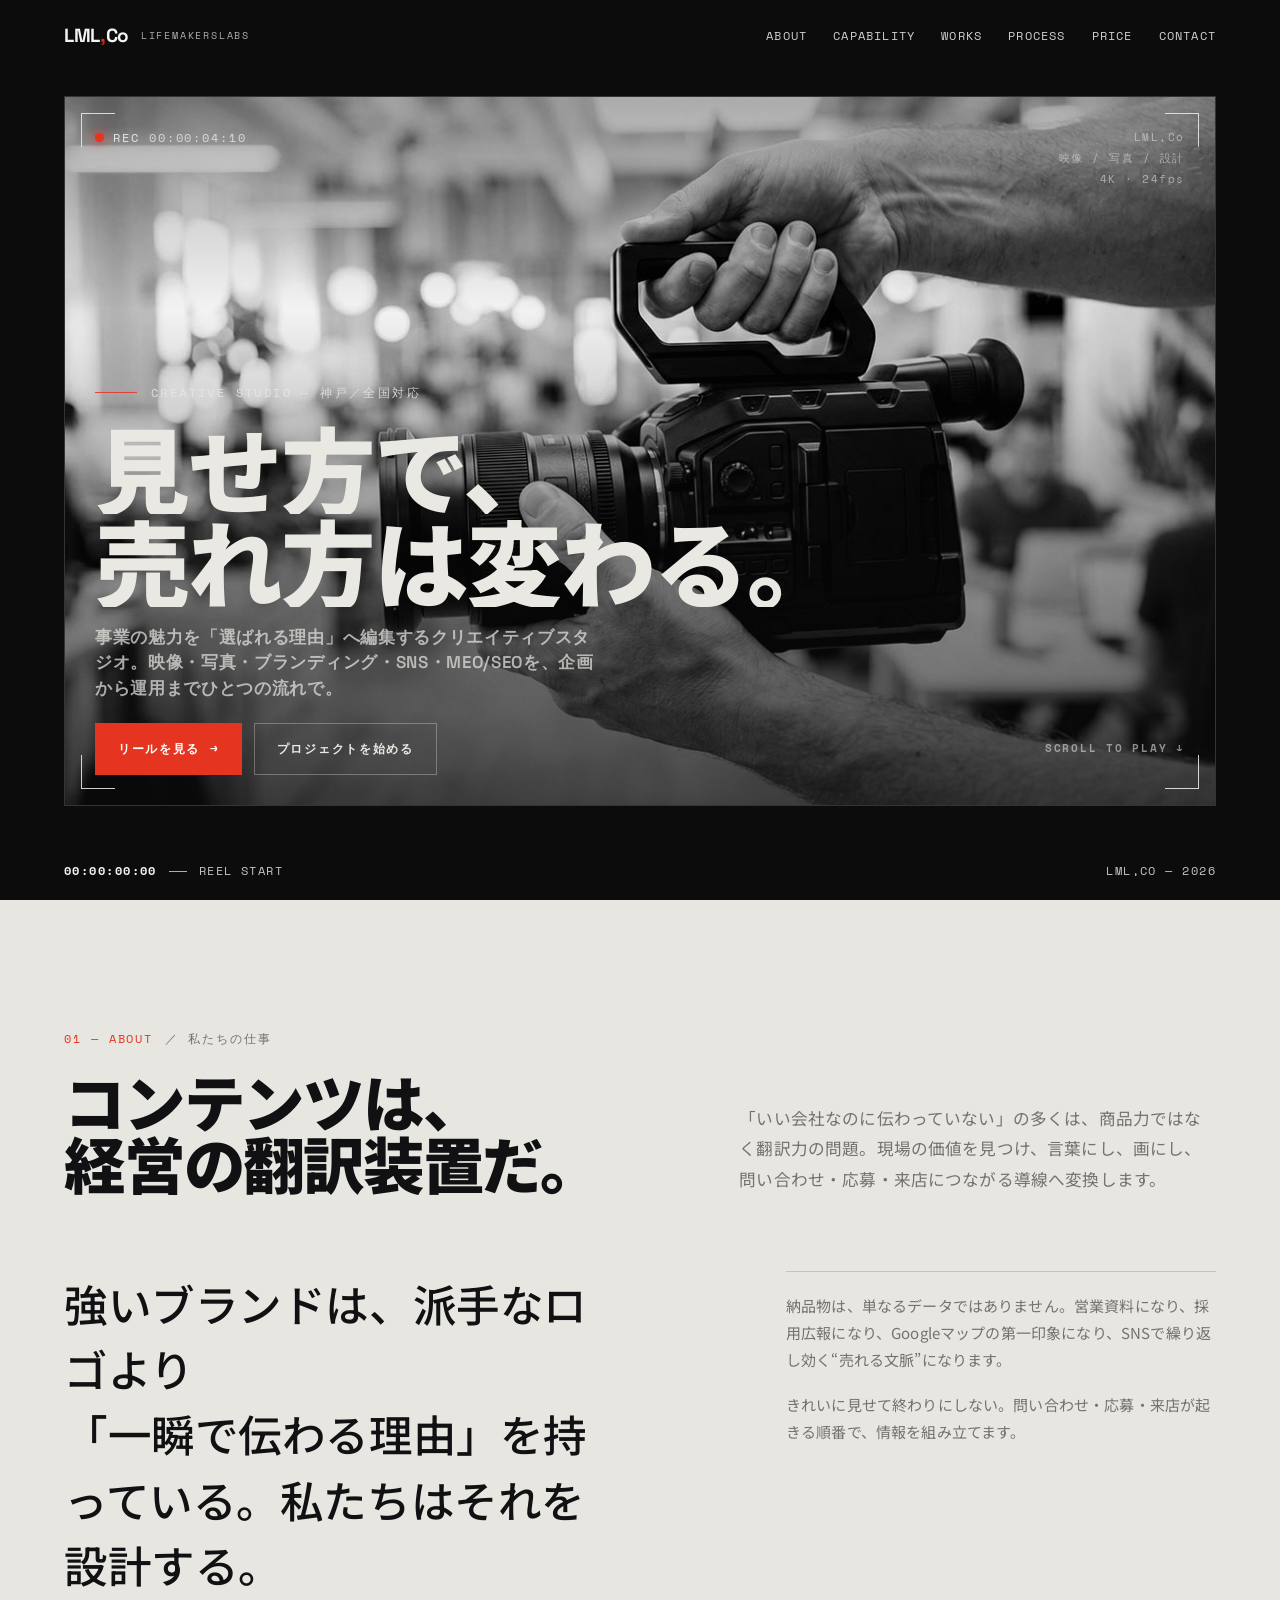
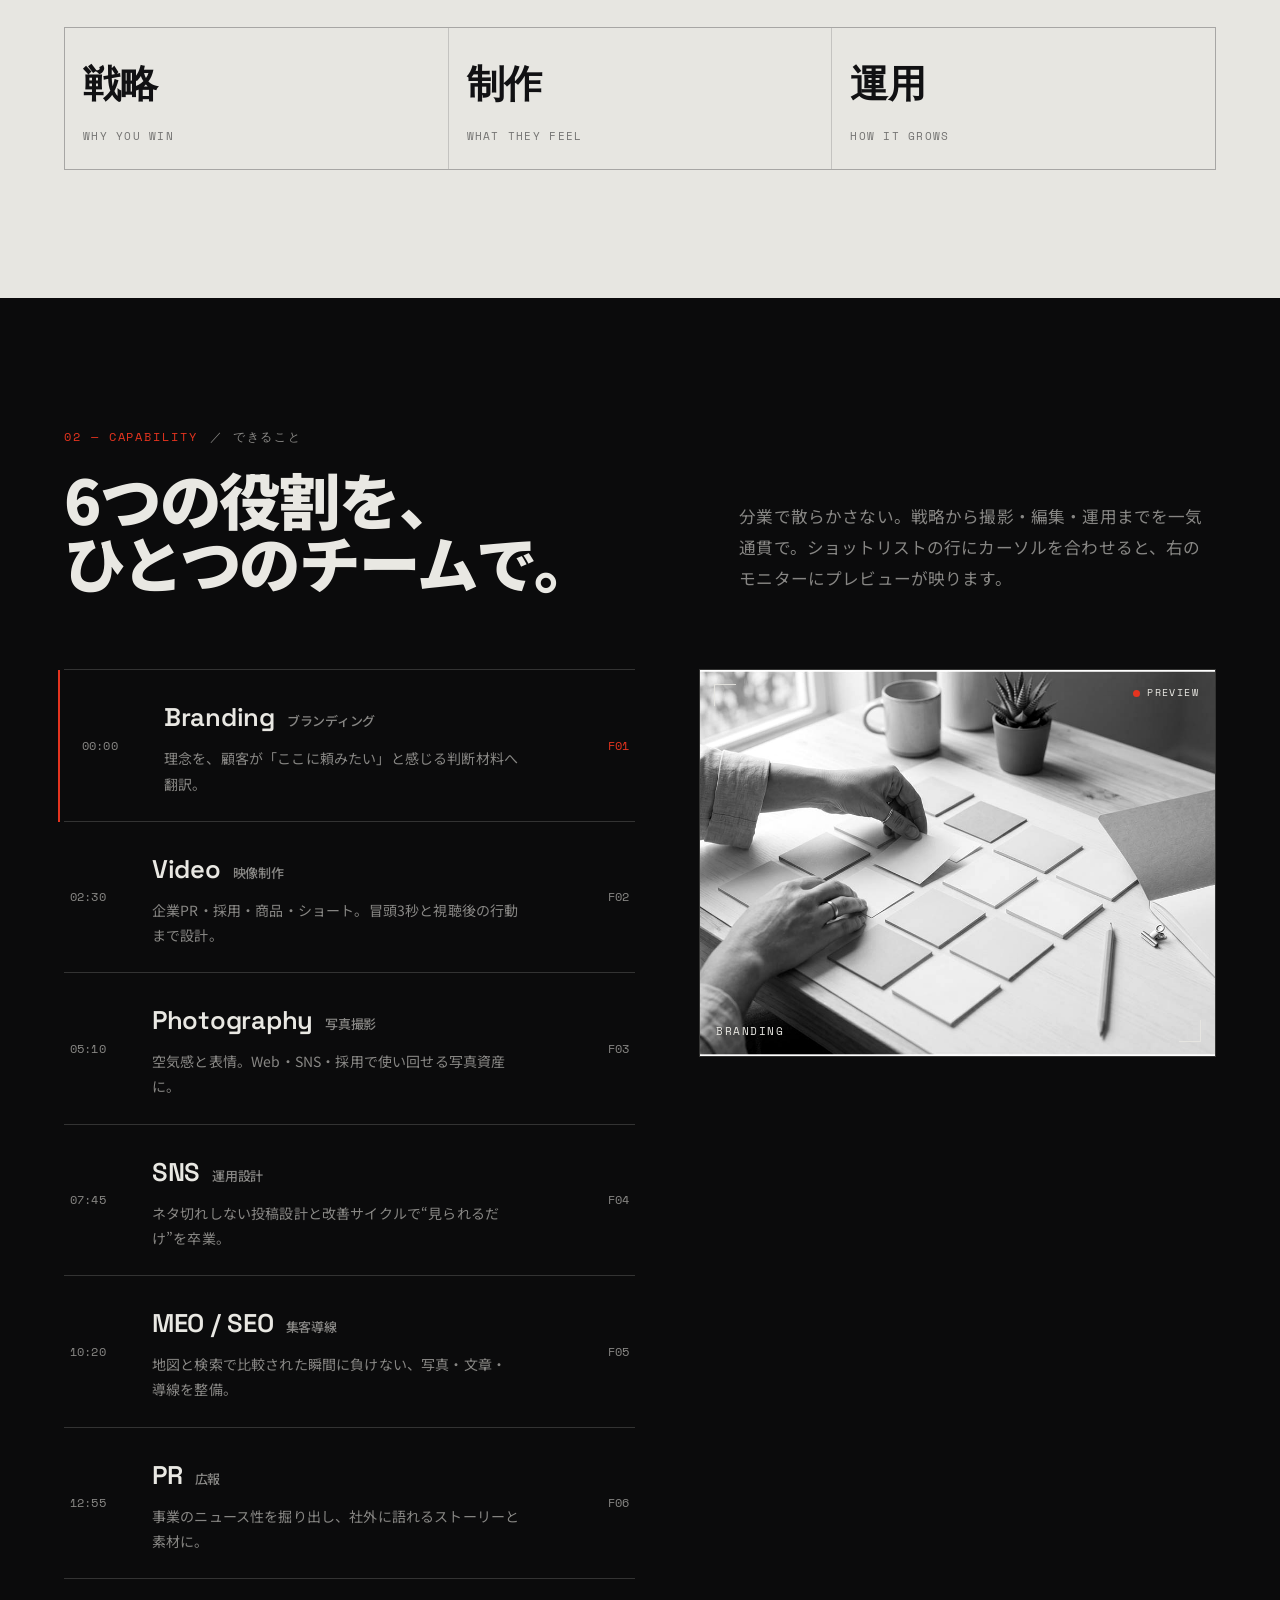
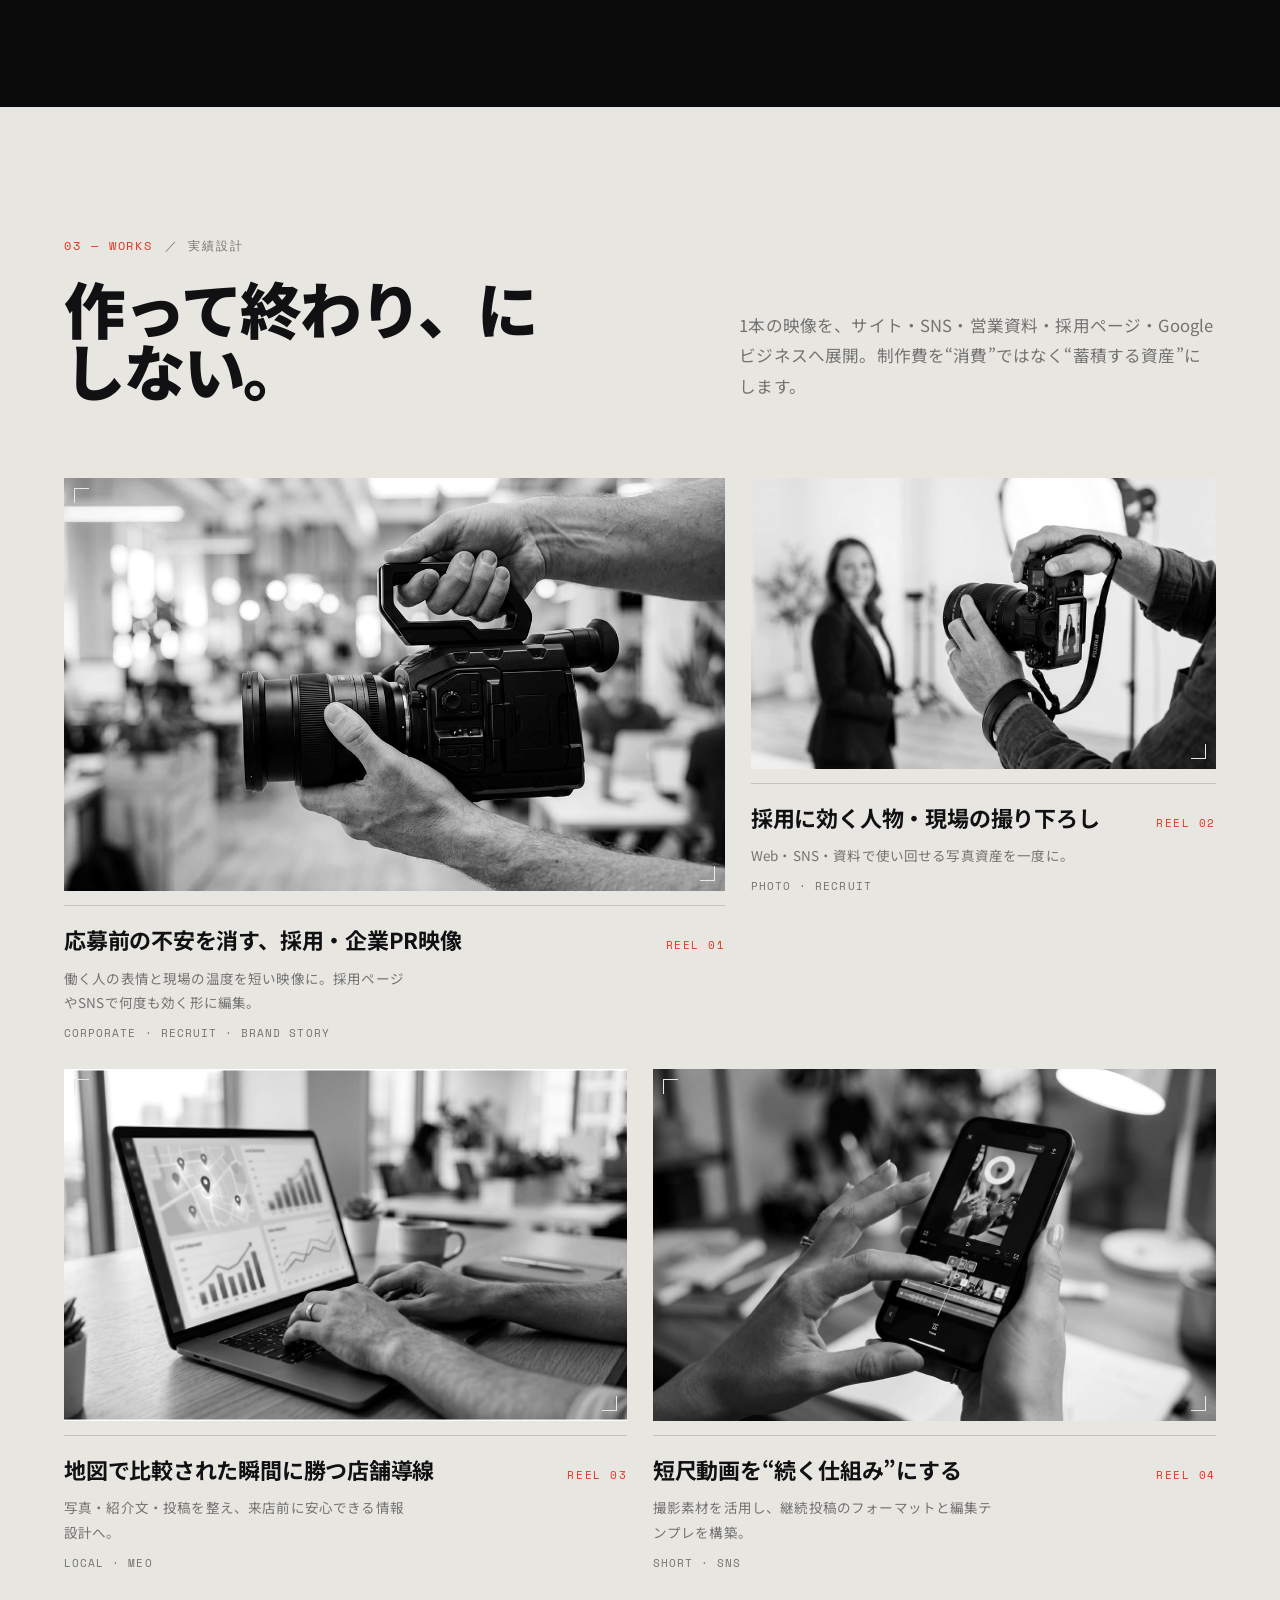
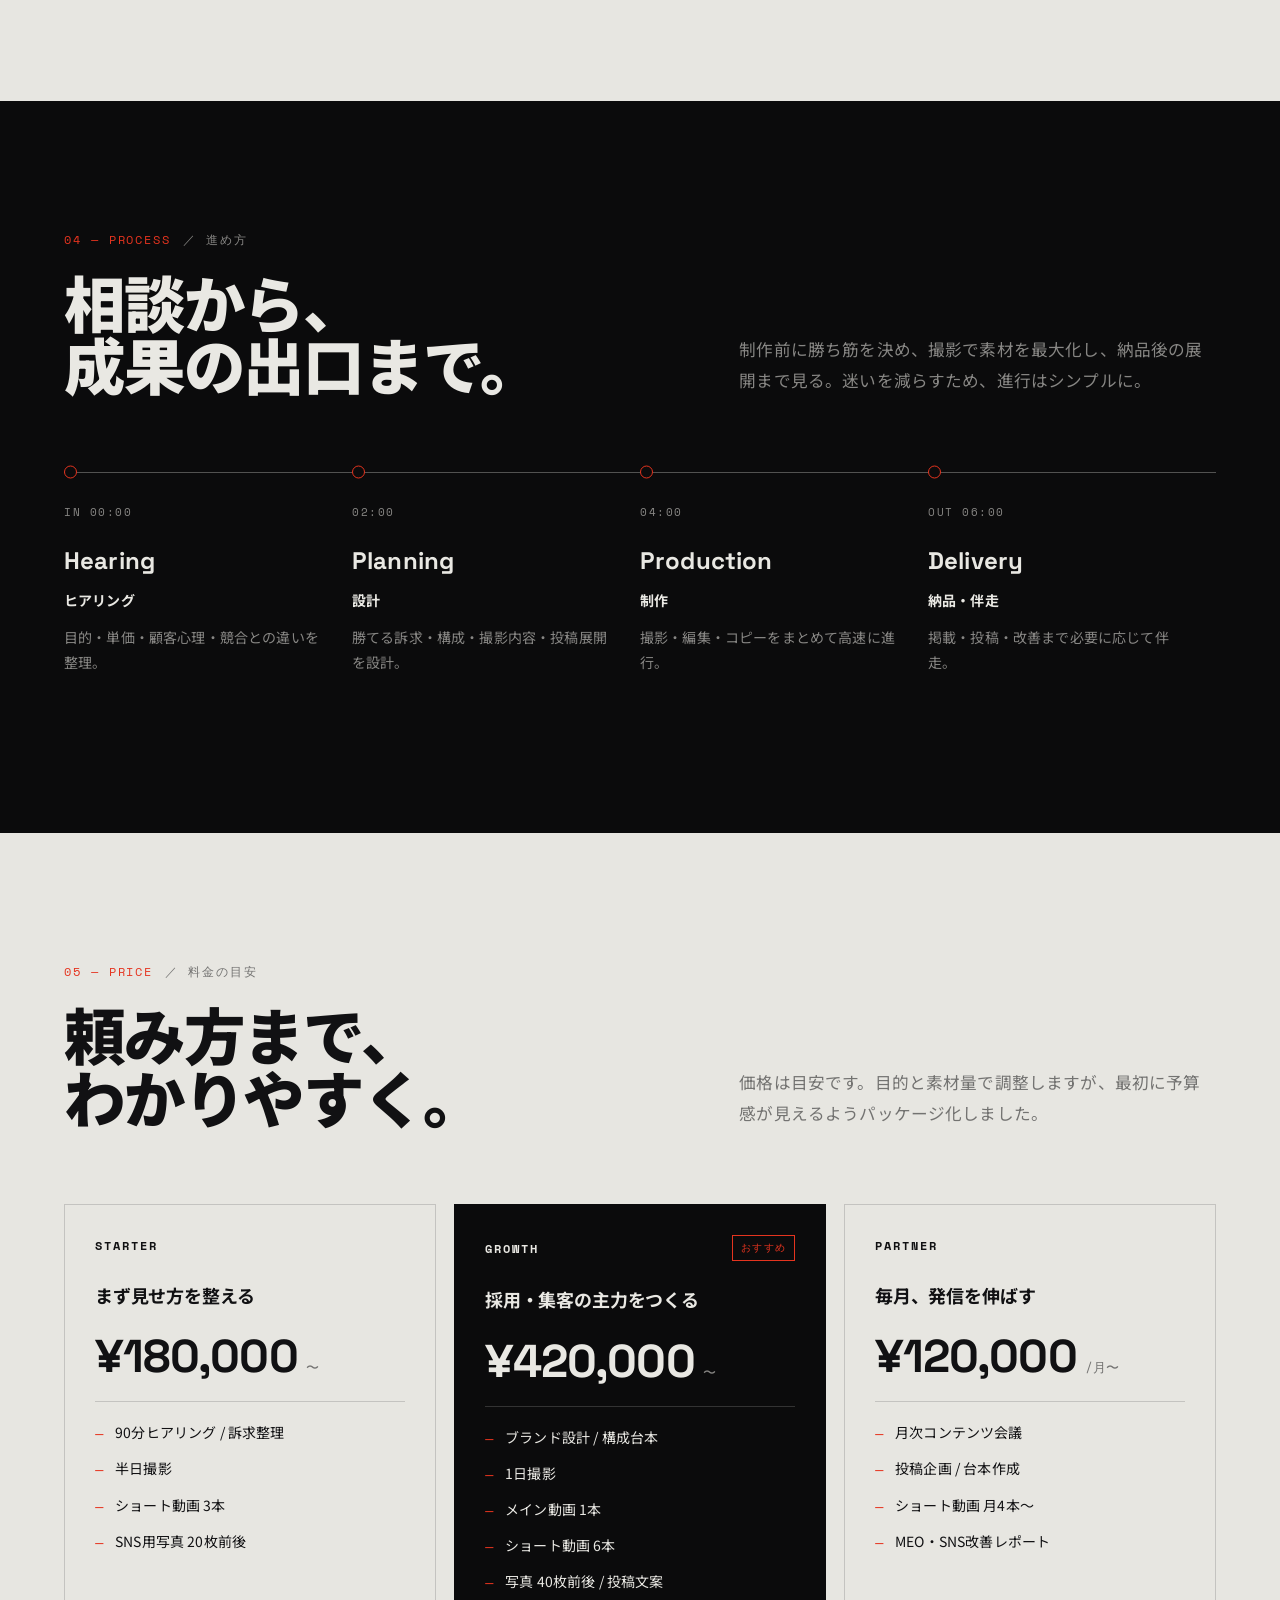
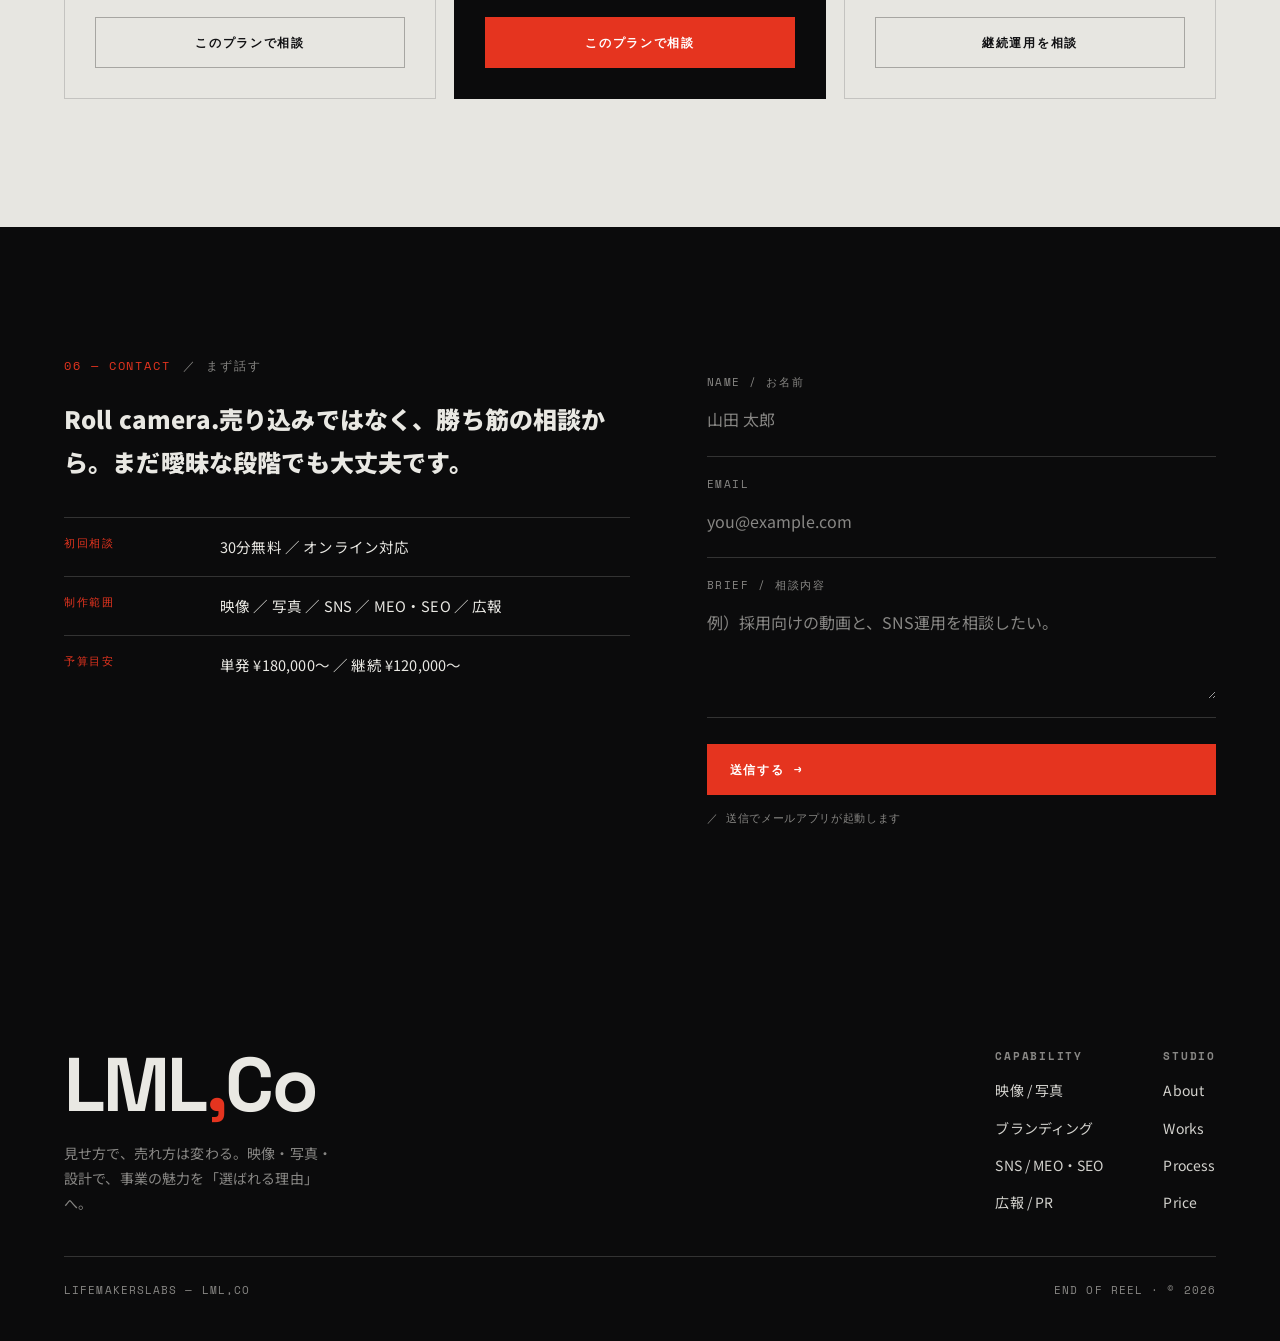
==== index.html @ b1925680 "Add LML,Co (LifeMakersLabs) corporate site Frame by Frame art direction — single-file static site wi" ====
<!DOCTYPE html>
<html lang="ja">
<head>
<meta charset="UTF-8">
<meta name="viewport" content="width=device-width, initial-scale=1.0">
<meta name="description" content="LifeMakersLabs（LML,Co）は、映像・写真・ブランディング・SNS・MEO/SEOを横断するクリエイティブスタジオ。事業の魅力を「選ばれる理由」へ編集します。">
<meta name="theme-color" content="#0B0B0C">
<title>LML,Co — LifeMakersLabs ／ 映像で、選ばれる理由をつくる。</title>

<link rel="preconnect" href="https://fonts.googleapis.com">
<link rel="preconnect" href="https://fonts.gstatic.com" crossorigin>
<link href="https://fonts.googleapis.com/css2?family=Space+Grotesk:wght@500;600;700&family=Space+Mono:wght@400;700&family=Noto+Sans+JP:wght@400;500;700;900&display=swap" rel="stylesheet">

<style>
/* ============================================================
   LML,Co — "Frame by Frame"
   SCREEN（モニター）と PAGE（印画紙）の二面構成
   ============================================================ */
:root{
  --screen:#0B0B0C;      /* monitor black */
  --screen-2:#141416;
  --page:#E7E6E1;        /* cool bone paper (not cream) */
  --page-2:#DDDCD5;
  --ink:#111113;         /* text on page */
  --bone:#E9E8E3;        /* text on screen */
  --rec:#E5341F;         /* signal red — used < 2% */
  --grot:"Space Grotesk", system-ui, sans-serif;
  --mono:"Space Mono", ui-monospace, "Cascadia Code", Consolas, monospace;
  --jp:"Noto Sans JP", system-ui, "Hiragino Sans", "Yu Gothic UI", Meiryo, sans-serif;
  --edge:clamp(20px, 5vw, 72px);
  --max:1320px;
  --ease:cubic-bezier(.2,.7,.2,1);
}

/* surface contexts ---------------------------------------- */
.screen{ --bg:var(--screen); --fg:var(--bone); --line:rgba(233,232,227,.18); --line-2:rgba(233,232,227,.32); --muted:rgba(233,232,227,.56); }
.page{ --bg:var(--page); --fg:var(--ink); --line:rgba(17,17,19,.16); --line-2:rgba(17,17,19,.30); --muted:rgba(17,17,19,.54); }

*{ box-sizing:border-box; }
html{ scroll-behavior:smooth; background:var(--screen); }
body{
  margin:0; background:var(--screen); color:var(--bone);
  font-family:var(--jp); font-size:16px; line-height:1.8; letter-spacing:.01em;
  -webkit-font-smoothing:antialiased; text-rendering:optimizeLegibility; overflow-x:hidden;
}
img,video{ display:block; max-width:100%; }
a{ color:inherit; text-decoration:none; }
button,input,textarea{ font:inherit; color:inherit; }
h1,h2,h3,h4{ margin:0; font-weight:900; }
p{ margin:0; }
::selection{ background:var(--rec); color:#fff; }
:focus-visible{ outline:2px solid var(--rec); outline-offset:3px; }

/* film-grain + faint scanline texture, fixed overlay -------- */
body::before{
  content:""; position:fixed; inset:0; z-index:1; pointer-events:none; opacity:.05; mix-blend-mode:overlay;
  background-image:url("data:image/svg+xml,%3Csvg xmlns='http://www.w3.org/2000/svg' viewBox='0 0 200 200'%3E%3Cfilter id='n'%3E%3CfeTurbulence type='fractalNoise' baseFrequency='.9' numOctaves='2' stitchTiles='stitch'/%3E%3C/filter%3E%3Crect width='100%25' height='100%25' filter='url(%23n)'/%3E%3C/svg%3E");
}

/* utility type -------------------------------------------- */
.mono{ font-family:var(--mono); }
.tag{
  font-family:var(--mono); font-size:11px; font-weight:700; letter-spacing:.16em;
  text-transform:uppercase; color:var(--muted);
}
.edge{ padding-inline:var(--edge); }
.shell{ width:min(100%, var(--max)); margin-inline:auto; }

/* ============================================================
   PERSISTENT TIMECODE HUD  (blend → readable on any surface)
   ============================================================ */
.hud{
  position:fixed; left:var(--edge); bottom:18px; z-index:40;
  display:flex; align-items:center; gap:12px;
  font-family:var(--mono); font-size:12px; letter-spacing:.12em; color:#fff;
  mix-blend-mode:difference; pointer-events:none;
}
.hud .tc{ font-weight:700; }
.hud .sep{ width:18px; height:1px; background:#fff; opacity:.7; }
.hud .label{ text-transform:uppercase; opacity:.8; }
.hud.right{ left:auto; right:var(--edge); }

/* ============================================================
   HEADER
   ============================================================ */
.head{
  position:fixed; inset:0 0 auto; z-index:30; height:72px;
  display:flex; align-items:center; justify-content:space-between;
  padding-inline:var(--edge);
  mix-blend-mode:difference; color:#fff;
}
.brand{ display:flex; align-items:center; gap:12px; }
.brand .mk{ font-family:var(--grot); font-weight:700; font-size:19px; letter-spacing:-.02em; }
.brand .mk b{ color:var(--rec); mix-blend-mode:normal; }
.brand .sub{ font-family:var(--mono); font-size:10px; letter-spacing:.18em; text-transform:uppercase; opacity:.7; }
.nav{ display:flex; align-items:center; gap:26px; }
.nav a{ font-family:var(--mono); font-size:12px; letter-spacing:.1em; text-transform:uppercase; opacity:.85; position:relative; }
.nav a::after{ content:""; position:absolute; left:0; right:100%; bottom:-4px; height:1px; background:#fff; transition:right .3s var(--ease); }
.nav a:hover::after{ right:0; }
.menu-btn{ display:none; width:42px; height:42px; border:1px solid rgba(255,255,255,.4); background:none; cursor:pointer; align-items:center; justify-content:center; }
.menu-btn span{ display:block; width:18px; height:1.5px; background:#fff; position:relative; }
.menu-btn span::before,.menu-btn span::after{ content:""; position:absolute; left:0; width:18px; height:1.5px; background:#fff; transition:transform .3s var(--ease); }
.menu-btn span::before{ top:-6px; } .menu-btn span::after{ top:6px; }
body.nav-open .menu-btn span{ background:transparent; }
body.nav-open .menu-btn span::before{ transform:translateY(6px) rotate(45deg); }
body.nav-open .menu-btn span::after{ transform:translateY(-6px) rotate(-45deg); }

/* ============================================================
   HERO  (SCREEN — the monitor / viewfinder)
   ============================================================ */
.hero{ position:relative; min-height:100svh; padding:96px var(--edge) calc(var(--edge) + 30px); display:flex; flex-direction:column; }
.monitor{ position:relative; flex:1; border:1px solid var(--line); overflow:hidden; isolation:isolate; min-height:560px; }
.monitor video{ position:absolute; inset:0; width:100%; height:100%; object-fit:cover; filter:grayscale(1) contrast(1.05); }
.monitor::after{ content:""; position:absolute; inset:0; background:linear-gradient(180deg, rgba(11,11,12,.35) 0%, rgba(11,11,12,.05) 30%, rgba(11,11,12,.72) 100%); }

/* viewfinder corner brackets */
.bracket{ position:absolute; width:34px; height:34px; z-index:3; border:1.5px solid var(--bone); opacity:0; }
.bracket.tl{ top:16px; left:16px; border-right:0; border-bottom:0; }
.bracket.tr{ top:16px; right:16px; border-left:0; border-bottom:0; }
.bracket.bl{ bottom:16px; left:16px; border-right:0; border-top:0; }
.bracket.br{ bottom:16px; right:16px; border-left:0; border-top:0; }
.loaded .bracket{ animation:bracketIn .8s var(--ease) forwards; }
.loaded .bracket.tr{ animation-delay:.06s; } .loaded .bracket.bl{ animation-delay:.12s; } .loaded .bracket.br{ animation-delay:.18s; }
@keyframes bracketIn{ from{ opacity:0; transform:scale(1.4); } to{ opacity:.9; transform:scale(1); } }

/* REC cluster (top-left inside monitor) */
.rec{ position:absolute; top:30px; left:30px; z-index:4; display:flex; align-items:center; gap:9px; font-family:var(--mono); font-size:12px; letter-spacing:.16em; color:var(--bone); }
.rec .dot{ width:9px; height:9px; border-radius:50%; background:var(--rec); box-shadow:0 0 12px var(--rec); animation:blink 1.4s steps(1) infinite; }
@keyframes blink{ 50%{ opacity:.25; } }
.rec .clk{ opacity:.85; }

/* meta top-right inside monitor */
.mon-meta{ position:absolute; top:30px; right:30px; z-index:4; text-align:right; font-family:var(--mono); font-size:11px; letter-spacing:.14em; color:var(--muted); line-height:1.9; }

/* hero headline block (bottom-left) */
.hero-copy{ position:absolute; left:30px; right:30px; bottom:30px; z-index:4; color:var(--bone); }
.hero-kicker{ font-family:var(--mono); font-size:12px; letter-spacing:.2em; text-transform:uppercase; color:var(--bone); opacity:.85; margin-bottom:18px; display:flex; gap:14px; align-items:center; }
.hero-kicker::before{ content:""; width:42px; height:1px; background:var(--rec); }
.hero h1{ font-family:var(--jp); font-weight:900; font-size:clamp(38px, 7.4vw, 104px); line-height:.98; letter-spacing:-.02em; }
.hero h1 .en{ display:block; font-family:var(--grot); font-weight:600; font-size:clamp(13px,1.4vw,17px); letter-spacing:.04em; opacity:.7; margin-top:18px; line-height:1.5; max-width:46ch; }
.clip{ display:block; overflow:hidden; }
.clip > span{ display:block; transform:translateY(105%); }
.loaded .clip > span{ animation:rise 1s var(--ease) forwards; }
.loaded .clip:nth-child(2) > span{ animation-delay:.1s; }
@keyframes rise{ to{ transform:translateY(0); } }

.hero-foot{ display:flex; align-items:center; justify-content:space-between; gap:20px; flex-wrap:wrap; padding-top:22px; }
.btn{
  display:inline-flex; align-items:center; gap:10px; padding:14px 22px;
  font-family:var(--mono); font-size:12px; font-weight:700; letter-spacing:.14em; text-transform:uppercase;
  border:1px solid var(--line-2); background:transparent; color:var(--fg); cursor:pointer;
  transition:background .25s var(--ease), color .25s var(--ease), border-color .25s var(--ease);
}
.btn:hover{ background:var(--fg); color:var(--bg); border-color:var(--fg); }
.btn.solid{ background:var(--rec); border-color:var(--rec); color:#fff; }
.btn.solid:hover{ background:#fff; color:var(--screen); border-color:#fff; }
.btn .ar{ transition:transform .25s var(--ease); }
.btn:hover .ar{ transform:translateX(4px); }
.hero-cta{ display:flex; gap:12px; flex-wrap:wrap; }

/* ============================================================
   SECTION SCAFFOLD
   ============================================================ */
.sec{ background:var(--bg); color:var(--fg); padding-block:clamp(72px,10vw,140px); position:relative; }
.sec-head{ display:grid; grid-template-columns:minmax(0,1fr) minmax(300px,.78fr); gap:clamp(24px,5vw,64px); align-items:end; margin-bottom:clamp(40px,6vw,76px); }
.sec-mark{ font-family:var(--mono); font-size:12px; letter-spacing:.16em; text-transform:uppercase; color:var(--rec); display:flex; gap:12px; align-items:center; margin-bottom:20px; }
.sec-mark span{ color:var(--muted); }
.sec-head h2{ font-family:var(--jp); font-weight:900; font-size:clamp(30px,4.8vw,62px); line-height:1.02; letter-spacing:-.02em; }
.sec-head .lead{ color:var(--muted); font-size:clamp(14px,1.3vw,17px); line-height:1.85; }

.reveal{ opacity:0; transform:translateY(26px); transition:opacity .9s var(--ease), transform .9s var(--ease); }
.reveal.in{ opacity:1; transform:none; }

/* ============================================================
   INTRO / STATEMENT  (PAGE)
   ============================================================ */
.statement{ font-family:var(--jp); font-weight:500; font-size:clamp(22px,3.4vw,46px); line-height:1.5; letter-spacing:-.01em; max-width:22ch; }
.statement em{ font-style:normal; position:relative; }
.statement em::after{ content:""; position:absolute; left:0; right:0; bottom:.08em; height:.4em; background:var(--rec); opacity:.9; z-index:-1; }
.intro-grid{ display:grid; grid-template-columns:1.2fr .8fr; gap:clamp(30px,6vw,80px); align-items:start; }
.intro-side{ border-top:1px solid var(--line); padding-top:20px; display:grid; gap:18px; }
.intro-side p{ color:var(--muted); font-size:15px; }
.intro-figures{ display:grid; grid-template-columns:repeat(3,1fr); gap:1px; background:var(--line); border:1px solid var(--line); margin-top:30px; }
.fig{ background:var(--bg); padding:22px 18px; }
.fig b{ display:block; font-family:var(--grot); font-weight:700; font-size:clamp(26px,3.4vw,38px); letter-spacing:-.02em; }
.fig span{ font-family:var(--mono); font-size:10.5px; letter-spacing:.12em; text-transform:uppercase; color:var(--muted); }

/* ============================================================
   SERVICES — SHOT LIST + PREVIEW MONITOR  (SCREEN)
   ============================================================ */
.edl{ display:grid; grid-template-columns:1.05fr .95fr; gap:clamp(28px,5vw,64px); align-items:start; }
.shotlist{ border-top:1px solid var(--line); }
.shot{
  display:grid; grid-template-columns:64px 1fr auto; gap:18px; align-items:center;
  padding:24px 6px; border-bottom:1px solid var(--line); cursor:pointer; position:relative;
  transition:padding-left .3s var(--ease);
}
.shot .tcin{ font-family:var(--mono); font-size:12px; color:var(--muted); }
.shot .role{ font-family:var(--jp); font-weight:700; font-size:clamp(18px,2vw,26px); letter-spacing:-.01em; display:flex; align-items:baseline; gap:12px; flex-wrap:wrap; }
.shot .role .en{ font-family:var(--grot); font-weight:600; }
.shot .role .jp{ font-size:13px; font-weight:500; color:var(--muted); }
.shot .desc{ grid-column:2; color:var(--muted); font-size:14px; margin-top:6px; max-width:46ch; }
.shot .idx{ font-family:var(--mono); font-size:12px; color:var(--muted); transition:color .3s var(--ease); }
.shot::before{ content:""; position:absolute; left:-6px; top:0; bottom:-1px; width:2px; background:var(--rec); transform:scaleY(0); transform-origin:top; transition:transform .3s var(--ease); }
.shot.active::before,.shot:hover::before{ transform:scaleY(1); }
.shot.active,.shot:hover{ padding-left:18px; }
.shot.active .idx,.shot:hover .idx{ color:var(--rec); }
.shot .thumb-m{ display:none; }

.preview{ position:sticky; top:96px; border:1px solid var(--line); aspect-ratio:4/3; overflow:hidden; }
.preview img{ position:absolute; inset:0; width:100%; height:100%; object-fit:cover; filter:grayscale(1) contrast(1.04); opacity:0; transition:opacity .5s var(--ease); }
.preview img.on{ opacity:1; }
.preview .pbrk{ position:absolute; width:22px; height:22px; border:1.5px solid var(--bone); z-index:2; opacity:.85; }
.preview .pbrk.tl{ top:14px; left:14px; border-right:0; border-bottom:0; }
.preview .pbrk.br{ bottom:14px; right:14px; border-left:0; border-top:0; }
.preview .plabel{ position:absolute; left:16px; bottom:14px; z-index:2; font-family:var(--mono); font-size:11px; letter-spacing:.14em; text-transform:uppercase; color:var(--bone); }
.preview .prec{ position:absolute; top:14px; right:16px; z-index:2; display:flex; align-items:center; gap:7px; font-family:var(--mono); font-size:10px; letter-spacing:.14em; color:var(--bone); }
.preview .prec i{ width:7px; height:7px; border-radius:50%; background:var(--rec); animation:blink 1.4s steps(1) infinite; }

/* ============================================================
   WORKS — CONTACT SHEET  (PAGE)
   ============================================================ */
.sheet{ display:grid; grid-template-columns:repeat(12,1fr); gap:clamp(14px,2vw,26px); }
.frame{ position:relative; }
.frame .img{ position:relative; overflow:hidden; aspect-ratio:16/10; background:var(--page-2); }
.frame .img img{ width:100%; height:100%; object-fit:cover; filter:grayscale(1) contrast(1.03); transition:transform 1s var(--ease), filter .5s var(--ease); }
.frame:hover .img img{ transform:scale(1.05); filter:grayscale(0) contrast(1.05); }
/* crop ticks */
.frame .img::before,.frame .img::after{ content:""; position:absolute; z-index:2; pointer-events:none; }
.frame .img::before{ top:10px; left:10px; width:14px; height:14px; border-left:1.5px solid var(--bone); border-top:1.5px solid var(--bone); }
.frame .img::after{ bottom:10px; right:10px; width:14px; height:14px; border-right:1.5px solid var(--bone); border-bottom:1.5px solid var(--bone); }
.frame .cap{ display:flex; justify-content:space-between; gap:14px; align-items:baseline; padding-top:14px; border-top:1px solid var(--line); margin-top:14px; }
.frame .cap h3{ font-family:var(--jp); font-weight:700; font-size:clamp(16px,1.8vw,22px); letter-spacing:-.01em; }
.frame .cap p{ color:var(--muted); font-size:13.5px; margin-top:6px; max-width:44ch; }
.frame .no{ font-family:var(--mono); font-size:11px; letter-spacing:.14em; color:var(--rec); white-space:nowrap; }
.frame .tags{ font-family:var(--mono); font-size:10.5px; letter-spacing:.1em; text-transform:uppercase; color:var(--muted); margin-top:10px; }
.frame.big{ grid-column:span 7; } .frame.std{ grid-column:span 5; } .frame.half{ grid-column:span 6; }

/* ============================================================
   PROCESS — TIMELINE  (SCREEN)
   ============================================================ */
.timeline{ display:grid; grid-template-columns:repeat(4,1fr); border-top:1px solid var(--line-2); }
.tl-node{ padding:30px 24px 30px 0; position:relative; }
.tl-node::before{ content:""; position:absolute; top:-1px; left:0; width:11px; height:11px; border-radius:50%; background:var(--bg); border:1.5px solid var(--rec); transform:translateY(-50%); }
.tl-node .tc{ font-family:var(--mono); font-size:11px; letter-spacing:.14em; color:var(--muted); }
.tl-node h3{ font-family:var(--grot); font-weight:700; font-size:clamp(18px,2vw,24px); margin:16px 0 6px; }
.tl-node .jp{ font-family:var(--jp); font-weight:700; font-size:14px; color:var(--fg); }
.tl-node p{ color:var(--muted); font-size:14px; margin-top:12px; }

/* ============================================================
   PRICING — SPEC SHEETS  (PAGE; featured = inverted screen)
   ============================================================ */
.specs{ display:grid; grid-template-columns:repeat(3,1fr); gap:18px; }
.spec{ border:1px solid var(--line); padding:30px; display:flex; flex-direction:column; gap:22px; transition:transform .3s var(--ease); }
.spec:hover{ transform:translateY(-6px); }
.spec.feat{ background:var(--screen); color:var(--bone); border-color:var(--screen); --line:rgba(233,232,227,.18); --muted:rgba(233,232,227,.56); }
.spec .plan{ display:flex; align-items:center; justify-content:space-between; }
.spec .plan b{ font-family:var(--mono); font-size:12px; letter-spacing:.16em; text-transform:uppercase; }
.spec .plan .pick{ font-family:var(--mono); font-size:10px; letter-spacing:.12em; color:var(--rec); border:1px solid var(--rec); padding:3px 8px; }
.spec h3{ font-family:var(--jp); font-weight:700; font-size:18px; letter-spacing:-.01em; }
.spec .price{ font-family:var(--grot); font-weight:700; font-size:clamp(32px,4vw,46px); letter-spacing:-.02em; line-height:1; }
.spec .price small{ font-family:var(--mono); font-size:13px; font-weight:400; letter-spacing:0; color:var(--muted); }
.spec ul{ list-style:none; margin:0; padding:18px 0 0; border-top:1px solid var(--line); display:grid; gap:11px; }
.spec li{ display:grid; grid-template-columns:auto 1fr; gap:11px; font-size:14px; }
.spec li::before{ content:"—"; color:var(--rec); font-family:var(--mono); }
.spec .btn{ margin-top:auto; justify-content:center; }

/* ============================================================
   CONTACT  (SCREEN)
   ============================================================ */
.contact-grid{ display:grid; grid-template-columns:1fr .9fr; gap:clamp(36px,6vw,90px); align-items:start; }
.contact h2{ font-family:var(--jp); font-weight:900; font-size:clamp(34px,6vw,84px); line-height:.98; letter-spacing:-.02em; }
.contact h2 .en{ display:block; font-family:var(--grot); font-weight:600; font-size:clamp(13px,1.4vw,16px); letter-spacing:.05em; color:var(--muted); margin-top:18px; }
.contact-list{ list-style:none; margin:34px 0 0; padding:0; display:grid; gap:0; }
.contact-list li{ display:grid; grid-template-columns:140px 1fr; gap:16px; padding:16px 0; border-top:1px solid var(--line); }
.contact-list dt{ font-family:var(--mono); font-size:11px; letter-spacing:.14em; text-transform:uppercase; color:var(--rec); }
.contact-list dd{ margin:0; font-size:14.5px; }
.form{ display:grid; gap:0; }
.field{ display:grid; gap:8px; padding:18px 0; border-bottom:1px solid var(--line); }
.field label{ font-family:var(--mono); font-size:11px; letter-spacing:.14em; text-transform:uppercase; color:var(--muted); }
.field input,.field textarea{ width:100%; background:none; border:0; outline:none; font-family:var(--jp); font-size:16px; color:var(--fg); resize:vertical; padding:4px 0; }
.field input::placeholder,.field textarea::placeholder{ color:var(--muted); }
.field.foc{ border-color:var(--rec); }
.form .btn{ margin-top:26px; }
.form-note{ font-family:var(--mono); font-size:11px; letter-spacing:.06em; color:var(--muted); margin-top:14px; }

/* ============================================================
   FOOTER  (SCREEN)
   ============================================================ */
.foot{ background:var(--screen); color:var(--bone); padding:clamp(48px,7vw,90px) var(--edge) 40px; --line:rgba(233,232,227,.18); --muted:rgba(233,232,227,.56); }
.foot-top{ display:flex; flex-wrap:wrap; justify-content:space-between; gap:40px; padding-bottom:40px; border-bottom:1px solid var(--line); }
.foot .lg{ font-family:var(--grot); font-weight:700; font-size:clamp(34px,6vw,76px); letter-spacing:-.03em; line-height:1; }
.foot .lg b{ color:var(--rec); }
.foot .blurb{ max-width:34ch; color:var(--muted); font-size:14px; margin-top:18px; }
.foot-nav{ display:flex; gap:60px; flex-wrap:wrap; }
.foot-col{ display:grid; gap:12px; align-content:start; }
.foot-col h4{ font-family:var(--mono); font-size:11px; letter-spacing:.16em; text-transform:uppercase; color:var(--muted); font-weight:700; }
.foot-col a{ font-size:14px; opacity:.9; transition:color .2s var(--ease); }
.foot-col a:hover{ color:var(--rec); }
.foot-bot{ display:flex; flex-wrap:wrap; justify-content:space-between; gap:14px; padding-top:24px; font-family:var(--mono); font-size:11px; letter-spacing:.1em; color:var(--muted); text-transform:uppercase; }

/* ============================================================
   RESPONSIVE
   ============================================================ */
@media (max-width:960px){
  .nav{ position:fixed; inset:72px 14px auto; flex-direction:column; align-items:stretch; gap:0; padding:8px 18px;
        background:var(--screen); border:1px solid var(--line); mix-blend-mode:normal; color:var(--bone);
        opacity:0; transform:translateY(-12px); pointer-events:none; transition:opacity .3s var(--ease), transform .3s var(--ease); }
  body.nav-open .nav{ opacity:1; transform:none; pointer-events:auto; }
  .nav a{ padding:15px 2px; border-bottom:1px solid var(--line); font-size:14px; }
  .nav a:last-child{ border:0; }
  .menu-btn{ display:flex; }
  .sec-head,.intro-grid,.edl,.contact-grid{ grid-template-columns:1fr; }
  .timeline{ grid-template-columns:1fr 1fr; }
  .specs{ grid-template-columns:1fr; }
  .preview{ display:none; }
  .shot{ grid-template-columns:54px 1fr; }
  .shot .idx{ display:none; }
  .shot .thumb-m{ display:block; grid-column:2; margin-top:14px; aspect-ratio:16/9; overflow:hidden; border:1px solid var(--line); }
  .shot .thumb-m img{ width:100%; height:100%; object-fit:cover; filter:grayscale(1) contrast(1.04); }
  .frame.big,.frame.std,.frame.half{ grid-column:span 12; }
  .intro-figures{ grid-template-columns:1fr; }
}
@media (max-width:560px){
  .head{ height:60px; }
  .nav{ inset:60px 12px auto; }
  .hero{ padding-top:78px; }
  .monitor{ min-height:480px; }
  .rec,.mon-meta{ top:18px; } .rec{ left:18px; } .mon-meta{ right:18px; }
  .hero-copy{ left:18px; right:18px; bottom:20px; }
  .hero-foot{ flex-direction:column; align-items:flex-start; }
  .hero-cta{ width:100%; } .hero-cta .btn{ flex:1; justify-content:center; }
  .timeline{ grid-template-columns:1fr; }
  .contact-list li{ grid-template-columns:1fr; gap:4px; }
  .foot-nav{ gap:34px; }
}
@media (prefers-reduced-motion:reduce){
  *,*::before,*::after{ animation-duration:.001ms !important; animation-iteration-count:1 !important; transition-duration:.001ms !important; scroll-behavior:auto !important; }
  .clip > span{ transform:none; } .bracket{ opacity:.9; } .reveal{ opacity:1; transform:none; }
}
</style>
</head>

<body id="top">

<!-- persistent timecode HUD -->
<div class="hud" aria-hidden="true">
  <span class="tc" data-tc>00:00:00:00</span>
  <span class="sep"></span>
  <span class="label" data-sec>REEL START</span>
</div>
<div class="hud right" aria-hidden="true"><span class="label">LML,Co — 2026</span></div>

<header class="head">
  <a class="brand" href="#top" aria-label="LML,Co トップ">
    <span class="mk">LML<b>,</b>Co</span>
    <span class="sub">LifeMakersLabs</span>
  </a>
  <nav class="nav" aria-label="メインナビゲーション">
    <a href="#about">About</a>
    <a href="#services">Capability</a>
    <a href="#works">Works</a>
    <a href="#process">Process</a>
    <a href="#price">Price</a>
    <a href="#contact">Contact</a>
  </nav>
  <button class="menu-btn" type="button" data-menu aria-label="メニュー" aria-expanded="false"><span></span></button>
</header>

<main>

<!-- ============ HERO / MONITOR ============ -->
<section class="hero screen" id="top-hero">
  <div class="monitor">
    <video autoplay muted loop playsinline poster="image_crop_and_resize-b586fd7d-ef78-4442-bff4-7b1e2da5390e.jpg">
      <source src="topmovie.mp4" type="video/mp4">
    </video>
    <span class="bracket tl"></span><span class="bracket tr"></span><span class="bracket bl"></span><span class="bracket br"></span>

    <div class="rec"><span class="dot"></span>REC <span class="clk" data-clock>00:00:00:00</span></div>
    <div class="mon-meta">LML,Co<br>映像 / 写真 / 設計<br>4K · 24fps</div>

    <div class="hero-copy">
      <p class="hero-kicker">Creative Studio — 神戸／全国対応</p>
      <h1>
        <span class="clip"><span>見せ方で、</span></span>
        <span class="clip"><span>売れ方は変わる。</span></span>
        <span class="en">事業の魅力を「選ばれる理由」へ編集するクリエイティブスタジオ。映像・写真・ブランディング・SNS・MEO/SEOを、企画から運用までひとつの流れで。</span>
      </h1>
      <div class="hero-foot">
        <div class="hero-cta">
          <a class="btn solid" href="#works">リールを見る <span class="ar">→</span></a>
          <a class="btn" href="#contact">プロジェクトを始める</a>
        </div>
        <span class="tag">SCROLL TO PLAY ↓</span>
      </div>
    </div>
  </div>
</section>

<!-- ============ ABOUT / STATEMENT ============ -->
<section class="sec page" id="about">
  <div class="shell edge">
    <div class="sec-head reveal">
      <div>
        <div class="sec-mark">01 — About <span>／ 私たちの仕事</span></div>
        <h2>コンテンツは、<br>経営の翻訳装置だ。</h2>
      </div>
      <p class="lead">「いい会社なのに伝わっていない」の多くは、商品力ではなく翻訳力の問題。現場の価値を見つけ、言葉にし、画にし、問い合わせ・応募・来店につながる導線へ変換します。</p>
    </div>

    <div class="intro-grid">
      <p class="statement reveal">強いブランドは、派手なロゴより<em>「一瞬で伝わる理由」</em>を持っている。私たちはそれを設計する。</p>
      <div class="intro-side reveal">
        <p>納品物は、単なるデータではありません。営業資料になり、採用広報になり、Googleマップの第一印象になり、SNSで繰り返し効く“売れる文脈”になります。</p>
        <p>きれいに見せて終わりにしない。問い合わせ・応募・来店が起きる順番で、情報を組み立てます。</p>
      </div>
    </div>

    <div class="intro-figures reveal">
      <div class="fig"><b>戦略</b><span>Why you win</span></div>
      <div class="fig"><b>制作</b><span>What they feel</span></div>
      <div class="fig"><b>運用</b><span>How it grows</span></div>
    </div>
  </div>
</section>

<!-- ============ SERVICES / SHOT LIST ============ -->
<section class="sec screen" id="services">
  <div class="shell edge">
    <div class="sec-head reveal">
      <div>
        <div class="sec-mark">02 — Capability <span>／ できること</span></div>
        <h2>6つの役割を、<br>ひとつのチームで。</h2>
      </div>
      <p class="lead">分業で散らかさない。戦略から撮影・編集・運用までを一気通貫で。ショットリストの行にカーソルを合わせると、右のモニターにプレビューが映ります。</p>
    </div>

    <div class="edl">
      <div class="shotlist" data-shotlist>
        <div class="shot active" data-img="image_crop_and_resize-8b3ff45c-deeb-4f0a-8799-f6035e7a08cf.jpg" data-label="BRANDING" tabindex="0">
          <span class="tcin">00:00</span>
          <div><div class="role"><span class="en">Branding</span><span class="jp">ブランディング</span></div><p class="desc">理念を、顧客が「ここに頼みたい」と感じる判断材料へ翻訳。</p>
            <div class="thumb-m"><img src="image_crop_and_resize-8b3ff45c-deeb-4f0a-8799-f6035e7a08cf.jpg" alt="ブランド設計"></div></div>
          <span class="idx">F01</span>
        </div>
        <div class="shot" data-img="image_crop_and_resize-b586fd7d-ef78-4442-bff4-7b1e2da5390e.jpg" data-label="VIDEO" tabindex="0">
          <span class="tcin">02:30</span>
          <div><div class="role"><span class="en">Video</span><span class="jp">映像制作</span></div><p class="desc">企業PR・採用・商品・ショート。冒頭3秒と視聴後の行動まで設計。</p>
            <div class="thumb-m"><img src="image_crop_and_resize-b586fd7d-ef78-4442-bff4-7b1e2da5390e.jpg" alt="映像制作"></div></div>
          <span class="idx">F02</span>
        </div>
        <div class="shot" data-img="image_crop_and_resize-883c334a-730e-439b-9383-aec8f2a6aa9a.jpg" data-label="PHOTO" tabindex="0">
          <span class="tcin">05:10</span>
          <div><div class="role"><span class="en">Photography</span><span class="jp">写真撮影</span></div><p class="desc">空気感と表情。Web・SNS・採用で使い回せる写真資産に。</p>
            <div class="thumb-m"><img src="image_crop_and_resize-883c334a-730e-439b-9383-aec8f2a6aa9a.jpg" alt="写真撮影"></div></div>
          <span class="idx">F03</span>
        </div>
        <div class="shot" data-img="image_crop_and_resize-198b0624-cc3d-472e-8e62-59eba9cd1067.jpg" data-label="SNS" tabindex="0">
          <span class="tcin">07:45</span>
          <div><div class="role"><span class="en">SNS</span><span class="jp">運用設計</span></div><p class="desc">ネタ切れしない投稿設計と改善サイクルで“見られるだけ”を卒業。</p>
            <div class="thumb-m"><img src="image_crop_and_resize-198b0624-cc3d-472e-8e62-59eba9cd1067.jpg" alt="SNS運用"></div></div>
          <span class="idx">F04</span>
        </div>
        <div class="shot" data-img="image_crop_and_resize-e0dbb88f-c388-4b47-91df-626518e6aed6.jpg" data-label="MEO / SEO" tabindex="0">
          <span class="tcin">10:20</span>
          <div><div class="role"><span class="en">MEO / SEO</span><span class="jp">集客導線</span></div><p class="desc">地図と検索で比較された瞬間に負けない、写真・文章・導線を整備。</p>
            <div class="thumb-m"><img src="image_crop_and_resize-e0dbb88f-c388-4b47-91df-626518e6aed6.jpg" alt="MEO / SEO"></div></div>
          <span class="idx">F05</span>
        </div>
        <div class="shot" data-img="image_crop_and_resize-55fcc920-81e1-4000-8ec6-3ebd9be78a5e.jpg" data-label="PR" tabindex="0">
          <span class="tcin">12:55</span>
          <div><div class="role"><span class="en">PR</span><span class="jp">広報</span></div><p class="desc">事業のニュース性を掘り出し、社外に語れるストーリーと素材に。</p>
            <div class="thumb-m"><img src="image_crop_and_resize-55fcc920-81e1-4000-8ec6-3ebd9be78a5e.jpg" alt="広報"></div></div>
          <span class="idx">F06</span>
        </div>
      </div>

      <div class="preview" data-preview aria-hidden="true">
        <img src="image_crop_and_resize-8b3ff45c-deeb-4f0a-8799-f6035e7a08cf.jpg" alt="" class="on" data-pimg>
        <span class="pbrk tl"></span><span class="pbrk br"></span>
        <div class="prec"><i></i>PREVIEW</div>
        <div class="plabel" data-plabel>BRANDING</div>
      </div>
    </div>
  </div>
</section>

<!-- ============ WORKS / CONTACT SHEET ============ -->
<section class="sec page" id="works">
  <div class="shell edge">
    <div class="sec-head reveal">
      <div>
        <div class="sec-mark">03 — Works <span>／ 実績設計</span></div>
        <h2>作って終わり、に<br>しない。</h2>
      </div>
      <p class="lead">1本の映像を、サイト・SNS・営業資料・採用ページ・Googleビジネスへ展開。制作費を“消費”ではなく“蓄積する資産”にします。</p>
    </div>

    <div class="sheet">
      <article class="frame big reveal">
        <div class="img"><img src="image_crop_and_resize-b586fd7d-ef78-4442-bff4-7b1e2da5390e.jpg" alt="企業映像の撮影現場"></div>
        <div class="cap">
          <div><h3>応募前の不安を消す、採用・企業PR映像</h3><p>働く人の表情と現場の温度を短い映像に。採用ページやSNSで何度も効く形に編集。</p><div class="tags">CORPORATE · RECRUIT · BRAND STORY</div></div>
          <span class="no">REEL 01</span>
        </div>
      </article>
      <article class="frame std reveal">
        <div class="img"><img src="image_crop_and_resize-883c334a-730e-439b-9383-aec8f2a6aa9a.jpg" alt="人物撮影"></div>
        <div class="cap">
          <div><h3>採用に効く人物・現場の撮り下ろし</h3><p>Web・SNS・資料で使い回せる写真資産を一度に。</p><div class="tags">PHOTO · RECRUIT</div></div>
          <span class="no">REEL 02</span>
        </div>
      </article>
      <article class="frame half reveal">
        <div class="img"><img src="image_crop_and_resize-e0dbb88f-c388-4b47-91df-626518e6aed6.jpg" alt="店舗の検索導線"></div>
        <div class="cap">
          <div><h3>地図で比較された瞬間に勝つ店舗導線</h3><p>写真・紹介文・投稿を整え、来店前に安心できる情報設計へ。</p><div class="tags">LOCAL · MEO</div></div>
          <span class="no">REEL 03</span>
        </div>
      </article>
      <article class="frame half reveal">
        <div class="img"><img src="image_crop_and_resize-198b0624-cc3d-472e-8e62-59eba9cd1067.jpg" alt="ショート動画運用"></div>
        <div class="cap">
          <div><h3>短尺動画を“続く仕組み”にする</h3><p>撮影素材を活用し、継続投稿のフォーマットと編集テンプレを構築。</p><div class="tags">SHORT · SNS</div></div>
          <span class="no">REEL 04</span>
        </div>
      </article>
    </div>
  </div>
</section>

<!-- ============ PROCESS / TIMELINE ============ -->
<section class="sec screen" id="process">
  <div class="shell edge">
    <div class="sec-head reveal">
      <div>
        <div class="sec-mark">04 — Process <span>／ 進め方</span></div>
        <h2>相談から、<br>成果の出口まで。</h2>
      </div>
      <p class="lead">制作前に勝ち筋を決め、撮影で素材を最大化し、納品後の展開まで見る。迷いを減らすため、進行はシンプルに。</p>
    </div>

    <div class="timeline reveal">
      <div class="tl-node"><div class="tc">IN 00:00</div><h3>Hearing</h3><div class="jp">ヒアリング</div><p>目的・単価・顧客心理・競合との違いを整理。</p></div>
      <div class="tl-node"><div class="tc">02:00</div><h3>Planning</h3><div class="jp">設計</div><p>勝てる訴求・構成・撮影内容・投稿展開を設計。</p></div>
      <div class="tl-node"><div class="tc">04:00</div><h3>Production</h3><div class="jp">制作</div><p>撮影・編集・コピーをまとめて高速に進行。</p></div>
      <div class="tl-node"><div class="tc">OUT 06:00</div><h3>Delivery</h3><div class="jp">納品・伴走</div><p>掲載・投稿・改善まで必要に応じて伴走。</p></div>
    </div>
  </div>
</section>

<!-- ============ PRICE / SPEC SHEETS ============ -->
<section class="sec page" id="price">
  <div class="shell edge">
    <div class="sec-head reveal">
      <div>
        <div class="sec-mark">05 — Price <span>／ 料金の目安</span></div>
        <h2>頼み方まで、<br>わかりやすく。</h2>
      </div>
      <p class="lead">価格は目安です。目的と素材量で調整しますが、最初に予算感が見えるようパッケージ化しました。</p>
    </div>

    <div class="specs">
      <article class="spec reveal">
        <div class="plan"><b>Starter</b></div>
        <h3>まず見せ方を整える</h3>
        <div class="price">¥180,000<small> 〜</small></div>
        <ul>
          <li>90分ヒアリング / 訴求整理</li>
          <li>半日撮影</li>
          <li>ショート動画 3本</li>
          <li>SNS用写真 20枚前後</li>
        </ul>
        <a class="btn" href="#contact">このプランで相談</a>
      </article>

      <article class="spec feat reveal">
        <div class="plan"><b>Growth</b><span class="pick">おすすめ</span></div>
        <h3>採用・集客の主力をつくる</h3>
        <div class="price">¥420,000<small> 〜</small></div>
        <ul>
          <li>ブランド設計 / 構成台本</li>
          <li>1日撮影</li>
          <li>メイン動画 1本</li>
          <li>ショート動画 6本</li>
          <li>写真 40枚前後 / 投稿文案</li>
        </ul>
        <a class="btn solid" href="#contact">このプランで相談</a>
      </article>

      <article class="spec reveal">
        <div class="plan"><b>Partner</b></div>
        <h3>毎月、発信を伸ばす</h3>
        <div class="price">¥120,000<small> /月〜</small></div>
        <ul>
          <li>月次コンテンツ会議</li>
          <li>投稿企画 / 台本作成</li>
          <li>ショート動画 月4本〜</li>
          <li>MEO・SNS改善レポート</li>
        </ul>
        <a class="btn" href="#contact">継続運用を相談</a>
      </article>
    </div>
  </div>
</section>

<!-- ============ CONTACT ============ -->
<section class="sec screen" id="contact">
  <div class="shell edge">
    <div class="contact-grid">
      <div>
        <div class="sec-mark reveal">06 — Contact <span>／ まず話す</span></div>
        <h2 class="reveal">Roll camera.<span class="en">売り込みではなく、勝ち筋の相談から。まだ曖昧な段階でも大丈夫です。</span></h2>
        <dl class="contact-list reveal">
          <li><dt>初回相談</dt><dd>30分無料 ／ オンライン対応</dd></li>
          <li><dt>制作範囲</dt><dd>映像 ／ 写真 ／ SNS ／ MEO・SEO ／ 広報</dd></li>
          <li><dt>予算目安</dt><dd>単発 ¥180,000〜 ／ 継続 ¥120,000〜</dd></li>
        </dl>
      </div>

      <form class="form reveal" data-form>
        <div class="field"><label for="name">Name / お名前</label><input id="name" name="name" autocomplete="name" placeholder="山田 太郎"></div>
        <div class="field"><label for="email">Email</label><input id="email" name="email" type="email" autocomplete="email" placeholder="you@example.com"></div>
        <div class="field"><label for="message">Brief / 相談内容</label><textarea id="message" name="message" rows="3" placeholder="例）採用向けの動画と、SNS運用を相談したい。"></textarea></div>
        <button class="btn solid" type="submit">送信する <span class="ar">→</span></button>
        <p class="form-note">／ 送信でメールアプリが起動します</p>
      </form>
    </div>
  </div>
</section>

</main>

<footer class="foot">
  <div class="shell">
    <div class="foot-top">
      <div>
        <div class="lg">LML<b>,</b>Co</div>
        <p class="blurb">見せ方で、売れ方は変わる。映像・写真・設計で、事業の魅力を「選ばれる理由」へ。</p>
      </div>
      <nav class="foot-nav" aria-label="フッター">
        <div class="foot-col">
          <h4>Capability</h4>
          <a href="#services">映像 / 写真</a>
          <a href="#services">ブランディング</a>
          <a href="#services">SNS / MEO・SEO</a>
          <a href="#services">広報 / PR</a>
        </div>
        <div class="foot-col">
          <h4>Studio</h4>
          <a href="#about">About</a>
          <a href="#works">Works</a>
          <a href="#process">Process</a>
          <a href="#price">Price</a>
        </div>
      </nav>
    </div>
    <div class="foot-bot">
      <span>LifeMakersLabs — LML,Co</span>
      <span>END OF REEL · © 2026</span>
    </div>
  </div>
</footer>

<script>
(() => {
  const body = document.body;
  const reduce = window.matchMedia("(prefers-reduced-motion: reduce)").matches;

  /* page-load sequence */
  requestAnimationFrame(() => body.classList.add("loaded"));

  /* mobile nav */
  const menu = document.querySelector("[data-menu]");
  menu.addEventListener("click", () => {
    const open = body.classList.toggle("nav-open");
    menu.setAttribute("aria-expanded", String(open));
  });
  document.querySelectorAll(".nav a").forEach(a => a.addEventListener("click", () => {
    body.classList.remove("nav-open"); menu.setAttribute("aria-expanded", "false");
  }));

  /* timecode helpers (24 fps) */
  const fps = 24;
  const fmt = (totalFrames) => {
    const f = Math.floor(totalFrames % fps);
    const s = Math.floor(totalFrames / fps) % 60;
    const m = Math.floor(totalFrames / (fps * 60)) % 60;
    const h = Math.floor(totalFrames / (fps * 3600));
    const p = n => String(n).padStart(2, "0");
    return `${p(h)}:${p(m)}:${p(s)}:${p(f)}`;
  };

  /* persistent HUD: scroll position → timecode + current section */
  const tcEl = document.querySelector("[data-tc]");
  const secEl = document.querySelector("[data-sec]");
  const sections = [...document.querySelectorAll("main section[id], footer")];
  const nameOf = { "top-hero":"REEL START", about:"01 ABOUT", services:"02 CAPABILITY", works:"03 WORKS", process:"04 PROCESS", price:"05 PRICE", contact:"06 CONTACT" };
  const REEL = 6 * 60; // 6-minute reel
  function onScroll(){
    const max = document.documentElement.scrollHeight - window.innerHeight;
    const prog = max > 0 ? Math.min(1, window.scrollY / max) : 0;
    tcEl.textContent = fmt(prog * REEL * fps);
    let cur = "REEL START";
    for (const s of document.querySelectorAll("main section[id]")) {
      if (s.getBoundingClientRect().top <= window.innerHeight * 0.45) cur = nameOf[s.id] || cur;
    }
    secEl.textContent = cur;
  }
  window.addEventListener("scroll", onScroll, { passive:true });
  onScroll();

  /* hero REC clock: real-time ticking (recording feel) */
  const clk = document.querySelector("[data-clock]");
  if (clk && !reduce) {
    const t0 = performance.now();
    (function tick(now){ clk.textContent = fmt(((now - t0)/1000) * fps); requestAnimationFrame(tick); })(t0);
  }

  /* services: shot list → preview monitor */
  const pimg = document.querySelector("[data-pimg]");
  const plabel = document.querySelector("[data-plabel]");
  document.querySelectorAll(".shot").forEach(shot => {
    const set = () => {
      document.querySelectorAll(".shot").forEach(s => s.classList.remove("active"));
      shot.classList.add("active");
      const src = shot.dataset.img;
      if (pimg && pimg.getAttribute("src") !== src) {
        pimg.classList.remove("on");
        const next = new Image();
        next.onload = () => { pimg.src = src; requestAnimationFrame(() => pimg.classList.add("on")); };
        next.src = src;
      }
      if (plabel) plabel.textContent = shot.dataset.label;
    };
    shot.addEventListener("mouseenter", set);
    shot.addEventListener("focus", set);
  });

  /* reveal on scroll */
  const io = new IntersectionObserver((es) => {
    es.forEach(e => { if (e.isIntersecting) { e.target.classList.add("in"); io.unobserve(e.target); } });
  }, { threshold:.14 });
  document.querySelectorAll(".reveal").forEach(el => io.observe(el));

  /* form focus states + mailto */
  const form = document.querySelector("[data-form]");
  form.querySelectorAll(".field input, .field textarea").forEach(inp => {
    const f = inp.closest(".field");
    inp.addEventListener("focus", () => f.classList.add("foc"));
    inp.addEventListener("blur", () => f.classList.remove("foc"));
  });
  const contactEmail = ""; /* TODO: 受信用メールアドレスを設定 */
  form.addEventListener("submit", (e) => {
    e.preventDefault();
    const d = new FormData(form);
    const subject = encodeURIComponent("LML,Co への相談");
    const bodyText = encodeURIComponent(`お名前: ${d.get("name")||""}\nEmail: ${d.get("email")||""}\n\n相談内容:\n${d.get("message")||""}`);
    window.location.href = `mailto:${contactEmail}?subject=${subject}&body=${bodyText}`;
  });
})();
</script>
</body>
</html>
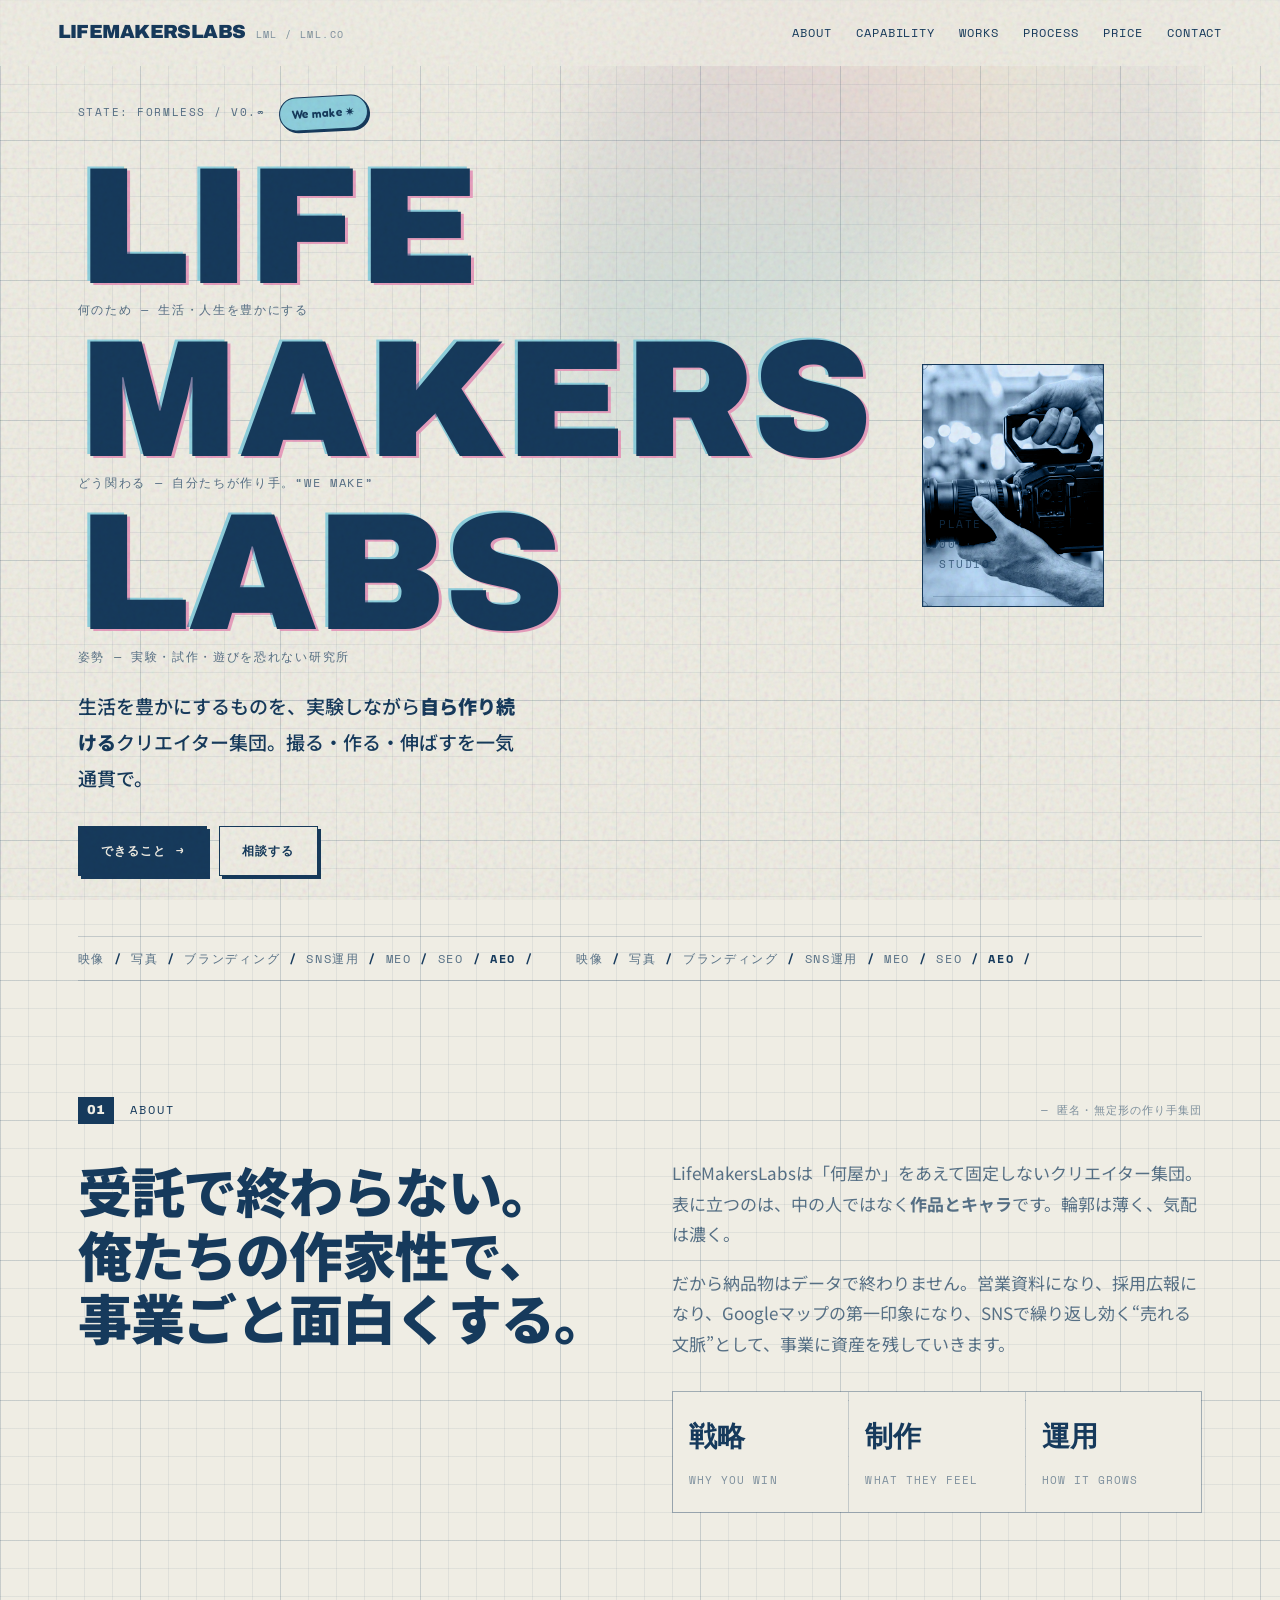
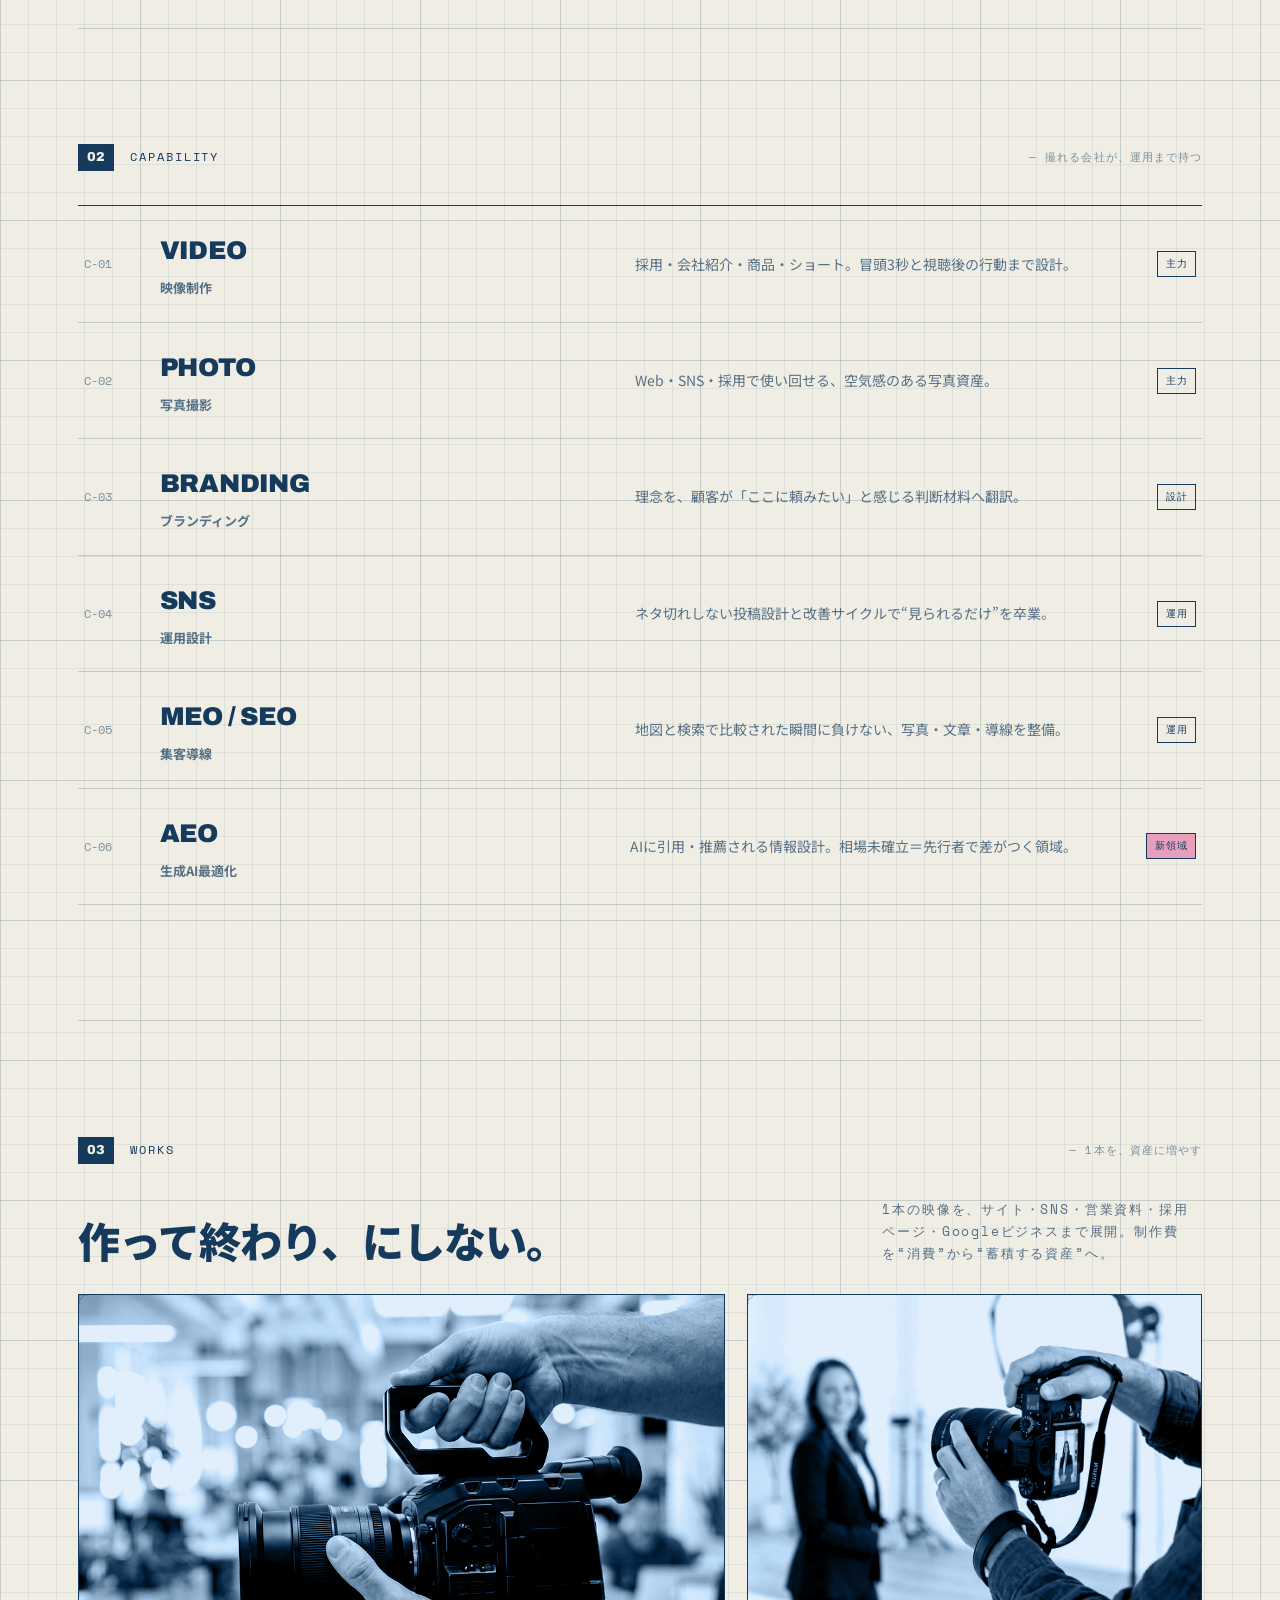
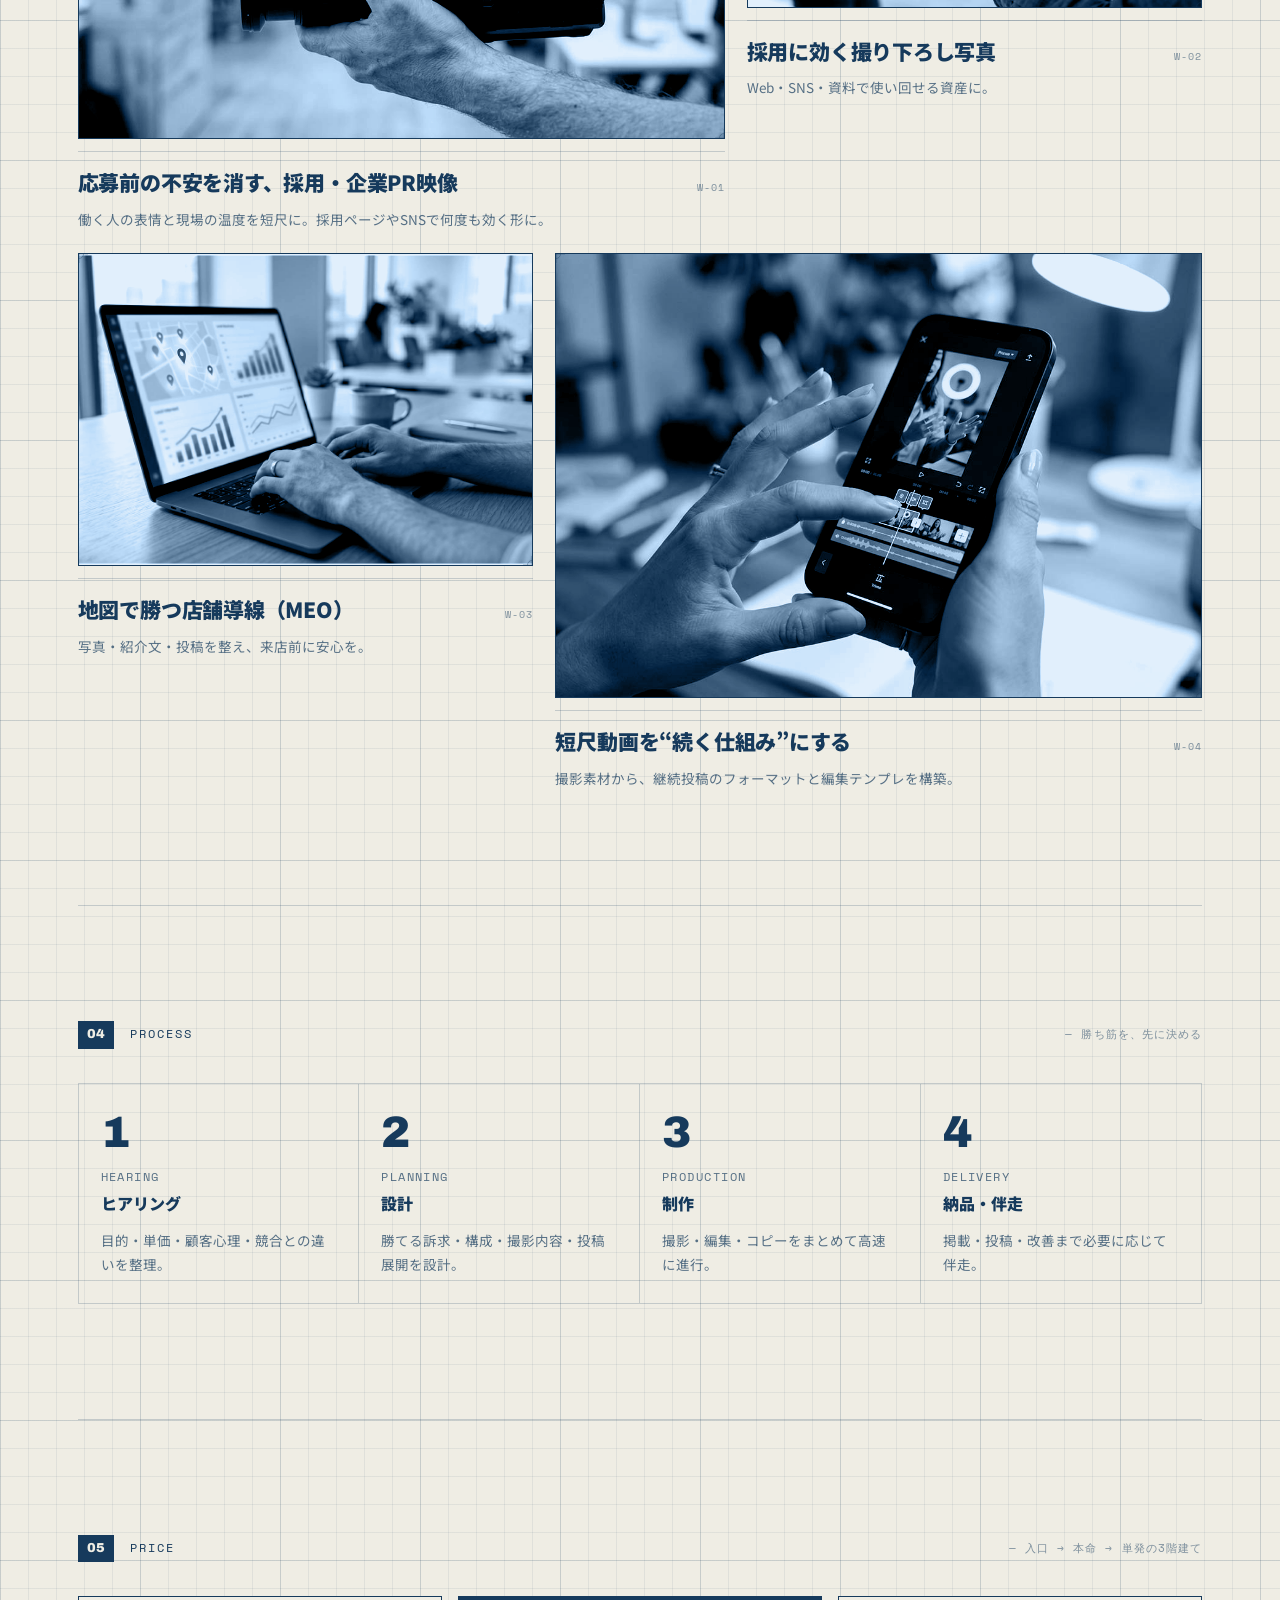
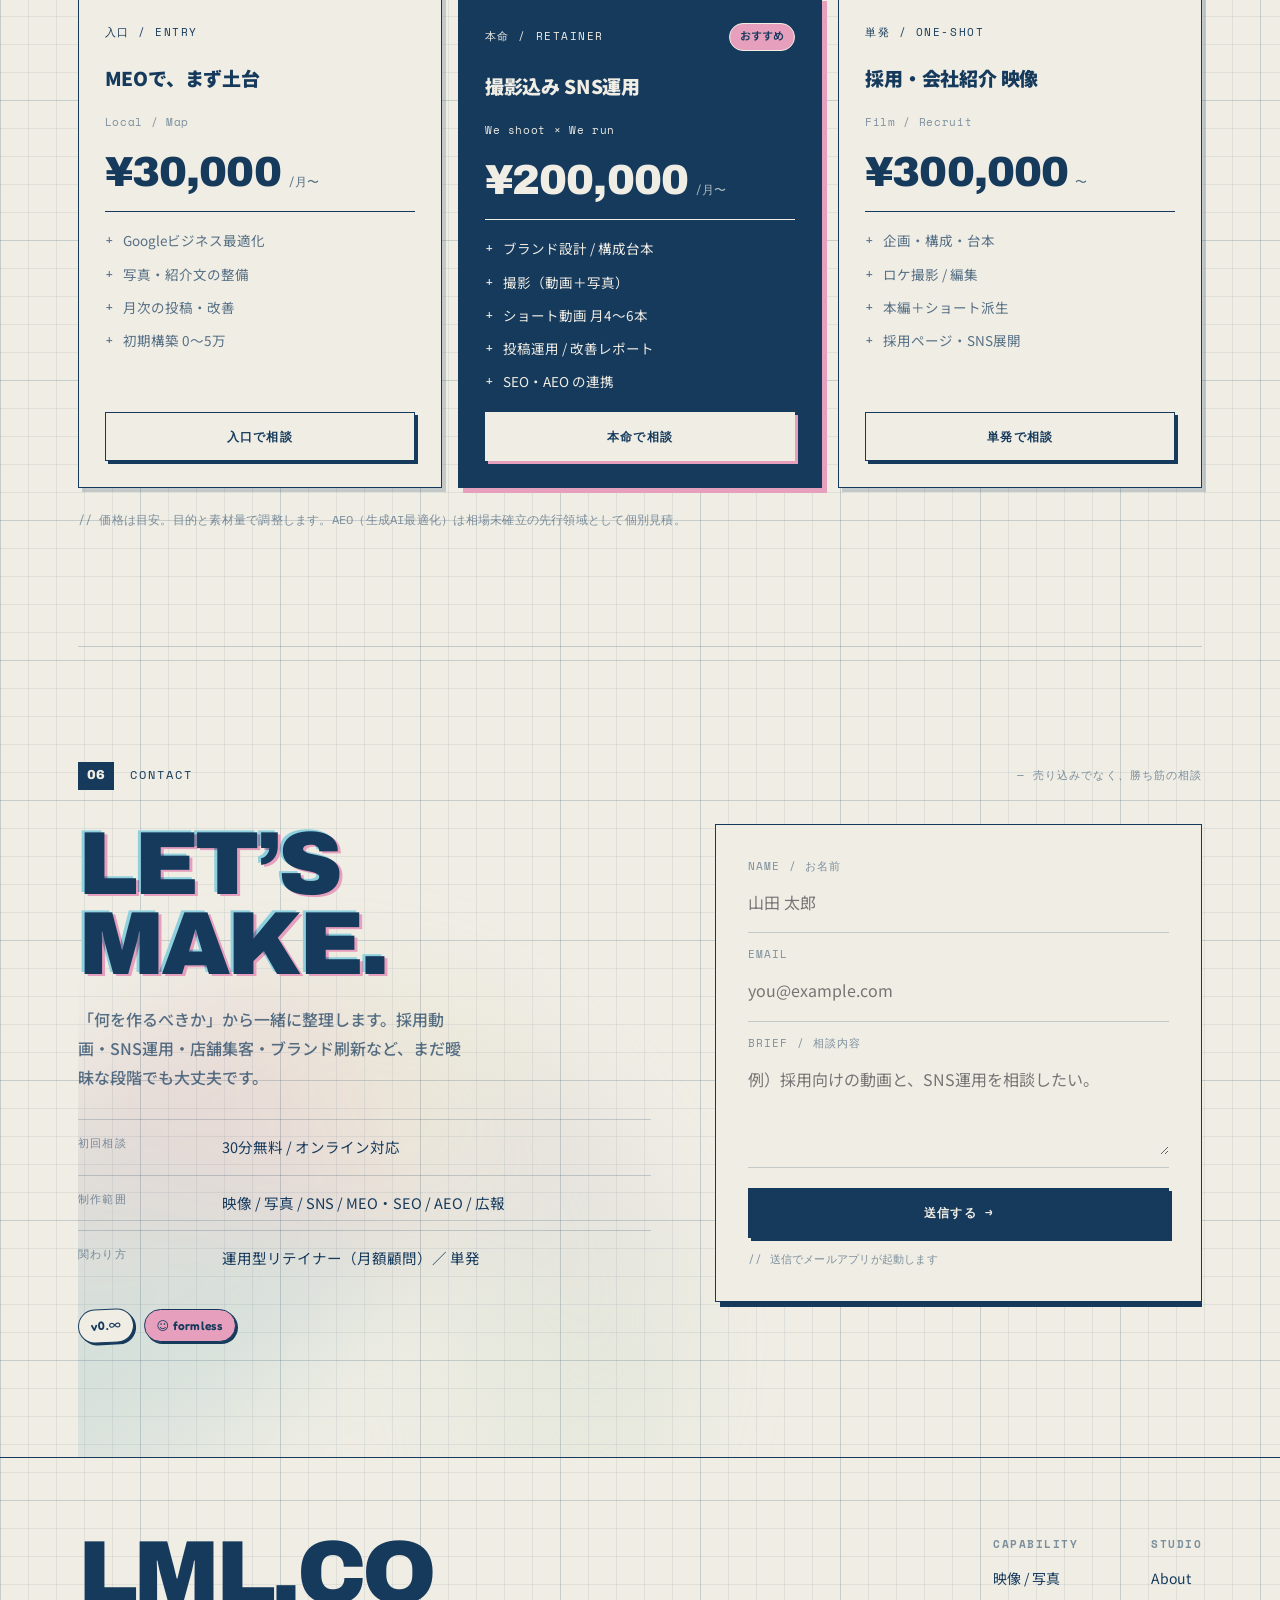
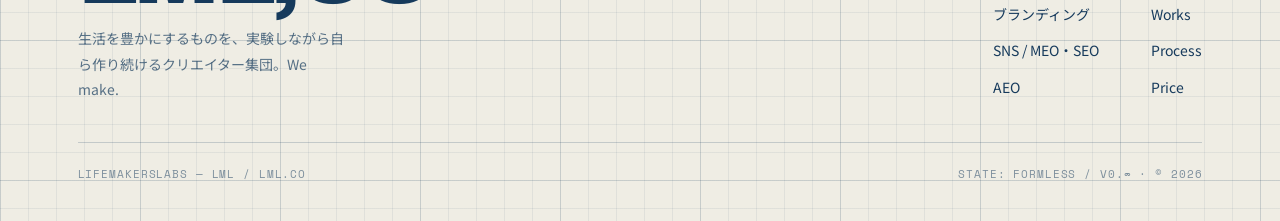
==== commit e924ca90: "Rebrand corporate site: Lab Brutalism × Riso zine (Studio mode) 青写真インク1色(#163A5C)/設計図グリッド/リソ粒状・版ズレ/プ" ====
--- a/index.html
+++ b/index.html
@@ -3,649 +3,550 @@
 <head>
 <meta charset="UTF-8">
 <meta name="viewport" content="width=device-width, initial-scale=1.0">
-<meta name="description" content="LifeMakersLabs（LML,Co）は、映像・写真・ブランディング・SNS・MEO/SEOを横断するクリエイティブスタジオ。事業の魅力を「選ばれる理由」へ編集します。">
-<meta name="theme-color" content="#0B0B0C">
-<title>LML,Co — LifeMakersLabs ／ 映像で、選ばれる理由をつくる。</title>
+<meta name="description" content="LifeMakersLabs（LML / Lml.co）— 生活を豊かにするものを、実験しながら自ら作り続けるクリエイター集団。映像・写真・ブランディング・SNS・MEO・AEOの運用型リテイナー。">
+<meta name="theme-color" content="#EFEDE4">
+<title>LifeMakersLabs — We make. ／ 生活を、実験しながら、自ら作る。</title>
 
 <link rel="preconnect" href="https://fonts.googleapis.com">
 <link rel="preconnect" href="https://fonts.gstatic.com" crossorigin>
-<link href="https://fonts.googleapis.com/css2?family=Space+Grotesk:wght@500;600;700&family=Space+Mono:wght@400;700&family=Noto+Sans+JP:wght@400;500;700;900&display=swap" rel="stylesheet">
+<link href="https://fonts.googleapis.com/css2?family=Archivo:wght@700;800;900&family=Space+Mono:wght@400;700&family=Noto+Sans+JP:wght@400;500;700;900&family=Fredoka:wght@500;600&display=swap" rel="stylesheet">
 
 <style>
-/* ============================================================
-   LML,Co — "Frame by Frame"
-   SCREEN（モニター）と PAGE（印画紙）の二面構成
-   ============================================================ */
+/* ==============================================================
+   LifeMakersLabs — "Lab Brutalism × Riso zine" / STUDIO MODE
+   青写真インク1色(#163A5C) + 設計図グリッド + リソ粒状/版ズレ
+   + プリズム一閃(激薄) + 仕様HUD。外部依存=Google Fontsのみ(無料)
+   ============================================================== */
 :root{
-  --screen:#0B0B0C;      /* monitor black */
-  --screen-2:#141416;
-  --page:#E7E6E1;        /* cool bone paper (not cream) */
-  --page-2:#DDDCD5;
-  --ink:#111113;         /* text on page */
-  --bone:#E9E8E3;        /* text on screen */
-  --rec:#E5341F;         /* signal red — used < 2% */
-  --grot:"Space Grotesk", system-ui, sans-serif;
-  --mono:"Space Mono", ui-monospace, "Cascadia Code", Consolas, monospace;
+  --paper:#EFEDE4;          /* riso paper */
+  --paper-2:#E6E3D8;
+  --ink:#163A5C;            /* blueprint ink — the only text color */
+  --ink-70:rgba(22,58,92,.70);
+  --ink-52:rgba(22,58,92,.52);
+  --line:rgba(22,58,92,.20);
+  --line-2:rgba(22,58,92,.34);
+  --grid:rgba(22,58,92,.07);
+  --grid-strong:rgba(22,58,92,.12);
+  /* riso misregistration channels (pastel, low opacity) */
+  --riso-pink:#E79FBE;
+  --riso-cyan:#8FD0DE;
+  /* prism pastels (激薄で一閃のみ) */
+  --prism:conic-gradient(from 210deg at 62% 38%,
+     rgba(143,208,222,.00) 0deg, rgba(143,208,222,.55) 40deg,
+     rgba(231,159,190,.45) 95deg, rgba(246,236,201,.50) 150deg,
+     rgba(213,205,235,.42) 210deg, rgba(201,230,211,.40) 270deg,
+     rgba(143,208,222,.00) 340deg);
+  --arch:"Archivo", system-ui, sans-serif;
+  --mono:"Space Mono", ui-monospace, Consolas, monospace;
   --jp:"Noto Sans JP", system-ui, "Hiragino Sans", "Yu Gothic UI", Meiryo, sans-serif;
-  --edge:clamp(20px, 5vw, 72px);
-  --max:1320px;
+  --round:"Fredoka", var(--jp);
+  --edge:clamp(18px,4.5vw,64px);
+  --max:1240px;
   --ease:cubic-bezier(.2,.7,.2,1);
 }
-
-/* surface contexts ---------------------------------------- */
-.screen{ --bg:var(--screen); --fg:var(--bone); --line:rgba(233,232,227,.18); --line-2:rgba(233,232,227,.32); --muted:rgba(233,232,227,.56); }
-.page{ --bg:var(--page); --fg:var(--ink); --line:rgba(17,17,19,.16); --line-2:rgba(17,17,19,.30); --muted:rgba(17,17,19,.54); }
-
 *{ box-sizing:border-box; }
-html{ scroll-behavior:smooth; background:var(--screen); }
+html{ scroll-behavior:smooth; background:var(--paper); }
 body{
-  margin:0; background:var(--screen); color:var(--bone);
-  font-family:var(--jp); font-size:16px; line-height:1.8; letter-spacing:.01em;
-  -webkit-font-smoothing:antialiased; text-rendering:optimizeLegibility; overflow-x:hidden;
+  margin:0; color:var(--ink); background:var(--paper);
+  font-family:var(--jp); font-size:16px; line-height:1.8;
+  -webkit-font-smoothing:antialiased;
+  overflow-x:hidden; position:relative;
+}
+/* blueprint grid — always on (命綱①) */
+body{
+  background-image:
+    linear-gradient(var(--grid) 1px, transparent 1px),
+    linear-gradient(90deg, var(--grid) 1px, transparent 1px),
+    linear-gradient(var(--grid-strong) 1px, transparent 1px),
+    linear-gradient(90deg, var(--grid-strong) 1px, transparent 1px);
+  background-size:28px 28px, 28px 28px, 140px 140px, 140px 140px;
+}
+/* riso grain — STRONG (命綱②) */
+body::after{
+  content:""; position:fixed; inset:0; z-index:120; pointer-events:none;
+  opacity:.16; mix-blend-mode:multiply;
+  background-image:url("data:image/svg+xml,%3Csvg xmlns='http://www.w3.org/2000/svg' viewBox='0 0 220 220'%3E%3Cfilter id='g'%3E%3CfeTurbulence type='fractalNoise' baseFrequency='.86' numOctaves='2' stitchTiles='stitch'/%3E%3C/filter%3E%3Crect width='100%25' height='100%25' filter='url(%23g)'/%3E%3C/svg%3E");
 }
 img,video{ display:block; max-width:100%; }
 a{ color:inherit; text-decoration:none; }
 button,input,textarea{ font:inherit; color:inherit; }
-h1,h2,h3,h4{ margin:0; font-weight:900; }
+h1,h2,h3,h4{ margin:0; }
 p{ margin:0; }
-::selection{ background:var(--rec); color:#fff; }
-:focus-visible{ outline:2px solid var(--rec); outline-offset:3px; }
-
-/* film-grain + faint scanline texture, fixed overlay -------- */
-body::before{
-  content:""; position:fixed; inset:0; z-index:1; pointer-events:none; opacity:.05; mix-blend-mode:overlay;
-  background-image:url("data:image/svg+xml,%3Csvg xmlns='http://www.w3.org/2000/svg' viewBox='0 0 200 200'%3E%3Cfilter id='n'%3E%3CfeTurbulence type='fractalNoise' baseFrequency='.9' numOctaves='2' stitchTiles='stitch'/%3E%3C/filter%3E%3Crect width='100%25' height='100%25' filter='url(%23n)'/%3E%3C/svg%3E");
-}
-
-/* utility type -------------------------------------------- */
-.mono{ font-family:var(--mono); }
-.tag{
-  font-family:var(--mono); font-size:11px; font-weight:700; letter-spacing:.16em;
-  text-transform:uppercase; color:var(--muted);
-}
-.edge{ padding-inline:var(--edge); }
-.shell{ width:min(100%, var(--max)); margin-inline:auto; }
-
-/* ============================================================
-   PERSISTENT TIMECODE HUD  (blend → readable on any surface)
-   ============================================================ */
-.hud{
-  position:fixed; left:var(--edge); bottom:18px; z-index:40;
-  display:flex; align-items:center; gap:12px;
-  font-family:var(--mono); font-size:12px; letter-spacing:.12em; color:#fff;
-  mix-blend-mode:difference; pointer-events:none;
-}
-.hud .tc{ font-weight:700; }
-.hud .sep{ width:18px; height:1px; background:#fff; opacity:.7; }
-.hud .label{ text-transform:uppercase; opacity:.8; }
-.hud.right{ left:auto; right:var(--edge); }
-
-/* ============================================================
-   HEADER
-   ============================================================ */
-.head{
-  position:fixed; inset:0 0 auto; z-index:30; height:72px;
-  display:flex; align-items:center; justify-content:space-between;
-  padding-inline:var(--edge);
-  mix-blend-mode:difference; color:#fff;
-}
-.brand{ display:flex; align-items:center; gap:12px; }
-.brand .mk{ font-family:var(--grot); font-weight:700; font-size:19px; letter-spacing:-.02em; }
-.brand .mk b{ color:var(--rec); mix-blend-mode:normal; }
-.brand .sub{ font-family:var(--mono); font-size:10px; letter-spacing:.18em; text-transform:uppercase; opacity:.7; }
-.nav{ display:flex; align-items:center; gap:26px; }
-.nav a{ font-family:var(--mono); font-size:12px; letter-spacing:.1em; text-transform:uppercase; opacity:.85; position:relative; }
-.nav a::after{ content:""; position:absolute; left:0; right:100%; bottom:-4px; height:1px; background:#fff; transition:right .3s var(--ease); }
+::selection{ background:var(--ink); color:var(--paper); }
+:focus-visible{ outline:2px solid var(--ink); outline-offset:3px; }
+
+.mono{ font-family:var(--mono); letter-spacing:.08em; }
+.wrap{ width:min(100%,var(--max)); margin-inline:auto; padding-inline:var(--edge); }
+
+/* spec label (HUD) */
+.spec{ font-family:var(--mono); font-size:11px; letter-spacing:.14em; text-transform:uppercase; color:var(--ink-70); }
+
+/* zine sticker (かわいさ = Fredoka限定) */
+.sticker{
+  display:inline-flex; align-items:center; gap:6px;
+  font-family:var(--round); font-weight:600; font-size:12px; letter-spacing:.02em;
+  color:var(--ink); background:var(--paper); border:1.5px solid var(--ink);
+  border-radius:999px; padding:5px 12px; box-shadow:2px 2px 0 var(--ink);
+}
+.sticker.pink{ background:var(--riso-pink); }
+.sticker.cyan{ background:var(--riso-cyan); }
+.sticker.rot{ transform:rotate(-3deg); }
+
+/* registration marks ⊕ (riso印刷の見当) — 構造の意味を持つ装置 */
+.reg{ position:absolute; width:18px; height:18px; color:var(--line-2); pointer-events:none; z-index:2; }
+.reg::before,.reg::after{ content:""; position:absolute; background:currentColor; }
+.reg::before{ left:50%; top:0; width:1px; height:100%; transform:translateX(-.5px); }
+.reg::after{ top:50%; left:0; height:1px; width:100%; transform:translateY(-.5px); }
+.reg i{ position:absolute; inset:4px; border:1px solid currentColor; border-radius:50%; }
+.reg.tl{ top:-9px; left:-9px; } .reg.tr{ top:-9px; right:-9px; }
+.reg.bl{ bottom:-9px; left:-9px; } .reg.br{ bottom:-9px; right:-9px; }
+
+/* prism flare — one gesture per view, 激薄 (命綱を破らない) */
+.flare{ position:absolute; z-index:0; width:min(72vw,720px); aspect-ratio:1; border-radius:50%;
+  background:var(--prism); filter:blur(46px) saturate(.85); opacity:.5; pointer-events:none;
+  mix-blend-mode:multiply; }
+@media (prefers-reduced-motion:no-preference){
+  .flare{ animation:drift 20s var(--ease) infinite alternate; }
+}
+@keyframes drift{ from{ transform:translate(0,0) scale(1) rotate(0deg); } to{ transform:translate(4%,-3%) scale(1.08) rotate(16deg); } }
+
+/* riso misregistration text (版ズレ) */
+.riso{ position:relative; display:inline-block; color:var(--ink); }
+.riso::before,.riso::after{
+  content:attr(data-t); position:absolute; left:0; top:0; z-index:-1;
+  mix-blend-mode:multiply; transition:transform .5s var(--ease);
+}
+.riso::before{ color:var(--riso-pink); transform:translate(3px,2px); }
+.riso::after{ color:var(--riso-cyan); transform:translate(-3px,-2px); }
+.riso:hover::before{ transform:translate(6px,4px); }
+.riso:hover::after{ transform:translate(-6px,-4px); }
+
+/* ============ HEADER ============ */
+.head{ position:fixed; inset:0 0 auto; z-index:100; height:66px;
+  display:flex; align-items:center; justify-content:space-between; padding-inline:var(--edge);
+  background:color-mix(in srgb,var(--paper) 82%,transparent); backdrop-filter:blur(8px);
+  border-bottom:1px solid transparent; transition:border-color .3s var(--ease); }
+.head.on{ border-bottom-color:var(--line); }
+.brand{ font-family:var(--arch); font-weight:900; font-size:19px; letter-spacing:-.03em; text-transform:uppercase; }
+.brand small{ font-family:var(--mono); font-weight:400; font-size:10px; letter-spacing:.14em; color:var(--ink-52); text-transform:uppercase; margin-left:10px; }
+.nav{ display:flex; align-items:center; gap:24px; }
+.nav a{ font-family:var(--mono); font-size:12px; letter-spacing:.08em; text-transform:uppercase; position:relative; }
+.nav a::after{ content:""; position:absolute; left:0; right:100%; bottom:-3px; height:1.5px; background:var(--ink); transition:right .3s var(--ease); }
 .nav a:hover::after{ right:0; }
-.menu-btn{ display:none; width:42px; height:42px; border:1px solid rgba(255,255,255,.4); background:none; cursor:pointer; align-items:center; justify-content:center; }
-.menu-btn span{ display:block; width:18px; height:1.5px; background:#fff; position:relative; }
-.menu-btn span::before,.menu-btn span::after{ content:""; position:absolute; left:0; width:18px; height:1.5px; background:#fff; transition:transform .3s var(--ease); }
-.menu-btn span::before{ top:-6px; } .menu-btn span::after{ top:6px; }
-body.nav-open .menu-btn span{ background:transparent; }
-body.nav-open .menu-btn span::before{ transform:translateY(6px) rotate(45deg); }
-body.nav-open .menu-btn span::after{ transform:translateY(-6px) rotate(-45deg); }
-
-/* ============================================================
-   HERO  (SCREEN — the monitor / viewfinder)
-   ============================================================ */
-.hero{ position:relative; min-height:100svh; padding:96px var(--edge) calc(var(--edge) + 30px); display:flex; flex-direction:column; }
-.monitor{ position:relative; flex:1; border:1px solid var(--line); overflow:hidden; isolation:isolate; min-height:560px; }
-.monitor video{ position:absolute; inset:0; width:100%; height:100%; object-fit:cover; filter:grayscale(1) contrast(1.05); }
-.monitor::after{ content:""; position:absolute; inset:0; background:linear-gradient(180deg, rgba(11,11,12,.35) 0%, rgba(11,11,12,.05) 30%, rgba(11,11,12,.72) 100%); }
-
-/* viewfinder corner brackets */
-.bracket{ position:absolute; width:34px; height:34px; z-index:3; border:1.5px solid var(--bone); opacity:0; }
-.bracket.tl{ top:16px; left:16px; border-right:0; border-bottom:0; }
-.bracket.tr{ top:16px; right:16px; border-left:0; border-bottom:0; }
-.bracket.bl{ bottom:16px; left:16px; border-right:0; border-top:0; }
-.bracket.br{ bottom:16px; right:16px; border-left:0; border-top:0; }
-.loaded .bracket{ animation:bracketIn .8s var(--ease) forwards; }
-.loaded .bracket.tr{ animation-delay:.06s; } .loaded .bracket.bl{ animation-delay:.12s; } .loaded .bracket.br{ animation-delay:.18s; }
-@keyframes bracketIn{ from{ opacity:0; transform:scale(1.4); } to{ opacity:.9; transform:scale(1); } }
-
-/* REC cluster (top-left inside monitor) */
-.rec{ position:absolute; top:30px; left:30px; z-index:4; display:flex; align-items:center; gap:9px; font-family:var(--mono); font-size:12px; letter-spacing:.16em; color:var(--bone); }
-.rec .dot{ width:9px; height:9px; border-radius:50%; background:var(--rec); box-shadow:0 0 12px var(--rec); animation:blink 1.4s steps(1) infinite; }
-@keyframes blink{ 50%{ opacity:.25; } }
-.rec .clk{ opacity:.85; }
-
-/* meta top-right inside monitor */
-.mon-meta{ position:absolute; top:30px; right:30px; z-index:4; text-align:right; font-family:var(--mono); font-size:11px; letter-spacing:.14em; color:var(--muted); line-height:1.9; }
-
-/* hero headline block (bottom-left) */
-.hero-copy{ position:absolute; left:30px; right:30px; bottom:30px; z-index:4; color:var(--bone); }
-.hero-kicker{ font-family:var(--mono); font-size:12px; letter-spacing:.2em; text-transform:uppercase; color:var(--bone); opacity:.85; margin-bottom:18px; display:flex; gap:14px; align-items:center; }
-.hero-kicker::before{ content:""; width:42px; height:1px; background:var(--rec); }
-.hero h1{ font-family:var(--jp); font-weight:900; font-size:clamp(38px, 7.4vw, 104px); line-height:.98; letter-spacing:-.02em; }
-.hero h1 .en{ display:block; font-family:var(--grot); font-weight:600; font-size:clamp(13px,1.4vw,17px); letter-spacing:.04em; opacity:.7; margin-top:18px; line-height:1.5; max-width:46ch; }
-.clip{ display:block; overflow:hidden; }
-.clip > span{ display:block; transform:translateY(105%); }
-.loaded .clip > span{ animation:rise 1s var(--ease) forwards; }
-.loaded .clip:nth-child(2) > span{ animation-delay:.1s; }
-@keyframes rise{ to{ transform:translateY(0); } }
-
-.hero-foot{ display:flex; align-items:center; justify-content:space-between; gap:20px; flex-wrap:wrap; padding-top:22px; }
-.btn{
-  display:inline-flex; align-items:center; gap:10px; padding:14px 22px;
-  font-family:var(--mono); font-size:12px; font-weight:700; letter-spacing:.14em; text-transform:uppercase;
-  border:1px solid var(--line-2); background:transparent; color:var(--fg); cursor:pointer;
-  transition:background .25s var(--ease), color .25s var(--ease), border-color .25s var(--ease);
-}
-.btn:hover{ background:var(--fg); color:var(--bg); border-color:var(--fg); }
-.btn.solid{ background:var(--rec); border-color:var(--rec); color:#fff; }
-.btn.solid:hover{ background:#fff; color:var(--screen); border-color:#fff; }
-.btn .ar{ transition:transform .25s var(--ease); }
-.btn:hover .ar{ transform:translateX(4px); }
-.hero-cta{ display:flex; gap:12px; flex-wrap:wrap; }
-
-/* ============================================================
-   SECTION SCAFFOLD
-   ============================================================ */
-.sec{ background:var(--bg); color:var(--fg); padding-block:clamp(72px,10vw,140px); position:relative; }
-.sec-head{ display:grid; grid-template-columns:minmax(0,1fr) minmax(300px,.78fr); gap:clamp(24px,5vw,64px); align-items:end; margin-bottom:clamp(40px,6vw,76px); }
-.sec-mark{ font-family:var(--mono); font-size:12px; letter-spacing:.16em; text-transform:uppercase; color:var(--rec); display:flex; gap:12px; align-items:center; margin-bottom:20px; }
-.sec-mark span{ color:var(--muted); }
-.sec-head h2{ font-family:var(--jp); font-weight:900; font-size:clamp(30px,4.8vw,62px); line-height:1.02; letter-spacing:-.02em; }
-.sec-head .lead{ color:var(--muted); font-size:clamp(14px,1.3vw,17px); line-height:1.85; }
-
-.reveal{ opacity:0; transform:translateY(26px); transition:opacity .9s var(--ease), transform .9s var(--ease); }
+.menu{ display:none; width:40px; height:40px; border:1.5px solid var(--ink); background:none; cursor:pointer; align-items:center; justify-content:center; }
+.menu span{ width:16px; height:2px; background:var(--ink); position:relative; }
+.menu span::before,.menu span::after{ content:""; position:absolute; left:0; width:16px; height:2px; background:var(--ink); }
+.menu span::before{ top:-5px; } .menu span::after{ top:5px; }
+body.open .menu span{ background:transparent; }
+body.open .menu span::before{ transform:translateY(5px) rotate(45deg); }
+body.open .menu span::after{ transform:translateY(-5px) rotate(-45deg); }
+body.open{ overflow:hidden; }
+
+/* ============ PLATE scaffold ============ */
+.plate{ position:relative; padding-block:clamp(64px,9vw,128px); }
+.plate + .plate{ border-top:1px solid var(--line); }
+.plate-tag{ display:flex; align-items:baseline; gap:16px; flex-wrap:wrap; margin-bottom:34px; }
+.plate-tag .no{ font-family:var(--arch); font-weight:900; font-size:13px; letter-spacing:.02em; color:var(--ink); background:var(--ink); color:var(--paper); padding:2px 9px; }
+.plate-tag .nm{ font-family:var(--mono); font-size:12px; letter-spacing:.16em; text-transform:uppercase; }
+.plate-tag .co{ font-family:var(--mono); font-size:11px; letter-spacing:.1em; color:var(--ink-52); margin-left:auto; }
+
+.reveal{ opacity:0; transform:translateY(22px); transition:opacity .8s var(--ease), transform .8s var(--ease); }
 .reveal.in{ opacity:1; transform:none; }
 
-/* ============================================================
-   INTRO / STATEMENT  (PAGE)
-   ============================================================ */
-.statement{ font-family:var(--jp); font-weight:500; font-size:clamp(22px,3.4vw,46px); line-height:1.5; letter-spacing:-.01em; max-width:22ch; }
-.statement em{ font-style:normal; position:relative; }
-.statement em::after{ content:""; position:absolute; left:0; right:0; bottom:.08em; height:.4em; background:var(--rec); opacity:.9; z-index:-1; }
-.intro-grid{ display:grid; grid-template-columns:1.2fr .8fr; gap:clamp(30px,6vw,80px); align-items:start; }
-.intro-side{ border-top:1px solid var(--line); padding-top:20px; display:grid; gap:18px; }
-.intro-side p{ color:var(--muted); font-size:15px; }
-.intro-figures{ display:grid; grid-template-columns:repeat(3,1fr); gap:1px; background:var(--line); border:1px solid var(--line); margin-top:30px; }
-.fig{ background:var(--bg); padding:22px 18px; }
-.fig b{ display:block; font-family:var(--grot); font-weight:700; font-size:clamp(26px,3.4vw,38px); letter-spacing:-.02em; }
-.fig span{ font-family:var(--mono); font-size:10.5px; letter-spacing:.12em; text-transform:uppercase; color:var(--muted); }
-
-/* ============================================================
-   SERVICES — SHOT LIST + PREVIEW MONITOR  (SCREEN)
-   ============================================================ */
-.edl{ display:grid; grid-template-columns:1.05fr .95fr; gap:clamp(28px,5vw,64px); align-items:start; }
-.shotlist{ border-top:1px solid var(--line); }
-.shot{
-  display:grid; grid-template-columns:64px 1fr auto; gap:18px; align-items:center;
-  padding:24px 6px; border-bottom:1px solid var(--line); cursor:pointer; position:relative;
-  transition:padding-left .3s var(--ease);
-}
-.shot .tcin{ font-family:var(--mono); font-size:12px; color:var(--muted); }
-.shot .role{ font-family:var(--jp); font-weight:700; font-size:clamp(18px,2vw,26px); letter-spacing:-.01em; display:flex; align-items:baseline; gap:12px; flex-wrap:wrap; }
-.shot .role .en{ font-family:var(--grot); font-weight:600; }
-.shot .role .jp{ font-size:13px; font-weight:500; color:var(--muted); }
-.shot .desc{ grid-column:2; color:var(--muted); font-size:14px; margin-top:6px; max-width:46ch; }
-.shot .idx{ font-family:var(--mono); font-size:12px; color:var(--muted); transition:color .3s var(--ease); }
-.shot::before{ content:""; position:absolute; left:-6px; top:0; bottom:-1px; width:2px; background:var(--rec); transform:scaleY(0); transform-origin:top; transition:transform .3s var(--ease); }
-.shot.active::before,.shot:hover::before{ transform:scaleY(1); }
-.shot.active,.shot:hover{ padding-left:18px; }
-.shot.active .idx,.shot:hover .idx{ color:var(--rec); }
-.shot .thumb-m{ display:none; }
-
-.preview{ position:sticky; top:96px; border:1px solid var(--line); aspect-ratio:4/3; overflow:hidden; }
-.preview img{ position:absolute; inset:0; width:100%; height:100%; object-fit:cover; filter:grayscale(1) contrast(1.04); opacity:0; transition:opacity .5s var(--ease); }
-.preview img.on{ opacity:1; }
-.preview .pbrk{ position:absolute; width:22px; height:22px; border:1.5px solid var(--bone); z-index:2; opacity:.85; }
-.preview .pbrk.tl{ top:14px; left:14px; border-right:0; border-bottom:0; }
-.preview .pbrk.br{ bottom:14px; right:14px; border-left:0; border-top:0; }
-.preview .plabel{ position:absolute; left:16px; bottom:14px; z-index:2; font-family:var(--mono); font-size:11px; letter-spacing:.14em; text-transform:uppercase; color:var(--bone); }
-.preview .prec{ position:absolute; top:14px; right:16px; z-index:2; display:flex; align-items:center; gap:7px; font-family:var(--mono); font-size:10px; letter-spacing:.14em; color:var(--bone); }
-.preview .prec i{ width:7px; height:7px; border-radius:50%; background:var(--rec); animation:blink 1.4s steps(1) infinite; }
-
-/* ============================================================
-   WORKS — CONTACT SHEET  (PAGE)
-   ============================================================ */
-.sheet{ display:grid; grid-template-columns:repeat(12,1fr); gap:clamp(14px,2vw,26px); }
-.frame{ position:relative; }
-.frame .img{ position:relative; overflow:hidden; aspect-ratio:16/10; background:var(--page-2); }
-.frame .img img{ width:100%; height:100%; object-fit:cover; filter:grayscale(1) contrast(1.03); transition:transform 1s var(--ease), filter .5s var(--ease); }
-.frame:hover .img img{ transform:scale(1.05); filter:grayscale(0) contrast(1.05); }
-/* crop ticks */
-.frame .img::before,.frame .img::after{ content:""; position:absolute; z-index:2; pointer-events:none; }
-.frame .img::before{ top:10px; left:10px; width:14px; height:14px; border-left:1.5px solid var(--bone); border-top:1.5px solid var(--bone); }
-.frame .img::after{ bottom:10px; right:10px; width:14px; height:14px; border-right:1.5px solid var(--bone); border-bottom:1.5px solid var(--bone); }
-.frame .cap{ display:flex; justify-content:space-between; gap:14px; align-items:baseline; padding-top:14px; border-top:1px solid var(--line); margin-top:14px; }
-.frame .cap h3{ font-family:var(--jp); font-weight:700; font-size:clamp(16px,1.8vw,22px); letter-spacing:-.01em; }
-.frame .cap p{ color:var(--muted); font-size:13.5px; margin-top:6px; max-width:44ch; }
-.frame .no{ font-family:var(--mono); font-size:11px; letter-spacing:.14em; color:var(--rec); white-space:nowrap; }
-.frame .tags{ font-family:var(--mono); font-size:10.5px; letter-spacing:.1em; text-transform:uppercase; color:var(--muted); margin-top:10px; }
-.frame.big{ grid-column:span 7; } .frame.std{ grid-column:span 5; } .frame.half{ grid-column:span 6; }
-
-/* ============================================================
-   PROCESS — TIMELINE  (SCREEN)
-   ============================================================ */
-.timeline{ display:grid; grid-template-columns:repeat(4,1fr); border-top:1px solid var(--line-2); }
-.tl-node{ padding:30px 24px 30px 0; position:relative; }
-.tl-node::before{ content:""; position:absolute; top:-1px; left:0; width:11px; height:11px; border-radius:50%; background:var(--bg); border:1.5px solid var(--rec); transform:translateY(-50%); }
-.tl-node .tc{ font-family:var(--mono); font-size:11px; letter-spacing:.14em; color:var(--muted); }
-.tl-node h3{ font-family:var(--grot); font-weight:700; font-size:clamp(18px,2vw,24px); margin:16px 0 6px; }
-.tl-node .jp{ font-family:var(--jp); font-weight:700; font-size:14px; color:var(--fg); }
-.tl-node p{ color:var(--muted); font-size:14px; margin-top:12px; }
-
-/* ============================================================
-   PRICING — SPEC SHEETS  (PAGE; featured = inverted screen)
-   ============================================================ */
-.specs{ display:grid; grid-template-columns:repeat(3,1fr); gap:18px; }
-.spec{ border:1px solid var(--line); padding:30px; display:flex; flex-direction:column; gap:22px; transition:transform .3s var(--ease); }
-.spec:hover{ transform:translateY(-6px); }
-.spec.feat{ background:var(--screen); color:var(--bone); border-color:var(--screen); --line:rgba(233,232,227,.18); --muted:rgba(233,232,227,.56); }
-.spec .plan{ display:flex; align-items:center; justify-content:space-between; }
-.spec .plan b{ font-family:var(--mono); font-size:12px; letter-spacing:.16em; text-transform:uppercase; }
-.spec .plan .pick{ font-family:var(--mono); font-size:10px; letter-spacing:.12em; color:var(--rec); border:1px solid var(--rec); padding:3px 8px; }
-.spec h3{ font-family:var(--jp); font-weight:700; font-size:18px; letter-spacing:-.01em; }
-.spec .price{ font-family:var(--grot); font-weight:700; font-size:clamp(32px,4vw,46px); letter-spacing:-.02em; line-height:1; }
-.spec .price small{ font-family:var(--mono); font-size:13px; font-weight:400; letter-spacing:0; color:var(--muted); }
-.spec ul{ list-style:none; margin:0; padding:18px 0 0; border-top:1px solid var(--line); display:grid; gap:11px; }
-.spec li{ display:grid; grid-template-columns:auto 1fr; gap:11px; font-size:14px; }
-.spec li::before{ content:"—"; color:var(--rec); font-family:var(--mono); }
-.spec .btn{ margin-top:auto; justify-content:center; }
-
-/* ============================================================
-   CONTACT  (SCREEN)
-   ============================================================ */
-.contact-grid{ display:grid; grid-template-columns:1fr .9fr; gap:clamp(36px,6vw,90px); align-items:start; }
-.contact h2{ font-family:var(--jp); font-weight:900; font-size:clamp(34px,6vw,84px); line-height:.98; letter-spacing:-.02em; }
-.contact h2 .en{ display:block; font-family:var(--grot); font-weight:600; font-size:clamp(13px,1.4vw,16px); letter-spacing:.05em; color:var(--muted); margin-top:18px; }
-.contact-list{ list-style:none; margin:34px 0 0; padding:0; display:grid; gap:0; }
-.contact-list li{ display:grid; grid-template-columns:140px 1fr; gap:16px; padding:16px 0; border-top:1px solid var(--line); }
-.contact-list dt{ font-family:var(--mono); font-size:11px; letter-spacing:.14em; text-transform:uppercase; color:var(--rec); }
+/* ============ HERO (plate 00) ============ */
+.hero{ position:relative; min-height:100svh; display:flex; align-items:center; padding:96px 0 60px; overflow:hidden; }
+.hero .flare{ top:-8%; right:-6%; }
+.hero-grid{ display:grid; grid-template-columns:1.35fr .65fr; gap:clamp(24px,4vw,56px); align-items:center; position:relative; z-index:1; }
+.hero-spec{ display:flex; gap:14px; flex-wrap:wrap; align-items:center; margin-bottom:26px; }
+.wordmark{ font-family:var(--arch); font-weight:900; text-transform:uppercase; letter-spacing:-.04em; line-height:.86; }
+.wordmark span{ display:block; font-size:clamp(52px,13vw,168px); }
+.wordmark .gloss{ display:block; font-family:var(--mono); font-weight:400; font-size:clamp(10px,1vw,12px); letter-spacing:.14em; color:var(--ink-70); text-transform:uppercase; margin:6px 0 14px; }
+.hero-lead{ font-family:var(--jp); font-weight:500; font-size:clamp(15px,1.5vw,19px); line-height:1.9; max-width:40ch; margin-top:26px; }
+.hero-lead b{ font-weight:900; }
+.hero-cta{ display:flex; gap:12px; flex-wrap:wrap; margin-top:30px; }
+.btn{ display:inline-flex; align-items:center; gap:9px; padding:13px 22px; font-family:var(--mono); font-weight:700;
+  font-size:12px; letter-spacing:.1em; text-transform:uppercase; border:1.5px solid var(--ink); background:var(--paper);
+  cursor:pointer; box-shadow:3px 3px 0 var(--ink); transition:transform .18s var(--ease), box-shadow .18s var(--ease), background .18s var(--ease), color .18s var(--ease); }
+.btn:hover{ transform:translate(-2px,-2px); box-shadow:5px 5px 0 var(--ink); }
+.btn.solid{ background:var(--ink); color:var(--paper); }
+.btn.solid:hover{ background:var(--ink); }
+.btn:active{ transform:translate(1px,1px); box-shadow:1px 1px 0 var(--ink); }
+
+/* riso duotone photo plate (single navy ink print) */
+.dt{ position:relative; border:1.5px solid var(--ink); background:var(--paper); overflow:hidden; }
+.dt img{ width:100%; height:100%; object-fit:cover; filter:grayscale(1) contrast(1.12) brightness(1.06); mix-blend-mode:multiply; }
+.dt::after{ content:""; position:absolute; inset:0; background:var(--ink); mix-blend-mode:color; opacity:.9; pointer-events:none; }
+.dt .cap{ position:absolute; left:10px; bottom:9px; z-index:3; }
+.hero-plate{ position:relative; }
+.hero-plate .dt{ aspect-ratio:3/4; }
+
+/* ============ spec strip ============ */
+.strip{ border-block:1px solid var(--line); overflow:hidden; }
+.strip-track{ display:flex; width:max-content; animation:march 34s linear infinite; padding:11px 0; }
+@media (prefers-reduced-motion:reduce){ .strip-track{ animation:none; } }
+.strip-track span{ font-family:var(--mono); font-size:12px; letter-spacing:.14em; text-transform:uppercase; color:var(--ink-70); padding-right:34px; white-space:nowrap; }
+.strip-track b{ color:var(--ink); }
+@keyframes march{ to{ transform:translateX(-50%); } }
+
+/* ============ ABOUT (plate 01) ============ */
+.about-grid{ display:grid; grid-template-columns:1fr 1fr; gap:clamp(28px,5vw,72px); align-items:start; }
+.big{ font-family:var(--jp); font-weight:900; font-size:clamp(28px,4.4vw,54px); line-height:1.18; letter-spacing:-.02em; }
+.big .u{ position:relative; white-space:nowrap; }
+.big .u::after{ content:""; position:absolute; left:-2px; right:-2px; bottom:.08em; height:.42em; background:var(--riso-pink); opacity:.65; z-index:-1; mix-blend-mode:multiply; }
+.about-copy{ display:grid; gap:18px; }
+.about-copy p{ color:var(--ink-70); font-size:clamp(15px,1.4vw,17px); }
+.tenets{ display:grid; grid-template-columns:repeat(3,1fr); gap:1px; background:var(--line); border:1px solid var(--line); margin-top:14px; }
+.tenet{ background:var(--paper); padding:20px 16px; }
+.tenet b{ display:block; font-family:var(--arch); font-weight:900; font-size:clamp(20px,2.4vw,28px); }
+.tenet span{ font-family:var(--mono); font-size:10.5px; letter-spacing:.1em; text-transform:uppercase; color:var(--ink-52); }
+
+/* ============ CAPABILITY (plate 02) ============ */
+.cap-list{ border-top:1.5px solid var(--ink); }
+.cap{ display:grid; grid-template-columns:56px 1fr 1.1fr auto; gap:20px; align-items:center;
+  padding:22px 6px; border-bottom:1px solid var(--line); position:relative; transition:padding-left .3s var(--ease), background .3s var(--ease); }
+.cap:hover{ padding-left:16px; background:color-mix(in srgb,var(--riso-cyan) 22%, transparent); }
+.cap .n{ font-family:var(--mono); font-size:12px; color:var(--ink-52); }
+.cap .t{ font-family:var(--arch); font-weight:900; font-size:clamp(19px,2vw,27px); text-transform:uppercase; letter-spacing:-.01em; }
+.cap .t em{ display:block; font-family:var(--jp); font-weight:700; font-size:13px; letter-spacing:0; text-transform:none; color:var(--ink-70); font-style:normal; margin-top:2px; }
+.cap .d{ color:var(--ink-70); font-size:14px; }
+.cap .badge{ font-family:var(--mono); font-size:10px; letter-spacing:.08em; text-transform:uppercase; border:1.5px solid var(--ink); padding:3px 8px; white-space:nowrap; }
+.cap .badge.hot{ background:var(--riso-pink); }
+
+/* ============ WORKS (plate 03) ============ */
+.works-head{ display:flex; justify-content:space-between; align-items:end; gap:20px; flex-wrap:wrap; margin-bottom:30px; }
+.works{ display:grid; grid-template-columns:repeat(12,1fr); gap:clamp(14px,2vw,22px); }
+.work{ position:relative; }
+.work .dt{ aspect-ratio:16/11; }
+.work.a{ grid-column:span 7; } .work.b{ grid-column:span 5; }
+.work.c{ grid-column:span 5; } .work.d{ grid-column:span 7; }
+.work .meta{ display:flex; justify-content:space-between; gap:12px; align-items:baseline; margin-top:12px; padding-top:12px; border-top:1px solid var(--line); }
+.work h3{ font-family:var(--jp); font-weight:900; font-size:clamp(16px,1.8vw,21px); letter-spacing:-.01em; }
+.work p{ color:var(--ink-70); font-size:13.5px; margin-top:5px; }
+.work .tag{ font-family:var(--mono); font-size:10px; letter-spacing:.1em; text-transform:uppercase; color:var(--ink-52); white-space:nowrap; }
+
+/* ============ PROCESS (plate 04) ============ */
+.flow{ display:grid; grid-template-columns:repeat(4,1fr); border:1px solid var(--line); }
+.step{ padding:26px 22px; border-right:1px solid var(--line); position:relative; }
+.step:last-child{ border-right:0; }
+.step .num{ font-family:var(--arch); font-weight:900; font-size:44px; line-height:1; }
+.step .en{ font-family:var(--mono); font-size:12px; letter-spacing:.12em; text-transform:uppercase; color:var(--ink-70); margin-top:12px; }
+.step h3{ font-family:var(--jp); font-weight:900; font-size:16px; margin-top:2px; }
+.step p{ color:var(--ink-70); font-size:13.5px; margin-top:10px; }
+
+/* ============ PRICE (plate 05) — 3階建て ============ */
+.tiers{ display:grid; grid-template-columns:repeat(3,1fr); gap:16px; align-items:stretch; }
+.tier{ border:1.5px solid var(--ink); background:var(--paper); padding:26px; display:flex; flex-direction:column; gap:18px;
+  box-shadow:4px 4px 0 var(--line); transition:transform .2s var(--ease), box-shadow .2s var(--ease); }
+.tier:hover{ transform:translate(-2px,-2px); box-shadow:7px 7px 0 var(--line-2); }
+.tier.core{ background:var(--ink); color:var(--paper); box-shadow:5px 5px 0 var(--riso-pink); }
+.tier.core .mono,.tier.core .t-role,.tier.core li{ color:inherit; }
+.tier .t-top{ display:flex; align-items:center; justify-content:space-between; }
+.tier .t-kind{ font-family:var(--mono); font-size:11px; letter-spacing:.14em; text-transform:uppercase; }
+.tier .t-pick{ font-family:var(--round); font-weight:600; font-size:11px; background:var(--riso-pink); color:var(--ink); border:1.5px solid var(--paper); border-radius:999px; padding:3px 10px; }
+.tier h3{ font-family:var(--jp); font-weight:900; font-size:19px; letter-spacing:-.01em; }
+.tier .t-role{ font-family:var(--mono); font-size:11px; letter-spacing:.06em; color:var(--ink-52); }
+.tier .price{ font-family:var(--arch); font-weight:900; font-size:clamp(30px,3.6vw,42px); line-height:1; letter-spacing:-.02em; }
+.tier .price small{ font-family:var(--mono); font-size:12px; font-weight:400; letter-spacing:0; opacity:.7; }
+.tier ul{ list-style:none; margin:0; padding:16px 0 0; border-top:1px solid currentColor; display:grid; gap:9px; }
+.tier li{ display:grid; grid-template-columns:auto 1fr; gap:9px; font-size:13.5px; color:var(--ink-70); }
+.tier li::before{ content:"+"; font-family:var(--mono); }
+.tier .btn{ margin-top:auto; justify-content:center; }
+.tier.core .btn{ background:var(--paper); color:var(--ink); box-shadow:3px 3px 0 var(--riso-pink); border-color:var(--paper); }
+.price-note{ margin-top:22px; font-family:var(--mono); font-size:11.5px; color:var(--ink-52); letter-spacing:.02em; }
+
+/* ============ CONTACT (plate 06) ============ */
+.contact{ position:relative; overflow:hidden; }
+.contact .flare{ bottom:-30%; left:-10%; }
+.contact-grid{ display:grid; grid-template-columns:1fr .85fr; gap:clamp(30px,5vw,72px); align-items:start; position:relative; z-index:1; }
+.contact h2{ font-family:var(--arch); font-weight:900; font-size:clamp(40px,7vw,96px); line-height:.9; text-transform:uppercase; letter-spacing:-.04em; }
+.contact .sub{ font-family:var(--jp); font-weight:500; color:var(--ink-70); margin-top:20px; max-width:44ch; }
+.contact-list{ list-style:none; margin:28px 0 0; padding:0; }
+.contact-list li{ display:grid; grid-template-columns:130px 1fr; gap:14px; padding:14px 0; border-top:1px solid var(--line); }
+.contact-list dt{ font-family:var(--mono); font-size:11px; letter-spacing:.12em; text-transform:uppercase; color:var(--ink-52); }
 .contact-list dd{ margin:0; font-size:14.5px; }
-.form{ display:grid; gap:0; }
-.field{ display:grid; gap:8px; padding:18px 0; border-bottom:1px solid var(--line); }
-.field label{ font-family:var(--mono); font-size:11px; letter-spacing:.14em; text-transform:uppercase; color:var(--muted); }
-.field input,.field textarea{ width:100%; background:none; border:0; outline:none; font-family:var(--jp); font-size:16px; color:var(--fg); resize:vertical; padding:4px 0; }
-.field input::placeholder,.field textarea::placeholder{ color:var(--muted); }
-.field.foc{ border-color:var(--rec); }
-.form .btn{ margin-top:26px; }
-.form-note{ font-family:var(--mono); font-size:11px; letter-spacing:.06em; color:var(--muted); margin-top:14px; }
-
-/* ============================================================
-   FOOTER  (SCREEN)
-   ============================================================ */
-.foot{ background:var(--screen); color:var(--bone); padding:clamp(48px,7vw,90px) var(--edge) 40px; --line:rgba(233,232,227,.18); --muted:rgba(233,232,227,.56); }
-.foot-top{ display:flex; flex-wrap:wrap; justify-content:space-between; gap:40px; padding-bottom:40px; border-bottom:1px solid var(--line); }
-.foot .lg{ font-family:var(--grot); font-weight:700; font-size:clamp(34px,6vw,76px); letter-spacing:-.03em; line-height:1; }
-.foot .lg b{ color:var(--rec); }
-.foot .blurb{ max-width:34ch; color:var(--muted); font-size:14px; margin-top:18px; }
-.foot-nav{ display:flex; gap:60px; flex-wrap:wrap; }
-.foot-col{ display:grid; gap:12px; align-content:start; }
-.foot-col h4{ font-family:var(--mono); font-size:11px; letter-spacing:.16em; text-transform:uppercase; color:var(--muted); font-weight:700; }
-.foot-col a{ font-size:14px; opacity:.9; transition:color .2s var(--ease); }
-.foot-col a:hover{ color:var(--rec); }
-.foot-bot{ display:flex; flex-wrap:wrap; justify-content:space-between; gap:14px; padding-top:24px; font-family:var(--mono); font-size:11px; letter-spacing:.1em; color:var(--muted); text-transform:uppercase; }
-
-/* ============================================================
-   RESPONSIVE
-   ============================================================ */
-@media (max-width:960px){
-  .nav{ position:fixed; inset:72px 14px auto; flex-direction:column; align-items:stretch; gap:0; padding:8px 18px;
-        background:var(--screen); border:1px solid var(--line); mix-blend-mode:normal; color:var(--bone);
-        opacity:0; transform:translateY(-12px); pointer-events:none; transition:opacity .3s var(--ease), transform .3s var(--ease); }
-  body.nav-open .nav{ opacity:1; transform:none; pointer-events:auto; }
-  .nav a{ padding:15px 2px; border-bottom:1px solid var(--line); font-size:14px; }
+.form{ border:1.5px solid var(--ink); background:var(--paper); padding:clamp(22px,3vw,32px); box-shadow:5px 5px 0 var(--ink); }
+.field{ display:grid; gap:7px; padding:12px 0; border-bottom:1px solid var(--line); }
+.field:first-child{ padding-top:0; }
+.field label{ font-family:var(--mono); font-size:11px; letter-spacing:.1em; text-transform:uppercase; color:var(--ink-52); }
+.field input,.field textarea{ width:100%; background:none; border:0; outline:none; font-family:var(--jp); font-size:16px; padding:4px 0; resize:vertical; }
+.field.focus{ border-color:var(--ink); }
+.form .btn{ width:100%; justify-content:center; margin-top:20px; }
+.form-note{ font-family:var(--mono); font-size:10.5px; color:var(--ink-52); margin-top:12px; letter-spacing:.02em; }
+
+/* ============ FOOTER ============ */
+.foot{ border-top:1.5px solid var(--ink); padding:clamp(44px,6vw,80px) 0 36px; }
+.foot-top{ display:flex; justify-content:space-between; gap:36px; flex-wrap:wrap; }
+.foot-mark{ font-family:var(--arch); font-weight:900; font-size:clamp(40px,7vw,92px); text-transform:uppercase; letter-spacing:-.05em; line-height:.86; }
+.foot-blurb{ max-width:34ch; color:var(--ink-70); font-size:14px; margin-top:14px; }
+.foot-nav{ display:flex; gap:52px; flex-wrap:wrap; }
+.foot-col{ display:grid; gap:11px; align-content:start; }
+.foot-col h4{ font-family:var(--mono); font-size:11px; letter-spacing:.14em; text-transform:uppercase; color:var(--ink-52); }
+.foot-col a{ font-size:14px; }
+.foot-col a:hover{ text-decoration:underline; text-underline-offset:3px; }
+.foot-bot{ display:flex; justify-content:space-between; gap:14px; flex-wrap:wrap; align-items:center;
+  margin-top:40px; padding-top:22px; border-top:1px solid var(--line);
+  font-family:var(--mono); font-size:11px; letter-spacing:.08em; text-transform:uppercase; color:var(--ink-52); }
+
+/* ============ RESPONSIVE ============ */
+@media (max-width:940px){
+  .nav{ position:fixed; inset:66px 12px auto; flex-direction:column; align-items:stretch; gap:0; padding:8px 18px;
+    background:var(--paper); border:1.5px solid var(--ink); box-shadow:5px 5px 0 var(--ink);
+    opacity:0; transform:translateY(-10px); pointer-events:none; transition:opacity .25s var(--ease), transform .25s var(--ease); }
+  body.open .nav{ opacity:1; transform:none; pointer-events:auto; }
+  .nav a{ padding:14px 2px; border-bottom:1px solid var(--line); font-size:14px; }
   .nav a:last-child{ border:0; }
-  .menu-btn{ display:flex; }
-  .sec-head,.intro-grid,.edl,.contact-grid{ grid-template-columns:1fr; }
-  .timeline{ grid-template-columns:1fr 1fr; }
-  .specs{ grid-template-columns:1fr; }
-  .preview{ display:none; }
-  .shot{ grid-template-columns:54px 1fr; }
-  .shot .idx{ display:none; }
-  .shot .thumb-m{ display:block; grid-column:2; margin-top:14px; aspect-ratio:16/9; overflow:hidden; border:1px solid var(--line); }
-  .shot .thumb-m img{ width:100%; height:100%; object-fit:cover; filter:grayscale(1) contrast(1.04); }
-  .frame.big,.frame.std,.frame.half{ grid-column:span 12; }
-  .intro-figures{ grid-template-columns:1fr; }
+  .nav a::after{ display:none; }
+  .menu{ display:inline-flex; }
+  .hero-grid,.about-grid,.contact-grid{ grid-template-columns:1fr; }
+  .hero-plate{ display:none; }
+  .tiers,.flow{ grid-template-columns:1fr; }
+  .flow{ border:1px solid var(--line); }
+  .step{ border-right:0; border-bottom:1px solid var(--line); }
+  .step:last-child{ border-bottom:0; }
+  .work.a,.work.b,.work.c,.work.d{ grid-column:span 12; }
+  .cap{ grid-template-columns:44px 1fr auto; }
+  .cap .d{ grid-column:2; grid-row:2; }
 }
 @media (max-width:560px){
-  .head{ height:60px; }
-  .nav{ inset:60px 12px auto; }
-  .hero{ padding-top:78px; }
-  .monitor{ min-height:480px; }
-  .rec,.mon-meta{ top:18px; } .rec{ left:18px; } .mon-meta{ right:18px; }
-  .hero-copy{ left:18px; right:18px; bottom:20px; }
-  .hero-foot{ flex-direction:column; align-items:flex-start; }
+  .head{ height:58px; } .nav{ inset:58px 12px auto; }
+  .tenets{ grid-template-columns:1fr; }
+  .cap{ grid-template-columns:1fr auto; } .cap .n{ display:none; }
+  .contact-list li{ grid-template-columns:1fr; gap:3px; }
   .hero-cta{ width:100%; } .hero-cta .btn{ flex:1; justify-content:center; }
-  .timeline{ grid-template-columns:1fr; }
-  .contact-list li{ grid-template-columns:1fr; gap:4px; }
-  .foot-nav{ gap:34px; }
 }
 @media (prefers-reduced-motion:reduce){
-  *,*::before,*::after{ animation-duration:.001ms !important; animation-iteration-count:1 !important; transition-duration:.001ms !important; scroll-behavior:auto !important; }
-  .clip > span{ transform:none; } .bracket{ opacity:.9; } .reveal{ opacity:1; transform:none; }
+  *,*::before,*::after{ animation-duration:.001ms!important; transition-duration:.001ms!important; }
+  .reveal{ opacity:1; transform:none; }
 }
 </style>
 </head>
 
 <body id="top">
 
-<!-- persistent timecode HUD -->
-<div class="hud" aria-hidden="true">
-  <span class="tc" data-tc>00:00:00:00</span>
-  <span class="sep"></span>
-  <span class="label" data-sec>REEL START</span>
-</div>
-<div class="hud right" aria-hidden="true"><span class="label">LML,Co — 2026</span></div>
-
 <header class="head">
-  <a class="brand" href="#top" aria-label="LML,Co トップ">
-    <span class="mk">LML<b>,</b>Co</span>
-    <span class="sub">LifeMakersLabs</span>
-  </a>
-  <nav class="nav" aria-label="メインナビゲーション">
+  <a class="brand" href="#top">LifeMakersLabs<small>LML / Lml.co</small></a>
+  <nav class="nav" aria-label="メインナビ">
     <a href="#about">About</a>
-    <a href="#services">Capability</a>
+    <a href="#capability">Capability</a>
     <a href="#works">Works</a>
     <a href="#process">Process</a>
     <a href="#price">Price</a>
     <a href="#contact">Contact</a>
   </nav>
-  <button class="menu-btn" type="button" data-menu aria-label="メニュー" aria-expanded="false"><span></span></button>
+  <button class="menu" data-menu aria-label="メニュー" aria-expanded="false"><span></span></button>
 </header>
 
-<main>
-
-<!-- ============ HERO / MONITOR ============ -->
-<section class="hero screen" id="top-hero">
-  <div class="monitor">
-    <video autoplay muted loop playsinline poster="image_crop_and_resize-b586fd7d-ef78-4442-bff4-7b1e2da5390e.jpg">
-      <source src="topmovie.mp4" type="video/mp4">
-    </video>
-    <span class="bracket tl"></span><span class="bracket tr"></span><span class="bracket bl"></span><span class="bracket br"></span>
-
-    <div class="rec"><span class="dot"></span>REC <span class="clk" data-clock>00:00:00:00</span></div>
-    <div class="mon-meta">LML,Co<br>映像 / 写真 / 設計<br>4K · 24fps</div>
-
-    <div class="hero-copy">
-      <p class="hero-kicker">Creative Studio — 神戸／全国対応</p>
-      <h1>
-        <span class="clip"><span>見せ方で、</span></span>
-        <span class="clip"><span>売れ方は変わる。</span></span>
-        <span class="en">事業の魅力を「選ばれる理由」へ編集するクリエイティブスタジオ。映像・写真・ブランディング・SNS・MEO/SEOを、企画から運用までひとつの流れで。</span>
-      </h1>
-      <div class="hero-foot">
-        <div class="hero-cta">
-          <a class="btn solid" href="#works">リールを見る <span class="ar">→</span></a>
-          <a class="btn" href="#contact">プロジェクトを始める</a>
+<main class="wrap">
+
+  <!-- ===== HERO / PLATE 00 ===== -->
+  <section class="hero" id="hero">
+    <div class="flare" aria-hidden="true"></div>
+    <div class="hero-grid">
+      <div>
+        <div class="hero-spec reveal">
+          <span class="spec">state: formless / v0.∞</span>
+          <span class="sticker cyan rot">We make ✷</span>
         </div>
-        <span class="tag">SCROLL TO PLAY ↓</span>
-      </div>
-    </div>
-  </div>
-</section>
-
-<!-- ============ ABOUT / STATEMENT ============ -->
-<section class="sec page" id="about">
-  <div class="shell edge">
-    <div class="sec-head reveal">
-      <div>
-        <div class="sec-mark">01 — About <span>／ 私たちの仕事</span></div>
-        <h2>コンテンツは、<br>経営の翻訳装置だ。</h2>
-      </div>
-      <p class="lead">「いい会社なのに伝わっていない」の多くは、商品力ではなく翻訳力の問題。現場の価値を見つけ、言葉にし、画にし、問い合わせ・応募・来店につながる導線へ変換します。</p>
-    </div>
-
-    <div class="intro-grid">
-      <p class="statement reveal">強いブランドは、派手なロゴより<em>「一瞬で伝わる理由」</em>を持っている。私たちはそれを設計する。</p>
-      <div class="intro-side reveal">
-        <p>納品物は、単なるデータではありません。営業資料になり、採用広報になり、Googleマップの第一印象になり、SNSで繰り返し効く“売れる文脈”になります。</p>
-        <p>きれいに見せて終わりにしない。問い合わせ・応募・来店が起きる順番で、情報を組み立てます。</p>
-      </div>
-    </div>
-
-    <div class="intro-figures reveal">
-      <div class="fig"><b>戦略</b><span>Why you win</span></div>
-      <div class="fig"><b>制作</b><span>What they feel</span></div>
-      <div class="fig"><b>運用</b><span>How it grows</span></div>
-    </div>
-  </div>
-</section>
-
-<!-- ============ SERVICES / SHOT LIST ============ -->
-<section class="sec screen" id="services">
-  <div class="shell edge">
-    <div class="sec-head reveal">
-      <div>
-        <div class="sec-mark">02 — Capability <span>／ できること</span></div>
-        <h2>6つの役割を、<br>ひとつのチームで。</h2>
-      </div>
-      <p class="lead">分業で散らかさない。戦略から撮影・編集・運用までを一気通貫で。ショットリストの行にカーソルを合わせると、右のモニターにプレビューが映ります。</p>
-    </div>
-
-    <div class="edl">
-      <div class="shotlist" data-shotlist>
-        <div class="shot active" data-img="image_crop_and_resize-8b3ff45c-deeb-4f0a-8799-f6035e7a08cf.jpg" data-label="BRANDING" tabindex="0">
-          <span class="tcin">00:00</span>
-          <div><div class="role"><span class="en">Branding</span><span class="jp">ブランディング</span></div><p class="desc">理念を、顧客が「ここに頼みたい」と感じる判断材料へ翻訳。</p>
-            <div class="thumb-m"><img src="image_crop_and_resize-8b3ff45c-deeb-4f0a-8799-f6035e7a08cf.jpg" alt="ブランド設計"></div></div>
-          <span class="idx">F01</span>
-        </div>
-        <div class="shot" data-img="image_crop_and_resize-b586fd7d-ef78-4442-bff4-7b1e2da5390e.jpg" data-label="VIDEO" tabindex="0">
-          <span class="tcin">02:30</span>
-          <div><div class="role"><span class="en">Video</span><span class="jp">映像制作</span></div><p class="desc">企業PR・採用・商品・ショート。冒頭3秒と視聴後の行動まで設計。</p>
-            <div class="thumb-m"><img src="image_crop_and_resize-b586fd7d-ef78-4442-bff4-7b1e2da5390e.jpg" alt="映像制作"></div></div>
-          <span class="idx">F02</span>
-        </div>
-        <div class="shot" data-img="image_crop_and_resize-883c334a-730e-439b-9383-aec8f2a6aa9a.jpg" data-label="PHOTO" tabindex="0">
-          <span class="tcin">05:10</span>
-          <div><div class="role"><span class="en">Photography</span><span class="jp">写真撮影</span></div><p class="desc">空気感と表情。Web・SNS・採用で使い回せる写真資産に。</p>
-            <div class="thumb-m"><img src="image_crop_and_resize-883c334a-730e-439b-9383-aec8f2a6aa9a.jpg" alt="写真撮影"></div></div>
-          <span class="idx">F03</span>
-        </div>
-        <div class="shot" data-img="image_crop_and_resize-198b0624-cc3d-472e-8e62-59eba9cd1067.jpg" data-label="SNS" tabindex="0">
-          <span class="tcin">07:45</span>
-          <div><div class="role"><span class="en">SNS</span><span class="jp">運用設計</span></div><p class="desc">ネタ切れしない投稿設計と改善サイクルで“見られるだけ”を卒業。</p>
-            <div class="thumb-m"><img src="image_crop_and_resize-198b0624-cc3d-472e-8e62-59eba9cd1067.jpg" alt="SNS運用"></div></div>
-          <span class="idx">F04</span>
-        </div>
-        <div class="shot" data-img="image_crop_and_resize-e0dbb88f-c388-4b47-91df-626518e6aed6.jpg" data-label="MEO / SEO" tabindex="0">
-          <span class="tcin">10:20</span>
-          <div><div class="role"><span class="en">MEO / SEO</span><span class="jp">集客導線</span></div><p class="desc">地図と検索で比較された瞬間に負けない、写真・文章・導線を整備。</p>
-            <div class="thumb-m"><img src="image_crop_and_resize-e0dbb88f-c388-4b47-91df-626518e6aed6.jpg" alt="MEO / SEO"></div></div>
-          <span class="idx">F05</span>
-        </div>
-        <div class="shot" data-img="image_crop_and_resize-55fcc920-81e1-4000-8ec6-3ebd9be78a5e.jpg" data-label="PR" tabindex="0">
-          <span class="tcin">12:55</span>
-          <div><div class="role"><span class="en">PR</span><span class="jp">広報</span></div><p class="desc">事業のニュース性を掘り出し、社外に語れるストーリーと素材に。</p>
-            <div class="thumb-m"><img src="image_crop_and_resize-55fcc920-81e1-4000-8ec6-3ebd9be78a5e.jpg" alt="広報"></div></div>
-          <span class="idx">F06</span>
+        <h1 class="wordmark reveal" aria-label="LifeMakersLabs">
+          <span class="riso" data-t="LIFE">LIFE</span>
+          <span class="gloss">何のため — 生活・人生を豊かにする</span>
+          <span class="riso" data-t="MAKERS">MAKERS</span>
+          <span class="gloss">どう関わる — 自分たちが作り手。“We make”</span>
+          <span class="riso" data-t="LABS">LABS</span>
+          <span class="gloss">姿勢 — 実験・試作・遊びを恐れない研究所</span>
+        </h1>
+        <p class="hero-lead reveal">生活を豊かにするものを、実験しながら<b>自ら作り続ける</b>クリエイター集団。撮る・作る・伸ばすを一気通貫で。</p>
+        <div class="hero-cta reveal">
+          <a class="btn solid" href="#capability">できること <span aria-hidden="true">→</span></a>
+          <a class="btn" href="#contact">相談する</a>
         </div>
       </div>
-
-      <div class="preview" data-preview aria-hidden="true">
-        <img src="image_crop_and_resize-8b3ff45c-deeb-4f0a-8799-f6035e7a08cf.jpg" alt="" class="on" data-pimg>
-        <span class="pbrk tl"></span><span class="pbrk br"></span>
-        <div class="prec"><i></i>PREVIEW</div>
-        <div class="plabel" data-plabel>BRANDING</div>
+      <div class="hero-plate reveal">
+        <div class="dt">
+          <img src="image_crop_and_resize-b586fd7d-ef78-4442-bff4-7b1e2da5390e.jpg" alt="スタジオでの撮影">
+          <span class="reg tl"><i></i></span><span class="reg tr"><i></i></span>
+          <span class="reg bl"><i></i></span><span class="reg br"><i></i></span>
+          <span class="spec cap">PLATE 00 · STUDIO</span>
+        </div>
       </div>
     </div>
+  </section>
+
+  <!-- ===== SPEC STRIP ===== -->
+  <div class="strip" aria-hidden="true">
+    <div class="strip-track">
+      <span>映像 <b>/</b> 写真 <b>/</b> ブランディング <b>/</b> SNS運用 <b>/</b> MEO <b>/</b> SEO <b>/</b> <b>AEO</b> <b>/</b>&nbsp;</span>
+      <span>映像 <b>/</b> 写真 <b>/</b> ブランディング <b>/</b> SNS運用 <b>/</b> MEO <b>/</b> SEO <b>/</b> <b>AEO</b> <b>/</b>&nbsp;</span>
+    </div>
   </div>
-</section>
-
-<!-- ============ WORKS / CONTACT SHEET ============ -->
-<section class="sec page" id="works">
-  <div class="shell edge">
-    <div class="sec-head reveal">
-      <div>
-        <div class="sec-mark">03 — Works <span>／ 実績設計</span></div>
-        <h2>作って終わり、に<br>しない。</h2>
+
+  <!-- ===== ABOUT / PLATE 01 ===== -->
+  <section class="plate" id="about">
+    <div class="plate-tag reveal"><span class="no">01</span><span class="nm">About</span><span class="co">— 匿名・無定形の作り手集団</span></div>
+    <div class="about-grid">
+      <div class="reveal">
+        <p class="big">受託で終わらない。<br><span class="u">俺たちの作家性</span>で、<br>事業ごと面白くする。</p>
       </div>
-      <p class="lead">1本の映像を、サイト・SNS・営業資料・採用ページ・Googleビジネスへ展開。制作費を“消費”ではなく“蓄積する資産”にします。</p>
-    </div>
-
-    <div class="sheet">
-      <article class="frame big reveal">
-        <div class="img"><img src="image_crop_and_resize-b586fd7d-ef78-4442-bff4-7b1e2da5390e.jpg" alt="企業映像の撮影現場"></div>
-        <div class="cap">
-          <div><h3>応募前の不安を消す、採用・企業PR映像</h3><p>働く人の表情と現場の温度を短い映像に。採用ページやSNSで何度も効く形に編集。</p><div class="tags">CORPORATE · RECRUIT · BRAND STORY</div></div>
-          <span class="no">REEL 01</span>
+      <div class="about-copy reveal">
+        <p>LifeMakersLabsは「何屋か」をあえて固定しないクリエイター集団。表に立つのは、中の人ではなく<b>作品とキャラ</b>です。輪郭は薄く、気配は濃く。</p>
+        <p>だから納品物はデータで終わりません。営業資料になり、採用広報になり、Googleマップの第一印象になり、SNSで繰り返し効く“売れる文脈”として、事業に資産を残していきます。</p>
+        <div class="tenets">
+          <div class="tenet"><b>戦略</b><span>Why you win</span></div>
+          <div class="tenet"><b>制作</b><span>What they feel</span></div>
+          <div class="tenet"><b>運用</b><span>How it grows</span></div>
         </div>
+      </div>
+    </div>
+  </section>
+
+  <!-- ===== CAPABILITY / PLATE 02 ===== -->
+  <section class="plate" id="capability">
+    <div class="plate-tag reveal"><span class="no">02</span><span class="nm">Capability</span><span class="co">— 撮れる会社が、運用まで持つ</span></div>
+    <div class="cap-list">
+      <div class="cap reveal"><span class="n">C-01</span><div class="t">Video<em>映像制作</em></div><div class="d">採用・会社紹介・商品・ショート。冒頭3秒と視聴後の行動まで設計。</div><span class="badge">主力</span></div>
+      <div class="cap reveal"><span class="n">C-02</span><div class="t">Photo<em>写真撮影</em></div><div class="d">Web・SNS・採用で使い回せる、空気感のある写真資産。</div><span class="badge">主力</span></div>
+      <div class="cap reveal"><span class="n">C-03</span><div class="t">Branding<em>ブランディング</em></div><div class="d">理念を、顧客が「ここに頼みたい」と感じる判断材料へ翻訳。</div><span class="badge">設計</span></div>
+      <div class="cap reveal"><span class="n">C-04</span><div class="t">SNS<em>運用設計</em></div><div class="d">ネタ切れしない投稿設計と改善サイクルで“見られるだけ”を卒業。</div><span class="badge">運用</span></div>
+      <div class="cap reveal"><span class="n">C-05</span><div class="t">MEO / SEO<em>集客導線</em></div><div class="d">地図と検索で比較された瞬間に負けない、写真・文章・導線を整備。</div><span class="badge">運用</span></div>
+      <div class="cap reveal"><span class="n">C-06</span><div class="t">AEO<em>生成AI最適化</em></div><div class="d">AIに引用・推薦される情報設計。相場未確立＝先行者で差がつく領域。</div><span class="badge hot">新領域</span></div>
+    </div>
+  </section>
+
+  <!-- ===== WORKS / PLATE 03 ===== -->
+  <section class="plate" id="works">
+    <div class="plate-tag reveal"><span class="no">03</span><span class="nm">Works</span><span class="co">— 1本を、資産に増やす</span></div>
+    <div class="works-head reveal">
+      <p class="big" style="font-size:clamp(24px,3.4vw,42px)">作って終わり、に<span class="u">しない</span>。</p>
+      <p class="spec" style="max-width:40ch; text-transform:none; font-size:13px; line-height:1.7">1本の映像を、サイト・SNS・営業資料・採用ページ・Googleビジネスまで展開。制作費を“消費”から“蓄積する資産”へ。</p>
+    </div>
+    <div class="works">
+      <article class="work a reveal">
+        <div class="dt"><img src="image_crop_and_resize-b586fd7d-ef78-4442-bff4-7b1e2da5390e.jpg" alt="採用・企業PR映像">
+          <span class="reg tl"><i></i></span><span class="reg br"><i></i></span></div>
+        <div class="meta"><div><h3>応募前の不安を消す、採用・企業PR映像</h3><p>働く人の表情と現場の温度を短尺に。採用ページやSNSで何度も効く形に。</p></div><span class="tag">W-01</span></div>
       </article>
-      <article class="frame std reveal">
-        <div class="img"><img src="image_crop_and_resize-883c334a-730e-439b-9383-aec8f2a6aa9a.jpg" alt="人物撮影"></div>
-        <div class="cap">
-          <div><h3>採用に効く人物・現場の撮り下ろし</h3><p>Web・SNS・資料で使い回せる写真資産を一度に。</p><div class="tags">PHOTO · RECRUIT</div></div>
-          <span class="no">REEL 02</span>
-        </div>
+      <article class="work b reveal">
+        <div class="dt"><img src="image_crop_and_resize-883c334a-730e-439b-9383-aec8f2a6aa9a.jpg" alt="人物撮影">
+          <span class="reg tl"><i></i></span><span class="reg br"><i></i></span></div>
+        <div class="meta"><div><h3>採用に効く撮り下ろし写真</h3><p>Web・SNS・資料で使い回せる資産に。</p></div><span class="tag">W-02</span></div>
       </article>
-      <article class="frame half reveal">
-        <div class="img"><img src="image_crop_and_resize-e0dbb88f-c388-4b47-91df-626518e6aed6.jpg" alt="店舗の検索導線"></div>
-        <div class="cap">
-          <div><h3>地図で比較された瞬間に勝つ店舗導線</h3><p>写真・紹介文・投稿を整え、来店前に安心できる情報設計へ。</p><div class="tags">LOCAL · MEO</div></div>
-          <span class="no">REEL 03</span>
-        </div>
+      <article class="work c reveal">
+        <div class="dt"><img src="image_crop_and_resize-e0dbb88f-c388-4b47-91df-626518e6aed6.jpg" alt="店舗の検索導線">
+          <span class="reg tl"><i></i></span><span class="reg br"><i></i></span></div>
+        <div class="meta"><div><h3>地図で勝つ店舗導線（MEO）</h3><p>写真・紹介文・投稿を整え、来店前に安心を。</p></div><span class="tag">W-03</span></div>
       </article>
-      <article class="frame half reveal">
-        <div class="img"><img src="image_crop_and_resize-198b0624-cc3d-472e-8e62-59eba9cd1067.jpg" alt="ショート動画運用"></div>
-        <div class="cap">
-          <div><h3>短尺動画を“続く仕組み”にする</h3><p>撮影素材を活用し、継続投稿のフォーマットと編集テンプレを構築。</p><div class="tags">SHORT · SNS</div></div>
-          <span class="no">REEL 04</span>
-        </div>
+      <article class="work d reveal">
+        <div class="dt"><img src="image_crop_and_resize-198b0624-cc3d-472e-8e62-59eba9cd1067.jpg" alt="ショート動画運用">
+          <span class="reg tl"><i></i></span><span class="reg br"><i></i></span></div>
+        <div class="meta"><div><h3>短尺動画を“続く仕組み”にする</h3><p>撮影素材から、継続投稿のフォーマットと編集テンプレを構築。</p></div><span class="tag">W-04</span></div>
       </article>
     </div>
-  </div>
-</section>
-
-<!-- ============ PROCESS / TIMELINE ============ -->
-<section class="sec screen" id="process">
-  <div class="shell edge">
-    <div class="sec-head reveal">
-      <div>
-        <div class="sec-mark">04 — Process <span>／ 進め方</span></div>
-        <h2>相談から、<br>成果の出口まで。</h2>
-      </div>
-      <p class="lead">制作前に勝ち筋を決め、撮影で素材を最大化し、納品後の展開まで見る。迷いを減らすため、進行はシンプルに。</p>
-    </div>
-
-    <div class="timeline reveal">
-      <div class="tl-node"><div class="tc">IN 00:00</div><h3>Hearing</h3><div class="jp">ヒアリング</div><p>目的・単価・顧客心理・競合との違いを整理。</p></div>
-      <div class="tl-node"><div class="tc">02:00</div><h3>Planning</h3><div class="jp">設計</div><p>勝てる訴求・構成・撮影内容・投稿展開を設計。</p></div>
-      <div class="tl-node"><div class="tc">04:00</div><h3>Production</h3><div class="jp">制作</div><p>撮影・編集・コピーをまとめて高速に進行。</p></div>
-      <div class="tl-node"><div class="tc">OUT 06:00</div><h3>Delivery</h3><div class="jp">納品・伴走</div><p>掲載・投稿・改善まで必要に応じて伴走。</p></div>
-    </div>
-  </div>
-</section>
-
-<!-- ============ PRICE / SPEC SHEETS ============ -->
-<section class="sec page" id="price">
-  <div class="shell edge">
-    <div class="sec-head reveal">
-      <div>
-        <div class="sec-mark">05 — Price <span>／ 料金の目安</span></div>
-        <h2>頼み方まで、<br>わかりやすく。</h2>
-      </div>
-      <p class="lead">価格は目安です。目的と素材量で調整しますが、最初に予算感が見えるようパッケージ化しました。</p>
-    </div>
-
-    <div class="specs">
-      <article class="spec reveal">
-        <div class="plan"><b>Starter</b></div>
-        <h3>まず見せ方を整える</h3>
-        <div class="price">¥180,000<small> 〜</small></div>
+  </section>
+
+  <!-- ===== PROCESS / PLATE 04 ===== -->
+  <section class="plate" id="process">
+    <div class="plate-tag reveal"><span class="no">04</span><span class="nm">Process</span><span class="co">— 勝ち筋を、先に決める</span></div>
+    <div class="flow reveal">
+      <div class="step"><div class="num">1</div><div class="en">Hearing</div><h3>ヒアリング</h3><p>目的・単価・顧客心理・競合との違いを整理。</p></div>
+      <div class="step"><div class="num">2</div><div class="en">Planning</div><h3>設計</h3><p>勝てる訴求・構成・撮影内容・投稿展開を設計。</p></div>
+      <div class="step"><div class="num">3</div><div class="en">Production</div><h3>制作</h3><p>撮影・編集・コピーをまとめて高速に進行。</p></div>
+      <div class="step"><div class="num">4</div><div class="en">Delivery</div><h3>納品・伴走</h3><p>掲載・投稿・改善まで必要に応じて伴走。</p></div>
+    </div>
+  </section>
+
+  <!-- ===== PRICE / PLATE 05 (3階建て) ===== -->
+  <section class="plate" id="price">
+    <div class="plate-tag reveal"><span class="no">05</span><span class="nm">Price</span><span class="co">— 入口 → 本命 → 単発の3階建て</span></div>
+    <div class="tiers">
+      <article class="tier reveal">
+        <div class="t-top"><span class="t-kind">入口 / Entry</span></div>
+        <h3>MEOで、まず土台</h3>
+        <span class="t-role">Local / Map</span>
+        <div class="price">¥30,000<small> /月〜</small></div>
         <ul>
-          <li>90分ヒアリング / 訴求整理</li>
-          <li>半日撮影</li>
-          <li>ショート動画 3本</li>
-          <li>SNS用写真 20枚前後</li>
+          <li>Googleビジネス最適化</li>
+          <li>写真・紹介文の整備</li>
+          <li>月次の投稿・改善</li>
+          <li>初期構築 0〜5万</li>
         </ul>
-        <a class="btn" href="#contact">このプランで相談</a>
+        <a class="btn" href="#contact">入口で相談</a>
       </article>
 
-      <article class="spec feat reveal">
-        <div class="plan"><b>Growth</b><span class="pick">おすすめ</span></div>
-        <h3>採用・集客の主力をつくる</h3>
-        <div class="price">¥420,000<small> 〜</small></div>
+      <article class="tier core reveal">
+        <div class="t-top"><span class="t-kind">本命 / Retainer</span><span class="t-pick">おすすめ</span></div>
+        <h3>撮影込み SNS運用</h3>
+        <span class="t-role">We shoot × We run</span>
+        <div class="price">¥200,000<small> /月〜</small></div>
         <ul>
           <li>ブランド設計 / 構成台本</li>
-          <li>1日撮影</li>
-          <li>メイン動画 1本</li>
-          <li>ショート動画 6本</li>
-          <li>写真 40枚前後 / 投稿文案</li>
+          <li>撮影（動画＋写真）</li>
+          <li>ショート動画 月4〜6本</li>
+          <li>投稿運用 / 改善レポート</li>
+          <li>SEO・AEO の連携</li>
         </ul>
-        <a class="btn solid" href="#contact">このプランで相談</a>
+        <a class="btn" href="#contact">本命で相談</a>
       </article>
 
-      <article class="spec reveal">
-        <div class="plan"><b>Partner</b></div>
-        <h3>毎月、発信を伸ばす</h3>
-        <div class="price">¥120,000<small> /月〜</small></div>
+      <article class="tier reveal">
+        <div class="t-top"><span class="t-kind">単発 / One-shot</span></div>
+        <h3>採用・会社紹介 映像</h3>
+        <span class="t-role">Film / Recruit</span>
+        <div class="price">¥300,000<small> 〜</small></div>
         <ul>
-          <li>月次コンテンツ会議</li>
-          <li>投稿企画 / 台本作成</li>
-          <li>ショート動画 月4本〜</li>
-          <li>MEO・SNS改善レポート</li>
+          <li>企画・構成・台本</li>
+          <li>ロケ撮影 / 編集</li>
+          <li>本編＋ショート派生</li>
+          <li>採用ページ・SNS展開</li>
         </ul>
-        <a class="btn" href="#contact">継続運用を相談</a>
+        <a class="btn" href="#contact">単発で相談</a>
       </article>
     </div>
-  </div>
-</section>
-
-<!-- ============ CONTACT ============ -->
-<section class="sec screen" id="contact">
-  <div class="shell edge">
+    <p class="price-note">// 価格は目安。目的と素材量で調整します。AEO（生成AI最適化）は相場未確立の先行領域として個別見積。</p>
+  </section>
+
+  <!-- ===== CONTACT / PLATE 06 ===== -->
+  <section class="plate contact" id="contact">
+    <div class="flare" aria-hidden="true"></div>
+    <div class="plate-tag reveal"><span class="no">06</span><span class="nm">Contact</span><span class="co">— 売り込みでなく、勝ち筋の相談</span></div>
     <div class="contact-grid">
       <div>
-        <div class="sec-mark reveal">06 — Contact <span>／ まず話す</span></div>
-        <h2 class="reveal">Roll camera.<span class="en">売り込みではなく、勝ち筋の相談から。まだ曖昧な段階でも大丈夫です。</span></h2>
+        <h2 class="reveal"><span class="riso" data-t="LET’S">LET’S</span><br><span class="riso" data-t="MAKE.">MAKE.</span></h2>
+        <p class="sub reveal">「何を作るべきか」から一緒に整理します。採用動画・SNS運用・店舗集客・ブランド刷新など、まだ曖昧な段階でも大丈夫です。</p>
         <dl class="contact-list reveal">
-          <li><dt>初回相談</dt><dd>30分無料 ／ オンライン対応</dd></li>
-          <li><dt>制作範囲</dt><dd>映像 ／ 写真 ／ SNS ／ MEO・SEO ／ 広報</dd></li>
-          <li><dt>予算目安</dt><dd>単発 ¥180,000〜 ／ 継続 ¥120,000〜</dd></li>
+          <li><dt>初回相談</dt><dd>30分無料 / オンライン対応</dd></li>
+          <li><dt>制作範囲</dt><dd>映像 / 写真 / SNS / MEO・SEO / AEO / 広報</dd></li>
+          <li><dt>関わり方</dt><dd>運用型リテイナー（月額顧問）／ 単発</dd></li>
         </dl>
+        <div style="margin-top:24px; display:flex; gap:10px; flex-wrap:wrap">
+          <span class="sticker rot">v0.∞</span><span class="sticker pink">☺ formless</span>
+        </div>
       </div>
-
       <form class="form reveal" data-form>
         <div class="field"><label for="name">Name / お名前</label><input id="name" name="name" autocomplete="name" placeholder="山田 太郎"></div>
         <div class="field"><label for="email">Email</label><input id="email" name="email" type="email" autocomplete="email" placeholder="you@example.com"></div>
         <div class="field"><label for="message">Brief / 相談内容</label><textarea id="message" name="message" rows="3" placeholder="例）採用向けの動画と、SNS運用を相談したい。"></textarea></div>
-        <button class="btn solid" type="submit">送信する <span class="ar">→</span></button>
-        <p class="form-note">／ 送信でメールアプリが起動します</p>
+        <button class="btn solid" type="submit">送信する →</button>
+        <p class="form-note">// 送信でメールアプリが起動します</p>
       </form>
     </div>
-  </div>
-</section>
+  </section>
 
 </main>
 
 <footer class="foot">
-  <div class="shell">
+  <div class="wrap">
     <div class="foot-top">
       <div>
-        <div class="lg">LML<b>,</b>Co</div>
-        <p class="blurb">見せ方で、売れ方は変わる。映像・写真・設計で、事業の魅力を「選ばれる理由」へ。</p>
+        <div class="foot-mark riso" data-t="LML,Co">LML,Co</div>
+        <p class="foot-blurb">生活を豊かにするものを、実験しながら自ら作り続けるクリエイター集団。We make.</p>
       </div>
       <nav class="foot-nav" aria-label="フッター">
         <div class="foot-col">
           <h4>Capability</h4>
-          <a href="#services">映像 / 写真</a>
-          <a href="#services">ブランディング</a>
-          <a href="#services">SNS / MEO・SEO</a>
-          <a href="#services">広報 / PR</a>
+          <a href="#capability">映像 / 写真</a>
+          <a href="#capability">ブランディング</a>
+          <a href="#capability">SNS / MEO・SEO</a>
+          <a href="#capability">AEO</a>
         </div>
         <div class="foot-col">
           <h4>Studio</h4>
@@ -657,8 +558,8 @@
       </nav>
     </div>
     <div class="foot-bot">
-      <span>LifeMakersLabs — LML,Co</span>
-      <span>END OF REEL · © 2026</span>
+      <span>LifeMakersLabs — LML / Lml.co</span>
+      <span>state: formless / v0.∞ · © 2026</span>
     </div>
   </div>
 </footer>
@@ -666,98 +567,37 @@
 <script>
 (() => {
   const body = document.body;
-  const reduce = window.matchMedia("(prefers-reduced-motion: reduce)").matches;
-
-  /* page-load sequence */
-  requestAnimationFrame(() => body.classList.add("loaded"));
-
-  /* mobile nav */
-  const menu = document.querySelector("[data-menu]");
-  menu.addEventListener("click", () => {
-    const open = body.classList.toggle("nav-open");
-    menu.setAttribute("aria-expanded", String(open));
+  const head = document.querySelector('.head');
+  const menu = document.querySelector('[data-menu]');
+
+  menu.addEventListener('click', () => {
+    const o = body.classList.toggle('open');
+    menu.setAttribute('aria-expanded', String(o));
   });
-  document.querySelectorAll(".nav a").forEach(a => a.addEventListener("click", () => {
-    body.classList.remove("nav-open"); menu.setAttribute("aria-expanded", "false");
+  document.querySelectorAll('.nav a').forEach(a => a.addEventListener('click', () => {
+    body.classList.remove('open'); menu.setAttribute('aria-expanded', 'false');
   }));
 
-  /* timecode helpers (24 fps) */
-  const fps = 24;
-  const fmt = (totalFrames) => {
-    const f = Math.floor(totalFrames % fps);
-    const s = Math.floor(totalFrames / fps) % 60;
-    const m = Math.floor(totalFrames / (fps * 60)) % 60;
-    const h = Math.floor(totalFrames / (fps * 3600));
-    const p = n => String(n).padStart(2, "0");
-    return `${p(h)}:${p(m)}:${p(s)}:${p(f)}`;
-  };
-
-  /* persistent HUD: scroll position → timecode + current section */
-  const tcEl = document.querySelector("[data-tc]");
-  const secEl = document.querySelector("[data-sec]");
-  const sections = [...document.querySelectorAll("main section[id], footer")];
-  const nameOf = { "top-hero":"REEL START", about:"01 ABOUT", services:"02 CAPABILITY", works:"03 WORKS", process:"04 PROCESS", price:"05 PRICE", contact:"06 CONTACT" };
-  const REEL = 6 * 60; // 6-minute reel
-  function onScroll(){
-    const max = document.documentElement.scrollHeight - window.innerHeight;
-    const prog = max > 0 ? Math.min(1, window.scrollY / max) : 0;
-    tcEl.textContent = fmt(prog * REEL * fps);
-    let cur = "REEL START";
-    for (const s of document.querySelectorAll("main section[id]")) {
-      if (s.getBoundingClientRect().top <= window.innerHeight * 0.45) cur = nameOf[s.id] || cur;
-    }
-    secEl.textContent = cur;
-  }
-  window.addEventListener("scroll", onScroll, { passive:true });
-  onScroll();
-
-  /* hero REC clock: real-time ticking (recording feel) */
-  const clk = document.querySelector("[data-clock]");
-  if (clk && !reduce) {
-    const t0 = performance.now();
-    (function tick(now){ clk.textContent = fmt(((now - t0)/1000) * fps); requestAnimationFrame(tick); })(t0);
-  }
-
-  /* services: shot list → preview monitor */
-  const pimg = document.querySelector("[data-pimg]");
-  const plabel = document.querySelector("[data-plabel]");
-  document.querySelectorAll(".shot").forEach(shot => {
-    const set = () => {
-      document.querySelectorAll(".shot").forEach(s => s.classList.remove("active"));
-      shot.classList.add("active");
-      const src = shot.dataset.img;
-      if (pimg && pimg.getAttribute("src") !== src) {
-        pimg.classList.remove("on");
-        const next = new Image();
-        next.onload = () => { pimg.src = src; requestAnimationFrame(() => pimg.classList.add("on")); };
-        next.src = src;
-      }
-      if (plabel) plabel.textContent = shot.dataset.label;
-    };
-    shot.addEventListener("mouseenter", set);
-    shot.addEventListener("focus", set);
+  window.addEventListener('scroll', () => head.classList.toggle('on', window.scrollY > 10), { passive:true });
+
+  const io = new IntersectionObserver((es) => {
+    es.forEach(e => { if (e.isIntersecting) { e.target.classList.add('in'); io.unobserve(e.target); } });
+  }, { threshold:.12 });
+  document.querySelectorAll('.reveal').forEach(el => io.observe(el));
+
+  const form = document.querySelector('[data-form]');
+  form.querySelectorAll('input,textarea').forEach(i => {
+    const f = i.closest('.field');
+    i.addEventListener('focus', () => f.classList.add('focus'));
+    i.addEventListener('blur', () => f.classList.remove('focus'));
   });
-
-  /* reveal on scroll */
-  const io = new IntersectionObserver((es) => {
-    es.forEach(e => { if (e.isIntersecting) { e.target.classList.add("in"); io.unobserve(e.target); } });
-  }, { threshold:.14 });
-  document.querySelectorAll(".reveal").forEach(el => io.observe(el));
-
-  /* form focus states + mailto */
-  const form = document.querySelector("[data-form]");
-  form.querySelectorAll(".field input, .field textarea").forEach(inp => {
-    const f = inp.closest(".field");
-    inp.addEventListener("focus", () => f.classList.add("foc"));
-    inp.addEventListener("blur", () => f.classList.remove("foc"));
-  });
-  const contactEmail = ""; /* TODO: 受信用メールアドレスを設定 */
-  form.addEventListener("submit", (e) => {
+  const contactEmail = ''; /* TODO: 受信用メールアドレスを設定 */
+  form.addEventListener('submit', (e) => {
     e.preventDefault();
     const d = new FormData(form);
-    const subject = encodeURIComponent("LML,Co への相談");
-    const bodyText = encodeURIComponent(`お名前: ${d.get("name")||""}\nEmail: ${d.get("email")||""}\n\n相談内容:\n${d.get("message")||""}`);
-    window.location.href = `mailto:${contactEmail}?subject=${subject}&body=${bodyText}`;
+    const s = encodeURIComponent('LifeMakersLabs への相談');
+    const b = encodeURIComponent(`お名前: ${d.get('name')||''}\nEmail: ${d.get('email')||''}\n\n相談内容:\n${d.get('message')||''}`);
+    location.href = `mailto:${contactEmail}?subject=${s}&body=${b}`;
   });
 })();
 </script>
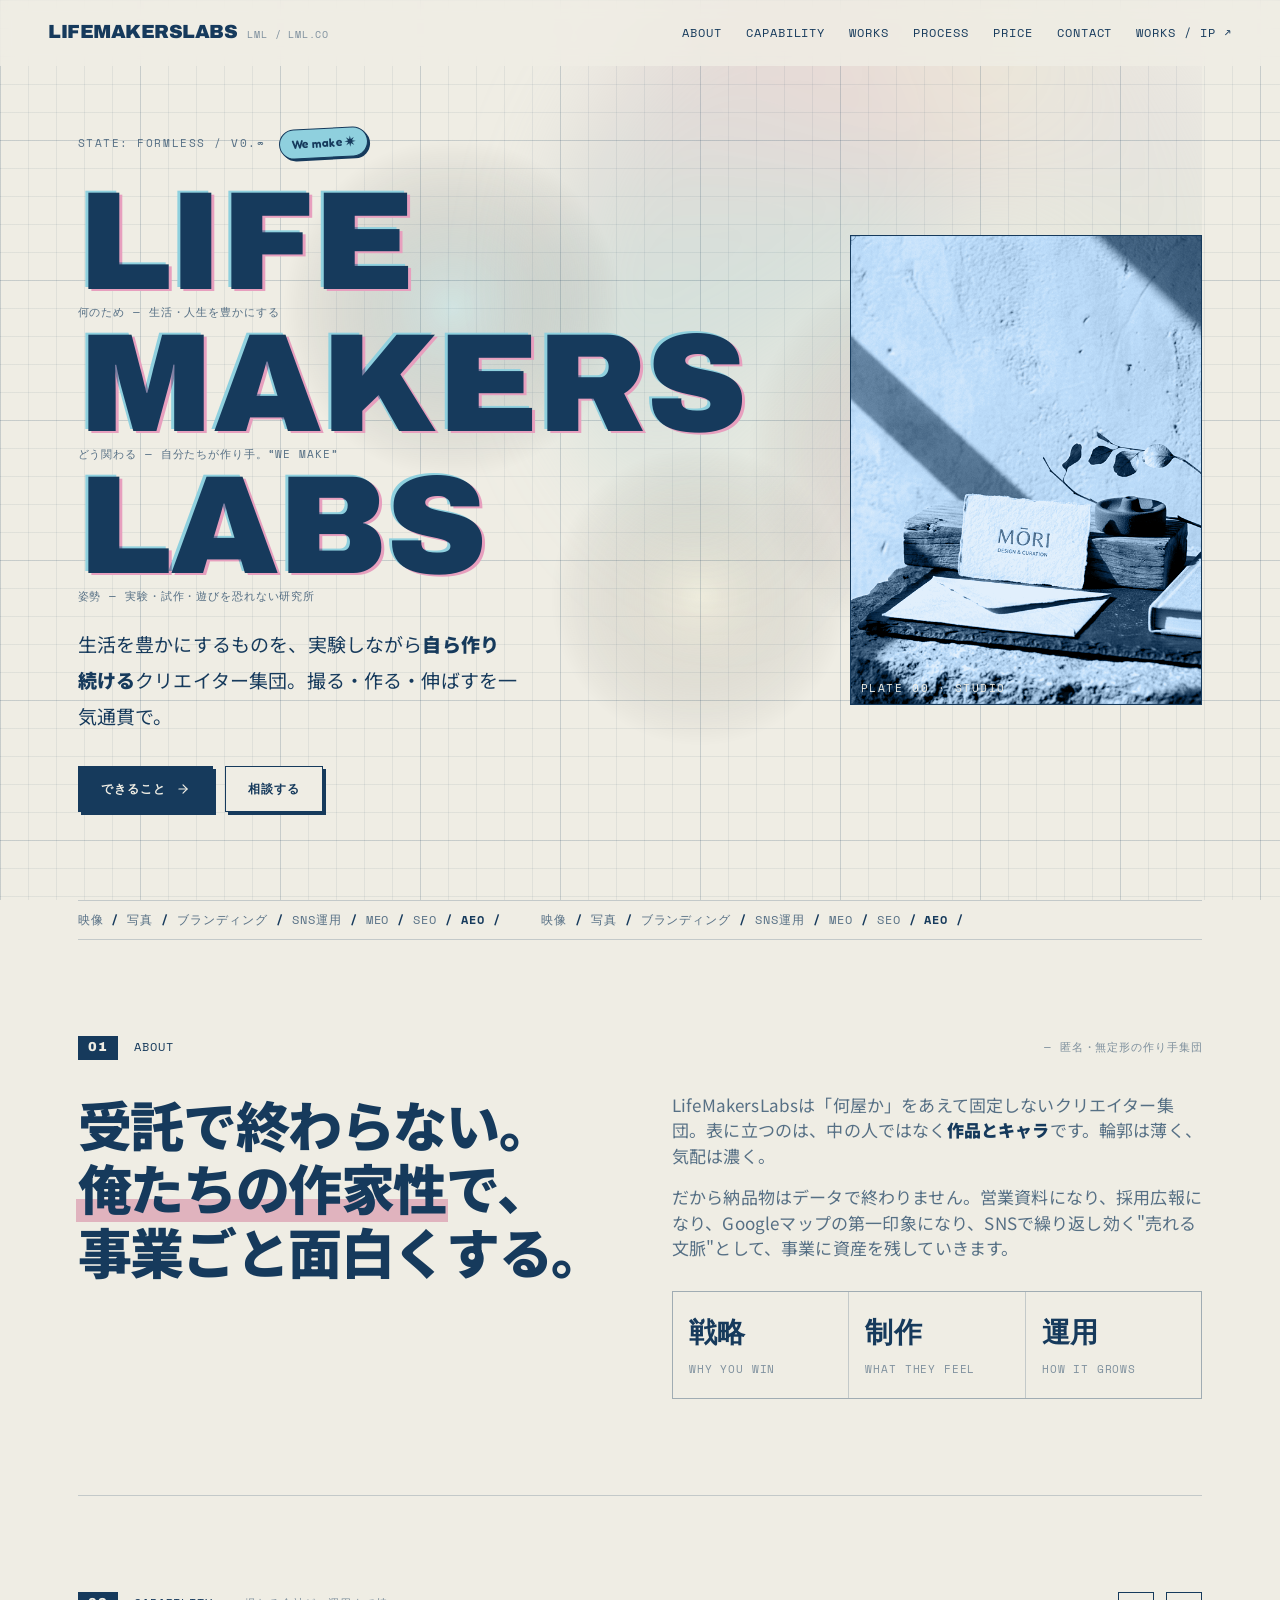
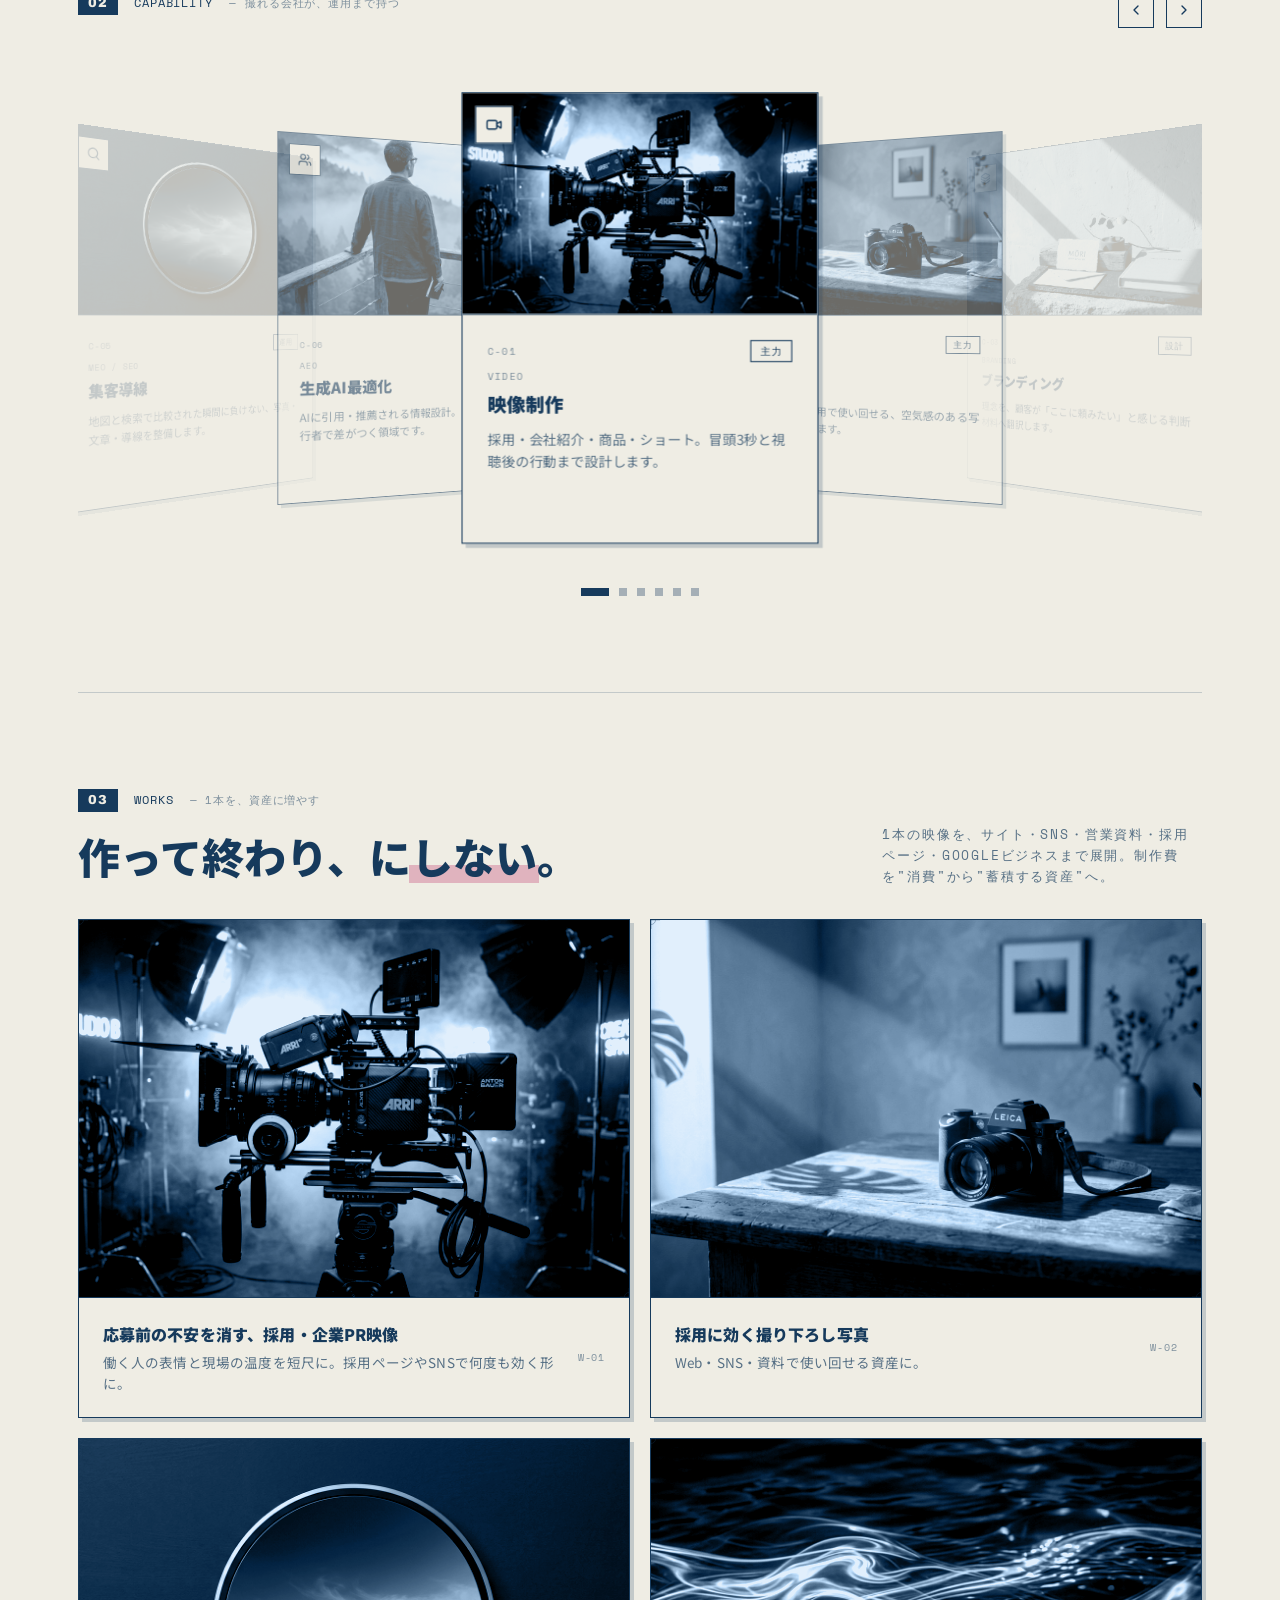
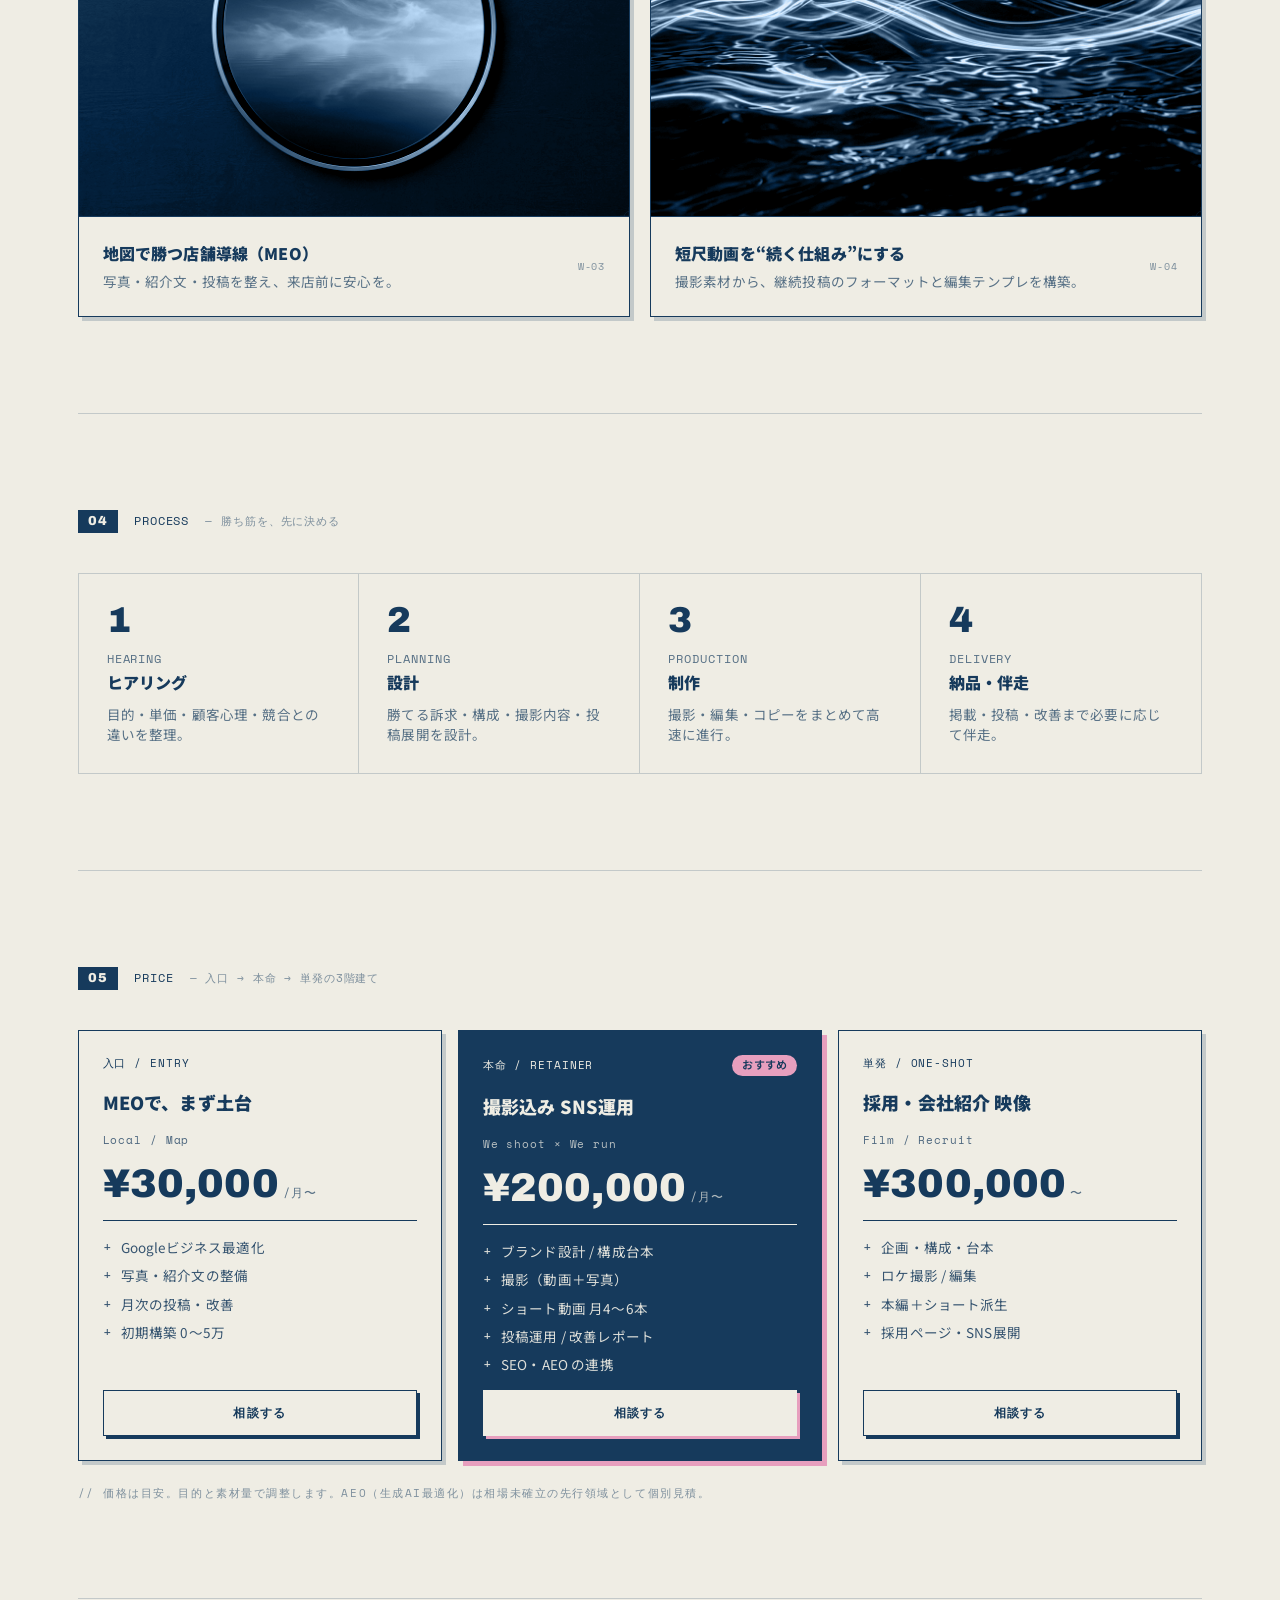
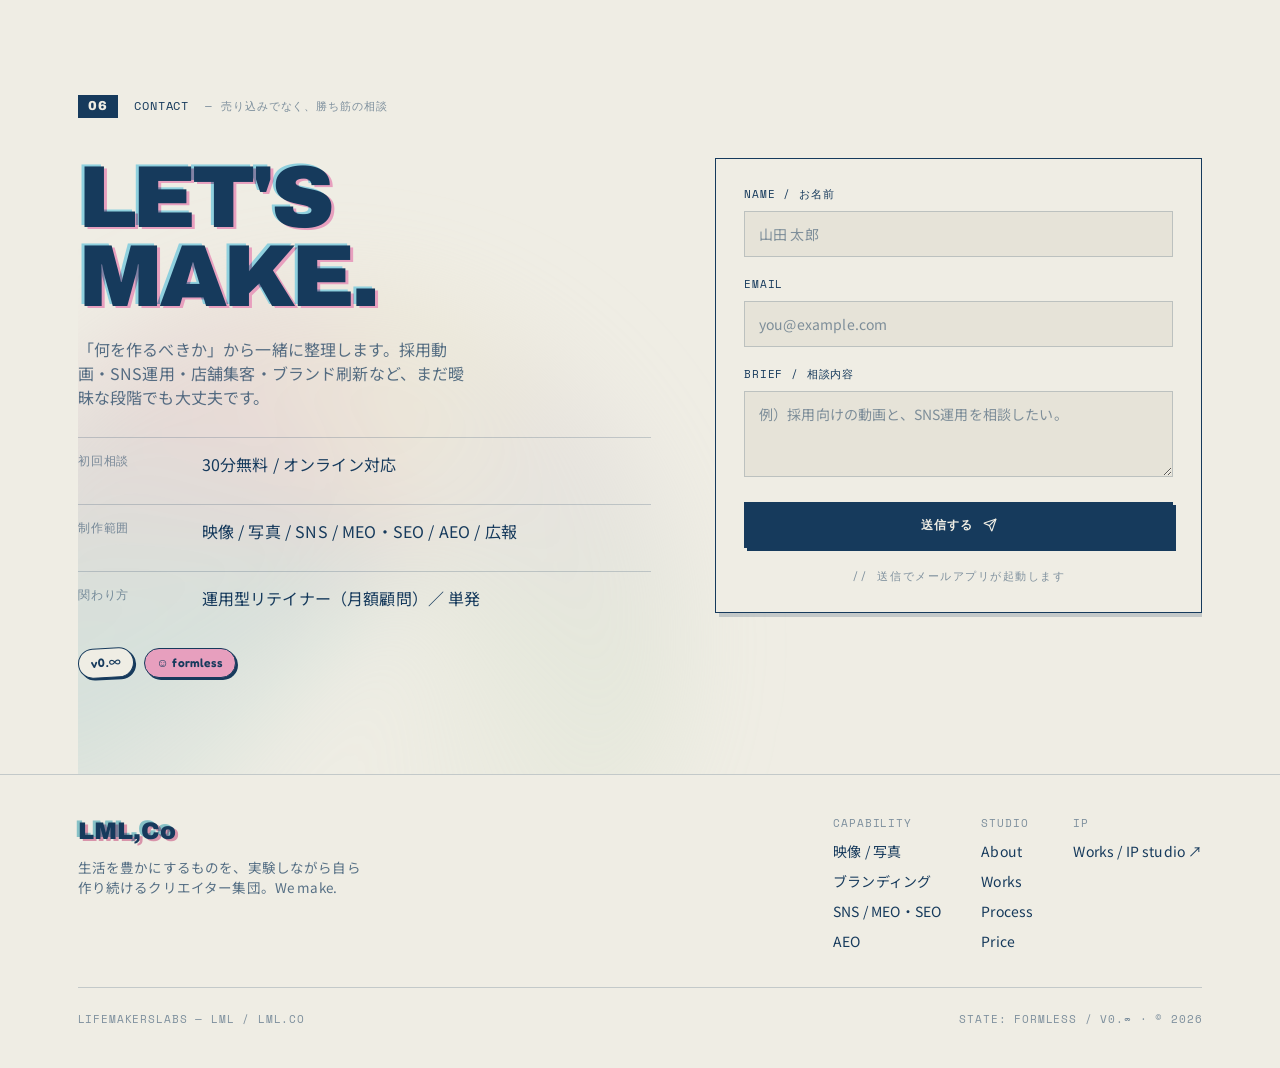
==== commit de0b3eb9: "Replace static site with rebranded React build (webtest reuse) Rebuilds the AI Studio "webtest" Reac" ====
--- a/index.html
+++ b/index.html
@@ -1,605 +1,16 @@
-<!DOCTYPE html>
+<!doctype html>
 <html lang="ja">
-<head>
-<meta charset="UTF-8">
-<meta name="viewport" content="width=device-width, initial-scale=1.0">
-<meta name="description" content="LifeMakersLabs（LML / Lml.co）— 生活を豊かにするものを、実験しながら自ら作り続けるクリエイター集団。映像・写真・ブランディング・SNS・MEO・AEOの運用型リテイナー。">
-<meta name="theme-color" content="#EFEDE4">
-<title>LifeMakersLabs — We make. ／ 生活を、実験しながら、自ら作る。</title>
+  <head>
+    <meta charset="UTF-8" />
+    <meta name="viewport" content="width=device-width, initial-scale=1.0" />
+    <meta name="description" content="LifeMakersLabs（LML / Lml.co）— 生活を豊かにするものを、実験しながら自ら作り続けるクリエイター集団。映像・写真・ブランディング・SNS・MEO・AEOの運用型リテイナー。" />
+    <meta name="theme-color" content="#EFEDE4" />
+    <title>LifeMakersLabs — We make. ／ 生活を、実験しながら、自ら作る。</title>
+    <script type="module" crossorigin src="/assets/index-DNWXtrWx.js"></script>
+    <link rel="stylesheet" crossorigin href="/assets/index-Dne-K0Oc.css">
+  </head>
+  <body>
+    <div id="root"></div>
+  </body>
+</html>
 
-<link rel="preconnect" href="https://fonts.googleapis.com">
-<link rel="preconnect" href="https://fonts.gstatic.com" crossorigin>
-<link href="https://fonts.googleapis.com/css2?family=Archivo:wght@700;800;900&family=Space+Mono:wght@400;700&family=Noto+Sans+JP:wght@400;500;700;900&family=Fredoka:wght@500;600&display=swap" rel="stylesheet">
-
-<style>
-/* ==============================================================
-   LifeMakersLabs — "Lab Brutalism × Riso zine" / STUDIO MODE
-   青写真インク1色(#163A5C) + 設計図グリッド + リソ粒状/版ズレ
-   + プリズム一閃(激薄) + 仕様HUD。外部依存=Google Fontsのみ(無料)
-   ============================================================== */
-:root{
-  --paper:#EFEDE4;          /* riso paper */
-  --paper-2:#E6E3D8;
-  --ink:#163A5C;            /* blueprint ink — the only text color */
-  --ink-70:rgba(22,58,92,.70);
-  --ink-52:rgba(22,58,92,.52);
-  --line:rgba(22,58,92,.20);
-  --line-2:rgba(22,58,92,.34);
-  --grid:rgba(22,58,92,.07);
-  --grid-strong:rgba(22,58,92,.12);
-  /* riso misregistration channels (pastel, low opacity) */
-  --riso-pink:#E79FBE;
-  --riso-cyan:#8FD0DE;
-  /* prism pastels (激薄で一閃のみ) */
-  --prism:conic-gradient(from 210deg at 62% 38%,
-     rgba(143,208,222,.00) 0deg, rgba(143,208,222,.55) 40deg,
-     rgba(231,159,190,.45) 95deg, rgba(246,236,201,.50) 150deg,
-     rgba(213,205,235,.42) 210deg, rgba(201,230,211,.40) 270deg,
-     rgba(143,208,222,.00) 340deg);
-  --arch:"Archivo", system-ui, sans-serif;
-  --mono:"Space Mono", ui-monospace, Consolas, monospace;
-  --jp:"Noto Sans JP", system-ui, "Hiragino Sans", "Yu Gothic UI", Meiryo, sans-serif;
-  --round:"Fredoka", var(--jp);
-  --edge:clamp(18px,4.5vw,64px);
-  --max:1240px;
-  --ease:cubic-bezier(.2,.7,.2,1);
-}
-*{ box-sizing:border-box; }
-html{ scroll-behavior:smooth; background:var(--paper); }
-body{
-  margin:0; color:var(--ink); background:var(--paper);
-  font-family:var(--jp); font-size:16px; line-height:1.8;
-  -webkit-font-smoothing:antialiased;
-  overflow-x:hidden; position:relative;
-}
-/* blueprint grid — always on (命綱①) */
-body{
-  background-image:
-    linear-gradient(var(--grid) 1px, transparent 1px),
-    linear-gradient(90deg, var(--grid) 1px, transparent 1px),
-    linear-gradient(var(--grid-strong) 1px, transparent 1px),
-    linear-gradient(90deg, var(--grid-strong) 1px, transparent 1px);
-  background-size:28px 28px, 28px 28px, 140px 140px, 140px 140px;
-}
-/* riso grain — STRONG (命綱②) */
-body::after{
-  content:""; position:fixed; inset:0; z-index:120; pointer-events:none;
-  opacity:.16; mix-blend-mode:multiply;
-  background-image:url("data:image/svg+xml,%3Csvg xmlns='http://www.w3.org/2000/svg' viewBox='0 0 220 220'%3E%3Cfilter id='g'%3E%3CfeTurbulence type='fractalNoise' baseFrequency='.86' numOctaves='2' stitchTiles='stitch'/%3E%3C/filter%3E%3Crect width='100%25' height='100%25' filter='url(%23g)'/%3E%3C/svg%3E");
-}
-img,video{ display:block; max-width:100%; }
-a{ color:inherit; text-decoration:none; }
-button,input,textarea{ font:inherit; color:inherit; }
-h1,h2,h3,h4{ margin:0; }
-p{ margin:0; }
-::selection{ background:var(--ink); color:var(--paper); }
-:focus-visible{ outline:2px solid var(--ink); outline-offset:3px; }
-
-.mono{ font-family:var(--mono); letter-spacing:.08em; }
-.wrap{ width:min(100%,var(--max)); margin-inline:auto; padding-inline:var(--edge); }
-
-/* spec label (HUD) */
-.spec{ font-family:var(--mono); font-size:11px; letter-spacing:.14em; text-transform:uppercase; color:var(--ink-70); }
-
-/* zine sticker (かわいさ = Fredoka限定) */
-.sticker{
-  display:inline-flex; align-items:center; gap:6px;
-  font-family:var(--round); font-weight:600; font-size:12px; letter-spacing:.02em;
-  color:var(--ink); background:var(--paper); border:1.5px solid var(--ink);
-  border-radius:999px; padding:5px 12px; box-shadow:2px 2px 0 var(--ink);
-}
-.sticker.pink{ background:var(--riso-pink); }
-.sticker.cyan{ background:var(--riso-cyan); }
-.sticker.rot{ transform:rotate(-3deg); }
-
-/* registration marks ⊕ (riso印刷の見当) — 構造の意味を持つ装置 */
-.reg{ position:absolute; width:18px; height:18px; color:var(--line-2); pointer-events:none; z-index:2; }
-.reg::before,.reg::after{ content:""; position:absolute; background:currentColor; }
-.reg::before{ left:50%; top:0; width:1px; height:100%; transform:translateX(-.5px); }
-.reg::after{ top:50%; left:0; height:1px; width:100%; transform:translateY(-.5px); }
-.reg i{ position:absolute; inset:4px; border:1px solid currentColor; border-radius:50%; }
-.reg.tl{ top:-9px; left:-9px; } .reg.tr{ top:-9px; right:-9px; }
-.reg.bl{ bottom:-9px; left:-9px; } .reg.br{ bottom:-9px; right:-9px; }
-
-/* prism flare — one gesture per view, 激薄 (命綱を破らない) */
-.flare{ position:absolute; z-index:0; width:min(72vw,720px); aspect-ratio:1; border-radius:50%;
-  background:var(--prism); filter:blur(46px) saturate(.85); opacity:.5; pointer-events:none;
-  mix-blend-mode:multiply; }
-@media (prefers-reduced-motion:no-preference){
-  .flare{ animation:drift 20s var(--ease) infinite alternate; }
-}
-@keyframes drift{ from{ transform:translate(0,0) scale(1) rotate(0deg); } to{ transform:translate(4%,-3%) scale(1.08) rotate(16deg); } }
-
-/* riso misregistration text (版ズレ) */
-.riso{ position:relative; display:inline-block; color:var(--ink); }
-.riso::before,.riso::after{
-  content:attr(data-t); position:absolute; left:0; top:0; z-index:-1;
-  mix-blend-mode:multiply; transition:transform .5s var(--ease);
-}
-.riso::before{ color:var(--riso-pink); transform:translate(3px,2px); }
-.riso::after{ color:var(--riso-cyan); transform:translate(-3px,-2px); }
-.riso:hover::before{ transform:translate(6px,4px); }
-.riso:hover::after{ transform:translate(-6px,-4px); }
-
-/* ============ HEADER ============ */
-.head{ position:fixed; inset:0 0 auto; z-index:100; height:66px;
-  display:flex; align-items:center; justify-content:space-between; padding-inline:var(--edge);
-  background:color-mix(in srgb,var(--paper) 82%,transparent); backdrop-filter:blur(8px);
-  border-bottom:1px solid transparent; transition:border-color .3s var(--ease); }
-.head.on{ border-bottom-color:var(--line); }
-.brand{ font-family:var(--arch); font-weight:900; font-size:19px; letter-spacing:-.03em; text-transform:uppercase; }
-.brand small{ font-family:var(--mono); font-weight:400; font-size:10px; letter-spacing:.14em; color:var(--ink-52); text-transform:uppercase; margin-left:10px; }
-.nav{ display:flex; align-items:center; gap:24px; }
-.nav a{ font-family:var(--mono); font-size:12px; letter-spacing:.08em; text-transform:uppercase; position:relative; }
-.nav a::after{ content:""; position:absolute; left:0; right:100%; bottom:-3px; height:1.5px; background:var(--ink); transition:right .3s var(--ease); }
-.nav a:hover::after{ right:0; }
-.menu{ display:none; width:40px; height:40px; border:1.5px solid var(--ink); background:none; cursor:pointer; align-items:center; justify-content:center; }
-.menu span{ width:16px; height:2px; background:var(--ink); position:relative; }
-.menu span::before,.menu span::after{ content:""; position:absolute; left:0; width:16px; height:2px; background:var(--ink); }
-.menu span::before{ top:-5px; } .menu span::after{ top:5px; }
-body.open .menu span{ background:transparent; }
-body.open .menu span::before{ transform:translateY(5px) rotate(45deg); }
-body.open .menu span::after{ transform:translateY(-5px) rotate(-45deg); }
-body.open{ overflow:hidden; }
-
-/* ============ PLATE scaffold ============ */
-.plate{ position:relative; padding-block:clamp(64px,9vw,128px); }
-.plate + .plate{ border-top:1px solid var(--line); }
-.plate-tag{ display:flex; align-items:baseline; gap:16px; flex-wrap:wrap; margin-bottom:34px; }
-.plate-tag .no{ font-family:var(--arch); font-weight:900; font-size:13px; letter-spacing:.02em; color:var(--ink); background:var(--ink); color:var(--paper); padding:2px 9px; }
-.plate-tag .nm{ font-family:var(--mono); font-size:12px; letter-spacing:.16em; text-transform:uppercase; }
-.plate-tag .co{ font-family:var(--mono); font-size:11px; letter-spacing:.1em; color:var(--ink-52); margin-left:auto; }
-
-.reveal{ opacity:0; transform:translateY(22px); transition:opacity .8s var(--ease), transform .8s var(--ease); }
-.reveal.in{ opacity:1; transform:none; }
-
-/* ============ HERO (plate 00) ============ */
-.hero{ position:relative; min-height:100svh; display:flex; align-items:center; padding:96px 0 60px; overflow:hidden; }
-.hero .flare{ top:-8%; right:-6%; }
-.hero-grid{ display:grid; grid-template-columns:1.35fr .65fr; gap:clamp(24px,4vw,56px); align-items:center; position:relative; z-index:1; }
-.hero-spec{ display:flex; gap:14px; flex-wrap:wrap; align-items:center; margin-bottom:26px; }
-.wordmark{ font-family:var(--arch); font-weight:900; text-transform:uppercase; letter-spacing:-.04em; line-height:.86; }
-.wordmark span{ display:block; font-size:clamp(52px,13vw,168px); }
-.wordmark .gloss{ display:block; font-family:var(--mono); font-weight:400; font-size:clamp(10px,1vw,12px); letter-spacing:.14em; color:var(--ink-70); text-transform:uppercase; margin:6px 0 14px; }
-.hero-lead{ font-family:var(--jp); font-weight:500; font-size:clamp(15px,1.5vw,19px); line-height:1.9; max-width:40ch; margin-top:26px; }
-.hero-lead b{ font-weight:900; }
-.hero-cta{ display:flex; gap:12px; flex-wrap:wrap; margin-top:30px; }
-.btn{ display:inline-flex; align-items:center; gap:9px; padding:13px 22px; font-family:var(--mono); font-weight:700;
-  font-size:12px; letter-spacing:.1em; text-transform:uppercase; border:1.5px solid var(--ink); background:var(--paper);
-  cursor:pointer; box-shadow:3px 3px 0 var(--ink); transition:transform .18s var(--ease), box-shadow .18s var(--ease), background .18s var(--ease), color .18s var(--ease); }
-.btn:hover{ transform:translate(-2px,-2px); box-shadow:5px 5px 0 var(--ink); }
-.btn.solid{ background:var(--ink); color:var(--paper); }
-.btn.solid:hover{ background:var(--ink); }
-.btn:active{ transform:translate(1px,1px); box-shadow:1px 1px 0 var(--ink); }
-
-/* riso duotone photo plate (single navy ink print) */
-.dt{ position:relative; border:1.5px solid var(--ink); background:var(--paper); overflow:hidden; }
-.dt img{ width:100%; height:100%; object-fit:cover; filter:grayscale(1) contrast(1.12) brightness(1.06); mix-blend-mode:multiply; }
-.dt::after{ content:""; position:absolute; inset:0; background:var(--ink); mix-blend-mode:color; opacity:.9; pointer-events:none; }
-.dt .cap{ position:absolute; left:10px; bottom:9px; z-index:3; }
-.hero-plate{ position:relative; }
-.hero-plate .dt{ aspect-ratio:3/4; }
-
-/* ============ spec strip ============ */
-.strip{ border-block:1px solid var(--line); overflow:hidden; }
-.strip-track{ display:flex; width:max-content; animation:march 34s linear infinite; padding:11px 0; }
-@media (prefers-reduced-motion:reduce){ .strip-track{ animation:none; } }
-.strip-track span{ font-family:var(--mono); font-size:12px; letter-spacing:.14em; text-transform:uppercase; color:var(--ink-70); padding-right:34px; white-space:nowrap; }
-.strip-track b{ color:var(--ink); }
-@keyframes march{ to{ transform:translateX(-50%); } }
-
-/* ============ ABOUT (plate 01) ============ */
-.about-grid{ display:grid; grid-template-columns:1fr 1fr; gap:clamp(28px,5vw,72px); align-items:start; }
-.big{ font-family:var(--jp); font-weight:900; font-size:clamp(28px,4.4vw,54px); line-height:1.18; letter-spacing:-.02em; }
-.big .u{ position:relative; white-space:nowrap; }
-.big .u::after{ content:""; position:absolute; left:-2px; right:-2px; bottom:.08em; height:.42em; background:var(--riso-pink); opacity:.65; z-index:-1; mix-blend-mode:multiply; }
-.about-copy{ display:grid; gap:18px; }
-.about-copy p{ color:var(--ink-70); font-size:clamp(15px,1.4vw,17px); }
-.tenets{ display:grid; grid-template-columns:repeat(3,1fr); gap:1px; background:var(--line); border:1px solid var(--line); margin-top:14px; }
-.tenet{ background:var(--paper); padding:20px 16px; }
-.tenet b{ display:block; font-family:var(--arch); font-weight:900; font-size:clamp(20px,2.4vw,28px); }
-.tenet span{ font-family:var(--mono); font-size:10.5px; letter-spacing:.1em; text-transform:uppercase; color:var(--ink-52); }
-
-/* ============ CAPABILITY (plate 02) ============ */
-.cap-list{ border-top:1.5px solid var(--ink); }
-.cap{ display:grid; grid-template-columns:56px 1fr 1.1fr auto; gap:20px; align-items:center;
-  padding:22px 6px; border-bottom:1px solid var(--line); position:relative; transition:padding-left .3s var(--ease), background .3s var(--ease); }
-.cap:hover{ padding-left:16px; background:color-mix(in srgb,var(--riso-cyan) 22%, transparent); }
-.cap .n{ font-family:var(--mono); font-size:12px; color:var(--ink-52); }
-.cap .t{ font-family:var(--arch); font-weight:900; font-size:clamp(19px,2vw,27px); text-transform:uppercase; letter-spacing:-.01em; }
-.cap .t em{ display:block; font-family:var(--jp); font-weight:700; font-size:13px; letter-spacing:0; text-transform:none; color:var(--ink-70); font-style:normal; margin-top:2px; }
-.cap .d{ color:var(--ink-70); font-size:14px; }
-.cap .badge{ font-family:var(--mono); font-size:10px; letter-spacing:.08em; text-transform:uppercase; border:1.5px solid var(--ink); padding:3px 8px; white-space:nowrap; }
-.cap .badge.hot{ background:var(--riso-pink); }
-
-/* ============ WORKS (plate 03) ============ */
-.works-head{ display:flex; justify-content:space-between; align-items:end; gap:20px; flex-wrap:wrap; margin-bottom:30px; }
-.works{ display:grid; grid-template-columns:repeat(12,1fr); gap:clamp(14px,2vw,22px); }
-.work{ position:relative; }
-.work .dt{ aspect-ratio:16/11; }
-.work.a{ grid-column:span 7; } .work.b{ grid-column:span 5; }
-.work.c{ grid-column:span 5; } .work.d{ grid-column:span 7; }
-.work .meta{ display:flex; justify-content:space-between; gap:12px; align-items:baseline; margin-top:12px; padding-top:12px; border-top:1px solid var(--line); }
-.work h3{ font-family:var(--jp); font-weight:900; font-size:clamp(16px,1.8vw,21px); letter-spacing:-.01em; }
-.work p{ color:var(--ink-70); font-size:13.5px; margin-top:5px; }
-.work .tag{ font-family:var(--mono); font-size:10px; letter-spacing:.1em; text-transform:uppercase; color:var(--ink-52); white-space:nowrap; }
-
-/* ============ PROCESS (plate 04) ============ */
-.flow{ display:grid; grid-template-columns:repeat(4,1fr); border:1px solid var(--line); }
-.step{ padding:26px 22px; border-right:1px solid var(--line); position:relative; }
-.step:last-child{ border-right:0; }
-.step .num{ font-family:var(--arch); font-weight:900; font-size:44px; line-height:1; }
-.step .en{ font-family:var(--mono); font-size:12px; letter-spacing:.12em; text-transform:uppercase; color:var(--ink-70); margin-top:12px; }
-.step h3{ font-family:var(--jp); font-weight:900; font-size:16px; margin-top:2px; }
-.step p{ color:var(--ink-70); font-size:13.5px; margin-top:10px; }
-
-/* ============ PRICE (plate 05) — 3階建て ============ */
-.tiers{ display:grid; grid-template-columns:repeat(3,1fr); gap:16px; align-items:stretch; }
-.tier{ border:1.5px solid var(--ink); background:var(--paper); padding:26px; display:flex; flex-direction:column; gap:18px;
-  box-shadow:4px 4px 0 var(--line); transition:transform .2s var(--ease), box-shadow .2s var(--ease); }
-.tier:hover{ transform:translate(-2px,-2px); box-shadow:7px 7px 0 var(--line-2); }
-.tier.core{ background:var(--ink); color:var(--paper); box-shadow:5px 5px 0 var(--riso-pink); }
-.tier.core .mono,.tier.core .t-role,.tier.core li{ color:inherit; }
-.tier .t-top{ display:flex; align-items:center; justify-content:space-between; }
-.tier .t-kind{ font-family:var(--mono); font-size:11px; letter-spacing:.14em; text-transform:uppercase; }
-.tier .t-pick{ font-family:var(--round); font-weight:600; font-size:11px; background:var(--riso-pink); color:var(--ink); border:1.5px solid var(--paper); border-radius:999px; padding:3px 10px; }
-.tier h3{ font-family:var(--jp); font-weight:900; font-size:19px; letter-spacing:-.01em; }
-.tier .t-role{ font-family:var(--mono); font-size:11px; letter-spacing:.06em; color:var(--ink-52); }
-.tier .price{ font-family:var(--arch); font-weight:900; font-size:clamp(30px,3.6vw,42px); line-height:1; letter-spacing:-.02em; }
-.tier .price small{ font-family:var(--mono); font-size:12px; font-weight:400; letter-spacing:0; opacity:.7; }
-.tier ul{ list-style:none; margin:0; padding:16px 0 0; border-top:1px solid currentColor; display:grid; gap:9px; }
-.tier li{ display:grid; grid-template-columns:auto 1fr; gap:9px; font-size:13.5px; color:var(--ink-70); }
-.tier li::before{ content:"+"; font-family:var(--mono); }
-.tier .btn{ margin-top:auto; justify-content:center; }
-.tier.core .btn{ background:var(--paper); color:var(--ink); box-shadow:3px 3px 0 var(--riso-pink); border-color:var(--paper); }
-.price-note{ margin-top:22px; font-family:var(--mono); font-size:11.5px; color:var(--ink-52); letter-spacing:.02em; }
-
-/* ============ CONTACT (plate 06) ============ */
-.contact{ position:relative; overflow:hidden; }
-.contact .flare{ bottom:-30%; left:-10%; }
-.contact-grid{ display:grid; grid-template-columns:1fr .85fr; gap:clamp(30px,5vw,72px); align-items:start; position:relative; z-index:1; }
-.contact h2{ font-family:var(--arch); font-weight:900; font-size:clamp(40px,7vw,96px); line-height:.9; text-transform:uppercase; letter-spacing:-.04em; }
-.contact .sub{ font-family:var(--jp); font-weight:500; color:var(--ink-70); margin-top:20px; max-width:44ch; }
-.contact-list{ list-style:none; margin:28px 0 0; padding:0; }
-.contact-list li{ display:grid; grid-template-columns:130px 1fr; gap:14px; padding:14px 0; border-top:1px solid var(--line); }
-.contact-list dt{ font-family:var(--mono); font-size:11px; letter-spacing:.12em; text-transform:uppercase; color:var(--ink-52); }
-.contact-list dd{ margin:0; font-size:14.5px; }
-.form{ border:1.5px solid var(--ink); background:var(--paper); padding:clamp(22px,3vw,32px); box-shadow:5px 5px 0 var(--ink); }
-.field{ display:grid; gap:7px; padding:12px 0; border-bottom:1px solid var(--line); }
-.field:first-child{ padding-top:0; }
-.field label{ font-family:var(--mono); font-size:11px; letter-spacing:.1em; text-transform:uppercase; color:var(--ink-52); }
-.field input,.field textarea{ width:100%; background:none; border:0; outline:none; font-family:var(--jp); font-size:16px; padding:4px 0; resize:vertical; }
-.field.focus{ border-color:var(--ink); }
-.form .btn{ width:100%; justify-content:center; margin-top:20px; }
-.form-note{ font-family:var(--mono); font-size:10.5px; color:var(--ink-52); margin-top:12px; letter-spacing:.02em; }
-
-/* ============ FOOTER ============ */
-.foot{ border-top:1.5px solid var(--ink); padding:clamp(44px,6vw,80px) 0 36px; }
-.foot-top{ display:flex; justify-content:space-between; gap:36px; flex-wrap:wrap; }
-.foot-mark{ font-family:var(--arch); font-weight:900; font-size:clamp(40px,7vw,92px); text-transform:uppercase; letter-spacing:-.05em; line-height:.86; }
-.foot-blurb{ max-width:34ch; color:var(--ink-70); font-size:14px; margin-top:14px; }
-.foot-nav{ display:flex; gap:52px; flex-wrap:wrap; }
-.foot-col{ display:grid; gap:11px; align-content:start; }
-.foot-col h4{ font-family:var(--mono); font-size:11px; letter-spacing:.14em; text-transform:uppercase; color:var(--ink-52); }
-.foot-col a{ font-size:14px; }
-.foot-col a:hover{ text-decoration:underline; text-underline-offset:3px; }
-.foot-bot{ display:flex; justify-content:space-between; gap:14px; flex-wrap:wrap; align-items:center;
-  margin-top:40px; padding-top:22px; border-top:1px solid var(--line);
-  font-family:var(--mono); font-size:11px; letter-spacing:.08em; text-transform:uppercase; color:var(--ink-52); }
-
-/* ============ RESPONSIVE ============ */
-@media (max-width:940px){
-  .nav{ position:fixed; inset:66px 12px auto; flex-direction:column; align-items:stretch; gap:0; padding:8px 18px;
-    background:var(--paper); border:1.5px solid var(--ink); box-shadow:5px 5px 0 var(--ink);
-    opacity:0; transform:translateY(-10px); pointer-events:none; transition:opacity .25s var(--ease), transform .25s var(--ease); }
-  body.open .nav{ opacity:1; transform:none; pointer-events:auto; }
-  .nav a{ padding:14px 2px; border-bottom:1px solid var(--line); font-size:14px; }
-  .nav a:last-child{ border:0; }
-  .nav a::after{ display:none; }
-  .menu{ display:inline-flex; }
-  .hero-grid,.about-grid,.contact-grid{ grid-template-columns:1fr; }
-  .hero-plate{ display:none; }
-  .tiers,.flow{ grid-template-columns:1fr; }
-  .flow{ border:1px solid var(--line); }
-  .step{ border-right:0; border-bottom:1px solid var(--line); }
-  .step:last-child{ border-bottom:0; }
-  .work.a,.work.b,.work.c,.work.d{ grid-column:span 12; }
-  .cap{ grid-template-columns:44px 1fr auto; }
-  .cap .d{ grid-column:2; grid-row:2; }
-}
-@media (max-width:560px){
-  .head{ height:58px; } .nav{ inset:58px 12px auto; }
-  .tenets{ grid-template-columns:1fr; }
-  .cap{ grid-template-columns:1fr auto; } .cap .n{ display:none; }
-  .contact-list li{ grid-template-columns:1fr; gap:3px; }
-  .hero-cta{ width:100%; } .hero-cta .btn{ flex:1; justify-content:center; }
-}
-@media (prefers-reduced-motion:reduce){
-  *,*::before,*::after{ animation-duration:.001ms!important; transition-duration:.001ms!important; }
-  .reveal{ opacity:1; transform:none; }
-}
-</style>
-</head>
-
-<body id="top">
-
-<header class="head">
-  <a class="brand" href="#top">LifeMakersLabs<small>LML / Lml.co</small></a>
-  <nav class="nav" aria-label="メインナビ">
-    <a href="#about">About</a>
-    <a href="#capability">Capability</a>
-    <a href="#works">Works</a>
-    <a href="#process">Process</a>
-    <a href="#price">Price</a>
-    <a href="#contact">Contact</a>
-  </nav>
-  <button class="menu" data-menu aria-label="メニュー" aria-expanded="false"><span></span></button>
-</header>
-
-<main class="wrap">
-
-  <!-- ===== HERO / PLATE 00 ===== -->
-  <section class="hero" id="hero">
-    <div class="flare" aria-hidden="true"></div>
-    <div class="hero-grid">
-      <div>
-        <div class="hero-spec reveal">
-          <span class="spec">state: formless / v0.∞</span>
-          <span class="sticker cyan rot">We make ✷</span>
-        </div>
-        <h1 class="wordmark reveal" aria-label="LifeMakersLabs">
-          <span class="riso" data-t="LIFE">LIFE</span>
-          <span class="gloss">何のため — 生活・人生を豊かにする</span>
-          <span class="riso" data-t="MAKERS">MAKERS</span>
-          <span class="gloss">どう関わる — 自分たちが作り手。“We make”</span>
-          <span class="riso" data-t="LABS">LABS</span>
-          <span class="gloss">姿勢 — 実験・試作・遊びを恐れない研究所</span>
-        </h1>
-        <p class="hero-lead reveal">生活を豊かにするものを、実験しながら<b>自ら作り続ける</b>クリエイター集団。撮る・作る・伸ばすを一気通貫で。</p>
-        <div class="hero-cta reveal">
-          <a class="btn solid" href="#capability">できること <span aria-hidden="true">→</span></a>
-          <a class="btn" href="#contact">相談する</a>
-        </div>
-      </div>
-      <div class="hero-plate reveal">
-        <div class="dt">
-          <img src="image_crop_and_resize-b586fd7d-ef78-4442-bff4-7b1e2da5390e.jpg" alt="スタジオでの撮影">
-          <span class="reg tl"><i></i></span><span class="reg tr"><i></i></span>
-          <span class="reg bl"><i></i></span><span class="reg br"><i></i></span>
-          <span class="spec cap">PLATE 00 · STUDIO</span>
-        </div>
-      </div>
-    </div>
-  </section>
-
-  <!-- ===== SPEC STRIP ===== -->
-  <div class="strip" aria-hidden="true">
-    <div class="strip-track">
-      <span>映像 <b>/</b> 写真 <b>/</b> ブランディング <b>/</b> SNS運用 <b>/</b> MEO <b>/</b> SEO <b>/</b> <b>AEO</b> <b>/</b>&nbsp;</span>
-      <span>映像 <b>/</b> 写真 <b>/</b> ブランディング <b>/</b> SNS運用 <b>/</b> MEO <b>/</b> SEO <b>/</b> <b>AEO</b> <b>/</b>&nbsp;</span>
-    </div>
-  </div>
-
-  <!-- ===== ABOUT / PLATE 01 ===== -->
-  <section class="plate" id="about">
-    <div class="plate-tag reveal"><span class="no">01</span><span class="nm">About</span><span class="co">— 匿名・無定形の作り手集団</span></div>
-    <div class="about-grid">
-      <div class="reveal">
-        <p class="big">受託で終わらない。<br><span class="u">俺たちの作家性</span>で、<br>事業ごと面白くする。</p>
-      </div>
-      <div class="about-copy reveal">
-        <p>LifeMakersLabsは「何屋か」をあえて固定しないクリエイター集団。表に立つのは、中の人ではなく<b>作品とキャラ</b>です。輪郭は薄く、気配は濃く。</p>
-        <p>だから納品物はデータで終わりません。営業資料になり、採用広報になり、Googleマップの第一印象になり、SNSで繰り返し効く“売れる文脈”として、事業に資産を残していきます。</p>
-        <div class="tenets">
-          <div class="tenet"><b>戦略</b><span>Why you win</span></div>
-          <div class="tenet"><b>制作</b><span>What they feel</span></div>
-          <div class="tenet"><b>運用</b><span>How it grows</span></div>
-        </div>
-      </div>
-    </div>
-  </section>
-
-  <!-- ===== CAPABILITY / PLATE 02 ===== -->
-  <section class="plate" id="capability">
-    <div class="plate-tag reveal"><span class="no">02</span><span class="nm">Capability</span><span class="co">— 撮れる会社が、運用まで持つ</span></div>
-    <div class="cap-list">
-      <div class="cap reveal"><span class="n">C-01</span><div class="t">Video<em>映像制作</em></div><div class="d">採用・会社紹介・商品・ショート。冒頭3秒と視聴後の行動まで設計。</div><span class="badge">主力</span></div>
-      <div class="cap reveal"><span class="n">C-02</span><div class="t">Photo<em>写真撮影</em></div><div class="d">Web・SNS・採用で使い回せる、空気感のある写真資産。</div><span class="badge">主力</span></div>
-      <div class="cap reveal"><span class="n">C-03</span><div class="t">Branding<em>ブランディング</em></div><div class="d">理念を、顧客が「ここに頼みたい」と感じる判断材料へ翻訳。</div><span class="badge">設計</span></div>
-      <div class="cap reveal"><span class="n">C-04</span><div class="t">SNS<em>運用設計</em></div><div class="d">ネタ切れしない投稿設計と改善サイクルで“見られるだけ”を卒業。</div><span class="badge">運用</span></div>
-      <div class="cap reveal"><span class="n">C-05</span><div class="t">MEO / SEO<em>集客導線</em></div><div class="d">地図と検索で比較された瞬間に負けない、写真・文章・導線を整備。</div><span class="badge">運用</span></div>
-      <div class="cap reveal"><span class="n">C-06</span><div class="t">AEO<em>生成AI最適化</em></div><div class="d">AIに引用・推薦される情報設計。相場未確立＝先行者で差がつく領域。</div><span class="badge hot">新領域</span></div>
-    </div>
-  </section>
-
-  <!-- ===== WORKS / PLATE 03 ===== -->
-  <section class="plate" id="works">
-    <div class="plate-tag reveal"><span class="no">03</span><span class="nm">Works</span><span class="co">— 1本を、資産に増やす</span></div>
-    <div class="works-head reveal">
-      <p class="big" style="font-size:clamp(24px,3.4vw,42px)">作って終わり、に<span class="u">しない</span>。</p>
-      <p class="spec" style="max-width:40ch; text-transform:none; font-size:13px; line-height:1.7">1本の映像を、サイト・SNS・営業資料・採用ページ・Googleビジネスまで展開。制作費を“消費”から“蓄積する資産”へ。</p>
-    </div>
-    <div class="works">
-      <article class="work a reveal">
-        <div class="dt"><img src="image_crop_and_resize-b586fd7d-ef78-4442-bff4-7b1e2da5390e.jpg" alt="採用・企業PR映像">
-          <span class="reg tl"><i></i></span><span class="reg br"><i></i></span></div>
-        <div class="meta"><div><h3>応募前の不安を消す、採用・企業PR映像</h3><p>働く人の表情と現場の温度を短尺に。採用ページやSNSで何度も効く形に。</p></div><span class="tag">W-01</span></div>
-      </article>
-      <article class="work b reveal">
-        <div class="dt"><img src="image_crop_and_resize-883c334a-730e-439b-9383-aec8f2a6aa9a.jpg" alt="人物撮影">
-          <span class="reg tl"><i></i></span><span class="reg br"><i></i></span></div>
-        <div class="meta"><div><h3>採用に効く撮り下ろし写真</h3><p>Web・SNS・資料で使い回せる資産に。</p></div><span class="tag">W-02</span></div>
-      </article>
-      <article class="work c reveal">
-        <div class="dt"><img src="image_crop_and_resize-e0dbb88f-c388-4b47-91df-626518e6aed6.jpg" alt="店舗の検索導線">
-          <span class="reg tl"><i></i></span><span class="reg br"><i></i></span></div>
-        <div class="meta"><div><h3>地図で勝つ店舗導線（MEO）</h3><p>写真・紹介文・投稿を整え、来店前に安心を。</p></div><span class="tag">W-03</span></div>
-      </article>
-      <article class="work d reveal">
-        <div class="dt"><img src="image_crop_and_resize-198b0624-cc3d-472e-8e62-59eba9cd1067.jpg" alt="ショート動画運用">
-          <span class="reg tl"><i></i></span><span class="reg br"><i></i></span></div>
-        <div class="meta"><div><h3>短尺動画を“続く仕組み”にする</h3><p>撮影素材から、継続投稿のフォーマットと編集テンプレを構築。</p></div><span class="tag">W-04</span></div>
-      </article>
-    </div>
-  </section>
-
-  <!-- ===== PROCESS / PLATE 04 ===== -->
-  <section class="plate" id="process">
-    <div class="plate-tag reveal"><span class="no">04</span><span class="nm">Process</span><span class="co">— 勝ち筋を、先に決める</span></div>
-    <div class="flow reveal">
-      <div class="step"><div class="num">1</div><div class="en">Hearing</div><h3>ヒアリング</h3><p>目的・単価・顧客心理・競合との違いを整理。</p></div>
-      <div class="step"><div class="num">2</div><div class="en">Planning</div><h3>設計</h3><p>勝てる訴求・構成・撮影内容・投稿展開を設計。</p></div>
-      <div class="step"><div class="num">3</div><div class="en">Production</div><h3>制作</h3><p>撮影・編集・コピーをまとめて高速に進行。</p></div>
-      <div class="step"><div class="num">4</div><div class="en">Delivery</div><h3>納品・伴走</h3><p>掲載・投稿・改善まで必要に応じて伴走。</p></div>
-    </div>
-  </section>
-
-  <!-- ===== PRICE / PLATE 05 (3階建て) ===== -->
-  <section class="plate" id="price">
-    <div class="plate-tag reveal"><span class="no">05</span><span class="nm">Price</span><span class="co">— 入口 → 本命 → 単発の3階建て</span></div>
-    <div class="tiers">
-      <article class="tier reveal">
-        <div class="t-top"><span class="t-kind">入口 / Entry</span></div>
-        <h3>MEOで、まず土台</h3>
-        <span class="t-role">Local / Map</span>
-        <div class="price">¥30,000<small> /月〜</small></div>
-        <ul>
-          <li>Googleビジネス最適化</li>
-          <li>写真・紹介文の整備</li>
-          <li>月次の投稿・改善</li>
-          <li>初期構築 0〜5万</li>
-        </ul>
-        <a class="btn" href="#contact">入口で相談</a>
-      </article>
-
-      <article class="tier core reveal">
-        <div class="t-top"><span class="t-kind">本命 / Retainer</span><span class="t-pick">おすすめ</span></div>
-        <h3>撮影込み SNS運用</h3>
-        <span class="t-role">We shoot × We run</span>
-        <div class="price">¥200,000<small> /月〜</small></div>
-        <ul>
-          <li>ブランド設計 / 構成台本</li>
-          <li>撮影（動画＋写真）</li>
-          <li>ショート動画 月4〜6本</li>
-          <li>投稿運用 / 改善レポート</li>
-          <li>SEO・AEO の連携</li>
-        </ul>
-        <a class="btn" href="#contact">本命で相談</a>
-      </article>
-
-      <article class="tier reveal">
-        <div class="t-top"><span class="t-kind">単発 / One-shot</span></div>
-        <h3>採用・会社紹介 映像</h3>
-        <span class="t-role">Film / Recruit</span>
-        <div class="price">¥300,000<small> 〜</small></div>
-        <ul>
-          <li>企画・構成・台本</li>
-          <li>ロケ撮影 / 編集</li>
-          <li>本編＋ショート派生</li>
-          <li>採用ページ・SNS展開</li>
-        </ul>
-        <a class="btn" href="#contact">単発で相談</a>
-      </article>
-    </div>
-    <p class="price-note">// 価格は目安。目的と素材量で調整します。AEO（生成AI最適化）は相場未確立の先行領域として個別見積。</p>
-  </section>
-
-  <!-- ===== CONTACT / PLATE 06 ===== -->
-  <section class="plate contact" id="contact">
-    <div class="flare" aria-hidden="true"></div>
-    <div class="plate-tag reveal"><span class="no">06</span><span class="nm">Contact</span><span class="co">— 売り込みでなく、勝ち筋の相談</span></div>
-    <div class="contact-grid">
-      <div>
-        <h2 class="reveal"><span class="riso" data-t="LET’S">LET’S</span><br><span class="riso" data-t="MAKE.">MAKE.</span></h2>
-        <p class="sub reveal">「何を作るべきか」から一緒に整理します。採用動画・SNS運用・店舗集客・ブランド刷新など、まだ曖昧な段階でも大丈夫です。</p>
-        <dl class="contact-list reveal">
-          <li><dt>初回相談</dt><dd>30分無料 / オンライン対応</dd></li>
-          <li><dt>制作範囲</dt><dd>映像 / 写真 / SNS / MEO・SEO / AEO / 広報</dd></li>
-          <li><dt>関わり方</dt><dd>運用型リテイナー（月額顧問）／ 単発</dd></li>
-        </dl>
-        <div style="margin-top:24px; display:flex; gap:10px; flex-wrap:wrap">
-          <span class="sticker rot">v0.∞</span><span class="sticker pink">☺ formless</span>
-        </div>
-      </div>
-      <form class="form reveal" data-form>
-        <div class="field"><label for="name">Name / お名前</label><input id="name" name="name" autocomplete="name" placeholder="山田 太郎"></div>
-        <div class="field"><label for="email">Email</label><input id="email" name="email" type="email" autocomplete="email" placeholder="you@example.com"></div>
-        <div class="field"><label for="message">Brief / 相談内容</label><textarea id="message" name="message" rows="3" placeholder="例）採用向けの動画と、SNS運用を相談したい。"></textarea></div>
-        <button class="btn solid" type="submit">送信する →</button>
-        <p class="form-note">// 送信でメールアプリが起動します</p>
-      </form>
-    </div>
-  </section>
-
-</main>
-
-<footer class="foot">
-  <div class="wrap">
-    <div class="foot-top">
-      <div>
-        <div class="foot-mark riso" data-t="LML,Co">LML,Co</div>
-        <p class="foot-blurb">生活を豊かにするものを、実験しながら自ら作り続けるクリエイター集団。We make.</p>
-      </div>
-      <nav class="foot-nav" aria-label="フッター">
-        <div class="foot-col">
-          <h4>Capability</h4>
-          <a href="#capability">映像 / 写真</a>
-          <a href="#capability">ブランディング</a>
-          <a href="#capability">SNS / MEO・SEO</a>
-          <a href="#capability">AEO</a>
-        </div>
-        <div class="foot-col">
-          <h4>Studio</h4>
-          <a href="#about">About</a>
-          <a href="#works">Works</a>
-          <a href="#process">Process</a>
-          <a href="#price">Price</a>
-        </div>
-      </nav>
-    </div>
-    <div class="foot-bot">
-      <span>LifeMakersLabs — LML / Lml.co</span>
-      <span>state: formless / v0.∞ · © 2026</span>
-    </div>
-  </div>
-</footer>
-
-<script>
-(() => {
-  const body = document.body;
-  const head = document.querySelector('.head');
-  const menu = document.querySelector('[data-menu]');
-
-  menu.addEventListener('click', () => {
-    const o = body.classList.toggle('open');
-    menu.setAttribute('aria-expanded', String(o));
-  });
-  document.querySelectorAll('.nav a').forEach(a => a.addEventListener('click', () => {
-    body.classList.remove('open'); menu.setAttribute('aria-expanded', 'false');
-  }));
-
-  window.addEventListener('scroll', () => head.classList.toggle('on', window.scrollY > 10), { passive:true });
-
-  const io = new IntersectionObserver((es) => {
-    es.forEach(e => { if (e.isIntersecting) { e.target.classList.add('in'); io.unobserve(e.target); } });
-  }, { threshold:.12 });
-  document.querySelectorAll('.reveal').forEach(el => io.observe(el));
-
-  const form = document.querySelector('[data-form]');
-  form.querySelectorAll('input,textarea').forEach(i => {
-    const f = i.closest('.field');
-    i.addEventListener('focus', () => f.classList.add('focus'));
-    i.addEventListener('blur', () => f.classList.remove('focus'));
-  });
-  const contactEmail = ''; /* TODO: 受信用メールアドレスを設定 */
-  form.addEventListener('submit', (e) => {
-    e.preventDefault();
-    const d = new FormData(form);
-    const s = encodeURIComponent('LifeMakersLabs への相談');
-    const b = encodeURIComponent(`お名前: ${d.get('name')||''}\nEmail: ${d.get('email')||''}\n\n相談内容:\n${d.get('message')||''}`);
-    location.href = `mailto:${contactEmail}?subject=${s}&body=${b}`;
-  });
-})();
-</script>
-</body>
-</html>
--- a/assets/index-Dne-K0Oc.css
+++ b/assets/index-Dne-K0Oc.css
@@ -0,0 +1 @@
+@import"https://fonts.googleapis.com/css2?family=Archivo:wght@700;800;900&family=Space+Mono:wght@400;700&family=Noto+Sans+JP:wght@400;500;700;900&family=Fredoka:wght@500;600&display=swap";/*! tailwindcss v4.3.2 | MIT License | https://tailwindcss.com */@layer properties{@supports (((-webkit-hyphens:none)) and (not (margin-trim:inline))) or ((-moz-orient:inline) and (not (color:rgb(from red r g b)))){*,:before,:after,::backdrop{--tw-translate-x:0;--tw-translate-y:0;--tw-translate-z:0;--tw-scale-x:1;--tw-scale-y:1;--tw-scale-z:1;--tw-rotate-x:initial;--tw-rotate-y:initial;--tw-rotate-z:initial;--tw-skew-x:initial;--tw-skew-y:initial;--tw-pan-x:initial;--tw-pan-y:initial;--tw-pinch-zoom:initial;--tw-scroll-snap-strictness:proximity;--tw-space-y-reverse:0;--tw-space-x-reverse:0;--tw-divide-x-reverse:0;--tw-border-style:solid;--tw-divide-y-reverse:0;--tw-leading:initial;--tw-font-weight:initial;--tw-tracking:initial;--tw-ordinal:initial;--tw-slashed-zero:initial;--tw-numeric-figure:initial;--tw-numeric-spacing:initial;--tw-numeric-fraction:initial;--tw-shadow:0 0 #0000;--tw-shadow-color:initial;--tw-shadow-alpha:100%;--tw-inset-shadow:0 0 #0000;--tw-inset-shadow-color:initial;--tw-inset-shadow-alpha:100%;--tw-ring-color:initial;--tw-ring-shadow:0 0 #0000;--tw-inset-ring-color:initial;--tw-inset-ring-shadow:0 0 #0000;--tw-ring-inset:initial;--tw-ring-offset-width:0px;--tw-ring-offset-color:#fff;--tw-ring-offset-shadow:0 0 #0000;--tw-outline-style:solid;--tw-blur:initial;--tw-brightness:initial;--tw-contrast:initial;--tw-grayscale:initial;--tw-hue-rotate:initial;--tw-invert:initial;--tw-opacity:initial;--tw-saturate:initial;--tw-sepia:initial;--tw-drop-shadow:initial;--tw-drop-shadow-color:initial;--tw-drop-shadow-alpha:100%;--tw-drop-shadow-size:initial;--tw-backdrop-blur:initial;--tw-backdrop-brightness:initial;--tw-backdrop-contrast:initial;--tw-backdrop-grayscale:initial;--tw-backdrop-hue-rotate:initial;--tw-backdrop-invert:initial;--tw-backdrop-opacity:initial;--tw-backdrop-saturate:initial;--tw-backdrop-sepia:initial;--tw-duration:initial;--tw-ease:initial;--tw-contain-size:initial;--tw-contain-layout:initial;--tw-contain-paint:initial;--tw-contain-style:initial;--tw-text-shadow-color:initial;--tw-text-shadow-alpha:100%}}}@layer theme{:root,:host{--font-sans:ui-sans-serif, system-ui, sans-serif, "Apple Color Emoji", "Segoe UI Emoji", "Segoe UI Symbol", "Noto Color Emoji";--font-mono:"Space Mono", ui-monospace, Consolas, monospace;--color-red-500:oklch(63.7% .237 25.331);--color-stone-900:oklch(21.6% .006 56.043);--spacing:.25rem;--container-md:28rem;--container-xl:36rem;--text-xs:.75rem;--text-xs--line-height:calc(1 / .75);--text-sm:.875rem;--text-sm--line-height:calc(1.25 / .875);--text-base:1rem;--text-base--line-height: 1.5 ;--text-lg:1.125rem;--text-lg--line-height:calc(1.75 / 1.125);--text-xl:1.25rem;--text-xl--line-height:calc(1.75 / 1.25);--text-2xl:1.5rem;--text-2xl--line-height:calc(2 / 1.5);--text-4xl:2.25rem;--text-4xl--line-height:calc(2.5 / 2.25);--font-weight-normal:400;--font-weight-semibold:600;--font-weight-bold:700;--font-weight-black:900;--tracking-tighter:-.05em;--tracking-tight:-.025em;--tracking-widest:.1em;--leading-relaxed:1.625;--leading-loose:2;--ease-in:cubic-bezier(.4, 0, 1, 1);--ease-out:cubic-bezier(0, 0, .2, 1);--ease-in-out:cubic-bezier(.4, 0, .2, 1);--animate-spin:spin 1s linear infinite;--default-transition-duration:.15s;--default-transition-timing-function:cubic-bezier(.4, 0, .2, 1);--default-font-family:var(--font-sans);--default-mono-font-family:var(--font-mono);--font-arch:"Archivo", system-ui, sans-serif;--font-jp:"Noto Sans JP", system-ui, "Hiragino Sans", "Yu Gothic UI", Meiryo, sans-serif;--font-round:"Fredoka", "Noto Sans JP", sans-serif}}@layer base{*,:after,:before,::backdrop{box-sizing:border-box;border:0 solid;margin:0;padding:0}::file-selector-button{box-sizing:border-box;border:0 solid;margin:0;padding:0}html,:host{-webkit-text-size-adjust:100%;-moz-tab-size:4;tab-size:4;line-height:1.5;font-family:var(--default-font-family,ui-sans-serif, system-ui, sans-serif, "Apple Color Emoji", "Segoe UI Emoji", "Segoe UI Symbol", "Noto Color Emoji");font-feature-settings:var(--default-font-feature-settings,normal);font-variation-settings:var(--default-font-variation-settings,normal);-webkit-tap-highlight-color:transparent}hr{height:0;color:inherit;border-top-width:1px}abbr:where([title]){-webkit-text-decoration:underline dotted;text-decoration:underline dotted}h1,h2,h3,h4,h5,h6{font-size:inherit;font-weight:inherit}a{color:inherit;-webkit-text-decoration:inherit;text-decoration:inherit}b,strong{font-weight:bolder}code,kbd,samp,pre{font-family:var(--default-mono-font-family,ui-monospace, SFMono-Regular, Menlo, Monaco, Consolas, "Liberation Mono", "Courier New", monospace);font-feature-settings:var(--default-mono-font-feature-settings,normal);font-variation-settings:var(--default-mono-font-variation-settings,normal);font-size:1em}small{font-size:80%}sub,sup{vertical-align:baseline;font-size:75%;line-height:0;position:relative}sub{bottom:-.25em}sup{top:-.5em}table{text-indent:0;border-color:inherit;border-collapse:collapse}:-moz-focusring{outline:auto}progress{vertical-align:baseline}summary{display:list-item}ol,ul,menu{list-style:none}img,svg,video,canvas,audio,iframe,embed,object{vertical-align:middle;display:block}img,video{max-width:100%;height:auto}button,input,select,optgroup,textarea{font:inherit;font-feature-settings:inherit;font-variation-settings:inherit;letter-spacing:inherit;color:inherit;opacity:1;background-color:#0000;border-radius:0}::file-selector-button{font:inherit;font-feature-settings:inherit;font-variation-settings:inherit;letter-spacing:inherit;color:inherit;opacity:1;background-color:#0000;border-radius:0}:where(select:is([multiple],[size])) optgroup{font-weight:bolder}:where(select:is([multiple],[size])) optgroup option{padding-inline-start:20px}::file-selector-button{margin-inline-end:4px}::placeholder{opacity:1}@supports (not ((-webkit-appearance:-apple-pay-button))) or (contain-intrinsic-size:1px){::placeholder{color:currentColor}@supports (color:color-mix(in lab,red,red)){::placeholder{color:color-mix(in oklab,currentcolor 50%,transparent)}}}textarea{resize:vertical}::-webkit-search-decoration{-webkit-appearance:none}::-webkit-date-and-time-value{min-height:1lh;text-align:inherit}::-webkit-datetime-edit{display:inline-flex}::-webkit-datetime-edit-fields-wrapper{padding:0}::-webkit-datetime-edit{padding-block:0}::-webkit-datetime-edit-year-field{padding-block:0}::-webkit-datetime-edit-month-field{padding-block:0}::-webkit-datetime-edit-day-field{padding-block:0}::-webkit-datetime-edit-hour-field{padding-block:0}::-webkit-datetime-edit-minute-field{padding-block:0}::-webkit-datetime-edit-second-field{padding-block:0}::-webkit-datetime-edit-millisecond-field{padding-block:0}::-webkit-datetime-edit-meridiem-field{padding-block:0}::-webkit-calendar-picker-indicator{line-height:1}:-moz-ui-invalid{box-shadow:none}button,input:where([type=button],[type=reset],[type=submit]){-webkit-appearance:button;-moz-appearance:button;appearance:button}::file-selector-button{-webkit-appearance:button;-moz-appearance:button;appearance:button}::-webkit-inner-spin-button{height:auto}::-webkit-outer-spin-button{height:auto}[hidden]:where(:not([hidden=until-found])){display:none!important}body{color:var(--ink);-webkit-font-smoothing:antialiased;-moz-osx-font-smoothing:grayscale;font-family:var(--font-jp);background:var(--paper);letter-spacing:.01em;overflow-x:hidden}}@layer components;@layer utilities{.\@container,.\@container-\[inline-size\]{container-type:inline-size}.\@container-size{container-type:size}.pointer-events-auto{pointer-events:auto}.pointer-events-none{pointer-events:none}.collapse{visibility:collapse}.invisible{visibility:hidden}.visible{visibility:visible}.sr-only{clip-path:inset(50%);white-space:nowrap;border-width:0;width:1px;height:1px;margin:-1px;padding:0;position:absolute;overflow:hidden}.not-sr-only{clip-path:none;white-space:normal;width:auto;height:auto;margin:0;padding:0;position:static;overflow:visible}.\!absolute{position:absolute!important}.absolute{position:absolute}.fixed{position:fixed}.relative{position:relative}.static{position:static}.sticky{position:sticky}.inset-0{top:0;right:0;bottom:0;left:0}.-inset-x-0\.5{inset-inline:calc(var(--spacing) * -.5)}.inset-x-0{inset-inline:0}.top-0{top:0}.top-3{top:calc(var(--spacing) * 3)}.top-3\.5{top:calc(var(--spacing) * 3.5)}.right-3\.5{right:calc(var(--spacing) * 3.5)}.right-full{right:100%}.bottom-2{bottom:calc(var(--spacing) * 2)}.bottom-3\.5{bottom:calc(var(--spacing) * 3.5)}.bottom-\[-3px\]{bottom:-3px}.bottom-\[\.08em\]{bottom:.08em}.left-0{left:0}.left-2\.5{left:calc(var(--spacing) * 2.5)}.left-3{left:calc(var(--spacing) * 3)}.left-5{left:calc(var(--spacing) * 5)}.isolate{isolation:isolate}.isolation-auto{isolation:auto}.-z-10{z-index:-10}.z-0{z-index:0}.z-10{z-index:10}.z-\[1\]{z-index:1}.z-\[3\]{z-index:3}.z-\[90\]{z-index:90}.z-\[100\]{z-index:100}.z-\[110\]{z-index:110}.order-0,.order-none{order:0}.float-end{float:inline-end}.float-left{float:left}.float-none{float:none}.float-right{float:right}.float-start{float:inline-start}.clear-both{clear:both}.clear-end{clear:inline-end}.clear-left{clear:left}.clear-none{clear:none}.clear-right{clear:right}.clear-start{clear:inline-start}.\!container{width:100%!important}@media(min-width:40rem){.\!container{max-width:40rem!important}}@media(min-width:48rem){.\!container{max-width:48rem!important}}@media(min-width:64rem){.\!container{max-width:64rem!important}}@media(min-width:80rem){.\!container{max-width:80rem!important}}@media(min-width:96rem){.\!container{max-width:96rem!important}}.container{width:100%}@media(min-width:40rem){.container{max-width:40rem}}@media(min-width:48rem){.container{max-width:48rem}}@media(min-width:64rem){.container{max-width:64rem}}@media(min-width:80rem){.container{max-width:80rem}}@media(min-width:96rem){.container{max-width:96rem}}.container\!{width:100%!important}@media(min-width:40rem){.container\!{max-width:40rem!important}}@media(min-width:48rem){.container\!{max-width:48rem!important}}@media(min-width:64rem){.container\!{max-width:64rem!important}}@media(min-width:80rem){.container\!{max-width:80rem!important}}@media(min-width:96rem){.container\!{max-width:96rem!important}}.m-2{margin:calc(var(--spacing) * 2)}.mx-2{margin-inline:calc(var(--spacing) * 2)}.mx-auto{margin-inline:auto}.my-1\.5{margin-block:calc(var(--spacing) * 1.5)}.mt-0\.5{margin-top:calc(var(--spacing) * .5)}.mt-2{margin-top:calc(var(--spacing) * 2)}.mt-2\.5{margin-top:calc(var(--spacing) * 2.5)}.mt-3{margin-top:calc(var(--spacing) * 3)}.mt-3\.5{margin-top:calc(var(--spacing) * 3.5)}.mt-4{margin-top:calc(var(--spacing) * 4)}.mt-5{margin-top:calc(var(--spacing) * 5)}.mt-6{margin-top:calc(var(--spacing) * 6)}.mt-7{margin-top:calc(var(--spacing) * 7)}.mt-8{margin-top:calc(var(--spacing) * 8)}.mt-9{margin-top:calc(var(--spacing) * 9)}.mt-\[16px\]{margin-top:16px}.mt-auto{margin-top:auto}.mr-2{margin-right:calc(var(--spacing) * 2)}.mb-1{margin-bottom:var(--spacing)}.mb-1\.5{margin-bottom:calc(var(--spacing) * 1.5)}.mb-2{margin-bottom:calc(var(--spacing) * 2)}.mb-2\.5{margin-bottom:calc(var(--spacing) * 2.5)}.mb-3{margin-bottom:calc(var(--spacing) * 3)}.mb-3\.5{margin-bottom:calc(var(--spacing) * 3.5)}.mb-5{margin-bottom:calc(var(--spacing) * 5)}.mb-6{margin-bottom:calc(var(--spacing) * 6)}.mb-8{margin-bottom:calc(var(--spacing) * 8)}.mb-10{margin-bottom:calc(var(--spacing) * 10)}.ml-1{margin-left:var(--spacing)}.ml-2{margin-left:calc(var(--spacing) * 2)}.ml-2\.5{margin-left:calc(var(--spacing) * 2.5)}.ml-auto{margin-left:auto}.box-border{box-sizing:border-box}.box-content{box-sizing:content-box}.block{display:block}.contents{display:contents}.flex{display:flex}.flow-root{display:flow-root}.grid{display:grid}.hidden{display:none}.inline{display:inline}.inline-block{display:inline-block}.inline-flex{display:inline-flex}.inline-grid{display:inline-grid}.inline-table{display:inline-table}.list-item{display:list-item}.table{display:table}.table-caption{display:table-caption}.table-cell{display:table-cell}.table-column{display:table-column}.table-column-group{display:table-column-group}.table-footer-group{display:table-footer-group}.table-header-group{display:table-header-group}.table-row{display:table-row}.table-row-group{display:table-row-group}.field-sizing-content{field-sizing:content}.field-sizing-fixed{field-sizing:fixed}.size-auto{width:auto;height:auto}.h-2{height:calc(var(--spacing) * 2)}.h-3\.5{height:calc(var(--spacing) * 3.5)}.h-4{height:calc(var(--spacing) * 4)}.h-6{height:calc(var(--spacing) * 6)}.h-8{height:calc(var(--spacing) * 8)}.h-9{height:calc(var(--spacing) * 9)}.h-10{height:calc(var(--spacing) * 10)}.h-12{height:calc(var(--spacing) * 12)}.h-\[\.42em\]{height:.42em}.h-\[1\.5px\]{height:1.5px}.h-\[66px\]{height:66px}.h-\[430px\]{height:430px}.h-\[500px\]{height:500px}.h-auto{height:auto}.h-full{height:100%}.h-lh{height:1lh}.h-screen{height:100vh}.max-h-lh{max-height:1lh}.max-h-none{max-height:none}.max-h-screen{max-height:100vh}.min-h-\[100svh\]{min-height:100svh}.min-h-auto{min-height:auto}.min-h-lh{min-height:1lh}.min-h-screen{min-height:100vh}.w-1\/2{width:50%}.w-3\.5{width:calc(var(--spacing) * 3.5)}.w-4{width:calc(var(--spacing) * 4)}.w-6{width:calc(var(--spacing) * 6)}.w-8{width:calc(var(--spacing) * 8)}.w-9{width:calc(var(--spacing) * 9)}.w-10{width:calc(var(--spacing) * 10)}.w-12{width:calc(var(--spacing) * 12)}.w-\[280px\]{width:280px}.w-auto{width:auto}.w-full{width:100%}.w-screen{width:100vw}.max-w-\[36ch\]{max-width:36ch}.max-w-\[40ch\]{max-width:40ch}.max-w-\[44ch\]{max-width:44ch}.max-w-md{max-width:var(--container-md)}.max-w-none{max-width:none}.max-w-screen{max-width:100vw}.max-w-xl{max-width:var(--container-xl)}.min-w-auto{min-width:auto}.min-w-screen{min-width:100vw}.flex-auto{flex:auto}.flex-initial{flex:0 auto}.flex-none{flex:none}.flex-shrink,.shrink{flex-shrink:1}.flex-grow,.grow{flex-grow:1}.basis-auto{flex-basis:auto}.basis-full{flex-basis:100%}.table-auto{table-layout:auto}.table-fixed{table-layout:fixed}.caption-bottom{caption-side:bottom}.caption-top{caption-side:top}.border-collapse{border-collapse:collapse}.border-separate{border-collapse:separate}.-translate-full{--tw-translate-x:-100%;--tw-translate-y:-100%;translate:var(--tw-translate-x) var(--tw-translate-y)}.translate-full{--tw-translate-x:100%;--tw-translate-y:100%;translate:var(--tw-translate-x) var(--tw-translate-y)}.translate-3d{translate:var(--tw-translate-x) var(--tw-translate-y) var(--tw-translate-z)}.translate-none{translate:none}.scale-3d{scale:var(--tw-scale-x) var(--tw-scale-y) var(--tw-scale-z)}.scale-none{scale:none}.rotate-none{rotate:none}.transform,.transform-cpu{transform:var(--tw-rotate-x,) var(--tw-rotate-y,) var(--tw-rotate-z,) var(--tw-skew-x,) var(--tw-skew-y,)}.transform-gpu{transform:translateZ(0) var(--tw-rotate-x,) var(--tw-rotate-y,) var(--tw-rotate-z,) var(--tw-skew-x,) var(--tw-skew-y,)}.transform-none{transform:none}.animate-spin{animation:var(--animate-spin)}.cursor-pointer{cursor:pointer}.touch-pinch-zoom{--tw-pinch-zoom:pinch-zoom;touch-action:var(--tw-pan-x,) var(--tw-pan-y,) var(--tw-pinch-zoom,)}.resize{resize:both}.resize-none{resize:none}.resize-x{resize:horizontal}.resize-y{resize:vertical}.snap-none{scroll-snap-type:none}.snap-mandatory{--tw-scroll-snap-strictness:mandatory}.snap-proximity{--tw-scroll-snap-strictness:proximity}.snap-align-none{scroll-snap-align:none}.snap-center{scroll-snap-align:center}.snap-end{scroll-snap-align:end}.snap-start{scroll-snap-align:start}.snap-always{scroll-snap-stop:always}.snap-normal{scroll-snap-stop:normal}.scrollbar-auto{scrollbar-width:auto}.scrollbar-none{scrollbar-width:none}.scrollbar-thin{scrollbar-width:thin}.scrollbar-gutter-auto{scrollbar-gutter:auto}.scrollbar-gutter-both{scrollbar-gutter:stable both-edges}.scrollbar-gutter-stable{scrollbar-gutter:stable}.list-inside{list-style-position:inside}.list-outside{list-style-position:outside}.appearance-auto{-webkit-appearance:auto;-moz-appearance:auto;appearance:auto}.appearance-none{-webkit-appearance:none;-moz-appearance:none;appearance:none}.columns-2{columns:2}.columns-3{columns:3}.columns-4{columns:4}.grid-flow-col{grid-auto-flow:column}.grid-flow-col-dense{grid-auto-flow:column dense}.grid-flow-dense{grid-auto-flow:dense}.grid-flow-row{grid-auto-flow:row}.grid-flow-row-dense{grid-auto-flow:dense}.grid-cols-2{grid-template-columns:repeat(2,minmax(0,1fr))}.grid-cols-3{grid-template-columns:repeat(3,minmax(0,1fr))}.grid-cols-\[110px_1fr\]{grid-template-columns:110px 1fr}.grid-cols-\[auto_1fr\]{grid-template-columns:auto 1fr}.flex-col{flex-direction:column}.flex-col-reverse{flex-direction:column-reverse}.flex-row{flex-direction:row}.flex-row-reverse{flex-direction:row-reverse}.flex-nowrap{flex-wrap:nowrap}.flex-wrap{flex-wrap:wrap}.flex-wrap-reverse{flex-wrap:wrap-reverse}.place-content-around{place-content:space-around}.place-content-baseline{place-content:baseline start}.place-content-between{place-content:space-between}.place-content-center{place-content:center}.place-content-center-safe{place-content:safe center}.place-content-end{place-content:end}.place-content-end-safe{place-content:safe end}.place-content-evenly{place-content:space-evenly}.place-content-start{place-content:start}.place-content-stretch{place-content:stretch}.place-items-baseline{place-items:baseline}.place-items-center{place-items:center}.place-items-center-safe{place-items:safe center}.place-items-end{place-items:end}.place-items-end-safe{place-items:safe end}.place-items-start{place-items:start}.place-items-stretch{place-items:stretch stretch}.content-around{align-content:space-around}.content-baseline{align-content:baseline}.content-between{align-content:space-between}.content-center{align-content:center}.content-center-safe{align-content:safe center}.content-end{align-content:flex-end}.content-end-safe{align-content:safe flex-end}.content-evenly{align-content:space-evenly}.content-normal{align-content:normal}.content-start{align-content:flex-start}.content-stretch{align-content:stretch}.items-baseline{align-items:baseline}.items-baseline-last{align-items:last baseline}.items-center{align-items:center}.items-center-safe{align-items:safe center}.items-end{align-items:flex-end}.items-end-safe{align-items:safe flex-end}.items-start{align-items:flex-start}.items-stretch{align-items:stretch}.justify-around{justify-content:space-around}.justify-baseline{justify-content:baseline}.justify-between{justify-content:space-between}.justify-center{justify-content:center}.justify-center-safe{justify-content:safe center}.justify-end{justify-content:flex-end}.justify-end-safe{justify-content:safe flex-end}.justify-evenly{justify-content:space-evenly}.justify-normal{justify-content:normal}.justify-start{justify-content:flex-start}.justify-stretch{justify-content:stretch}.justify-items-center{justify-items:center}.justify-items-center-safe{justify-items:safe center}.justify-items-end{justify-items:end}.justify-items-end-safe{justify-items:safe end}.justify-items-normal{justify-items:normal}.justify-items-start{justify-items:start}.justify-items-stretch{justify-items:stretch}.gap-2{gap:calc(var(--spacing) * 2)}.gap-2\.5{gap:calc(var(--spacing) * 2.5)}.gap-3{gap:calc(var(--spacing) * 3)}.gap-3\.5{gap:calc(var(--spacing) * 3.5)}.gap-4{gap:calc(var(--spacing) * 4)}.gap-5{gap:calc(var(--spacing) * 5)}.gap-6{gap:calc(var(--spacing) * 6)}.gap-9{gap:calc(var(--spacing) * 9)}.gap-10{gap:calc(var(--spacing) * 10)}.gap-px{gap:1px}:where(.space-y-reverse>:not(:last-child)){--tw-space-y-reverse:1}:where(.space-x-reverse>:not(:last-child)){--tw-space-x-reverse:1}:where(.divide-x>:not(:last-child)){--tw-divide-x-reverse:0;border-inline-style:var(--tw-border-style);border-inline-start-width:calc(1px * var(--tw-divide-x-reverse));border-inline-end-width:calc(1px * calc(1 - var(--tw-divide-x-reverse)))}:where(.divide-y>:not(:last-child)){--tw-divide-y-reverse:0;border-bottom-style:var(--tw-border-style);border-top-style:var(--tw-border-style);border-top-width:calc(1px * var(--tw-divide-y-reverse));border-bottom-width:calc(1px * calc(1 - var(--tw-divide-y-reverse)))}:where(.divide-y-reverse>:not(:last-child)){--tw-divide-y-reverse:1}.place-self-auto{place-self:auto}.place-self-center{place-self:center}.place-self-center-safe{place-self:safe center}.place-self-end{place-self:end}.place-self-end-safe{place-self:safe end}.place-self-start{place-self:start}.place-self-stretch{place-self:stretch stretch}.self-auto{align-self:auto}.self-baseline{align-self:baseline}.self-baseline-last{align-self:last baseline}.self-center{align-self:center}.self-center-safe{align-self:safe center}.self-end{align-self:flex-end}.self-end-safe{align-self:safe flex-end}.self-start{align-self:flex-start}.self-stretch{align-self:stretch}.justify-self-auto{justify-self:auto}.justify-self-center{justify-self:center}.justify-self-center-safe{justify-self:safe center}.justify-self-end{justify-self:flex-end}.justify-self-end-safe{justify-self:safe flex-end}.justify-self-start{justify-self:flex-start}.justify-self-stretch{justify-self:stretch}.truncate{text-overflow:ellipsis;white-space:nowrap;overflow:hidden}.overflow-hidden{overflow:hidden}.scroll-auto{scroll-behavior:auto}.scroll-smooth{scroll-behavior:smooth}.rounded{border-radius:.25rem}.rounded-full{border-radius:3.40282e38px}.rounded-s{border-start-start-radius:.25rem;border-end-start-radius:.25rem}.rounded-ss{border-start-start-radius:.25rem}.rounded-e{border-start-end-radius:.25rem;border-end-end-radius:.25rem}.rounded-se{border-start-end-radius:.25rem}.rounded-ee{border-end-end-radius:.25rem}.rounded-es{border-end-start-radius:.25rem}.rounded-t{border-top-left-radius:.25rem;border-top-right-radius:.25rem}.rounded-l{border-top-left-radius:.25rem;border-bottom-left-radius:.25rem}.rounded-tl{border-top-left-radius:.25rem}.rounded-r{border-top-right-radius:.25rem;border-bottom-right-radius:.25rem}.rounded-tr{border-top-right-radius:.25rem}.rounded-b{border-bottom-right-radius:.25rem;border-bottom-left-radius:.25rem}.rounded-br{border-bottom-right-radius:.25rem}.rounded-bl{border-bottom-left-radius:.25rem}.border{border-style:var(--tw-border-style);border-width:1px}.border-\[1\.5px\]{border-style:var(--tw-border-style);border-width:1.5px}.border-x{border-inline-style:var(--tw-border-style);border-inline-width:1px}.border-y{border-block-style:var(--tw-border-style);border-block-width:1px}.border-s{border-inline-start-style:var(--tw-border-style);border-inline-start-width:1px}.border-e{border-inline-end-style:var(--tw-border-style);border-inline-end-width:1px}.border-bs{border-block-start-style:var(--tw-border-style);border-block-start-width:1px}.border-be{border-block-end-style:var(--tw-border-style);border-block-end-width:1px}.border-t{border-top-style:var(--tw-border-style);border-top-width:1px}.border-r{border-right-style:var(--tw-border-style);border-right-width:1px}.border-b{border-bottom-style:var(--tw-border-style);border-bottom-width:1px}.border-l{border-left-style:var(--tw-border-style);border-left-width:1px}.border-dashed{--tw-border-style:dashed;border-style:dashed}.border-dotted{--tw-border-style:dotted;border-style:dotted}.border-double{--tw-border-style:double;border-style:double}.border-hidden{--tw-border-style:hidden;border-style:hidden}.border-none{--tw-border-style:none;border-style:none}.border-solid{--tw-border-style:solid;border-style:solid}.border-transparent{border-color:#0000}.bg-\(--my_variable\){background-color:var(--my_variable)}.bg-\(color\:--my-color\){background-color:var(--my-color)}.bg-\[\#0088cc\]{background-color:#08c}.bg-\[color\:var\(--my-color\)\]{background-color:var(--my-color)}.bg-\[var\(--my_variable\)\]{background-color:var(--my_variable)}.bg-current{background-color:currentColor}.bg-red-500{background-color:var(--color-red-500)}.bg-red-500\/50{background-color:#fb2c3680}@supports (color:color-mix(in lab,red,red)){.bg-red-500\/50{background-color:color-mix(in oklab,var(--color-red-500) 50%,transparent)}}.bg-red-500\/\[50\%\]{background-color:#fb2c3680}@supports (color:color-mix(in lab,red,red)){.bg-red-500\/\[50\%\]{background-color:color-mix(in oklab,var(--color-red-500) 50%,transparent)}}.-bg-conic,.bg-conic{--tw-gradient-position:in oklab;background-image:conic-gradient(var(--tw-gradient-stops))}.bg-radial{--tw-gradient-position:in oklab;background-image:radial-gradient(var(--tw-gradient-stops))}.bg-none{background-image:none}.via-none{--tw-gradient-via-stops:initial}.mask-none{-webkit-mask-image:none;mask-image:none}.mask-circle{--tw-mask-radial-shape:circle}.mask-ellipse{--tw-mask-radial-shape:ellipse}.mask-radial-closest-corner{--tw-mask-radial-size:closest-corner}.mask-radial-closest-side{--tw-mask-radial-size:closest-side}.mask-radial-farthest-corner{--tw-mask-radial-size:farthest-corner}.mask-radial-farthest-side{--tw-mask-radial-size:farthest-side}.mask-radial-at-bottom{--tw-mask-radial-position:bottom}.mask-radial-at-bottom-left{--tw-mask-radial-position:bottom left}.mask-radial-at-bottom-right{--tw-mask-radial-position:bottom right}.mask-radial-at-center{--tw-mask-radial-position:center}.mask-radial-at-left{--tw-mask-radial-position:left}.mask-radial-at-right{--tw-mask-radial-position:right}.mask-radial-at-top{--tw-mask-radial-position:top}.mask-radial-at-top-left{--tw-mask-radial-position:top left}.mask-radial-at-top-right{--tw-mask-radial-position:top right}.box-decoration-clone{-webkit-box-decoration-break:clone;box-decoration-break:clone}.box-decoration-slice{-webkit-box-decoration-break:slice;box-decoration-break:slice}.decoration-clone{-webkit-box-decoration-break:clone;box-decoration-break:clone}.decoration-slice{-webkit-box-decoration-break:slice;box-decoration-break:slice}.bg-auto{background-size:auto}.bg-contain{background-size:contain}.bg-cover{background-size:cover}.bg-fixed{background-attachment:fixed}.bg-local{background-attachment:local}.bg-scroll{background-attachment:scroll}.bg-clip-border{background-clip:border-box}.bg-clip-content{background-clip:content-box}.bg-clip-padding{background-clip:padding-box}.bg-clip-text{-webkit-background-clip:text;background-clip:text}.bg-bottom{background-position:bottom}.bg-bottom-left{background-position:0 100%}.bg-bottom-right{background-position:100% 100%}.bg-center{background-position:50%}.bg-left{background-position:0}.bg-left-bottom{background-position:0 100%}.bg-left-top{background-position:0 0}.bg-right{background-position:100%}.bg-right-bottom{background-position:100% 100%}.bg-right-top{background-position:100% 0}.bg-top{background-position:top}.bg-top-left{background-position:0 0}.bg-top-right{background-position:100% 0}.bg-no-repeat{background-repeat:no-repeat}.bg-repeat{background-repeat:repeat}.bg-repeat-round{background-repeat:round}.bg-repeat-space{background-repeat:space}.bg-repeat-x{background-repeat:repeat-x}.bg-repeat-y{background-repeat:repeat-y}.bg-origin-border{background-origin:border-box}.bg-origin-content{background-origin:content-box}.bg-origin-padding{background-origin:padding-box}.mask-add{-webkit-mask-composite:source-over;mask-composite:add}.mask-exclude{-webkit-mask-composite:xor;mask-composite:exclude}.mask-intersect{-webkit-mask-composite:source-in;mask-composite:intersect}.mask-subtract{-webkit-mask-composite:source-out;mask-composite:subtract}.mask-alpha{-webkit-mask-source-type:alpha;mask-mode:alpha}.mask-luminance{-webkit-mask-source-type:luminance;mask-mode:luminance}.mask-match{-webkit-mask-source-type:auto;mask-mode:match-source}.mask-type-alpha{mask-type:alpha}.mask-type-luminance{mask-type:luminance}.mask-auto{-webkit-mask-size:auto;mask-size:auto}.mask-contain{-webkit-mask-size:contain;mask-size:contain}.mask-cover{-webkit-mask-size:cover;mask-size:cover}.mask-clip-border{-webkit-mask-clip:border-box;mask-clip:border-box}.mask-clip-content{-webkit-mask-clip:content-box;mask-clip:content-box}.mask-clip-fill{-webkit-mask-clip:fill-box;mask-clip:fill-box}.mask-clip-padding{-webkit-mask-clip:padding-box;mask-clip:padding-box}.mask-clip-stroke{-webkit-mask-clip:stroke-box;mask-clip:stroke-box}.mask-clip-view{-webkit-mask-clip:view-box;mask-clip:view-box}.mask-no-clip{-webkit-mask-clip:no-clip;mask-clip:no-clip}.mask-bottom{-webkit-mask-position:bottom;mask-position:bottom}.mask-bottom-left{-webkit-mask-position:0 100%;mask-position:0 100%}.mask-bottom-right{-webkit-mask-position:100% 100%;mask-position:100% 100%}.mask-center{-webkit-mask-position:50%;mask-position:50%}.mask-left{-webkit-mask-position:0;mask-position:0}.mask-right{-webkit-mask-position:100%;mask-position:100%}.mask-top{-webkit-mask-position:top;mask-position:top}.mask-top-left{-webkit-mask-position:0 0;mask-position:0 0}.mask-top-right{-webkit-mask-position:100% 0;mask-position:100% 0}.mask-no-repeat{-webkit-mask-repeat:no-repeat;mask-repeat:no-repeat}.mask-repeat{-webkit-mask-repeat:repeat;mask-repeat:repeat}.mask-repeat-round{-webkit-mask-repeat:round;mask-repeat:round}.mask-repeat-space{-webkit-mask-repeat:space;mask-repeat:space}.mask-repeat-x{-webkit-mask-repeat:repeat-x;mask-repeat:repeat-x}.mask-repeat-y{-webkit-mask-repeat:repeat-y;mask-repeat:repeat-y}.mask-origin-border{-webkit-mask-origin:border-box;mask-origin:border-box}.mask-origin-content{-webkit-mask-origin:content-box;mask-origin:content-box}.mask-origin-fill{-webkit-mask-origin:fill-box;mask-origin:fill-box}.mask-origin-padding{-webkit-mask-origin:padding-box;mask-origin:padding-box}.mask-origin-stroke{-webkit-mask-origin:stroke-box;mask-origin:stroke-box}.mask-origin-view{-webkit-mask-origin:view-box;mask-origin:view-box}.fill-none{fill:none}.stroke-none{stroke:none}.object-contain{object-fit:contain}.object-cover{object-fit:cover}.object-fill{object-fit:fill}.object-none{object-fit:none}.object-scale-down{object-fit:scale-down}.object-left-bottom{object-position:left bottom}.object-left-top{object-position:left top}.object-right-bottom{object-position:right bottom}.object-right-top{object-position:right top}.p-4{padding:calc(var(--spacing) * 4)}.p-5{padding:calc(var(--spacing) * 5)}.p-6{padding:calc(var(--spacing) * 6)}.p-7{padding:calc(var(--spacing) * 7)}.px-2{padding-inline:calc(var(--spacing) * 2)}.px-2\.5{padding-inline:calc(var(--spacing) * 2.5)}.px-3\.5{padding-inline:calc(var(--spacing) * 3.5)}.px-4{padding-inline:calc(var(--spacing) * 4)}.px-5{padding-inline:calc(var(--spacing) * 5)}.px-10{padding-inline:calc(var(--spacing) * 10)}.py-0\.5{padding-block:calc(var(--spacing) * .5)}.py-2\.5{padding-block:calc(var(--spacing) * 2.5)}.py-3{padding-block:calc(var(--spacing) * 3)}.py-3\.5{padding-block:calc(var(--spacing) * 3.5)}.py-10{padding-block:calc(var(--spacing) * 10)}.py-16{padding-block:calc(var(--spacing) * 16)}.pt-4{padding-top:calc(var(--spacing) * 4)}.pt-6{padding-top:calc(var(--spacing) * 6)}.pt-24{padding-top:calc(var(--spacing) * 24)}.pr-8{padding-right:calc(var(--spacing) * 8)}.pb-14{padding-bottom:calc(var(--spacing) * 14)}.text-center{text-align:center}.text-end{text-align:end}.text-justify{text-align:justify}.text-left{text-align:left}.text-right{text-align:right}.text-start{text-align:start}.align-baseline{vertical-align:baseline}.align-bottom{vertical-align:bottom}.align-middle{vertical-align:middle}.align-sub{vertical-align:sub}.align-super{vertical-align:super}.align-text-bottom{vertical-align:text-bottom}.align-text-top{vertical-align:text-top}.align-top{vertical-align:top}.font-arch{font-family:var(--font-arch)}.text-2xl{font-size:var(--text-2xl);line-height:var(--tw-leading,var(--text-2xl--line-height))}.text-4xl{font-size:var(--text-4xl);line-height:var(--tw-leading,var(--text-4xl--line-height))}.text-base{font-size:var(--text-base);line-height:var(--tw-leading,var(--text-base--line-height))}.text-lg{font-size:var(--text-lg);line-height:var(--tw-leading,var(--text-lg--line-height))}.text-sm{font-size:var(--text-sm);line-height:var(--tw-leading,var(--text-sm--line-height))}.text-xl{font-size:var(--text-xl);line-height:var(--tw-leading,var(--text-xl--line-height))}.text-xs{font-size:var(--text-xs);line-height:var(--tw-leading,var(--text-xs--line-height))}.text-\[10\.5px\]{font-size:10.5px}.text-\[10px\]{font-size:10px}.text-\[11px\]{font-size:11px}.text-\[12px\]{font-size:12px}.text-\[13\.5px\]{font-size:13.5px}.text-\[13px\]{font-size:13px}.text-\[19px\]{font-size:19px}.text-\[clamp\(46px\,11vw\,140px\)\]{font-size:clamp(46px,11vw,140px)}.leading-\[\.9\]{--tw-leading:.9;line-height:.9}.leading-\[\.86\]{--tw-leading:.86;line-height:.86}.leading-\[1\.9\]{--tw-leading:1.9;line-height:1.9}.leading-\[1\.18\]{--tw-leading:1.18;line-height:1.18}.leading-loose{--tw-leading:var(--leading-loose);line-height:var(--leading-loose)}.leading-none{--tw-leading:1;line-height:1}.leading-relaxed{--tw-leading:var(--leading-relaxed);line-height:var(--leading-relaxed)}.font-black{--tw-font-weight:var(--font-weight-black);font-weight:var(--font-weight-black)}.font-bold{--tw-font-weight:var(--font-weight-bold);font-weight:var(--font-weight-bold)}.font-normal{--tw-font-weight:var(--font-weight-normal);font-weight:var(--font-weight-normal)}.font-semibold{--tw-font-weight:var(--font-weight-semibold);font-weight:var(--font-weight-semibold)}.tracking-\[\.14em\]{--tw-tracking:.14em;letter-spacing:.14em}.tracking-\[\.16em\]{--tw-tracking:.16em;letter-spacing:.16em}.tracking-tight{--tw-tracking:var(--tracking-tight);letter-spacing:var(--tracking-tight)}.tracking-tighter{--tw-tracking:var(--tracking-tighter);letter-spacing:var(--tracking-tighter)}.tracking-widest{--tw-tracking:var(--tracking-widest);letter-spacing:var(--tracking-widest)}.text-balance{text-wrap:balance}.text-nowrap{text-wrap:nowrap}.text-pretty{text-wrap:pretty}.text-wrap{text-wrap:wrap}.break-normal{overflow-wrap:normal;word-break:normal}.break-words{overflow-wrap:break-word}.wrap-anywhere{overflow-wrap:anywhere}.wrap-break-word{overflow-wrap:break-word}.wrap-normal{overflow-wrap:normal}.break-all{word-break:break-all}.break-keep{word-break:keep-all}.overflow-ellipsis{text-overflow:ellipsis}.text-clip{text-overflow:clip}.text-ellipsis{text-overflow:ellipsis}.hyphens-auto{-webkit-hyphens:auto;hyphens:auto}.hyphens-manual{-webkit-hyphens:manual;hyphens:manual}.hyphens-none{-webkit-hyphens:none;hyphens:none}.whitespace-break-spaces{white-space:break-spaces}.whitespace-normal{white-space:normal}.whitespace-nowrap{white-space:nowrap}.whitespace-pre{white-space:pre}.whitespace-pre-line{white-space:pre-line}.whitespace-pre-wrap{white-space:pre-wrap}.\[color\:red\]{color:red}.\[color\:red\]\/50{color:#ff000080}.\[color\:red\]\/50\!{color:#ff000080!important}.capitalize{text-transform:capitalize}.lowercase{text-transform:lowercase}.normal-case{text-transform:none}.uppercase{text-transform:uppercase}.italic{font-style:italic}.not-italic{font-style:normal}.font-stretch-condensed{font-stretch:75%}.font-stretch-expanded{font-stretch:125%}.font-stretch-extra-condensed{font-stretch:62.5%}.font-stretch-extra-expanded{font-stretch:150%}.font-stretch-normal{font-stretch:100%}.font-stretch-semi-condensed{font-stretch:87.5%}.font-stretch-semi-expanded{font-stretch:112.5%}.font-stretch-ultra-condensed{font-stretch:50%}.font-stretch-ultra-expanded{font-stretch:200%}.diagonal-fractions{--tw-numeric-fraction:diagonal-fractions;font-variant-numeric:var(--tw-ordinal,) var(--tw-slashed-zero,) var(--tw-numeric-figure,) var(--tw-numeric-spacing,) var(--tw-numeric-fraction,)}.lining-nums{--tw-numeric-figure:lining-nums;font-variant-numeric:var(--tw-ordinal,) var(--tw-slashed-zero,) var(--tw-numeric-figure,) var(--tw-numeric-spacing,) var(--tw-numeric-fraction,)}.oldstyle-nums{--tw-numeric-figure:oldstyle-nums;font-variant-numeric:var(--tw-ordinal,) var(--tw-slashed-zero,) var(--tw-numeric-figure,) var(--tw-numeric-spacing,) var(--tw-numeric-fraction,)}.ordinal{--tw-ordinal:ordinal;font-variant-numeric:var(--tw-ordinal,) var(--tw-slashed-zero,) var(--tw-numeric-figure,) var(--tw-numeric-spacing,) var(--tw-numeric-fraction,)}.proportional-nums{--tw-numeric-spacing:proportional-nums;font-variant-numeric:var(--tw-ordinal,) var(--tw-slashed-zero,) var(--tw-numeric-figure,) var(--tw-numeric-spacing,) var(--tw-numeric-fraction,)}.slashed-zero{--tw-slashed-zero:slashed-zero;font-variant-numeric:var(--tw-ordinal,) var(--tw-slashed-zero,) var(--tw-numeric-figure,) var(--tw-numeric-spacing,) var(--tw-numeric-fraction,)}.stacked-fractions{--tw-numeric-fraction:stacked-fractions;font-variant-numeric:var(--tw-ordinal,) var(--tw-slashed-zero,) var(--tw-numeric-figure,) var(--tw-numeric-spacing,) var(--tw-numeric-fraction,)}.tabular-nums{--tw-numeric-spacing:tabular-nums;font-variant-numeric:var(--tw-ordinal,) var(--tw-slashed-zero,) var(--tw-numeric-figure,) var(--tw-numeric-spacing,) var(--tw-numeric-fraction,)}.normal-nums{font-variant-numeric:normal}.line-through{text-decoration-line:line-through}.no-underline{text-decoration-line:none}.overline{text-decoration-line:overline}.underline{text-decoration-line:underline}.decoration-dashed{text-decoration-style:dashed}.decoration-dotted{text-decoration-style:dotted}.decoration-double{text-decoration-style:double}.decoration-solid{text-decoration-style:solid}.decoration-wavy{text-decoration-style:wavy}.decoration-auto{text-decoration-thickness:auto}.decoration-from-font{text-decoration-thickness:from-font}.antialiased{-webkit-font-smoothing:antialiased;-moz-osx-font-smoothing:grayscale}.subpixel-antialiased{-webkit-font-smoothing:auto;-moz-osx-font-smoothing:auto}.accent-auto{accent-color:auto}.scheme-dark{color-scheme:dark}.scheme-light{color-scheme:light}.scheme-light-dark{color-scheme:light dark}.scheme-normal{color-scheme:normal}.scheme-only-dark{color-scheme:dark only}.scheme-only-light{color-scheme:light only}.mix-blend-plus-darker{mix-blend-mode:plus-darker}.mix-blend-plus-lighter{mix-blend-mode:plus-lighter}.shadow{--tw-shadow:0 1px 3px 0 var(--tw-shadow-color,#0000001a), 0 1px 2px -1px var(--tw-shadow-color,#0000001a);box-shadow:var(--tw-inset-shadow),var(--tw-inset-ring-shadow),var(--tw-ring-offset-shadow),var(--tw-ring-shadow),var(--tw-shadow)}.ring{--tw-ring-shadow:var(--tw-ring-inset,) 0 0 0 calc(1px + var(--tw-ring-offset-width)) var(--tw-ring-color,currentcolor);box-shadow:var(--tw-inset-shadow),var(--tw-inset-ring-shadow),var(--tw-ring-offset-shadow),var(--tw-ring-shadow),var(--tw-shadow)}.inset-ring{--tw-inset-ring-shadow:inset 0 0 0 1px var(--tw-inset-ring-color,currentcolor);box-shadow:var(--tw-inset-shadow),var(--tw-inset-ring-shadow),var(--tw-ring-offset-shadow),var(--tw-ring-shadow),var(--tw-shadow)}.shadow-initial{--tw-shadow-color:initial}.inset-shadow-initial{--tw-inset-shadow-color:initial}.outline-hidden{--tw-outline-style:none;outline-style:none}@media(forced-colors:active){.outline-hidden{outline-offset:2px;outline:2px solid #0000}}.outline{outline-style:var(--tw-outline-style);outline-width:1px}.blur{--tw-blur:blur(8px);filter:var(--tw-blur,) var(--tw-brightness,) var(--tw-contrast,) var(--tw-grayscale,) var(--tw-hue-rotate,) var(--tw-invert,) var(--tw-saturate,) var(--tw-sepia,) var(--tw-drop-shadow,)}.drop-shadow{--tw-drop-shadow-size:drop-shadow(0 1px 2px var(--tw-drop-shadow-color,#0000001a)) drop-shadow(0 1px 1px var(--tw-drop-shadow-color,#0000000f));--tw-drop-shadow:drop-shadow(0 1px 2px #0000001a) drop-shadow(0 1px 1px #0000000f);filter:var(--tw-blur,) var(--tw-brightness,) var(--tw-contrast,) var(--tw-grayscale,) var(--tw-hue-rotate,) var(--tw-invert,) var(--tw-saturate,) var(--tw-sepia,) var(--tw-drop-shadow,)}.drop-shadow-none{--tw-drop-shadow: ;filter:var(--tw-blur,) var(--tw-brightness,) var(--tw-contrast,) var(--tw-grayscale,) var(--tw-hue-rotate,) var(--tw-invert,) var(--tw-saturate,) var(--tw-sepia,) var(--tw-drop-shadow,)}.grayscale{--tw-grayscale:grayscale(100%);filter:var(--tw-blur,) var(--tw-brightness,) var(--tw-contrast,) var(--tw-grayscale,) var(--tw-hue-rotate,) var(--tw-invert,) var(--tw-saturate,) var(--tw-sepia,) var(--tw-drop-shadow,)}.invert{--tw-invert:invert(100%);filter:var(--tw-blur,) var(--tw-brightness,) var(--tw-contrast,) var(--tw-grayscale,) var(--tw-hue-rotate,) var(--tw-invert,) var(--tw-saturate,) var(--tw-sepia,) var(--tw-drop-shadow,)}.sepia{--tw-sepia:sepia(100%);filter:var(--tw-blur,) var(--tw-brightness,) var(--tw-contrast,) var(--tw-grayscale,) var(--tw-hue-rotate,) var(--tw-invert,) var(--tw-saturate,) var(--tw-sepia,) var(--tw-drop-shadow,)}.filter{filter:var(--tw-blur,) var(--tw-brightness,) var(--tw-contrast,) var(--tw-grayscale,) var(--tw-hue-rotate,) var(--tw-invert,) var(--tw-saturate,) var(--tw-sepia,) var(--tw-drop-shadow,)}.backdrop-blur{--tw-backdrop-blur:blur(8px);-webkit-backdrop-filter:var(--tw-backdrop-blur,) var(--tw-backdrop-brightness,) var(--tw-backdrop-contrast,) var(--tw-backdrop-grayscale,) var(--tw-backdrop-hue-rotate,) var(--tw-backdrop-invert,) var(--tw-backdrop-opacity,) var(--tw-backdrop-saturate,) var(--tw-backdrop-sepia,);backdrop-filter:var(--tw-backdrop-blur,) var(--tw-backdrop-brightness,) var(--tw-backdrop-contrast,) var(--tw-backdrop-grayscale,) var(--tw-backdrop-hue-rotate,) var(--tw-backdrop-invert,) var(--tw-backdrop-opacity,) var(--tw-backdrop-saturate,) var(--tw-backdrop-sepia,)}.backdrop-grayscale{--tw-backdrop-grayscale:grayscale(100%);-webkit-backdrop-filter:var(--tw-backdrop-blur,) var(--tw-backdrop-brightness,) var(--tw-backdrop-contrast,) var(--tw-backdrop-grayscale,) var(--tw-backdrop-hue-rotate,) var(--tw-backdrop-invert,) var(--tw-backdrop-opacity,) var(--tw-backdrop-saturate,) var(--tw-backdrop-sepia,);backdrop-filter:var(--tw-backdrop-blur,) var(--tw-backdrop-brightness,) var(--tw-backdrop-contrast,) var(--tw-backdrop-grayscale,) var(--tw-backdrop-hue-rotate,) var(--tw-backdrop-invert,) var(--tw-backdrop-opacity,) var(--tw-backdrop-saturate,) var(--tw-backdrop-sepia,)}.backdrop-invert{--tw-backdrop-invert:invert(100%);-webkit-backdrop-filter:var(--tw-backdrop-blur,) var(--tw-backdrop-brightness,) var(--tw-backdrop-contrast,) var(--tw-backdrop-grayscale,) var(--tw-backdrop-hue-rotate,) var(--tw-backdrop-invert,) var(--tw-backdrop-opacity,) var(--tw-backdrop-saturate,) var(--tw-backdrop-sepia,);backdrop-filter:var(--tw-backdrop-blur,) var(--tw-backdrop-brightness,) var(--tw-backdrop-contrast,) var(--tw-backdrop-grayscale,) var(--tw-backdrop-hue-rotate,) var(--tw-backdrop-invert,) var(--tw-backdrop-opacity,) var(--tw-backdrop-saturate,) var(--tw-backdrop-sepia,)}.backdrop-sepia{--tw-backdrop-sepia:sepia(100%);-webkit-backdrop-filter:var(--tw-backdrop-blur,) var(--tw-backdrop-brightness,) var(--tw-backdrop-contrast,) var(--tw-backdrop-grayscale,) var(--tw-backdrop-hue-rotate,) var(--tw-backdrop-invert,) var(--tw-backdrop-opacity,) var(--tw-backdrop-saturate,) var(--tw-backdrop-sepia,);backdrop-filter:var(--tw-backdrop-blur,) var(--tw-backdrop-brightness,) var(--tw-backdrop-contrast,) var(--tw-backdrop-grayscale,) var(--tw-backdrop-hue-rotate,) var(--tw-backdrop-invert,) var(--tw-backdrop-opacity,) var(--tw-backdrop-saturate,) var(--tw-backdrop-sepia,)}.backdrop-filter{-webkit-backdrop-filter:var(--tw-backdrop-blur,) var(--tw-backdrop-brightness,) var(--tw-backdrop-contrast,) var(--tw-backdrop-grayscale,) var(--tw-backdrop-hue-rotate,) var(--tw-backdrop-invert,) var(--tw-backdrop-opacity,) var(--tw-backdrop-saturate,) var(--tw-backdrop-sepia,);backdrop-filter:var(--tw-backdrop-blur,) var(--tw-backdrop-brightness,) var(--tw-backdrop-contrast,) var(--tw-backdrop-grayscale,) var(--tw-backdrop-hue-rotate,) var(--tw-backdrop-invert,) var(--tw-backdrop-opacity,) var(--tw-backdrop-saturate,) var(--tw-backdrop-sepia,)}.transition{transition-property:color,background-color,border-color,outline-color,text-decoration-color,fill,stroke,--tw-gradient-from,--tw-gradient-via,--tw-gradient-to,opacity,box-shadow,transform,translate,scale,rotate,filter,-webkit-backdrop-filter,backdrop-filter,display,content-visibility,overlay,pointer-events;transition-timing-function:var(--tw-ease,var(--default-transition-timing-function));transition-duration:var(--tw-duration,var(--default-transition-duration))}.transition-all{transition-property:all;transition-timing-function:var(--tw-ease,var(--default-transition-timing-function));transition-duration:var(--tw-duration,var(--default-transition-duration))}.transition-colors{transition-property:color,background-color,border-color,outline-color,text-decoration-color,fill,stroke,--tw-gradient-from,--tw-gradient-via,--tw-gradient-to;transition-timing-function:var(--tw-ease,var(--default-transition-timing-function));transition-duration:var(--tw-duration,var(--default-transition-duration))}.transition-discrete{transition-behavior:allow-discrete}.transition-normal{transition-behavior:normal}.duration-300{--tw-duration:.3s;transition-duration:.3s}.ease-in{--tw-ease:var(--ease-in);transition-timing-function:var(--ease-in)}.ease-in-out{--tw-ease:var(--ease-in-out);transition-timing-function:var(--ease-in-out)}.ease-out{--tw-ease:var(--ease-out);transition-timing-function:var(--ease-out)}.will-change-auto{will-change:auto}.will-change-contents{will-change:contents}.will-change-scroll{will-change:scroll-position}.will-change-transform{will-change:transform}.contain-inline-size{--tw-contain-size:inline-size;contain:var(--tw-contain-size,) var(--tw-contain-layout,) var(--tw-contain-paint,) var(--tw-contain-style,)}.contain-layout{--tw-contain-layout:layout;contain:var(--tw-contain-size,) var(--tw-contain-layout,) var(--tw-contain-paint,) var(--tw-contain-style,)}.contain-paint{--tw-contain-paint:paint;contain:var(--tw-contain-size,) var(--tw-contain-layout,) var(--tw-contain-paint,) var(--tw-contain-style,)}.contain-size{--tw-contain-size:size;contain:var(--tw-contain-size,) var(--tw-contain-layout,) var(--tw-contain-paint,) var(--tw-contain-style,)}.contain-style{--tw-contain-style:style;contain:var(--tw-contain-size,) var(--tw-contain-layout,) var(--tw-contain-paint,) var(--tw-contain-style,)}.contain-content{contain:content}.contain-none{contain:none}.contain-strict{contain:strict}.content-none{--tw-content:none;content:none}.forced-color-adjust-auto{forced-color-adjust:auto}.forced-color-adjust-none{forced-color-adjust:none}.outline-dashed{--tw-outline-style:dashed;outline-style:dashed}.outline-dotted{--tw-outline-style:dotted;outline-style:dotted}.outline-double{--tw-outline-style:double;outline-style:double}.outline-none{--tw-outline-style:none;outline-style:none}.outline-solid{--tw-outline-style:solid;outline-style:solid}.\[k\:K\]{k:K}.\[vite\:html\]{vite:html}.backface-hidden{backface-visibility:hidden}.backface-visible{backface-visibility:visible}.block-auto{block-size:auto}.block-lh{block-size:1lh}.block-screen{block-size:100vh}:where(.divide-x-reverse>:not(:last-child)){--tw-divide-x-reverse:1}.duration-initial{--tw-duration:initial}.inline-auto{inline-size:auto}.inline-screen{inline-size:100vw}.max-block-lh{max-block-size:1lh}.max-block-none{max-block-size:none}.max-block-screen{max-block-size:100vh}.max-inline-none{max-inline-size:none}.max-inline-screen{max-inline-size:100vw}.min-block-auto{min-block-size:auto}.min-block-lh{min-block-size:1lh}.min-block-screen{min-block-size:100vh}.min-inline-auto{min-inline-size:auto}.min-inline-screen{min-inline-size:100vw}.ring-inset{--tw-ring-inset:inset}.text-shadow-initial{--tw-text-shadow-color:initial}.transform-3d{transform-style:preserve-3d}.transform-border{transform-box:border-box}.transform-content{transform-box:content-box}.transform-fill{transform-box:fill-box}.transform-flat{transform-style:flat}.transform-stroke{transform-box:stroke-box}.transform-view{transform-box:view-box}@media(hover:hover){.group-hover\:right-0:is(:where(.group):hover *){right:0}}.focus\:outline-none:focus{--tw-outline-style:none;outline-style:none}@media(min-width:40rem){.sm\:flex{display:flex}}@media(min-width:48rem){.md\:flex{display:flex}.md\:hidden{display:none}.md\:w-\[340px\]{width:340px}.md\:grid-cols-2{grid-template-columns:repeat(2,minmax(0,1fr))}.md\:grid-cols-3{grid-template-columns:repeat(3,minmax(0,1fr))}.md\:grid-cols-4{grid-template-columns:repeat(4,minmax(0,1fr))}.md\:grid-cols-\[1\.35fr_\.65fr\]{grid-template-columns:1.35fr .65fr}.md\:grid-cols-\[1fr_\.85fr\]{grid-template-columns:1fr .85fr}.md\:gap-16{gap:calc(var(--spacing) * 16)}.md\:p-7{padding:calc(var(--spacing) * 7)}.md\:px-12{padding-inline:calc(var(--spacing) * 12)}.md\:py-24{padding-block:calc(var(--spacing) * 24)}}}:root{--paper:#efede4;--paper-2:#e6e3d8;--ink:#163a5c;--ink-70:#163a5cb3;--ink-52:#163a5c85;--line:#163a5c33;--line-2:#163a5c57;--grid:#163a5c12;--grid-strong:#163a5c1f;--riso-pink:#e79fbe;--riso-cyan:#8fd0de;--ease:cubic-bezier(.2,.7,.2,1)}html{scroll-behavior:smooth}::selection{background:var(--ink);color:var(--paper)}:focus-visible{outline:2px solid var(--ink);outline-offset:3px}.blueprint-grid{pointer-events:none;z-index:1;background-image:linear-gradient(var(--grid) 1px,transparent 1px),linear-gradient(90deg,var(--grid) 1px,transparent 1px),linear-gradient(var(--grid-strong) 1px,transparent 1px),linear-gradient(90deg,var(--grid-strong) 1px,transparent 1px);background-size:28px 28px,28px 28px,140px 140px,140px 140px;position:fixed;top:0;right:0;bottom:0;left:0}.grain{z-index:120;pointer-events:none;opacity:.16;mix-blend-mode:multiply;background-image:url('data:image/svg+xml,%3Csvg xmlns="http://www.w3.org/2000/svg" viewBox="0 0 220 220"%3E%3Cfilter id="g"%3E%3CfeTurbulence type="fractalNoise" baseFrequency=".86" numOctaves="2" stitchTiles="stitch"/%3E%3C/filter%3E%3Crect width="100%25" height="100%25" filter="url('%23g')"/%3E%3C/svg%3E');position:fixed;top:0;right:0;bottom:0;left:0}.mono{font-family:var(--font-mono);letter-spacing:.08em}.spec{font-family:var(--font-mono);letter-spacing:.14em;text-transform:uppercase;color:var(--ink-70);font-size:11px}.sticker{font-family:var(--font-round);letter-spacing:.02em;color:var(--ink);background:var(--paper);border:1.5px solid var(--ink);box-shadow:2px 2px 0 var(--ink);border-radius:999px;align-items:center;gap:6px;padding:5px 12px;font-size:12px;font-weight:600;display:inline-flex}.sticker.pink{background:var(--riso-pink)}.sticker.cyan{background:var(--riso-cyan)}.sticker.rot{transform:rotate(-3deg)}.reg{width:18px;height:18px;color:var(--line-2);pointer-events:none;z-index:2;position:absolute}.reg:before,.reg:after{content:"";background:currentColor;position:absolute}.reg:before{width:1px;height:100%;top:0;left:50%;transform:translate(-.5px)}.reg:after{width:100%;height:1px;top:50%;left:0;transform:translateY(-.5px)}.reg i{border:1px solid;border-radius:50%;position:absolute;top:4px;right:4px;bottom:4px;left:4px}.reg.tl{top:-9px;left:-9px}.reg.tr{top:-9px;right:-9px}.reg.bl{bottom:-9px;left:-9px}.reg.br{bottom:-9px;right:-9px}.dt{border:1.5px solid var(--ink);background:var(--paper);position:relative;overflow:hidden}.dt img{object-fit:cover;filter:grayscale()contrast(1.12)brightness(1.06);mix-blend-mode:multiply;width:100%;height:100%}.dt:after{content:"";background:var(--ink);mix-blend-mode:color;opacity:.9;pointer-events:none;position:absolute;top:0;right:0;bottom:0;left:0}.riso{color:var(--ink);display:inline-block;position:relative}.riso:before,.riso:after{content:attr(data-t);z-index:-1;mix-blend-mode:multiply;transition:transform .5s var(--ease);position:absolute;top:0;left:0}.riso:before{color:var(--riso-pink);transform:translate(3px,2px)}.riso:after{color:var(--riso-cyan);transform:translate(-3px,-2px)}.riso:hover:before{transform:translate(6px,4px)}.riso:hover:after{transform:translate(-6px,-4px)}.riso-block{display:block}.btn{font-family:var(--font-mono);letter-spacing:.1em;text-transform:uppercase;border:1.5px solid var(--ink);background:var(--paper);color:var(--ink);cursor:pointer;box-shadow:3px 3px 0 var(--ink);transition:transform .18s var(--ease),box-shadow .18s var(--ease),background .18s var(--ease),color .18s var(--ease);align-items:center;gap:9px;padding:13px 22px;font-size:12px;font-weight:700;display:inline-flex}.btn:hover{box-shadow:5px 5px 0 var(--ink);transform:translate(-2px,-2px)}.btn:active{box-shadow:1px 1px 0 var(--ink);transform:translate(1px,1px)}.btn.solid{background:var(--ink);color:var(--paper)}@keyframes march{to{transform:translate(-50%)}}.animate-marquee{width:max-content;animation:34s linear infinite march;display:flex}@media(prefers-reduced-motion:reduce){.animate-marquee{animation:none}}.flare{z-index:0;aspect-ratio:1;filter:blur(46px)saturate(.85);opacity:.5;pointer-events:none;mix-blend-mode:multiply;background:conic-gradient(from 210deg at 62% 38%,#8fd0de00,#8fd0de8c 40deg,#e79fbe73,#f6ecc980 150deg,#d5cdeb6b,#c9e6d366 270deg,#8fd0de00 340deg);border-radius:50%;width:min(72vw,720px);position:absolute}@media(prefers-reduced-motion:no-preference){.flare{animation:drift 20s var(--ease) infinite alternate}}@keyframes drift{0%{transform:translate(0)scale(1)rotate(0)}to{transform:translate(4%,-3%)scale(1.08)rotate(16deg)}}.plate-card{box-shadow:4px 4px 0 var(--line);transition:transform .2s var(--ease),box-shadow .2s var(--ease)}.plate-card:hover{box-shadow:7px 7px 0 var(--line-2);transform:translate(-2px,-2px)}@property --tw-translate-x{syntax:"*";inherits:false;initial-value:0}@property --tw-translate-y{syntax:"*";inherits:false;initial-value:0}@property --tw-translate-z{syntax:"*";inherits:false;initial-value:0}@property --tw-scale-x{syntax:"*";inherits:false;initial-value:1}@property --tw-scale-y{syntax:"*";inherits:false;initial-value:1}@property --tw-scale-z{syntax:"*";inherits:false;initial-value:1}@property --tw-rotate-x{syntax:"*";inherits:false}@property --tw-rotate-y{syntax:"*";inherits:false}@property --tw-rotate-z{syntax:"*";inherits:false}@property --tw-skew-x{syntax:"*";inherits:false}@property --tw-skew-y{syntax:"*";inherits:false}@property --tw-pan-x{syntax:"*";inherits:false}@property --tw-pan-y{syntax:"*";inherits:false}@property --tw-pinch-zoom{syntax:"*";inherits:false}@property --tw-scroll-snap-strictness{syntax:"*";inherits:false;initial-value:proximity}@property --tw-space-y-reverse{syntax:"*";inherits:false;initial-value:0}@property --tw-space-x-reverse{syntax:"*";inherits:false;initial-value:0}@property --tw-divide-x-reverse{syntax:"*";inherits:false;initial-value:0}@property --tw-border-style{syntax:"*";inherits:false;initial-value:solid}@property --tw-divide-y-reverse{syntax:"*";inherits:false;initial-value:0}@property --tw-leading{syntax:"*";inherits:false}@property --tw-font-weight{syntax:"*";inherits:false}@property --tw-tracking{syntax:"*";inherits:false}@property --tw-ordinal{syntax:"*";inherits:false}@property --tw-slashed-zero{syntax:"*";inherits:false}@property --tw-numeric-figure{syntax:"*";inherits:false}@property --tw-numeric-spacing{syntax:"*";inherits:false}@property --tw-numeric-fraction{syntax:"*";inherits:false}@property --tw-shadow{syntax:"*";inherits:false;initial-value:0 0 #0000}@property --tw-shadow-color{syntax:"*";inherits:false}@property --tw-shadow-alpha{syntax:"<percentage>";inherits:false;initial-value:100%}@property --tw-inset-shadow{syntax:"*";inherits:false;initial-value:0 0 #0000}@property --tw-inset-shadow-color{syntax:"*";inherits:false}@property --tw-inset-shadow-alpha{syntax:"<percentage>";inherits:false;initial-value:100%}@property --tw-ring-color{syntax:"*";inherits:false}@property --tw-ring-shadow{syntax:"*";inherits:false;initial-value:0 0 #0000}@property --tw-inset-ring-color{syntax:"*";inherits:false}@property --tw-inset-ring-shadow{syntax:"*";inherits:false;initial-value:0 0 #0000}@property --tw-ring-inset{syntax:"*";inherits:false}@property --tw-ring-offset-width{syntax:"<length>";inherits:false;initial-value:0}@property --tw-ring-offset-color{syntax:"*";inherits:false;initial-value:#fff}@property --tw-ring-offset-shadow{syntax:"*";inherits:false;initial-value:0 0 #0000}@property --tw-outline-style{syntax:"*";inherits:false;initial-value:solid}@property --tw-blur{syntax:"*";inherits:false}@property --tw-brightness{syntax:"*";inherits:false}@property --tw-contrast{syntax:"*";inherits:false}@property --tw-grayscale{syntax:"*";inherits:false}@property --tw-hue-rotate{syntax:"*";inherits:false}@property --tw-invert{syntax:"*";inherits:false}@property --tw-opacity{syntax:"*";inherits:false}@property --tw-saturate{syntax:"*";inherits:false}@property --tw-sepia{syntax:"*";inherits:false}@property --tw-drop-shadow{syntax:"*";inherits:false}@property --tw-drop-shadow-color{syntax:"*";inherits:false}@property --tw-drop-shadow-alpha{syntax:"<percentage>";inherits:false;initial-value:100%}@property --tw-drop-shadow-size{syntax:"*";inherits:false}@property --tw-backdrop-blur{syntax:"*";inherits:false}@property --tw-backdrop-brightness{syntax:"*";inherits:false}@property --tw-backdrop-contrast{syntax:"*";inherits:false}@property --tw-backdrop-grayscale{syntax:"*";inherits:false}@property --tw-backdrop-hue-rotate{syntax:"*";inherits:false}@property --tw-backdrop-invert{syntax:"*";inherits:false}@property --tw-backdrop-opacity{syntax:"*";inherits:false}@property --tw-backdrop-saturate{syntax:"*";inherits:false}@property --tw-backdrop-sepia{syntax:"*";inherits:false}@property --tw-duration{syntax:"*";inherits:false}@property --tw-ease{syntax:"*";inherits:false}@property --tw-contain-size{syntax:"*";inherits:false}@property --tw-contain-layout{syntax:"*";inherits:false}@property --tw-contain-paint{syntax:"*";inherits:false}@property --tw-contain-style{syntax:"*";inherits:false}@property --tw-text-shadow-color{syntax:"*";inherits:false}@property --tw-text-shadow-alpha{syntax:"<percentage>";inherits:false;initial-value:100%}@keyframes spin{to{transform:rotate(360deg)}}
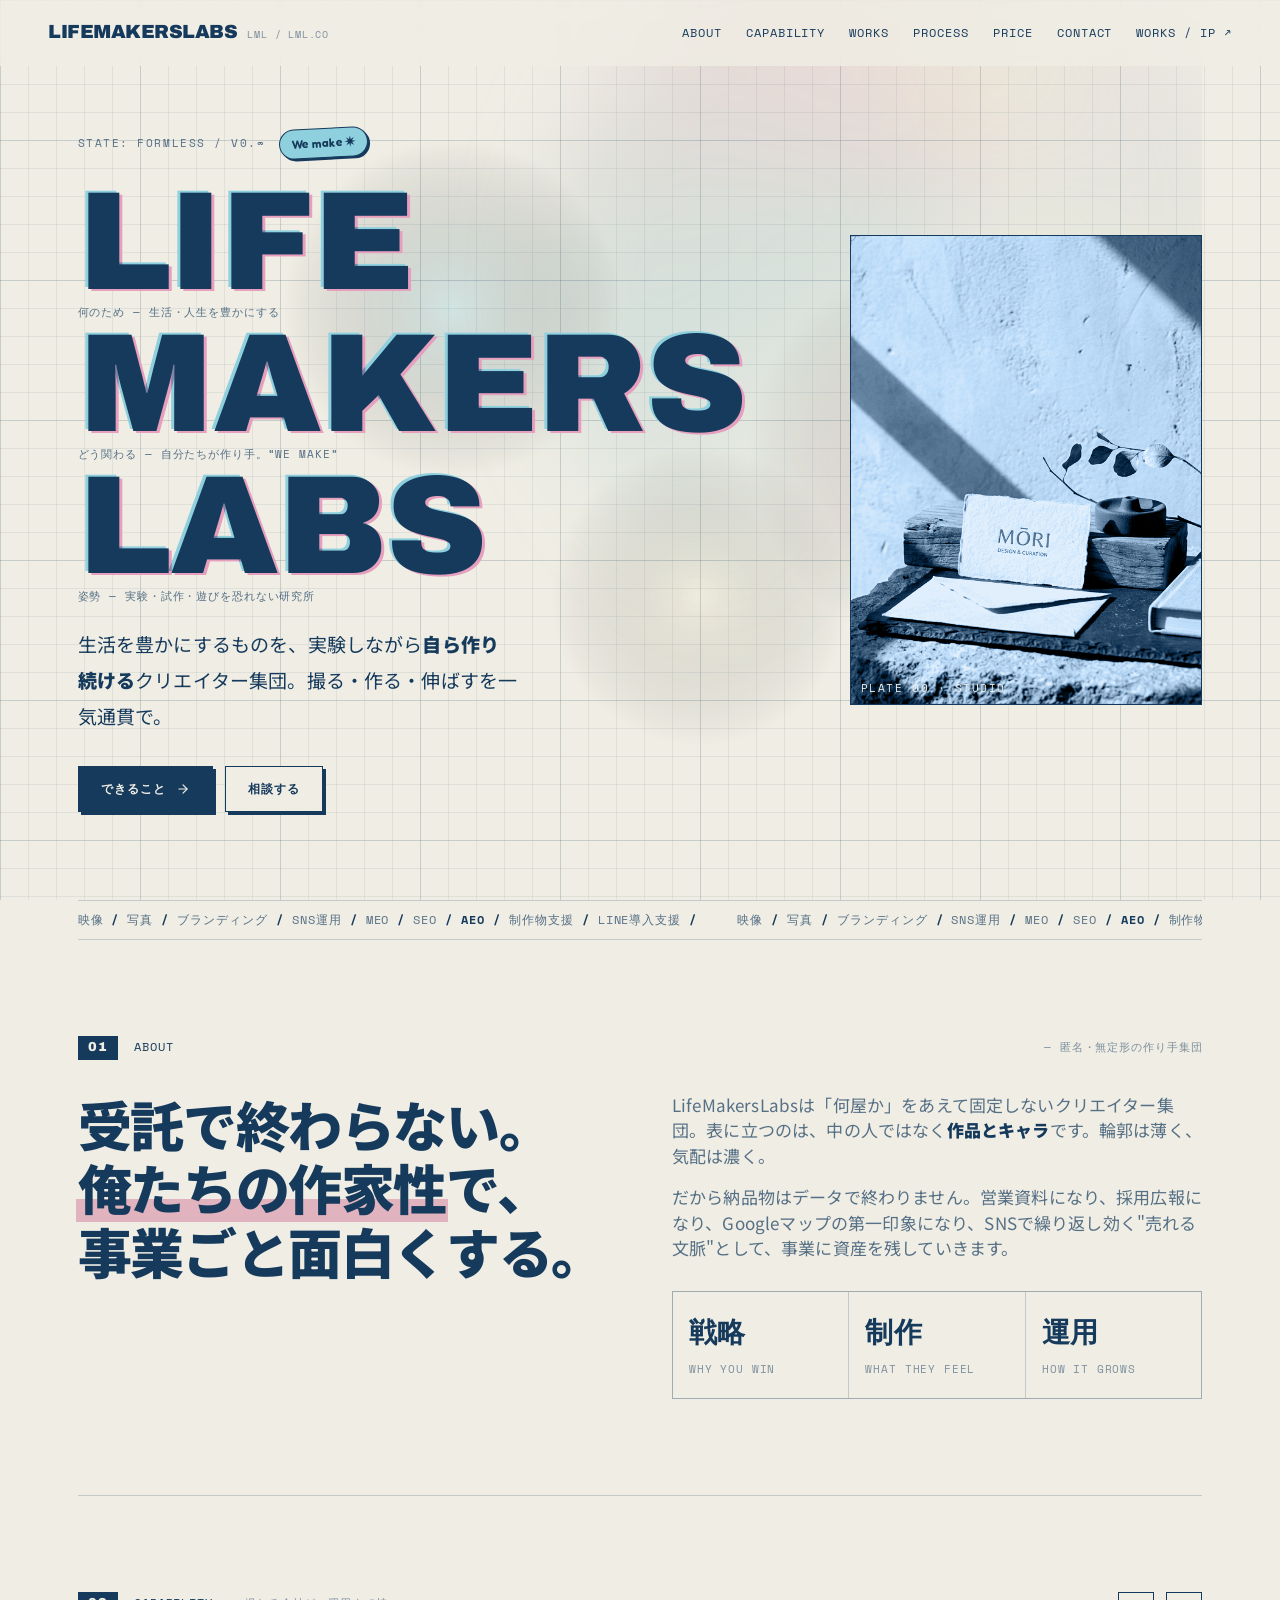
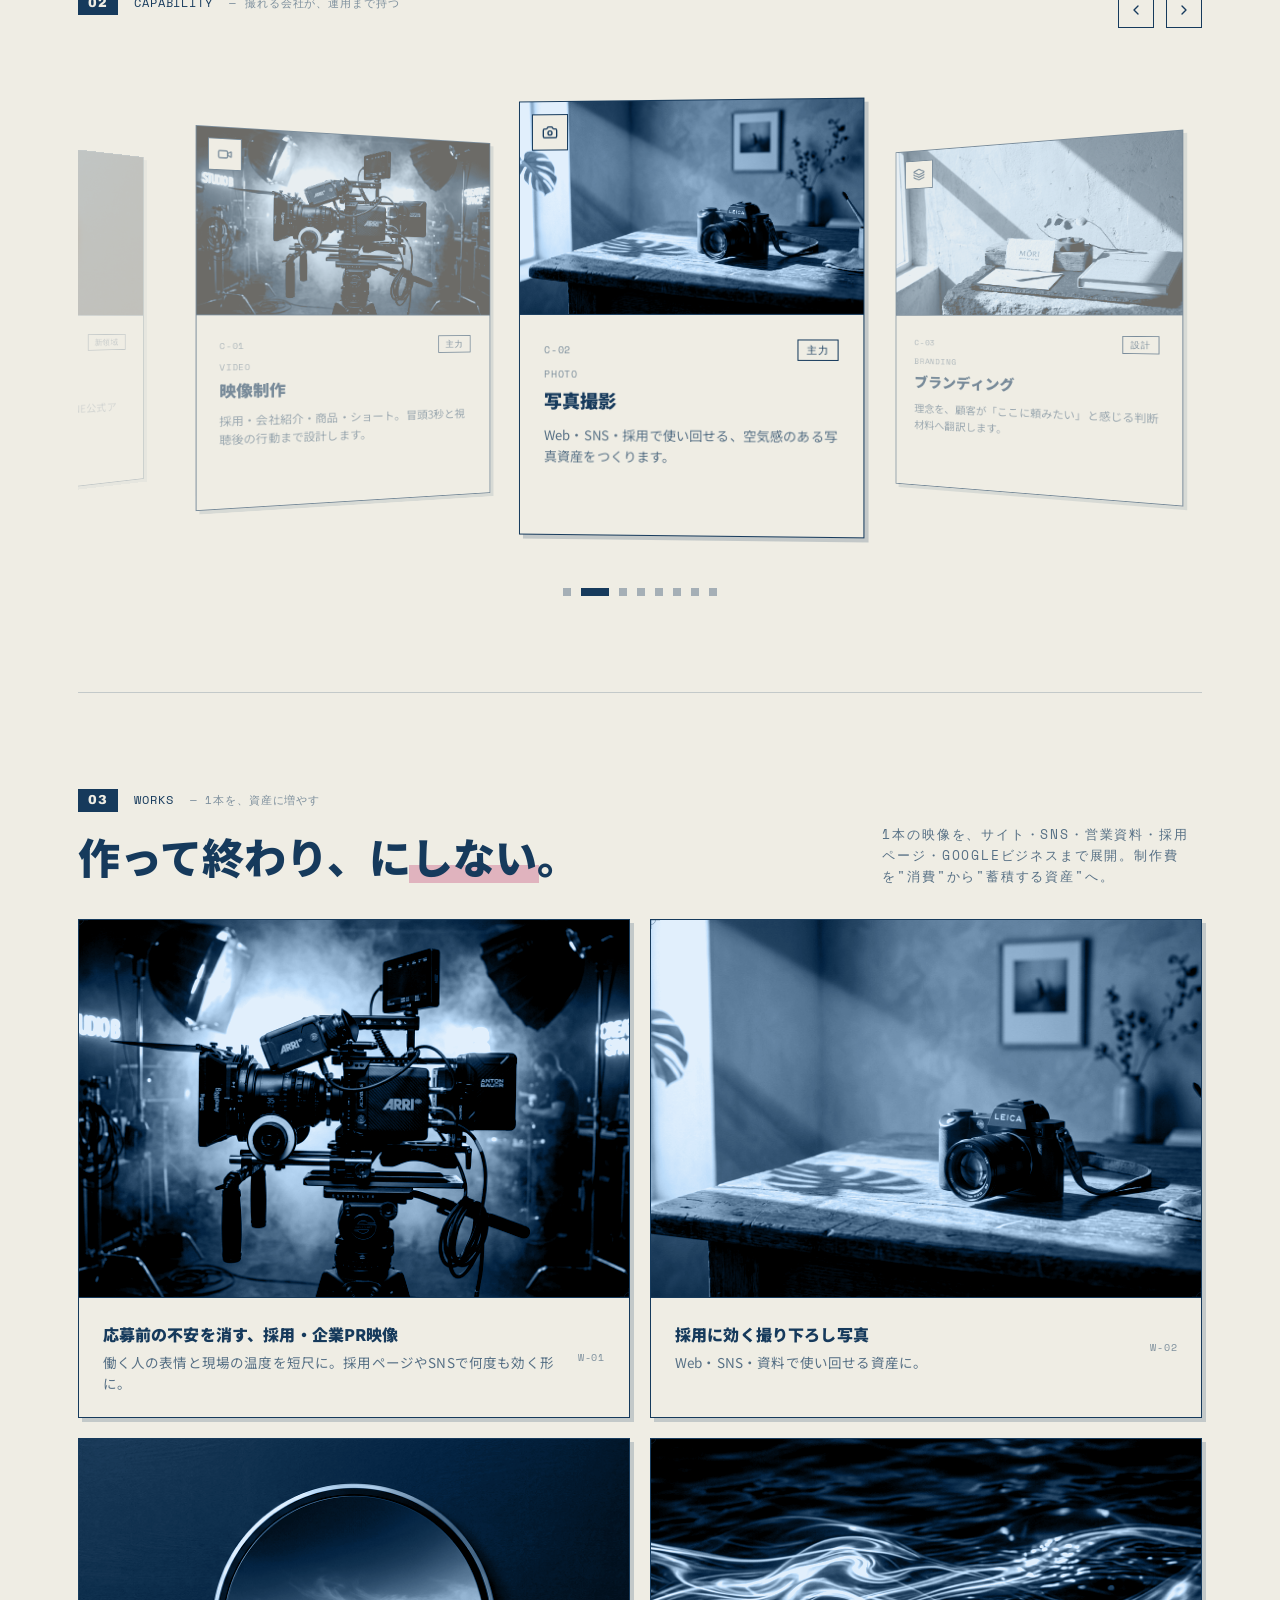
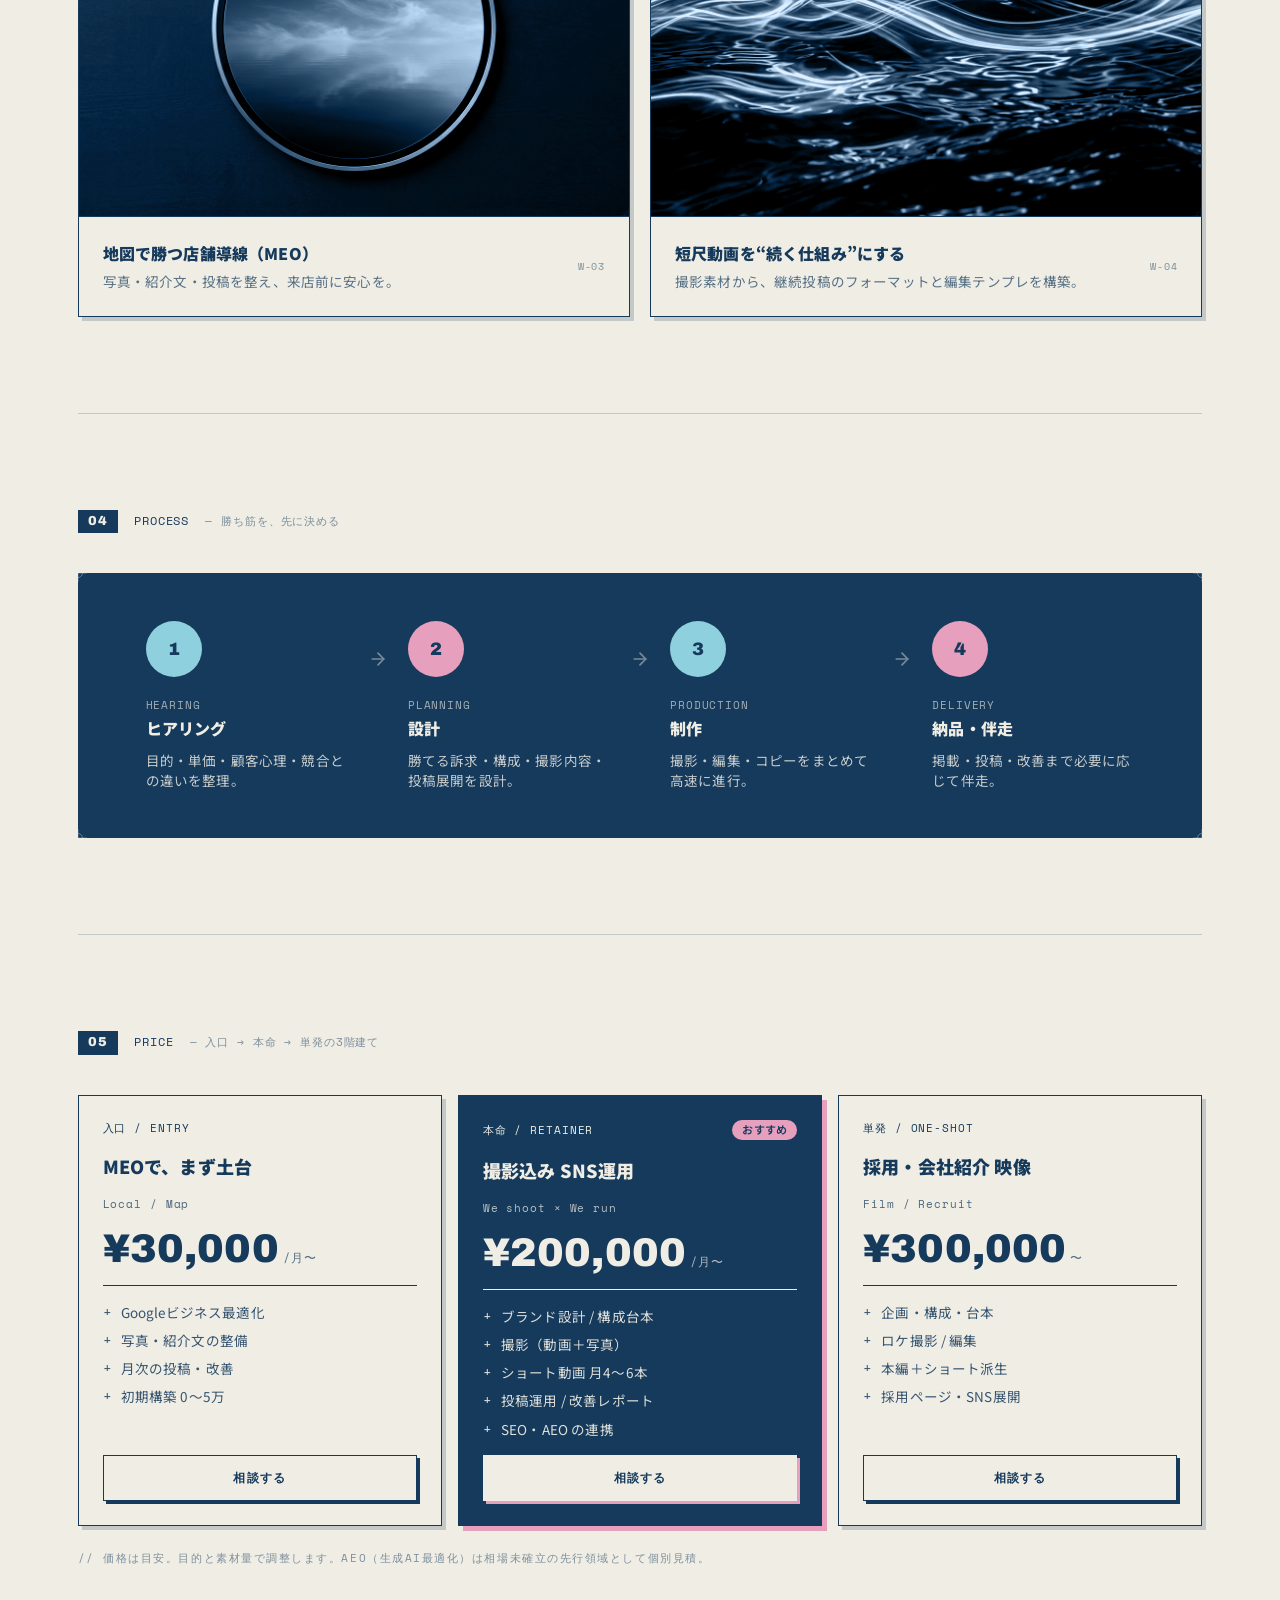
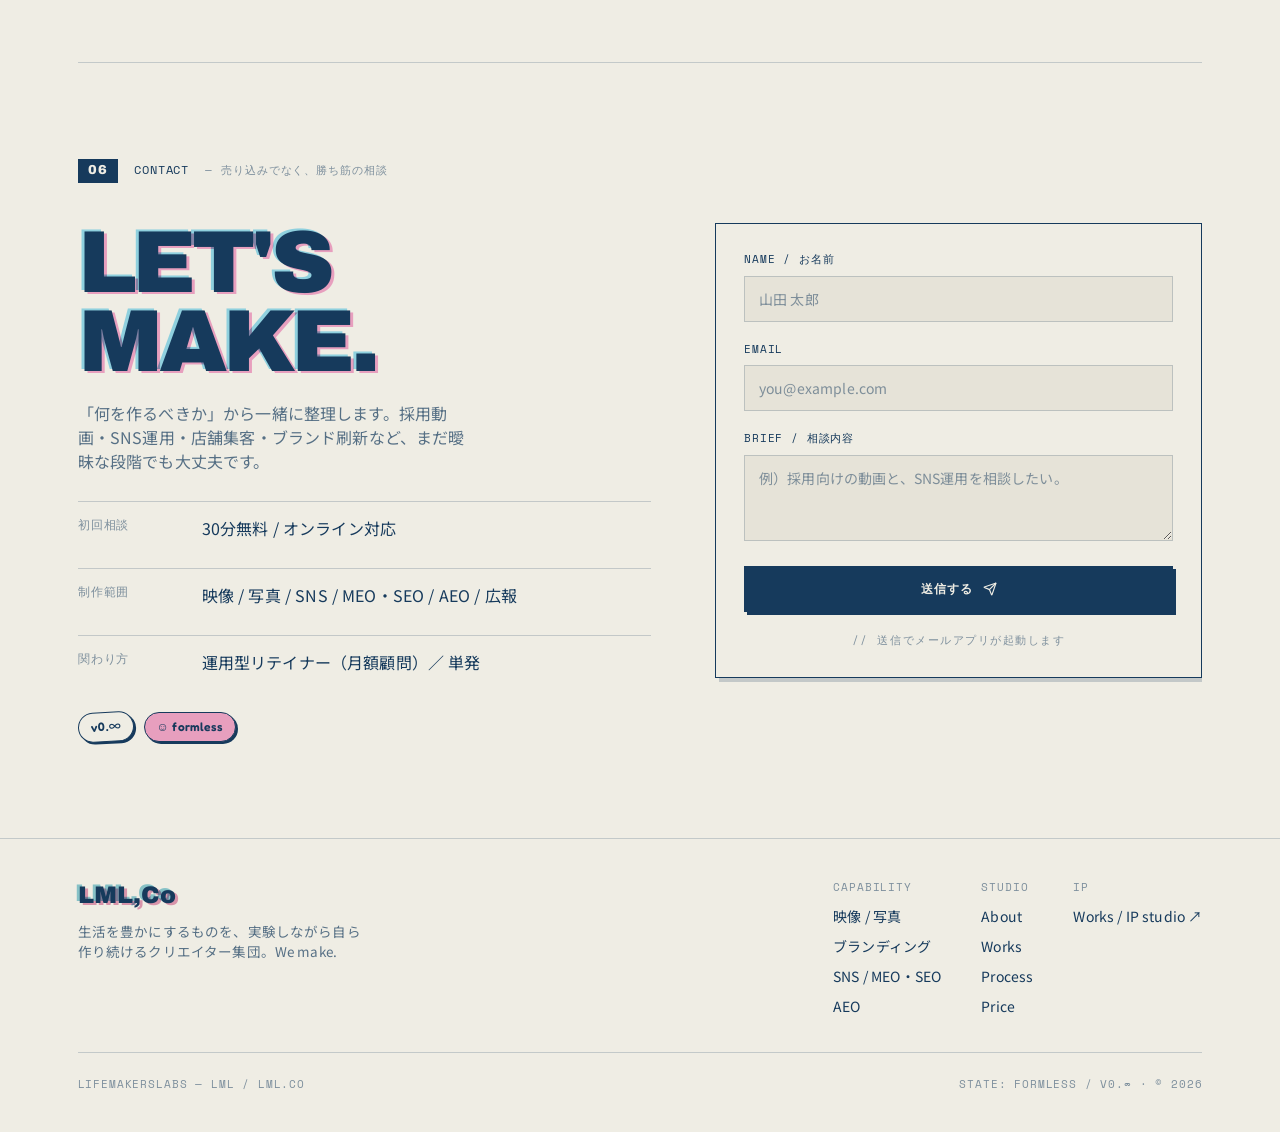
==== commit 187defe7: "Add production-support / LINE biz capability items, diagram-style Process - Capability: 制作物支援(HP/ポスタ" ====
--- a/index.html
+++ b/index.html
@@ -6,8 +6,8 @@
     <meta name="description" content="LifeMakersLabs（LML / Lml.co）— 生活を豊かにするものを、実験しながら自ら作り続けるクリエイター集団。映像・写真・ブランディング・SNS・MEO・AEOの運用型リテイナー。" />
     <meta name="theme-color" content="#EFEDE4" />
     <title>LifeMakersLabs — We make. ／ 生活を、実験しながら、自ら作る。</title>
-    <script type="module" crossorigin src="/assets/index-DNWXtrWx.js"></script>
-    <link rel="stylesheet" crossorigin href="/assets/index-Dne-K0Oc.css">
+    <script type="module" crossorigin src="/assets/index-BQ8pfBOz.js"></script>
+    <link rel="stylesheet" crossorigin href="/assets/index-Bhnh8LNa.css">
   </head>
   <body>
     <div id="root"></div>
--- a/assets/index-Bhnh8LNa.css
+++ b/assets/index-Bhnh8LNa.css
@@ -0,0 +1 @@
+@import"https://fonts.googleapis.com/css2?family=Archivo:wght@700;800;900&family=Space+Mono:wght@400;700&family=Noto+Sans+JP:wght@400;500;700;900&family=Fredoka:wght@500;600&display=swap";/*! tailwindcss v4.3.2 | MIT License | https://tailwindcss.com */@layer properties{@supports (((-webkit-hyphens:none)) and (not (margin-trim:inline))) or ((-moz-orient:inline) and (not (color:rgb(from red r g b)))){*,:before,:after,::backdrop{--tw-translate-x:0;--tw-translate-y:0;--tw-translate-z:0;--tw-scale-x:1;--tw-scale-y:1;--tw-scale-z:1;--tw-rotate-x:initial;--tw-rotate-y:initial;--tw-rotate-z:initial;--tw-skew-x:initial;--tw-skew-y:initial;--tw-pan-x:initial;--tw-pan-y:initial;--tw-pinch-zoom:initial;--tw-scroll-snap-strictness:proximity;--tw-space-y-reverse:0;--tw-space-x-reverse:0;--tw-divide-x-reverse:0;--tw-border-style:solid;--tw-divide-y-reverse:0;--tw-leading:initial;--tw-font-weight:initial;--tw-tracking:initial;--tw-ordinal:initial;--tw-slashed-zero:initial;--tw-numeric-figure:initial;--tw-numeric-spacing:initial;--tw-numeric-fraction:initial;--tw-shadow:0 0 #0000;--tw-shadow-color:initial;--tw-shadow-alpha:100%;--tw-inset-shadow:0 0 #0000;--tw-inset-shadow-color:initial;--tw-inset-shadow-alpha:100%;--tw-ring-color:initial;--tw-ring-shadow:0 0 #0000;--tw-inset-ring-color:initial;--tw-inset-ring-shadow:0 0 #0000;--tw-ring-inset:initial;--tw-ring-offset-width:0px;--tw-ring-offset-color:#fff;--tw-ring-offset-shadow:0 0 #0000;--tw-outline-style:solid;--tw-blur:initial;--tw-brightness:initial;--tw-contrast:initial;--tw-grayscale:initial;--tw-hue-rotate:initial;--tw-invert:initial;--tw-opacity:initial;--tw-saturate:initial;--tw-sepia:initial;--tw-drop-shadow:initial;--tw-drop-shadow-color:initial;--tw-drop-shadow-alpha:100%;--tw-drop-shadow-size:initial;--tw-backdrop-blur:initial;--tw-backdrop-brightness:initial;--tw-backdrop-contrast:initial;--tw-backdrop-grayscale:initial;--tw-backdrop-hue-rotate:initial;--tw-backdrop-invert:initial;--tw-backdrop-opacity:initial;--tw-backdrop-saturate:initial;--tw-backdrop-sepia:initial;--tw-duration:initial;--tw-ease:initial;--tw-contain-size:initial;--tw-contain-layout:initial;--tw-contain-paint:initial;--tw-contain-style:initial;--tw-text-shadow-color:initial;--tw-text-shadow-alpha:100%}}}@layer theme{:root,:host{--font-sans:ui-sans-serif, system-ui, sans-serif, "Apple Color Emoji", "Segoe UI Emoji", "Segoe UI Symbol", "Noto Color Emoji";--font-mono:"Space Mono", ui-monospace, Consolas, monospace;--color-red-500:oklch(63.7% .237 25.331);--color-stone-900:oklch(21.6% .006 56.043);--spacing:.25rem;--container-md:28rem;--container-xl:36rem;--text-xs:.75rem;--text-xs--line-height:calc(1 / .75);--text-sm:.875rem;--text-sm--line-height:calc(1.25 / .875);--text-base:1rem;--text-base--line-height: 1.5 ;--text-lg:1.125rem;--text-lg--line-height:calc(1.75 / 1.125);--text-xl:1.25rem;--text-xl--line-height:calc(1.75 / 1.25);--text-2xl:1.5rem;--text-2xl--line-height:calc(2 / 1.5);--text-4xl:2.25rem;--text-4xl--line-height:calc(2.5 / 2.25);--font-weight-normal:400;--font-weight-semibold:600;--font-weight-bold:700;--font-weight-black:900;--tracking-tighter:-.05em;--tracking-tight:-.025em;--tracking-widest:.1em;--leading-relaxed:1.625;--leading-loose:2;--ease-in:cubic-bezier(.4, 0, 1, 1);--ease-out:cubic-bezier(0, 0, .2, 1);--ease-in-out:cubic-bezier(.4, 0, .2, 1);--animate-spin:spin 1s linear infinite;--default-transition-duration:.15s;--default-transition-timing-function:cubic-bezier(.4, 0, .2, 1);--default-font-family:var(--font-sans);--default-mono-font-family:var(--font-mono);--font-arch:"Archivo", system-ui, sans-serif;--font-jp:"Noto Sans JP", system-ui, "Hiragino Sans", "Yu Gothic UI", Meiryo, sans-serif;--font-round:"Fredoka", "Noto Sans JP", sans-serif}}@layer base{*,:after,:before,::backdrop{box-sizing:border-box;border:0 solid;margin:0;padding:0}::file-selector-button{box-sizing:border-box;border:0 solid;margin:0;padding:0}html,:host{-webkit-text-size-adjust:100%;-moz-tab-size:4;tab-size:4;line-height:1.5;font-family:var(--default-font-family,ui-sans-serif, system-ui, sans-serif, "Apple Color Emoji", "Segoe UI Emoji", "Segoe UI Symbol", "Noto Color Emoji");font-feature-settings:var(--default-font-feature-settings,normal);font-variation-settings:var(--default-font-variation-settings,normal);-webkit-tap-highlight-color:transparent}hr{height:0;color:inherit;border-top-width:1px}abbr:where([title]){-webkit-text-decoration:underline dotted;text-decoration:underline dotted}h1,h2,h3,h4,h5,h6{font-size:inherit;font-weight:inherit}a{color:inherit;-webkit-text-decoration:inherit;text-decoration:inherit}b,strong{font-weight:bolder}code,kbd,samp,pre{font-family:var(--default-mono-font-family,ui-monospace, SFMono-Regular, Menlo, Monaco, Consolas, "Liberation Mono", "Courier New", monospace);font-feature-settings:var(--default-mono-font-feature-settings,normal);font-variation-settings:var(--default-mono-font-variation-settings,normal);font-size:1em}small{font-size:80%}sub,sup{vertical-align:baseline;font-size:75%;line-height:0;position:relative}sub{bottom:-.25em}sup{top:-.5em}table{text-indent:0;border-color:inherit;border-collapse:collapse}:-moz-focusring{outline:auto}progress{vertical-align:baseline}summary{display:list-item}ol,ul,menu{list-style:none}img,svg,video,canvas,audio,iframe,embed,object{vertical-align:middle;display:block}img,video{max-width:100%;height:auto}button,input,select,optgroup,textarea{font:inherit;font-feature-settings:inherit;font-variation-settings:inherit;letter-spacing:inherit;color:inherit;opacity:1;background-color:#0000;border-radius:0}::file-selector-button{font:inherit;font-feature-settings:inherit;font-variation-settings:inherit;letter-spacing:inherit;color:inherit;opacity:1;background-color:#0000;border-radius:0}:where(select:is([multiple],[size])) optgroup{font-weight:bolder}:where(select:is([multiple],[size])) optgroup option{padding-inline-start:20px}::file-selector-button{margin-inline-end:4px}::placeholder{opacity:1}@supports (not ((-webkit-appearance:-apple-pay-button))) or (contain-intrinsic-size:1px){::placeholder{color:currentColor}@supports (color:color-mix(in lab,red,red)){::placeholder{color:color-mix(in oklab,currentcolor 50%,transparent)}}}textarea{resize:vertical}::-webkit-search-decoration{-webkit-appearance:none}::-webkit-date-and-time-value{min-height:1lh;text-align:inherit}::-webkit-datetime-edit{display:inline-flex}::-webkit-datetime-edit-fields-wrapper{padding:0}::-webkit-datetime-edit{padding-block:0}::-webkit-datetime-edit-year-field{padding-block:0}::-webkit-datetime-edit-month-field{padding-block:0}::-webkit-datetime-edit-day-field{padding-block:0}::-webkit-datetime-edit-hour-field{padding-block:0}::-webkit-datetime-edit-minute-field{padding-block:0}::-webkit-datetime-edit-second-field{padding-block:0}::-webkit-datetime-edit-millisecond-field{padding-block:0}::-webkit-datetime-edit-meridiem-field{padding-block:0}::-webkit-calendar-picker-indicator{line-height:1}:-moz-ui-invalid{box-shadow:none}button,input:where([type=button],[type=reset],[type=submit]){-webkit-appearance:button;-moz-appearance:button;appearance:button}::file-selector-button{-webkit-appearance:button;-moz-appearance:button;appearance:button}::-webkit-inner-spin-button{height:auto}::-webkit-outer-spin-button{height:auto}[hidden]:where(:not([hidden=until-found])){display:none!important}body{color:var(--ink);-webkit-font-smoothing:antialiased;-moz-osx-font-smoothing:grayscale;font-family:var(--font-jp);background:var(--paper);letter-spacing:.01em;overflow-x:hidden}}@layer components;@layer utilities{.\@container,.\@container-\[inline-size\]{container-type:inline-size}.\@container-size{container-type:size}.pointer-events-auto{pointer-events:auto}.pointer-events-none{pointer-events:none}.collapse{visibility:collapse}.invisible{visibility:hidden}.visible{visibility:visible}.sr-only{clip-path:inset(50%);white-space:nowrap;border-width:0;width:1px;height:1px;margin:-1px;padding:0;position:absolute;overflow:hidden}.not-sr-only{clip-path:none;white-space:normal;width:auto;height:auto;margin:0;padding:0;position:static;overflow:visible}.\!absolute{position:absolute!important}.absolute{position:absolute}.fixed{position:fixed}.relative{position:relative}.static{position:static}.sticky{position:sticky}.inset-0{top:0;right:0;bottom:0;left:0}.-inset-x-0\.5{inset-inline:calc(var(--spacing) * -.5)}.inset-x-0{inset-inline:0}.top-0{top:0}.top-3{top:calc(var(--spacing) * 3)}.top-3\.5{top:calc(var(--spacing) * 3.5)}.right-3\.5{right:calc(var(--spacing) * 3.5)}.right-full{right:100%}.bottom-2{bottom:calc(var(--spacing) * 2)}.bottom-3\.5{bottom:calc(var(--spacing) * 3.5)}.bottom-\[-3px\]{bottom:-3px}.bottom-\[\.08em\]{bottom:.08em}.left-0{left:0}.left-2\.5{left:calc(var(--spacing) * 2.5)}.left-3{left:calc(var(--spacing) * 3)}.left-5{left:calc(var(--spacing) * 5)}.isolate{isolation:isolate}.isolation-auto{isolation:auto}.-z-10{z-index:-10}.z-0{z-index:0}.z-10{z-index:10}.z-\[1\]{z-index:1}.z-\[3\]{z-index:3}.z-\[90\]{z-index:90}.z-\[100\]{z-index:100}.z-\[110\]{z-index:110}.order-0,.order-none{order:0}.float-end{float:inline-end}.float-left{float:left}.float-none{float:none}.float-right{float:right}.float-start{float:inline-start}.clear-both{clear:both}.clear-end{clear:inline-end}.clear-left{clear:left}.clear-none{clear:none}.clear-right{clear:right}.clear-start{clear:inline-start}.\!container{width:100%!important}@media(min-width:40rem){.\!container{max-width:40rem!important}}@media(min-width:48rem){.\!container{max-width:48rem!important}}@media(min-width:64rem){.\!container{max-width:64rem!important}}@media(min-width:80rem){.\!container{max-width:80rem!important}}@media(min-width:96rem){.\!container{max-width:96rem!important}}.container{width:100%}@media(min-width:40rem){.container{max-width:40rem}}@media(min-width:48rem){.container{max-width:48rem}}@media(min-width:64rem){.container{max-width:64rem}}@media(min-width:80rem){.container{max-width:80rem}}@media(min-width:96rem){.container{max-width:96rem}}.container\!{width:100%!important}@media(min-width:40rem){.container\!{max-width:40rem!important}}@media(min-width:48rem){.container\!{max-width:48rem!important}}@media(min-width:64rem){.container\!{max-width:64rem!important}}@media(min-width:80rem){.container\!{max-width:80rem!important}}@media(min-width:96rem){.container\!{max-width:96rem!important}}.m-2{margin:calc(var(--spacing) * 2)}.mx-2{margin-inline:calc(var(--spacing) * 2)}.mx-auto{margin-inline:auto}.my-1\.5{margin-block:calc(var(--spacing) * 1.5)}.mt-0\.5{margin-top:calc(var(--spacing) * .5)}.mt-2{margin-top:calc(var(--spacing) * 2)}.mt-2\.5{margin-top:calc(var(--spacing) * 2.5)}.mt-3{margin-top:calc(var(--spacing) * 3)}.mt-3\.5{margin-top:calc(var(--spacing) * 3.5)}.mt-4{margin-top:calc(var(--spacing) * 4)}.mt-5{margin-top:calc(var(--spacing) * 5)}.mt-6{margin-top:calc(var(--spacing) * 6)}.mt-7{margin-top:calc(var(--spacing) * 7)}.mt-8{margin-top:calc(var(--spacing) * 8)}.mt-9{margin-top:calc(var(--spacing) * 9)}.mt-\[16px\]{margin-top:16px}.mt-auto{margin-top:auto}.mr-2{margin-right:calc(var(--spacing) * 2)}.mb-1{margin-bottom:var(--spacing)}.mb-1\.5{margin-bottom:calc(var(--spacing) * 1.5)}.mb-2{margin-bottom:calc(var(--spacing) * 2)}.mb-2\.5{margin-bottom:calc(var(--spacing) * 2.5)}.mb-3{margin-bottom:calc(var(--spacing) * 3)}.mb-3\.5{margin-bottom:calc(var(--spacing) * 3.5)}.mb-5{margin-bottom:calc(var(--spacing) * 5)}.mb-6{margin-bottom:calc(var(--spacing) * 6)}.mb-8{margin-bottom:calc(var(--spacing) * 8)}.mb-10{margin-bottom:calc(var(--spacing) * 10)}.ml-1{margin-left:var(--spacing)}.ml-2{margin-left:calc(var(--spacing) * 2)}.ml-2\.5{margin-left:calc(var(--spacing) * 2.5)}.ml-auto{margin-left:auto}.box-border{box-sizing:border-box}.box-content{box-sizing:content-box}.block{display:block}.contents{display:contents}.flex{display:flex}.flow-root{display:flow-root}.grid{display:grid}.hidden{display:none}.inline{display:inline}.inline-block{display:inline-block}.inline-flex{display:inline-flex}.inline-grid{display:inline-grid}.inline-table{display:inline-table}.list-item{display:list-item}.table{display:table}.table-caption{display:table-caption}.table-cell{display:table-cell}.table-column{display:table-column}.table-column-group{display:table-column-group}.table-footer-group{display:table-footer-group}.table-header-group{display:table-header-group}.table-row{display:table-row}.table-row-group{display:table-row-group}.field-sizing-content{field-sizing:content}.field-sizing-fixed{field-sizing:fixed}.size-auto{width:auto;height:auto}.h-2{height:calc(var(--spacing) * 2)}.h-3\.5{height:calc(var(--spacing) * 3.5)}.h-4{height:calc(var(--spacing) * 4)}.h-5{height:calc(var(--spacing) * 5)}.h-6{height:calc(var(--spacing) * 6)}.h-8{height:calc(var(--spacing) * 8)}.h-9{height:calc(var(--spacing) * 9)}.h-10{height:calc(var(--spacing) * 10)}.h-12{height:calc(var(--spacing) * 12)}.h-14{height:calc(var(--spacing) * 14)}.h-\[\.42em\]{height:.42em}.h-\[1\.5px\]{height:1.5px}.h-\[66px\]{height:66px}.h-\[430px\]{height:430px}.h-\[500px\]{height:500px}.h-auto{height:auto}.h-full{height:100%}.h-lh{height:1lh}.h-screen{height:100vh}.max-h-lh{max-height:1lh}.max-h-none{max-height:none}.max-h-screen{max-height:100vh}.min-h-\[100svh\]{min-height:100svh}.min-h-auto{min-height:auto}.min-h-lh{min-height:1lh}.min-h-screen{min-height:100vh}.w-1\/2{width:50%}.w-3\.5{width:calc(var(--spacing) * 3.5)}.w-4{width:calc(var(--spacing) * 4)}.w-5{width:calc(var(--spacing) * 5)}.w-6{width:calc(var(--spacing) * 6)}.w-8{width:calc(var(--spacing) * 8)}.w-9{width:calc(var(--spacing) * 9)}.w-10{width:calc(var(--spacing) * 10)}.w-12{width:calc(var(--spacing) * 12)}.w-14{width:calc(var(--spacing) * 14)}.w-\[280px\]{width:280px}.w-auto{width:auto}.w-full{width:100%}.w-screen{width:100vw}.max-w-\[36ch\]{max-width:36ch}.max-w-\[40ch\]{max-width:40ch}.max-w-\[44ch\]{max-width:44ch}.max-w-md{max-width:var(--container-md)}.max-w-none{max-width:none}.max-w-screen{max-width:100vw}.max-w-xl{max-width:var(--container-xl)}.min-w-auto{min-width:auto}.min-w-screen{min-width:100vw}.flex-auto{flex:auto}.flex-initial{flex:0 auto}.flex-none{flex:none}.flex-shrink,.shrink{flex-shrink:1}.shrink-0{flex-shrink:0}.flex-grow,.grow{flex-grow:1}.basis-auto{flex-basis:auto}.basis-full{flex-basis:100%}.table-auto{table-layout:auto}.table-fixed{table-layout:fixed}.caption-bottom{caption-side:bottom}.caption-top{caption-side:top}.border-collapse{border-collapse:collapse}.border-separate{border-collapse:separate}.-translate-full{--tw-translate-x:-100%;--tw-translate-y:-100%;translate:var(--tw-translate-x) var(--tw-translate-y)}.translate-full{--tw-translate-x:100%;--tw-translate-y:100%;translate:var(--tw-translate-x) var(--tw-translate-y)}.translate-3d{translate:var(--tw-translate-x) var(--tw-translate-y) var(--tw-translate-z)}.translate-none{translate:none}.scale-3d{scale:var(--tw-scale-x) var(--tw-scale-y) var(--tw-scale-z)}.scale-none{scale:none}.rotate-90{rotate:90deg}.rotate-none{rotate:none}.transform,.transform-cpu{transform:var(--tw-rotate-x,) var(--tw-rotate-y,) var(--tw-rotate-z,) var(--tw-skew-x,) var(--tw-skew-y,)}.transform-gpu{transform:translateZ(0) var(--tw-rotate-x,) var(--tw-rotate-y,) var(--tw-rotate-z,) var(--tw-skew-x,) var(--tw-skew-y,)}.transform-none{transform:none}.animate-spin{animation:var(--animate-spin)}.cursor-pointer{cursor:pointer}.touch-pinch-zoom{--tw-pinch-zoom:pinch-zoom;touch-action:var(--tw-pan-x,) var(--tw-pan-y,) var(--tw-pinch-zoom,)}.resize{resize:both}.resize-none{resize:none}.resize-x{resize:horizontal}.resize-y{resize:vertical}.snap-none{scroll-snap-type:none}.snap-mandatory{--tw-scroll-snap-strictness:mandatory}.snap-proximity{--tw-scroll-snap-strictness:proximity}.snap-align-none{scroll-snap-align:none}.snap-center{scroll-snap-align:center}.snap-end{scroll-snap-align:end}.snap-start{scroll-snap-align:start}.snap-always{scroll-snap-stop:always}.snap-normal{scroll-snap-stop:normal}.scrollbar-auto{scrollbar-width:auto}.scrollbar-none{scrollbar-width:none}.scrollbar-thin{scrollbar-width:thin}.scrollbar-gutter-auto{scrollbar-gutter:auto}.scrollbar-gutter-both{scrollbar-gutter:stable both-edges}.scrollbar-gutter-stable{scrollbar-gutter:stable}.list-inside{list-style-position:inside}.list-outside{list-style-position:outside}.appearance-auto{-webkit-appearance:auto;-moz-appearance:auto;appearance:auto}.appearance-none{-webkit-appearance:none;-moz-appearance:none;appearance:none}.columns-2{columns:2}.columns-3{columns:3}.columns-4{columns:4}.grid-flow-col{grid-auto-flow:column}.grid-flow-col-dense{grid-auto-flow:column dense}.grid-flow-dense{grid-auto-flow:dense}.grid-flow-row{grid-auto-flow:row}.grid-flow-row-dense{grid-auto-flow:dense}.grid-cols-2{grid-template-columns:repeat(2,minmax(0,1fr))}.grid-cols-3{grid-template-columns:repeat(3,minmax(0,1fr))}.grid-cols-\[110px_1fr\]{grid-template-columns:110px 1fr}.grid-cols-\[auto_1fr\]{grid-template-columns:auto 1fr}.flex-col{flex-direction:column}.flex-col-reverse{flex-direction:column-reverse}.flex-row{flex-direction:row}.flex-row-reverse{flex-direction:row-reverse}.flex-nowrap{flex-wrap:nowrap}.flex-wrap{flex-wrap:wrap}.flex-wrap-reverse{flex-wrap:wrap-reverse}.place-content-around{place-content:space-around}.place-content-baseline{place-content:baseline start}.place-content-between{place-content:space-between}.place-content-center{place-content:center}.place-content-center-safe{place-content:safe center}.place-content-end{place-content:end}.place-content-end-safe{place-content:safe end}.place-content-evenly{place-content:space-evenly}.place-content-start{place-content:start}.place-content-stretch{place-content:stretch}.place-items-baseline{place-items:baseline}.place-items-center{place-items:center}.place-items-center-safe{place-items:safe center}.place-items-end{place-items:end}.place-items-end-safe{place-items:safe end}.place-items-start{place-items:start}.place-items-stretch{place-items:stretch stretch}.content-around{align-content:space-around}.content-baseline{align-content:baseline}.content-between{align-content:space-between}.content-center{align-content:center}.content-center-safe{align-content:safe center}.content-end{align-content:flex-end}.content-end-safe{align-content:safe flex-end}.content-evenly{align-content:space-evenly}.content-normal{align-content:normal}.content-start{align-content:flex-start}.content-stretch{align-content:stretch}.items-baseline{align-items:baseline}.items-baseline-last{align-items:last baseline}.items-center{align-items:center}.items-center-safe{align-items:safe center}.items-end{align-items:flex-end}.items-end-safe{align-items:safe flex-end}.items-start{align-items:flex-start}.items-stretch{align-items:stretch}.justify-around{justify-content:space-around}.justify-baseline{justify-content:baseline}.justify-between{justify-content:space-between}.justify-center{justify-content:center}.justify-center-safe{justify-content:safe center}.justify-end{justify-content:flex-end}.justify-end-safe{justify-content:safe flex-end}.justify-evenly{justify-content:space-evenly}.justify-normal{justify-content:normal}.justify-start{justify-content:flex-start}.justify-stretch{justify-content:stretch}.justify-items-center{justify-items:center}.justify-items-center-safe{justify-items:safe center}.justify-items-end{justify-items:end}.justify-items-end-safe{justify-items:safe end}.justify-items-normal{justify-items:normal}.justify-items-start{justify-items:start}.justify-items-stretch{justify-items:stretch}.gap-2{gap:calc(var(--spacing) * 2)}.gap-2\.5{gap:calc(var(--spacing) * 2.5)}.gap-3{gap:calc(var(--spacing) * 3)}.gap-3\.5{gap:calc(var(--spacing) * 3.5)}.gap-4{gap:calc(var(--spacing) * 4)}.gap-5{gap:calc(var(--spacing) * 5)}.gap-6{gap:calc(var(--spacing) * 6)}.gap-9{gap:calc(var(--spacing) * 9)}.gap-10{gap:calc(var(--spacing) * 10)}.gap-px{gap:1px}:where(.space-y-reverse>:not(:last-child)){--tw-space-y-reverse:1}:where(.space-x-reverse>:not(:last-child)){--tw-space-x-reverse:1}:where(.divide-x>:not(:last-child)){--tw-divide-x-reverse:0;border-inline-style:var(--tw-border-style);border-inline-start-width:calc(1px * var(--tw-divide-x-reverse));border-inline-end-width:calc(1px * calc(1 - var(--tw-divide-x-reverse)))}:where(.divide-y>:not(:last-child)){--tw-divide-y-reverse:0;border-bottom-style:var(--tw-border-style);border-top-style:var(--tw-border-style);border-top-width:calc(1px * var(--tw-divide-y-reverse));border-bottom-width:calc(1px * calc(1 - var(--tw-divide-y-reverse)))}:where(.divide-y-reverse>:not(:last-child)){--tw-divide-y-reverse:1}.place-self-auto{place-self:auto}.place-self-center{place-self:center}.place-self-center-safe{place-self:safe center}.place-self-end{place-self:end}.place-self-end-safe{place-self:safe end}.place-self-start{place-self:start}.place-self-stretch{place-self:stretch stretch}.self-auto{align-self:auto}.self-baseline{align-self:baseline}.self-baseline-last{align-self:last baseline}.self-center{align-self:center}.self-center-safe{align-self:safe center}.self-end{align-self:flex-end}.self-end-safe{align-self:safe flex-end}.self-start{align-self:flex-start}.self-stretch{align-self:stretch}.justify-self-auto{justify-self:auto}.justify-self-center{justify-self:center}.justify-self-center-safe{justify-self:safe center}.justify-self-end{justify-self:flex-end}.justify-self-end-safe{justify-self:safe flex-end}.justify-self-start{justify-self:flex-start}.justify-self-stretch{justify-self:stretch}.truncate{text-overflow:ellipsis;white-space:nowrap;overflow:hidden}.overflow-hidden{overflow:hidden}.scroll-auto{scroll-behavior:auto}.scroll-smooth{scroll-behavior:smooth}.rounded{border-radius:.25rem}.rounded-full{border-radius:3.40282e38px}.rounded-s{border-start-start-radius:.25rem;border-end-start-radius:.25rem}.rounded-ss{border-start-start-radius:.25rem}.rounded-e{border-start-end-radius:.25rem;border-end-end-radius:.25rem}.rounded-se{border-start-end-radius:.25rem}.rounded-ee{border-end-end-radius:.25rem}.rounded-es{border-end-start-radius:.25rem}.rounded-t{border-top-left-radius:.25rem;border-top-right-radius:.25rem}.rounded-l{border-top-left-radius:.25rem;border-bottom-left-radius:.25rem}.rounded-tl{border-top-left-radius:.25rem}.rounded-r{border-top-right-radius:.25rem;border-bottom-right-radius:.25rem}.rounded-tr{border-top-right-radius:.25rem}.rounded-b{border-bottom-right-radius:.25rem;border-bottom-left-radius:.25rem}.rounded-br{border-bottom-right-radius:.25rem}.rounded-bl{border-bottom-left-radius:.25rem}.border{border-style:var(--tw-border-style);border-width:1px}.border-\[1\.5px\]{border-style:var(--tw-border-style);border-width:1.5px}.border-x{border-inline-style:var(--tw-border-style);border-inline-width:1px}.border-y{border-block-style:var(--tw-border-style);border-block-width:1px}.border-s{border-inline-start-style:var(--tw-border-style);border-inline-start-width:1px}.border-e{border-inline-end-style:var(--tw-border-style);border-inline-end-width:1px}.border-bs{border-block-start-style:var(--tw-border-style);border-block-start-width:1px}.border-be{border-block-end-style:var(--tw-border-style);border-block-end-width:1px}.border-t{border-top-style:var(--tw-border-style);border-top-width:1px}.border-r{border-right-style:var(--tw-border-style);border-right-width:1px}.border-b{border-bottom-style:var(--tw-border-style);border-bottom-width:1px}.border-l{border-left-style:var(--tw-border-style);border-left-width:1px}.border-dashed{--tw-border-style:dashed;border-style:dashed}.border-dotted{--tw-border-style:dotted;border-style:dotted}.border-double{--tw-border-style:double;border-style:double}.border-hidden{--tw-border-style:hidden;border-style:hidden}.border-none{--tw-border-style:none;border-style:none}.border-solid{--tw-border-style:solid;border-style:solid}.border-transparent{border-color:#0000}.bg-\(--my_variable\){background-color:var(--my_variable)}.bg-\(color\:--my-color\){background-color:var(--my-color)}.bg-\[\#0088cc\]{background-color:#08c}.bg-\[color\:var\(--my-color\)\]{background-color:var(--my-color)}.bg-\[var\(--my_variable\)\]{background-color:var(--my_variable)}.bg-current{background-color:currentColor}.bg-red-500{background-color:var(--color-red-500)}.bg-red-500\/50{background-color:#fb2c3680}@supports (color:color-mix(in lab,red,red)){.bg-red-500\/50{background-color:color-mix(in oklab,var(--color-red-500) 50%,transparent)}}.bg-red-500\/\[50\%\]{background-color:#fb2c3680}@supports (color:color-mix(in lab,red,red)){.bg-red-500\/\[50\%\]{background-color:color-mix(in oklab,var(--color-red-500) 50%,transparent)}}.-bg-conic,.bg-conic{--tw-gradient-position:in oklab;background-image:conic-gradient(var(--tw-gradient-stops))}.bg-radial{--tw-gradient-position:in oklab;background-image:radial-gradient(var(--tw-gradient-stops))}.bg-none{background-image:none}.via-none{--tw-gradient-via-stops:initial}.mask-none{-webkit-mask-image:none;mask-image:none}.mask-circle{--tw-mask-radial-shape:circle}.mask-ellipse{--tw-mask-radial-shape:ellipse}.mask-radial-closest-corner{--tw-mask-radial-size:closest-corner}.mask-radial-closest-side{--tw-mask-radial-size:closest-side}.mask-radial-farthest-corner{--tw-mask-radial-size:farthest-corner}.mask-radial-farthest-side{--tw-mask-radial-size:farthest-side}.mask-radial-at-bottom{--tw-mask-radial-position:bottom}.mask-radial-at-bottom-left{--tw-mask-radial-position:bottom left}.mask-radial-at-bottom-right{--tw-mask-radial-position:bottom right}.mask-radial-at-center{--tw-mask-radial-position:center}.mask-radial-at-left{--tw-mask-radial-position:left}.mask-radial-at-right{--tw-mask-radial-position:right}.mask-radial-at-top{--tw-mask-radial-position:top}.mask-radial-at-top-left{--tw-mask-radial-position:top left}.mask-radial-at-top-right{--tw-mask-radial-position:top right}.box-decoration-clone{-webkit-box-decoration-break:clone;box-decoration-break:clone}.box-decoration-slice{-webkit-box-decoration-break:slice;box-decoration-break:slice}.decoration-clone{-webkit-box-decoration-break:clone;box-decoration-break:clone}.decoration-slice{-webkit-box-decoration-break:slice;box-decoration-break:slice}.bg-auto{background-size:auto}.bg-contain{background-size:contain}.bg-cover{background-size:cover}.bg-fixed{background-attachment:fixed}.bg-local{background-attachment:local}.bg-scroll{background-attachment:scroll}.bg-clip-border{background-clip:border-box}.bg-clip-content{background-clip:content-box}.bg-clip-padding{background-clip:padding-box}.bg-clip-text{-webkit-background-clip:text;background-clip:text}.bg-bottom{background-position:bottom}.bg-bottom-left{background-position:0 100%}.bg-bottom-right{background-position:100% 100%}.bg-center{background-position:50%}.bg-left{background-position:0}.bg-left-bottom{background-position:0 100%}.bg-left-top{background-position:0 0}.bg-right{background-position:100%}.bg-right-bottom{background-position:100% 100%}.bg-right-top{background-position:100% 0}.bg-top{background-position:top}.bg-top-left{background-position:0 0}.bg-top-right{background-position:100% 0}.bg-no-repeat{background-repeat:no-repeat}.bg-repeat{background-repeat:repeat}.bg-repeat-round{background-repeat:round}.bg-repeat-space{background-repeat:space}.bg-repeat-x{background-repeat:repeat-x}.bg-repeat-y{background-repeat:repeat-y}.bg-origin-border{background-origin:border-box}.bg-origin-content{background-origin:content-box}.bg-origin-padding{background-origin:padding-box}.mask-add{-webkit-mask-composite:source-over;mask-composite:add}.mask-exclude{-webkit-mask-composite:xor;mask-composite:exclude}.mask-intersect{-webkit-mask-composite:source-in;mask-composite:intersect}.mask-subtract{-webkit-mask-composite:source-out;mask-composite:subtract}.mask-alpha{-webkit-mask-source-type:alpha;mask-mode:alpha}.mask-luminance{-webkit-mask-source-type:luminance;mask-mode:luminance}.mask-match{-webkit-mask-source-type:auto;mask-mode:match-source}.mask-type-alpha{mask-type:alpha}.mask-type-luminance{mask-type:luminance}.mask-auto{-webkit-mask-size:auto;mask-size:auto}.mask-contain{-webkit-mask-size:contain;mask-size:contain}.mask-cover{-webkit-mask-size:cover;mask-size:cover}.mask-clip-border{-webkit-mask-clip:border-box;mask-clip:border-box}.mask-clip-content{-webkit-mask-clip:content-box;mask-clip:content-box}.mask-clip-fill{-webkit-mask-clip:fill-box;mask-clip:fill-box}.mask-clip-padding{-webkit-mask-clip:padding-box;mask-clip:padding-box}.mask-clip-stroke{-webkit-mask-clip:stroke-box;mask-clip:stroke-box}.mask-clip-view{-webkit-mask-clip:view-box;mask-clip:view-box}.mask-no-clip{-webkit-mask-clip:no-clip;mask-clip:no-clip}.mask-bottom{-webkit-mask-position:bottom;mask-position:bottom}.mask-bottom-left{-webkit-mask-position:0 100%;mask-position:0 100%}.mask-bottom-right{-webkit-mask-position:100% 100%;mask-position:100% 100%}.mask-center{-webkit-mask-position:50%;mask-position:50%}.mask-left{-webkit-mask-position:0;mask-position:0}.mask-right{-webkit-mask-position:100%;mask-position:100%}.mask-top{-webkit-mask-position:top;mask-position:top}.mask-top-left{-webkit-mask-position:0 0;mask-position:0 0}.mask-top-right{-webkit-mask-position:100% 0;mask-position:100% 0}.mask-no-repeat{-webkit-mask-repeat:no-repeat;mask-repeat:no-repeat}.mask-repeat{-webkit-mask-repeat:repeat;mask-repeat:repeat}.mask-repeat-round{-webkit-mask-repeat:round;mask-repeat:round}.mask-repeat-space{-webkit-mask-repeat:space;mask-repeat:space}.mask-repeat-x{-webkit-mask-repeat:repeat-x;mask-repeat:repeat-x}.mask-repeat-y{-webkit-mask-repeat:repeat-y;mask-repeat:repeat-y}.mask-origin-border{-webkit-mask-origin:border-box;mask-origin:border-box}.mask-origin-content{-webkit-mask-origin:content-box;mask-origin:content-box}.mask-origin-fill{-webkit-mask-origin:fill-box;mask-origin:fill-box}.mask-origin-padding{-webkit-mask-origin:padding-box;mask-origin:padding-box}.mask-origin-stroke{-webkit-mask-origin:stroke-box;mask-origin:stroke-box}.mask-origin-view{-webkit-mask-origin:view-box;mask-origin:view-box}.fill-none{fill:none}.stroke-none{stroke:none}.object-contain{object-fit:contain}.object-cover{object-fit:cover}.object-fill{object-fit:fill}.object-none{object-fit:none}.object-scale-down{object-fit:scale-down}.object-left-bottom{object-position:left bottom}.object-left-top{object-position:left top}.object-right-bottom{object-position:right bottom}.object-right-top{object-position:right top}.p-4{padding:calc(var(--spacing) * 4)}.p-5{padding:calc(var(--spacing) * 5)}.p-6{padding:calc(var(--spacing) * 6)}.p-7{padding:calc(var(--spacing) * 7)}.px-2{padding-inline:calc(var(--spacing) * 2)}.px-2\.5{padding-inline:calc(var(--spacing) * 2.5)}.px-3\.5{padding-inline:calc(var(--spacing) * 3.5)}.px-4{padding-inline:calc(var(--spacing) * 4)}.px-5{padding-inline:calc(var(--spacing) * 5)}.px-10{padding-inline:calc(var(--spacing) * 10)}.py-0\.5{padding-block:calc(var(--spacing) * .5)}.py-2\.5{padding-block:calc(var(--spacing) * 2.5)}.py-3{padding-block:calc(var(--spacing) * 3)}.py-3\.5{padding-block:calc(var(--spacing) * 3.5)}.py-10{padding-block:calc(var(--spacing) * 10)}.py-16{padding-block:calc(var(--spacing) * 16)}.pt-4{padding-top:calc(var(--spacing) * 4)}.pt-6{padding-top:calc(var(--spacing) * 6)}.pt-24{padding-top:calc(var(--spacing) * 24)}.pr-8{padding-right:calc(var(--spacing) * 8)}.pb-14{padding-bottom:calc(var(--spacing) * 14)}.text-center{text-align:center}.text-end{text-align:end}.text-justify{text-align:justify}.text-left{text-align:left}.text-right{text-align:right}.text-start{text-align:start}.align-baseline{vertical-align:baseline}.align-bottom{vertical-align:bottom}.align-middle{vertical-align:middle}.align-sub{vertical-align:sub}.align-super{vertical-align:super}.align-text-bottom{vertical-align:text-bottom}.align-text-top{vertical-align:text-top}.align-top{vertical-align:top}.font-arch{font-family:var(--font-arch)}.text-2xl{font-size:var(--text-2xl);line-height:var(--tw-leading,var(--text-2xl--line-height))}.text-4xl{font-size:var(--text-4xl);line-height:var(--tw-leading,var(--text-4xl--line-height))}.text-base{font-size:var(--text-base);line-height:var(--tw-leading,var(--text-base--line-height))}.text-lg{font-size:var(--text-lg);line-height:var(--tw-leading,var(--text-lg--line-height))}.text-sm{font-size:var(--text-sm);line-height:var(--tw-leading,var(--text-sm--line-height))}.text-xl{font-size:var(--text-xl);line-height:var(--tw-leading,var(--text-xl--line-height))}.text-xs{font-size:var(--text-xs);line-height:var(--tw-leading,var(--text-xs--line-height))}.text-\[10\.5px\]{font-size:10.5px}.text-\[10px\]{font-size:10px}.text-\[11px\]{font-size:11px}.text-\[12px\]{font-size:12px}.text-\[13\.5px\]{font-size:13.5px}.text-\[13px\]{font-size:13px}.text-\[19px\]{font-size:19px}.text-\[clamp\(46px\,11vw\,140px\)\]{font-size:clamp(46px,11vw,140px)}.leading-\[\.9\]{--tw-leading:.9;line-height:.9}.leading-\[\.86\]{--tw-leading:.86;line-height:.86}.leading-\[1\.9\]{--tw-leading:1.9;line-height:1.9}.leading-\[1\.18\]{--tw-leading:1.18;line-height:1.18}.leading-loose{--tw-leading:var(--leading-loose);line-height:var(--leading-loose)}.leading-none{--tw-leading:1;line-height:1}.leading-relaxed{--tw-leading:var(--leading-relaxed);line-height:var(--leading-relaxed)}.font-black{--tw-font-weight:var(--font-weight-black);font-weight:var(--font-weight-black)}.font-bold{--tw-font-weight:var(--font-weight-bold);font-weight:var(--font-weight-bold)}.font-normal{--tw-font-weight:var(--font-weight-normal);font-weight:var(--font-weight-normal)}.font-semibold{--tw-font-weight:var(--font-weight-semibold);font-weight:var(--font-weight-semibold)}.tracking-\[\.14em\]{--tw-tracking:.14em;letter-spacing:.14em}.tracking-\[\.16em\]{--tw-tracking:.16em;letter-spacing:.16em}.tracking-tight{--tw-tracking:var(--tracking-tight);letter-spacing:var(--tracking-tight)}.tracking-tighter{--tw-tracking:var(--tracking-tighter);letter-spacing:var(--tracking-tighter)}.tracking-widest{--tw-tracking:var(--tracking-widest);letter-spacing:var(--tracking-widest)}.text-balance{text-wrap:balance}.text-nowrap{text-wrap:nowrap}.text-pretty{text-wrap:pretty}.text-wrap{text-wrap:wrap}.break-normal{overflow-wrap:normal;word-break:normal}.break-words{overflow-wrap:break-word}.wrap-anywhere{overflow-wrap:anywhere}.wrap-break-word{overflow-wrap:break-word}.wrap-normal{overflow-wrap:normal}.break-all{word-break:break-all}.break-keep{word-break:keep-all}.overflow-ellipsis{text-overflow:ellipsis}.text-clip{text-overflow:clip}.text-ellipsis{text-overflow:ellipsis}.hyphens-auto{-webkit-hyphens:auto;hyphens:auto}.hyphens-manual{-webkit-hyphens:manual;hyphens:manual}.hyphens-none{-webkit-hyphens:none;hyphens:none}.whitespace-break-spaces{white-space:break-spaces}.whitespace-normal{white-space:normal}.whitespace-nowrap{white-space:nowrap}.whitespace-pre{white-space:pre}.whitespace-pre-line{white-space:pre-line}.whitespace-pre-wrap{white-space:pre-wrap}.\[color\:red\]{color:red}.\[color\:red\]\/50{color:#ff000080}.\[color\:red\]\/50\!{color:#ff000080!important}.capitalize{text-transform:capitalize}.lowercase{text-transform:lowercase}.normal-case{text-transform:none}.uppercase{text-transform:uppercase}.italic{font-style:italic}.not-italic{font-style:normal}.font-stretch-condensed{font-stretch:75%}.font-stretch-expanded{font-stretch:125%}.font-stretch-extra-condensed{font-stretch:62.5%}.font-stretch-extra-expanded{font-stretch:150%}.font-stretch-normal{font-stretch:100%}.font-stretch-semi-condensed{font-stretch:87.5%}.font-stretch-semi-expanded{font-stretch:112.5%}.font-stretch-ultra-condensed{font-stretch:50%}.font-stretch-ultra-expanded{font-stretch:200%}.diagonal-fractions{--tw-numeric-fraction:diagonal-fractions;font-variant-numeric:var(--tw-ordinal,) var(--tw-slashed-zero,) var(--tw-numeric-figure,) var(--tw-numeric-spacing,) var(--tw-numeric-fraction,)}.lining-nums{--tw-numeric-figure:lining-nums;font-variant-numeric:var(--tw-ordinal,) var(--tw-slashed-zero,) var(--tw-numeric-figure,) var(--tw-numeric-spacing,) var(--tw-numeric-fraction,)}.oldstyle-nums{--tw-numeric-figure:oldstyle-nums;font-variant-numeric:var(--tw-ordinal,) var(--tw-slashed-zero,) var(--tw-numeric-figure,) var(--tw-numeric-spacing,) var(--tw-numeric-fraction,)}.ordinal{--tw-ordinal:ordinal;font-variant-numeric:var(--tw-ordinal,) var(--tw-slashed-zero,) var(--tw-numeric-figure,) var(--tw-numeric-spacing,) var(--tw-numeric-fraction,)}.proportional-nums{--tw-numeric-spacing:proportional-nums;font-variant-numeric:var(--tw-ordinal,) var(--tw-slashed-zero,) var(--tw-numeric-figure,) var(--tw-numeric-spacing,) var(--tw-numeric-fraction,)}.slashed-zero{--tw-slashed-zero:slashed-zero;font-variant-numeric:var(--tw-ordinal,) var(--tw-slashed-zero,) var(--tw-numeric-figure,) var(--tw-numeric-spacing,) var(--tw-numeric-fraction,)}.stacked-fractions{--tw-numeric-fraction:stacked-fractions;font-variant-numeric:var(--tw-ordinal,) var(--tw-slashed-zero,) var(--tw-numeric-figure,) var(--tw-numeric-spacing,) var(--tw-numeric-fraction,)}.tabular-nums{--tw-numeric-spacing:tabular-nums;font-variant-numeric:var(--tw-ordinal,) var(--tw-slashed-zero,) var(--tw-numeric-figure,) var(--tw-numeric-spacing,) var(--tw-numeric-fraction,)}.normal-nums{font-variant-numeric:normal}.line-through{text-decoration-line:line-through}.no-underline{text-decoration-line:none}.overline{text-decoration-line:overline}.underline{text-decoration-line:underline}.decoration-dashed{text-decoration-style:dashed}.decoration-dotted{text-decoration-style:dotted}.decoration-double{text-decoration-style:double}.decoration-solid{text-decoration-style:solid}.decoration-wavy{text-decoration-style:wavy}.decoration-auto{text-decoration-thickness:auto}.decoration-from-font{text-decoration-thickness:from-font}.antialiased{-webkit-font-smoothing:antialiased;-moz-osx-font-smoothing:grayscale}.subpixel-antialiased{-webkit-font-smoothing:auto;-moz-osx-font-smoothing:auto}.accent-auto{accent-color:auto}.scheme-dark{color-scheme:dark}.scheme-light{color-scheme:light}.scheme-light-dark{color-scheme:light dark}.scheme-normal{color-scheme:normal}.scheme-only-dark{color-scheme:dark only}.scheme-only-light{color-scheme:light only}.mix-blend-plus-darker{mix-blend-mode:plus-darker}.mix-blend-plus-lighter{mix-blend-mode:plus-lighter}.shadow{--tw-shadow:0 1px 3px 0 var(--tw-shadow-color,#0000001a), 0 1px 2px -1px var(--tw-shadow-color,#0000001a);box-shadow:var(--tw-inset-shadow),var(--tw-inset-ring-shadow),var(--tw-ring-offset-shadow),var(--tw-ring-shadow),var(--tw-shadow)}.ring{--tw-ring-shadow:var(--tw-ring-inset,) 0 0 0 calc(1px + var(--tw-ring-offset-width)) var(--tw-ring-color,currentcolor);box-shadow:var(--tw-inset-shadow),var(--tw-inset-ring-shadow),var(--tw-ring-offset-shadow),var(--tw-ring-shadow),var(--tw-shadow)}.inset-ring{--tw-inset-ring-shadow:inset 0 0 0 1px var(--tw-inset-ring-color,currentcolor);box-shadow:var(--tw-inset-shadow),var(--tw-inset-ring-shadow),var(--tw-ring-offset-shadow),var(--tw-ring-shadow),var(--tw-shadow)}.shadow-initial{--tw-shadow-color:initial}.inset-shadow-initial{--tw-inset-shadow-color:initial}.outline-hidden{--tw-outline-style:none;outline-style:none}@media(forced-colors:active){.outline-hidden{outline-offset:2px;outline:2px solid #0000}}.outline{outline-style:var(--tw-outline-style);outline-width:1px}.blur{--tw-blur:blur(8px);filter:var(--tw-blur,) var(--tw-brightness,) var(--tw-contrast,) var(--tw-grayscale,) var(--tw-hue-rotate,) var(--tw-invert,) var(--tw-saturate,) var(--tw-sepia,) var(--tw-drop-shadow,)}.drop-shadow{--tw-drop-shadow-size:drop-shadow(0 1px 2px var(--tw-drop-shadow-color,#0000001a)) drop-shadow(0 1px 1px var(--tw-drop-shadow-color,#0000000f));--tw-drop-shadow:drop-shadow(0 1px 2px #0000001a) drop-shadow(0 1px 1px #0000000f);filter:var(--tw-blur,) var(--tw-brightness,) var(--tw-contrast,) var(--tw-grayscale,) var(--tw-hue-rotate,) var(--tw-invert,) var(--tw-saturate,) var(--tw-sepia,) var(--tw-drop-shadow,)}.drop-shadow-none{--tw-drop-shadow: ;filter:var(--tw-blur,) var(--tw-brightness,) var(--tw-contrast,) var(--tw-grayscale,) var(--tw-hue-rotate,) var(--tw-invert,) var(--tw-saturate,) var(--tw-sepia,) var(--tw-drop-shadow,)}.grayscale{--tw-grayscale:grayscale(100%);filter:var(--tw-blur,) var(--tw-brightness,) var(--tw-contrast,) var(--tw-grayscale,) var(--tw-hue-rotate,) var(--tw-invert,) var(--tw-saturate,) var(--tw-sepia,) var(--tw-drop-shadow,)}.invert{--tw-invert:invert(100%);filter:var(--tw-blur,) var(--tw-brightness,) var(--tw-contrast,) var(--tw-grayscale,) var(--tw-hue-rotate,) var(--tw-invert,) var(--tw-saturate,) var(--tw-sepia,) var(--tw-drop-shadow,)}.sepia{--tw-sepia:sepia(100%);filter:var(--tw-blur,) var(--tw-brightness,) var(--tw-contrast,) var(--tw-grayscale,) var(--tw-hue-rotate,) var(--tw-invert,) var(--tw-saturate,) var(--tw-sepia,) var(--tw-drop-shadow,)}.filter{filter:var(--tw-blur,) var(--tw-brightness,) var(--tw-contrast,) var(--tw-grayscale,) var(--tw-hue-rotate,) var(--tw-invert,) var(--tw-saturate,) var(--tw-sepia,) var(--tw-drop-shadow,)}.backdrop-blur{--tw-backdrop-blur:blur(8px);-webkit-backdrop-filter:var(--tw-backdrop-blur,) var(--tw-backdrop-brightness,) var(--tw-backdrop-contrast,) var(--tw-backdrop-grayscale,) var(--tw-backdrop-hue-rotate,) var(--tw-backdrop-invert,) var(--tw-backdrop-opacity,) var(--tw-backdrop-saturate,) var(--tw-backdrop-sepia,);backdrop-filter:var(--tw-backdrop-blur,) var(--tw-backdrop-brightness,) var(--tw-backdrop-contrast,) var(--tw-backdrop-grayscale,) var(--tw-backdrop-hue-rotate,) var(--tw-backdrop-invert,) var(--tw-backdrop-opacity,) var(--tw-backdrop-saturate,) var(--tw-backdrop-sepia,)}.backdrop-grayscale{--tw-backdrop-grayscale:grayscale(100%);-webkit-backdrop-filter:var(--tw-backdrop-blur,) var(--tw-backdrop-brightness,) var(--tw-backdrop-contrast,) var(--tw-backdrop-grayscale,) var(--tw-backdrop-hue-rotate,) var(--tw-backdrop-invert,) var(--tw-backdrop-opacity,) var(--tw-backdrop-saturate,) var(--tw-backdrop-sepia,);backdrop-filter:var(--tw-backdrop-blur,) var(--tw-backdrop-brightness,) var(--tw-backdrop-contrast,) var(--tw-backdrop-grayscale,) var(--tw-backdrop-hue-rotate,) var(--tw-backdrop-invert,) var(--tw-backdrop-opacity,) var(--tw-backdrop-saturate,) var(--tw-backdrop-sepia,)}.backdrop-invert{--tw-backdrop-invert:invert(100%);-webkit-backdrop-filter:var(--tw-backdrop-blur,) var(--tw-backdrop-brightness,) var(--tw-backdrop-contrast,) var(--tw-backdrop-grayscale,) var(--tw-backdrop-hue-rotate,) var(--tw-backdrop-invert,) var(--tw-backdrop-opacity,) var(--tw-backdrop-saturate,) var(--tw-backdrop-sepia,);backdrop-filter:var(--tw-backdrop-blur,) var(--tw-backdrop-brightness,) var(--tw-backdrop-contrast,) var(--tw-backdrop-grayscale,) var(--tw-backdrop-hue-rotate,) var(--tw-backdrop-invert,) var(--tw-backdrop-opacity,) var(--tw-backdrop-saturate,) var(--tw-backdrop-sepia,)}.backdrop-sepia{--tw-backdrop-sepia:sepia(100%);-webkit-backdrop-filter:var(--tw-backdrop-blur,) var(--tw-backdrop-brightness,) var(--tw-backdrop-contrast,) var(--tw-backdrop-grayscale,) var(--tw-backdrop-hue-rotate,) var(--tw-backdrop-invert,) var(--tw-backdrop-opacity,) var(--tw-backdrop-saturate,) var(--tw-backdrop-sepia,);backdrop-filter:var(--tw-backdrop-blur,) var(--tw-backdrop-brightness,) var(--tw-backdrop-contrast,) var(--tw-backdrop-grayscale,) var(--tw-backdrop-hue-rotate,) var(--tw-backdrop-invert,) var(--tw-backdrop-opacity,) var(--tw-backdrop-saturate,) var(--tw-backdrop-sepia,)}.backdrop-filter{-webkit-backdrop-filter:var(--tw-backdrop-blur,) var(--tw-backdrop-brightness,) var(--tw-backdrop-contrast,) var(--tw-backdrop-grayscale,) var(--tw-backdrop-hue-rotate,) var(--tw-backdrop-invert,) var(--tw-backdrop-opacity,) var(--tw-backdrop-saturate,) var(--tw-backdrop-sepia,);backdrop-filter:var(--tw-backdrop-blur,) var(--tw-backdrop-brightness,) var(--tw-backdrop-contrast,) var(--tw-backdrop-grayscale,) var(--tw-backdrop-hue-rotate,) var(--tw-backdrop-invert,) var(--tw-backdrop-opacity,) var(--tw-backdrop-saturate,) var(--tw-backdrop-sepia,)}.transition{transition-property:color,background-color,border-color,outline-color,text-decoration-color,fill,stroke,--tw-gradient-from,--tw-gradient-via,--tw-gradient-to,opacity,box-shadow,transform,translate,scale,rotate,filter,-webkit-backdrop-filter,backdrop-filter,display,content-visibility,overlay,pointer-events;transition-timing-function:var(--tw-ease,var(--default-transition-timing-function));transition-duration:var(--tw-duration,var(--default-transition-duration))}.transition-all{transition-property:all;transition-timing-function:var(--tw-ease,var(--default-transition-timing-function));transition-duration:var(--tw-duration,var(--default-transition-duration))}.transition-colors{transition-property:color,background-color,border-color,outline-color,text-decoration-color,fill,stroke,--tw-gradient-from,--tw-gradient-via,--tw-gradient-to;transition-timing-function:var(--tw-ease,var(--default-transition-timing-function));transition-duration:var(--tw-duration,var(--default-transition-duration))}.transition-discrete{transition-behavior:allow-discrete}.transition-normal{transition-behavior:normal}.duration-300{--tw-duration:.3s;transition-duration:.3s}.ease-in{--tw-ease:var(--ease-in);transition-timing-function:var(--ease-in)}.ease-in-out{--tw-ease:var(--ease-in-out);transition-timing-function:var(--ease-in-out)}.ease-out{--tw-ease:var(--ease-out);transition-timing-function:var(--ease-out)}.will-change-auto{will-change:auto}.will-change-contents{will-change:contents}.will-change-scroll{will-change:scroll-position}.will-change-transform{will-change:transform}.contain-inline-size{--tw-contain-size:inline-size;contain:var(--tw-contain-size,) var(--tw-contain-layout,) var(--tw-contain-paint,) var(--tw-contain-style,)}.contain-layout{--tw-contain-layout:layout;contain:var(--tw-contain-size,) var(--tw-contain-layout,) var(--tw-contain-paint,) var(--tw-contain-style,)}.contain-paint{--tw-contain-paint:paint;contain:var(--tw-contain-size,) var(--tw-contain-layout,) var(--tw-contain-paint,) var(--tw-contain-style,)}.contain-size{--tw-contain-size:size;contain:var(--tw-contain-size,) var(--tw-contain-layout,) var(--tw-contain-paint,) var(--tw-contain-style,)}.contain-style{--tw-contain-style:style;contain:var(--tw-contain-size,) var(--tw-contain-layout,) var(--tw-contain-paint,) var(--tw-contain-style,)}.contain-content{contain:content}.contain-none{contain:none}.contain-strict{contain:strict}.content-none{--tw-content:none;content:none}.forced-color-adjust-auto{forced-color-adjust:auto}.forced-color-adjust-none{forced-color-adjust:none}.outline-dashed{--tw-outline-style:dashed;outline-style:dashed}.outline-dotted{--tw-outline-style:dotted;outline-style:dotted}.outline-double{--tw-outline-style:double;outline-style:double}.outline-none{--tw-outline-style:none;outline-style:none}.outline-solid{--tw-outline-style:solid;outline-style:solid}.\[k\:K\]{k:K}.\[vite\:html\]{vite:html}.backface-hidden{backface-visibility:hidden}.backface-visible{backface-visibility:visible}.block-auto{block-size:auto}.block-lh{block-size:1lh}.block-screen{block-size:100vh}:where(.divide-x-reverse>:not(:last-child)){--tw-divide-x-reverse:1}.duration-initial{--tw-duration:initial}.inline-auto{inline-size:auto}.inline-screen{inline-size:100vw}.max-block-lh{max-block-size:1lh}.max-block-none{max-block-size:none}.max-block-screen{max-block-size:100vh}.max-inline-none{max-inline-size:none}.max-inline-screen{max-inline-size:100vw}.min-block-auto{min-block-size:auto}.min-block-lh{min-block-size:1lh}.min-block-screen{min-block-size:100vh}.min-inline-auto{min-inline-size:auto}.min-inline-screen{min-inline-size:100vw}.ring-inset{--tw-ring-inset:inset}.text-shadow-initial{--tw-text-shadow-color:initial}.transform-3d{transform-style:preserve-3d}.transform-border{transform-box:border-box}.transform-content{transform-box:content-box}.transform-fill{transform-box:fill-box}.transform-flat{transform-style:flat}.transform-stroke{transform-box:stroke-box}.transform-view{transform-box:view-box}@media(hover:hover){.group-hover\:right-0:is(:where(.group):hover *){right:0}}.focus\:outline-none:focus{--tw-outline-style:none;outline-style:none}@media(min-width:40rem){.sm\:flex{display:flex}}@media(min-width:48rem){.md\:mt-5{margin-top:calc(var(--spacing) * 5)}.md\:flex{display:flex}.md\:hidden{display:none}.md\:w-\[340px\]{width:340px}.md\:flex-1{flex:1}.md\:rotate-0{rotate:0deg}.md\:grid-cols-2{grid-template-columns:repeat(2,minmax(0,1fr))}.md\:grid-cols-3{grid-template-columns:repeat(3,minmax(0,1fr))}.md\:grid-cols-4{grid-template-columns:repeat(4,minmax(0,1fr))}.md\:grid-cols-\[1\.35fr_\.65fr\]{grid-template-columns:1.35fr .65fr}.md\:grid-cols-\[1fr_\.85fr\]{grid-template-columns:1fr .85fr}.md\:flex-col{flex-direction:column}.md\:flex-row{flex-direction:row}.md\:items-start{align-items:flex-start}.md\:gap-0{gap:0}.md\:gap-16{gap:calc(var(--spacing) * 16)}.md\:p-7{padding:calc(var(--spacing) * 7)}.md\:p-12{padding:calc(var(--spacing) * 12)}.md\:px-5{padding-inline:calc(var(--spacing) * 5)}.md\:px-12{padding-inline:calc(var(--spacing) * 12)}.md\:py-24{padding-block:calc(var(--spacing) * 24)}.md\:pt-7{padding-top:calc(var(--spacing) * 7)}}}:root{--paper:#efede4;--paper-2:#e6e3d8;--ink:#163a5c;--ink-70:#163a5cb3;--ink-52:#163a5c85;--line:#163a5c33;--line-2:#163a5c57;--grid:#163a5c12;--grid-strong:#163a5c1f;--riso-pink:#e79fbe;--riso-cyan:#8fd0de;--ease:cubic-bezier(.2,.7,.2,1)}html{scroll-behavior:smooth}::selection{background:var(--ink);color:var(--paper)}:focus-visible{outline:2px solid var(--ink);outline-offset:3px}.blueprint-grid{pointer-events:none;z-index:1;background-image:linear-gradient(var(--grid) 1px,transparent 1px),linear-gradient(90deg,var(--grid) 1px,transparent 1px),linear-gradient(var(--grid-strong) 1px,transparent 1px),linear-gradient(90deg,var(--grid-strong) 1px,transparent 1px);background-size:28px 28px,28px 28px,140px 140px,140px 140px;position:fixed;top:0;right:0;bottom:0;left:0}.grain{z-index:120;pointer-events:none;opacity:.16;mix-blend-mode:multiply;background-image:url('data:image/svg+xml,%3Csvg xmlns="http://www.w3.org/2000/svg" viewBox="0 0 220 220"%3E%3Cfilter id="g"%3E%3CfeTurbulence type="fractalNoise" baseFrequency=".86" numOctaves="2" stitchTiles="stitch"/%3E%3C/filter%3E%3Crect width="100%25" height="100%25" filter="url('%23g')"/%3E%3C/svg%3E');position:fixed;top:0;right:0;bottom:0;left:0}.mono{font-family:var(--font-mono);letter-spacing:.08em}.spec{font-family:var(--font-mono);letter-spacing:.14em;text-transform:uppercase;color:var(--ink-70);font-size:11px}.sticker{font-family:var(--font-round);letter-spacing:.02em;color:var(--ink);background:var(--paper);border:1.5px solid var(--ink);box-shadow:2px 2px 0 var(--ink);border-radius:999px;align-items:center;gap:6px;padding:5px 12px;font-size:12px;font-weight:600;display:inline-flex}.sticker.pink{background:var(--riso-pink)}.sticker.cyan{background:var(--riso-cyan)}.sticker.rot{transform:rotate(-3deg)}.reg{width:18px;height:18px;color:var(--line-2);pointer-events:none;z-index:2;position:absolute}.reg:before,.reg:after{content:"";background:currentColor;position:absolute}.reg:before{width:1px;height:100%;top:0;left:50%;transform:translate(-.5px)}.reg:after{width:100%;height:1px;top:50%;left:0;transform:translateY(-.5px)}.reg i{border:1px solid;border-radius:50%;position:absolute;top:4px;right:4px;bottom:4px;left:4px}.reg.tl{top:-9px;left:-9px}.reg.tr{top:-9px;right:-9px}.reg.bl{bottom:-9px;left:-9px}.reg.br{bottom:-9px;right:-9px}.dt{border:1.5px solid var(--ink);background:var(--paper);position:relative;overflow:hidden}.dt img{object-fit:cover;filter:grayscale()contrast(1.12)brightness(1.06);mix-blend-mode:multiply;width:100%;height:100%}.dt:after{content:"";background:var(--ink);mix-blend-mode:color;opacity:.9;pointer-events:none;position:absolute;top:0;right:0;bottom:0;left:0}.riso{color:var(--ink);display:inline-block;position:relative}.riso:before,.riso:after{content:attr(data-t);z-index:-1;mix-blend-mode:multiply;transition:transform .5s var(--ease);position:absolute;top:0;left:0}.riso:before{color:var(--riso-pink);transform:translate(3px,2px)}.riso:after{color:var(--riso-cyan);transform:translate(-3px,-2px)}.riso:hover:before{transform:translate(6px,4px)}.riso:hover:after{transform:translate(-6px,-4px)}.riso-block{display:block}.btn{font-family:var(--font-mono);letter-spacing:.1em;text-transform:uppercase;border:1.5px solid var(--ink);background:var(--paper);color:var(--ink);cursor:pointer;box-shadow:3px 3px 0 var(--ink);transition:transform .18s var(--ease),box-shadow .18s var(--ease),background .18s var(--ease),color .18s var(--ease);align-items:center;gap:9px;padding:13px 22px;font-size:12px;font-weight:700;display:inline-flex}.btn:hover{box-shadow:5px 5px 0 var(--ink);transform:translate(-2px,-2px)}.btn:active{box-shadow:1px 1px 0 var(--ink);transform:translate(1px,1px)}.btn.solid{background:var(--ink);color:var(--paper)}@keyframes march{to{transform:translate(-50%)}}.animate-marquee{width:max-content;animation:34s linear infinite march;display:flex}@media(prefers-reduced-motion:reduce){.animate-marquee{animation:none}}.flare{z-index:0;aspect-ratio:1;filter:blur(46px)saturate(.85);opacity:.5;pointer-events:none;mix-blend-mode:multiply;background:conic-gradient(from 210deg at 62% 38%,#8fd0de00,#8fd0de8c 40deg,#e79fbe73,#f6ecc980 150deg,#d5cdeb6b,#c9e6d366 270deg,#8fd0de00 340deg);border-radius:50%;width:min(72vw,720px);position:absolute}@media(prefers-reduced-motion:no-preference){.flare{animation:drift 20s var(--ease) infinite alternate}}@keyframes drift{0%{transform:translate(0)scale(1)rotate(0)}to{transform:translate(4%,-3%)scale(1.08)rotate(16deg)}}.plate-card{box-shadow:4px 4px 0 var(--line);transition:transform .2s var(--ease),box-shadow .2s var(--ease)}.plate-card:hover{box-shadow:7px 7px 0 var(--line-2);transform:translate(-2px,-2px)}@property --tw-translate-x{syntax:"*";inherits:false;initial-value:0}@property --tw-translate-y{syntax:"*";inherits:false;initial-value:0}@property --tw-translate-z{syntax:"*";inherits:false;initial-value:0}@property --tw-scale-x{syntax:"*";inherits:false;initial-value:1}@property --tw-scale-y{syntax:"*";inherits:false;initial-value:1}@property --tw-scale-z{syntax:"*";inherits:false;initial-value:1}@property --tw-rotate-x{syntax:"*";inherits:false}@property --tw-rotate-y{syntax:"*";inherits:false}@property --tw-rotate-z{syntax:"*";inherits:false}@property --tw-skew-x{syntax:"*";inherits:false}@property --tw-skew-y{syntax:"*";inherits:false}@property --tw-pan-x{syntax:"*";inherits:false}@property --tw-pan-y{syntax:"*";inherits:false}@property --tw-pinch-zoom{syntax:"*";inherits:false}@property --tw-scroll-snap-strictness{syntax:"*";inherits:false;initial-value:proximity}@property --tw-space-y-reverse{syntax:"*";inherits:false;initial-value:0}@property --tw-space-x-reverse{syntax:"*";inherits:false;initial-value:0}@property --tw-divide-x-reverse{syntax:"*";inherits:false;initial-value:0}@property --tw-border-style{syntax:"*";inherits:false;initial-value:solid}@property --tw-divide-y-reverse{syntax:"*";inherits:false;initial-value:0}@property --tw-leading{syntax:"*";inherits:false}@property --tw-font-weight{syntax:"*";inherits:false}@property --tw-tracking{syntax:"*";inherits:false}@property --tw-ordinal{syntax:"*";inherits:false}@property --tw-slashed-zero{syntax:"*";inherits:false}@property --tw-numeric-figure{syntax:"*";inherits:false}@property --tw-numeric-spacing{syntax:"*";inherits:false}@property --tw-numeric-fraction{syntax:"*";inherits:false}@property --tw-shadow{syntax:"*";inherits:false;initial-value:0 0 #0000}@property --tw-shadow-color{syntax:"*";inherits:false}@property --tw-shadow-alpha{syntax:"<percentage>";inherits:false;initial-value:100%}@property --tw-inset-shadow{syntax:"*";inherits:false;initial-value:0 0 #0000}@property --tw-inset-shadow-color{syntax:"*";inherits:false}@property --tw-inset-shadow-alpha{syntax:"<percentage>";inherits:false;initial-value:100%}@property --tw-ring-color{syntax:"*";inherits:false}@property --tw-ring-shadow{syntax:"*";inherits:false;initial-value:0 0 #0000}@property --tw-inset-ring-color{syntax:"*";inherits:false}@property --tw-inset-ring-shadow{syntax:"*";inherits:false;initial-value:0 0 #0000}@property --tw-ring-inset{syntax:"*";inherits:false}@property --tw-ring-offset-width{syntax:"<length>";inherits:false;initial-value:0}@property --tw-ring-offset-color{syntax:"*";inherits:false;initial-value:#fff}@property --tw-ring-offset-shadow{syntax:"*";inherits:false;initial-value:0 0 #0000}@property --tw-outline-style{syntax:"*";inherits:false;initial-value:solid}@property --tw-blur{syntax:"*";inherits:false}@property --tw-brightness{syntax:"*";inherits:false}@property --tw-contrast{syntax:"*";inherits:false}@property --tw-grayscale{syntax:"*";inherits:false}@property --tw-hue-rotate{syntax:"*";inherits:false}@property --tw-invert{syntax:"*";inherits:false}@property --tw-opacity{syntax:"*";inherits:false}@property --tw-saturate{syntax:"*";inherits:false}@property --tw-sepia{syntax:"*";inherits:false}@property --tw-drop-shadow{syntax:"*";inherits:false}@property --tw-drop-shadow-color{syntax:"*";inherits:false}@property --tw-drop-shadow-alpha{syntax:"<percentage>";inherits:false;initial-value:100%}@property --tw-drop-shadow-size{syntax:"*";inherits:false}@property --tw-backdrop-blur{syntax:"*";inherits:false}@property --tw-backdrop-brightness{syntax:"*";inherits:false}@property --tw-backdrop-contrast{syntax:"*";inherits:false}@property --tw-backdrop-grayscale{syntax:"*";inherits:false}@property --tw-backdrop-hue-rotate{syntax:"*";inherits:false}@property --tw-backdrop-invert{syntax:"*";inherits:false}@property --tw-backdrop-opacity{syntax:"*";inherits:false}@property --tw-backdrop-saturate{syntax:"*";inherits:false}@property --tw-backdrop-sepia{syntax:"*";inherits:false}@property --tw-duration{syntax:"*";inherits:false}@property --tw-ease{syntax:"*";inherits:false}@property --tw-contain-size{syntax:"*";inherits:false}@property --tw-contain-layout{syntax:"*";inherits:false}@property --tw-contain-paint{syntax:"*";inherits:false}@property --tw-contain-style{syntax:"*";inherits:false}@property --tw-text-shadow-color{syntax:"*";inherits:false}@property --tw-text-shadow-alpha{syntax:"<percentage>";inherits:false;initial-value:100%}@keyframes spin{to{transform:rotate(360deg)}}
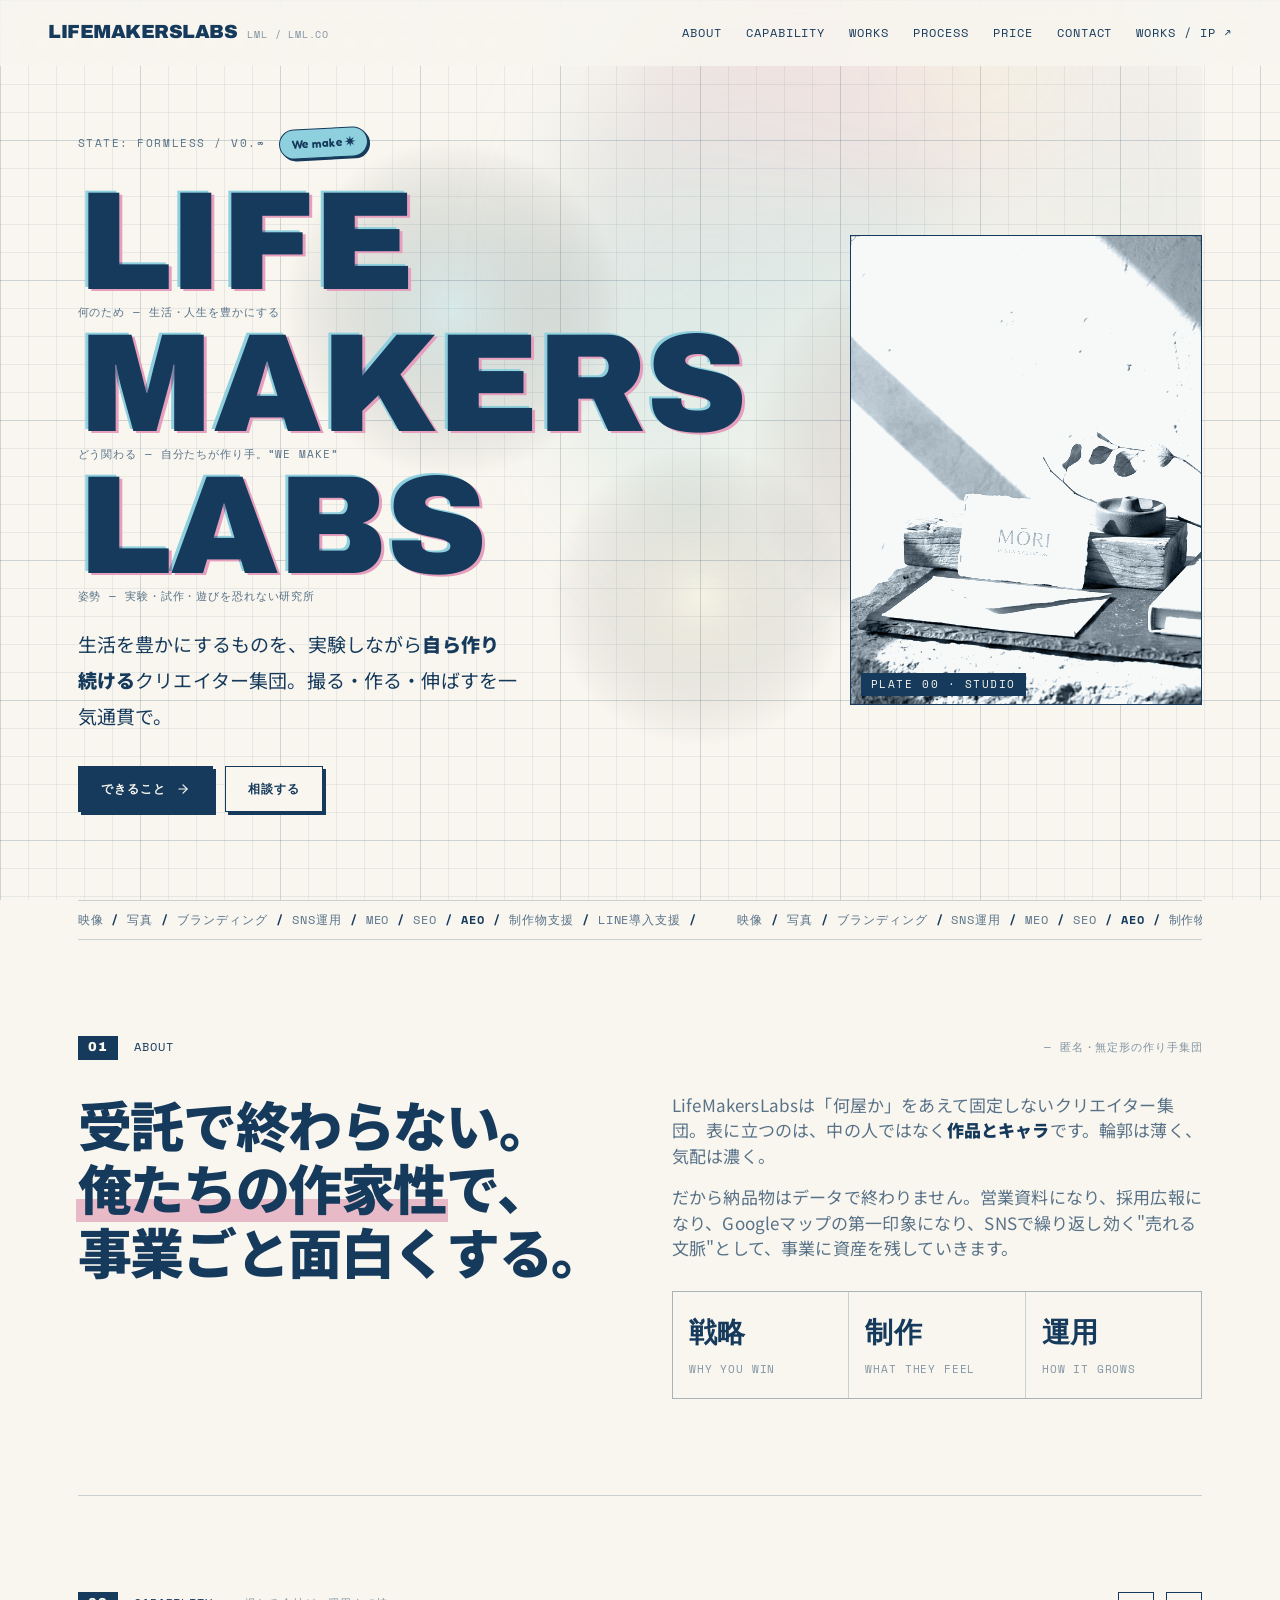
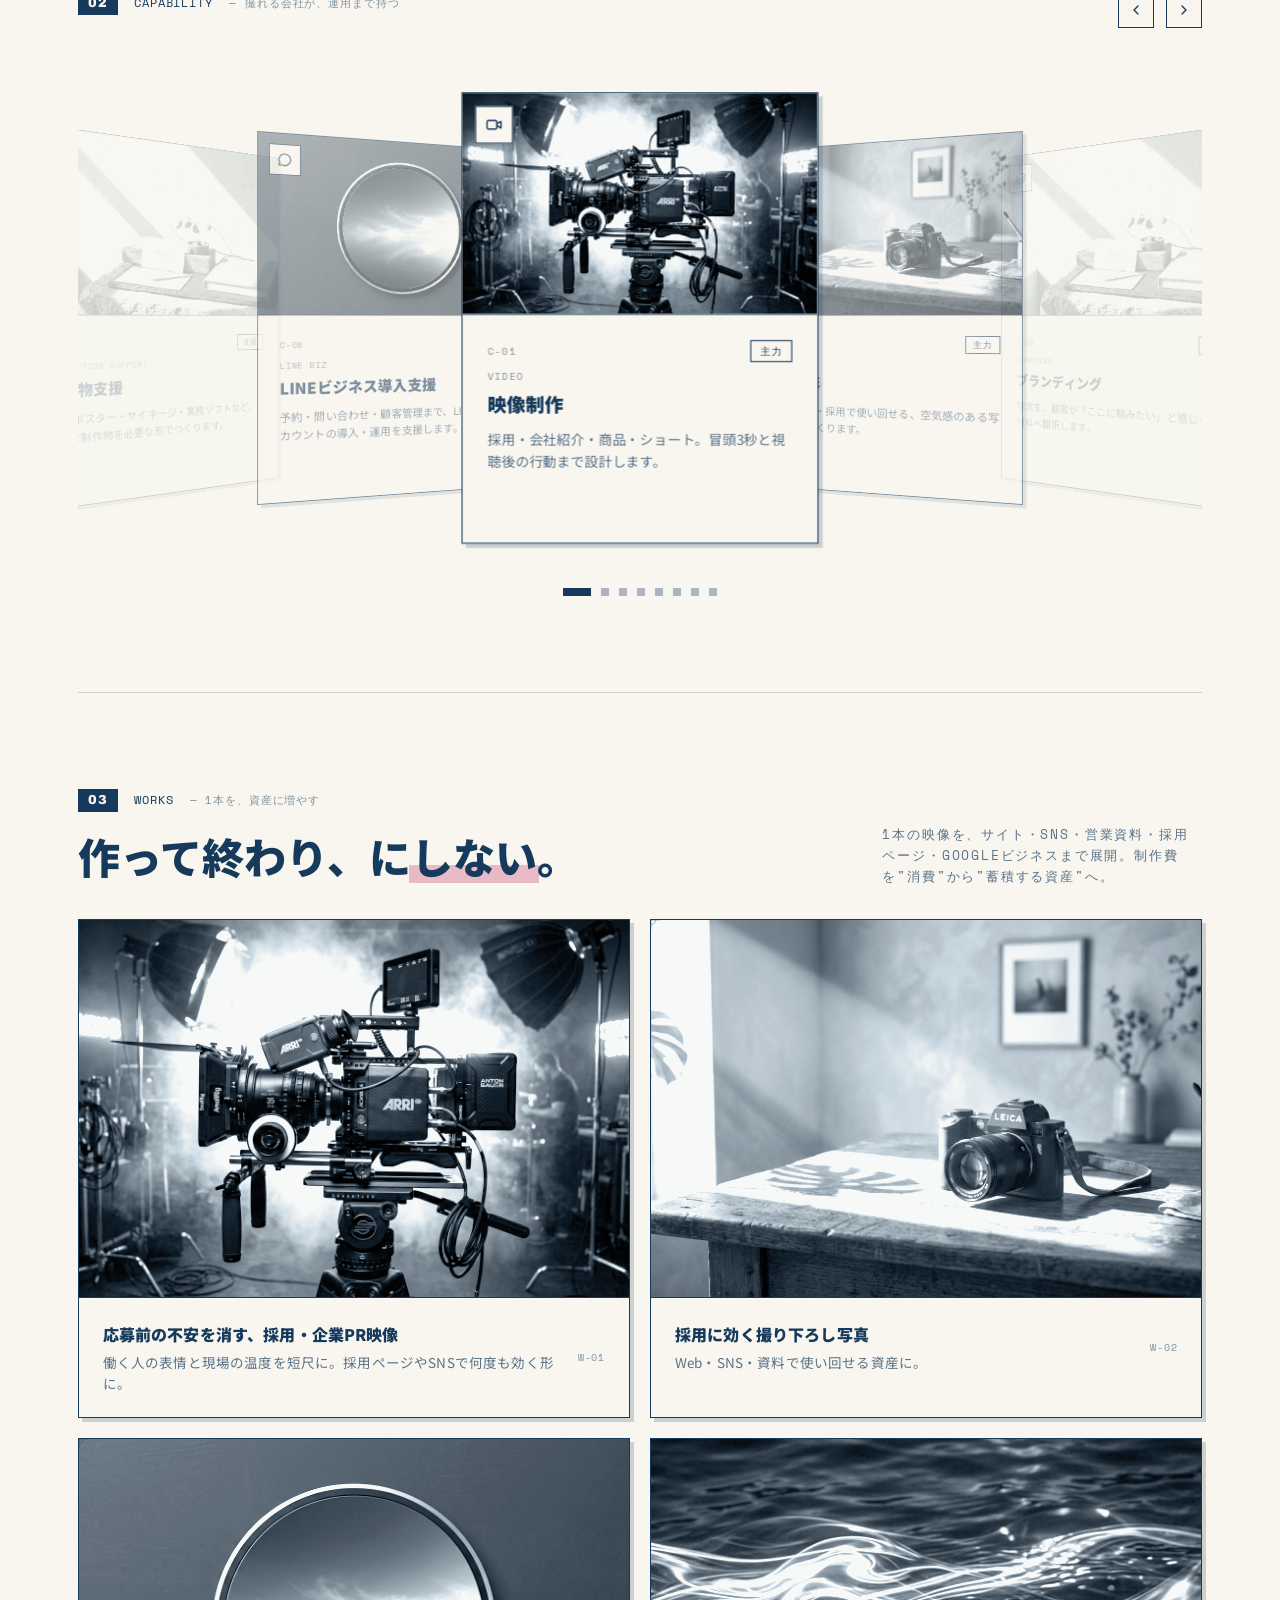
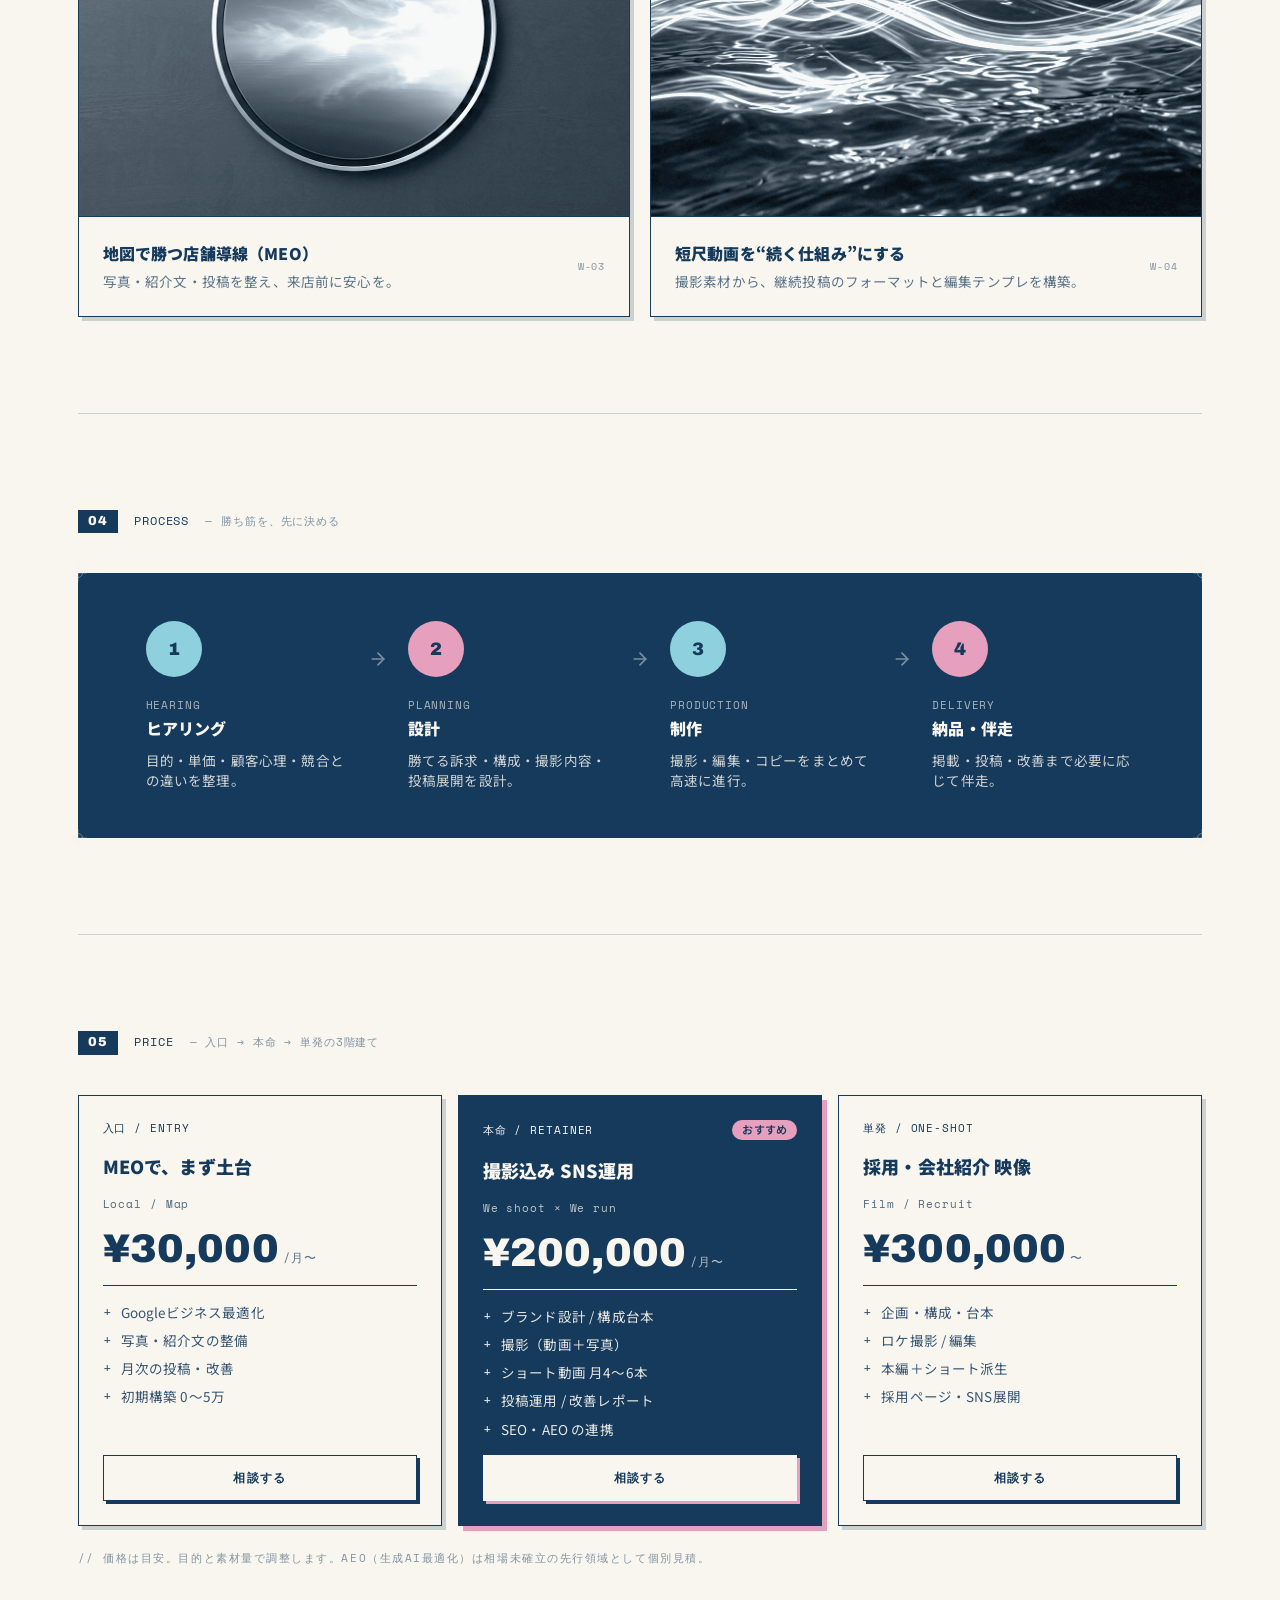
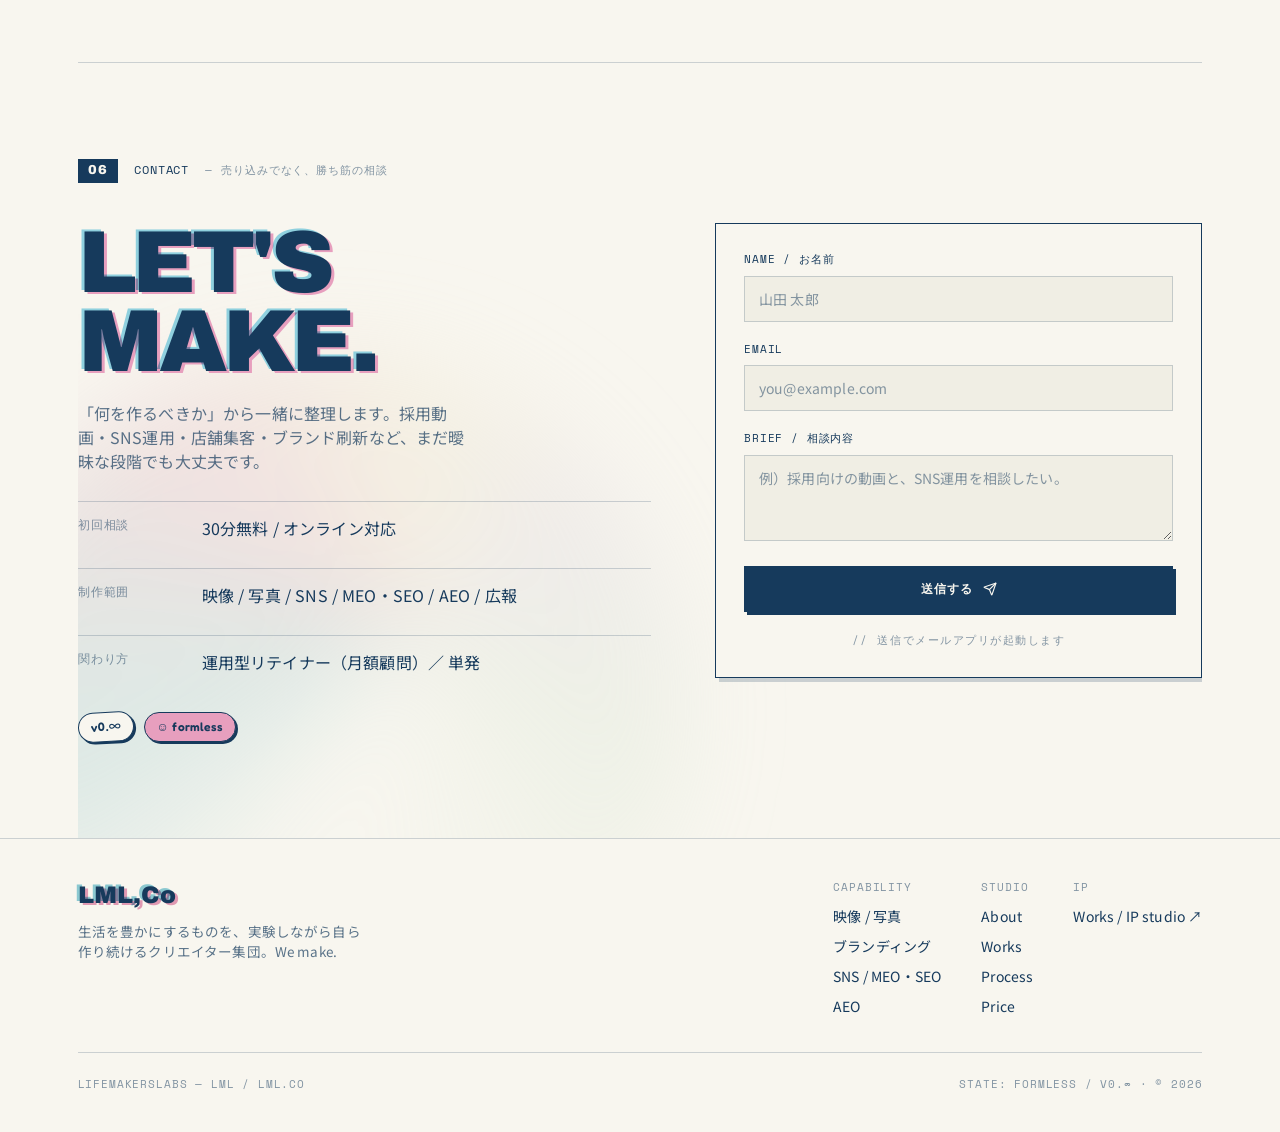
==== commit 223ad295: "Brighten background and photo duotone for legibility - paper/paper-2 lightened toward white (#F8F6EF" ====
--- a/index.html
+++ b/index.html
@@ -6,8 +6,8 @@
     <meta name="description" content="LifeMakersLabs（LML / Lml.co）— 生活を豊かにするものを、実験しながら自ら作り続けるクリエイター集団。映像・写真・ブランディング・SNS・MEO・AEOの運用型リテイナー。" />
     <meta name="theme-color" content="#EFEDE4" />
     <title>LifeMakersLabs — We make. ／ 生活を、実験しながら、自ら作る。</title>
-    <script type="module" crossorigin src="/assets/index-BQ8pfBOz.js"></script>
-    <link rel="stylesheet" crossorigin href="/assets/index-Bhnh8LNa.css">
+    <script type="module" crossorigin src="/assets/index-Cl765bQf.js"></script>
+    <link rel="stylesheet" crossorigin href="/assets/index-BisUGBmZ.css">
   </head>
   <body>
     <div id="root"></div>
--- a/assets/index-BisUGBmZ.css
+++ b/assets/index-BisUGBmZ.css
@@ -0,0 +1 @@
+@import"https://fonts.googleapis.com/css2?family=Archivo:wght@700;800;900&family=Space+Mono:wght@400;700&family=Noto+Sans+JP:wght@400;500;700;900&family=Fredoka:wght@500;600&display=swap";/*! tailwindcss v4.3.2 | MIT License | https://tailwindcss.com */@layer properties{@supports (((-webkit-hyphens:none)) and (not (margin-trim:inline))) or ((-moz-orient:inline) and (not (color:rgb(from red r g b)))){*,:before,:after,::backdrop{--tw-translate-x:0;--tw-translate-y:0;--tw-translate-z:0;--tw-scale-x:1;--tw-scale-y:1;--tw-scale-z:1;--tw-rotate-x:initial;--tw-rotate-y:initial;--tw-rotate-z:initial;--tw-skew-x:initial;--tw-skew-y:initial;--tw-pan-x:initial;--tw-pan-y:initial;--tw-pinch-zoom:initial;--tw-scroll-snap-strictness:proximity;--tw-space-y-reverse:0;--tw-space-x-reverse:0;--tw-divide-x-reverse:0;--tw-border-style:solid;--tw-divide-y-reverse:0;--tw-leading:initial;--tw-font-weight:initial;--tw-tracking:initial;--tw-ordinal:initial;--tw-slashed-zero:initial;--tw-numeric-figure:initial;--tw-numeric-spacing:initial;--tw-numeric-fraction:initial;--tw-shadow:0 0 #0000;--tw-shadow-color:initial;--tw-shadow-alpha:100%;--tw-inset-shadow:0 0 #0000;--tw-inset-shadow-color:initial;--tw-inset-shadow-alpha:100%;--tw-ring-color:initial;--tw-ring-shadow:0 0 #0000;--tw-inset-ring-color:initial;--tw-inset-ring-shadow:0 0 #0000;--tw-ring-inset:initial;--tw-ring-offset-width:0px;--tw-ring-offset-color:#fff;--tw-ring-offset-shadow:0 0 #0000;--tw-outline-style:solid;--tw-blur:initial;--tw-brightness:initial;--tw-contrast:initial;--tw-grayscale:initial;--tw-hue-rotate:initial;--tw-invert:initial;--tw-opacity:initial;--tw-saturate:initial;--tw-sepia:initial;--tw-drop-shadow:initial;--tw-drop-shadow-color:initial;--tw-drop-shadow-alpha:100%;--tw-drop-shadow-size:initial;--tw-backdrop-blur:initial;--tw-backdrop-brightness:initial;--tw-backdrop-contrast:initial;--tw-backdrop-grayscale:initial;--tw-backdrop-hue-rotate:initial;--tw-backdrop-invert:initial;--tw-backdrop-opacity:initial;--tw-backdrop-saturate:initial;--tw-backdrop-sepia:initial;--tw-duration:initial;--tw-ease:initial;--tw-contain-size:initial;--tw-contain-layout:initial;--tw-contain-paint:initial;--tw-contain-style:initial;--tw-text-shadow-color:initial;--tw-text-shadow-alpha:100%}}}@layer theme{:root,:host{--font-sans:ui-sans-serif, system-ui, sans-serif, "Apple Color Emoji", "Segoe UI Emoji", "Segoe UI Symbol", "Noto Color Emoji";--font-mono:"Space Mono", ui-monospace, Consolas, monospace;--color-red-500:oklch(63.7% .237 25.331);--color-stone-900:oklch(21.6% .006 56.043);--spacing:.25rem;--container-md:28rem;--container-xl:36rem;--text-xs:.75rem;--text-xs--line-height:calc(1 / .75);--text-sm:.875rem;--text-sm--line-height:calc(1.25 / .875);--text-base:1rem;--text-base--line-height: 1.5 ;--text-lg:1.125rem;--text-lg--line-height:calc(1.75 / 1.125);--text-xl:1.25rem;--text-xl--line-height:calc(1.75 / 1.25);--text-2xl:1.5rem;--text-2xl--line-height:calc(2 / 1.5);--text-4xl:2.25rem;--text-4xl--line-height:calc(2.5 / 2.25);--font-weight-normal:400;--font-weight-semibold:600;--font-weight-bold:700;--font-weight-black:900;--tracking-tighter:-.05em;--tracking-tight:-.025em;--tracking-widest:.1em;--leading-relaxed:1.625;--leading-loose:2;--ease-in:cubic-bezier(.4, 0, 1, 1);--ease-out:cubic-bezier(0, 0, .2, 1);--ease-in-out:cubic-bezier(.4, 0, .2, 1);--animate-spin:spin 1s linear infinite;--default-transition-duration:.15s;--default-transition-timing-function:cubic-bezier(.4, 0, .2, 1);--default-font-family:var(--font-sans);--default-mono-font-family:var(--font-mono);--font-arch:"Archivo", system-ui, sans-serif;--font-jp:"Noto Sans JP", system-ui, "Hiragino Sans", "Yu Gothic UI", Meiryo, sans-serif;--font-round:"Fredoka", "Noto Sans JP", sans-serif}}@layer base{*,:after,:before,::backdrop{box-sizing:border-box;border:0 solid;margin:0;padding:0}::file-selector-button{box-sizing:border-box;border:0 solid;margin:0;padding:0}html,:host{-webkit-text-size-adjust:100%;-moz-tab-size:4;tab-size:4;line-height:1.5;font-family:var(--default-font-family,ui-sans-serif, system-ui, sans-serif, "Apple Color Emoji", "Segoe UI Emoji", "Segoe UI Symbol", "Noto Color Emoji");font-feature-settings:var(--default-font-feature-settings,normal);font-variation-settings:var(--default-font-variation-settings,normal);-webkit-tap-highlight-color:transparent}hr{height:0;color:inherit;border-top-width:1px}abbr:where([title]){-webkit-text-decoration:underline dotted;text-decoration:underline dotted}h1,h2,h3,h4,h5,h6{font-size:inherit;font-weight:inherit}a{color:inherit;-webkit-text-decoration:inherit;text-decoration:inherit}b,strong{font-weight:bolder}code,kbd,samp,pre{font-family:var(--default-mono-font-family,ui-monospace, SFMono-Regular, Menlo, Monaco, Consolas, "Liberation Mono", "Courier New", monospace);font-feature-settings:var(--default-mono-font-feature-settings,normal);font-variation-settings:var(--default-mono-font-variation-settings,normal);font-size:1em}small{font-size:80%}sub,sup{vertical-align:baseline;font-size:75%;line-height:0;position:relative}sub{bottom:-.25em}sup{top:-.5em}table{text-indent:0;border-color:inherit;border-collapse:collapse}:-moz-focusring{outline:auto}progress{vertical-align:baseline}summary{display:list-item}ol,ul,menu{list-style:none}img,svg,video,canvas,audio,iframe,embed,object{vertical-align:middle;display:block}img,video{max-width:100%;height:auto}button,input,select,optgroup,textarea{font:inherit;font-feature-settings:inherit;font-variation-settings:inherit;letter-spacing:inherit;color:inherit;opacity:1;background-color:#0000;border-radius:0}::file-selector-button{font:inherit;font-feature-settings:inherit;font-variation-settings:inherit;letter-spacing:inherit;color:inherit;opacity:1;background-color:#0000;border-radius:0}:where(select:is([multiple],[size])) optgroup{font-weight:bolder}:where(select:is([multiple],[size])) optgroup option{padding-inline-start:20px}::file-selector-button{margin-inline-end:4px}::placeholder{opacity:1}@supports (not ((-webkit-appearance:-apple-pay-button))) or (contain-intrinsic-size:1px){::placeholder{color:currentColor}@supports (color:color-mix(in lab,red,red)){::placeholder{color:color-mix(in oklab,currentcolor 50%,transparent)}}}textarea{resize:vertical}::-webkit-search-decoration{-webkit-appearance:none}::-webkit-date-and-time-value{min-height:1lh;text-align:inherit}::-webkit-datetime-edit{display:inline-flex}::-webkit-datetime-edit-fields-wrapper{padding:0}::-webkit-datetime-edit{padding-block:0}::-webkit-datetime-edit-year-field{padding-block:0}::-webkit-datetime-edit-month-field{padding-block:0}::-webkit-datetime-edit-day-field{padding-block:0}::-webkit-datetime-edit-hour-field{padding-block:0}::-webkit-datetime-edit-minute-field{padding-block:0}::-webkit-datetime-edit-second-field{padding-block:0}::-webkit-datetime-edit-millisecond-field{padding-block:0}::-webkit-datetime-edit-meridiem-field{padding-block:0}::-webkit-calendar-picker-indicator{line-height:1}:-moz-ui-invalid{box-shadow:none}button,input:where([type=button],[type=reset],[type=submit]){-webkit-appearance:button;-moz-appearance:button;appearance:button}::file-selector-button{-webkit-appearance:button;-moz-appearance:button;appearance:button}::-webkit-inner-spin-button{height:auto}::-webkit-outer-spin-button{height:auto}[hidden]:where(:not([hidden=until-found])){display:none!important}body{color:var(--ink);-webkit-font-smoothing:antialiased;-moz-osx-font-smoothing:grayscale;font-family:var(--font-jp);background:var(--paper);letter-spacing:.01em;overflow-x:hidden}}@layer components;@layer utilities{.\@container,.\@container-\[inline-size\]{container-type:inline-size}.\@container-size{container-type:size}.pointer-events-auto{pointer-events:auto}.pointer-events-none{pointer-events:none}.collapse{visibility:collapse}.invisible{visibility:hidden}.visible{visibility:visible}.sr-only{clip-path:inset(50%);white-space:nowrap;border-width:0;width:1px;height:1px;margin:-1px;padding:0;position:absolute;overflow:hidden}.not-sr-only{clip-path:none;white-space:normal;width:auto;height:auto;margin:0;padding:0;position:static;overflow:visible}.\!absolute{position:absolute!important}.absolute{position:absolute}.fixed{position:fixed}.relative{position:relative}.static{position:static}.sticky{position:sticky}.inset-0{top:0;right:0;bottom:0;left:0}.-inset-x-0\.5{inset-inline:calc(var(--spacing) * -.5)}.inset-x-0{inset-inline:0}.top-0{top:0}.top-3{top:calc(var(--spacing) * 3)}.top-3\.5{top:calc(var(--spacing) * 3.5)}.right-3\.5{right:calc(var(--spacing) * 3.5)}.right-full{right:100%}.bottom-2{bottom:calc(var(--spacing) * 2)}.bottom-3\.5{bottom:calc(var(--spacing) * 3.5)}.bottom-\[-3px\]{bottom:-3px}.bottom-\[\.08em\]{bottom:.08em}.left-0{left:0}.left-2\.5{left:calc(var(--spacing) * 2.5)}.left-3{left:calc(var(--spacing) * 3)}.left-5{left:calc(var(--spacing) * 5)}.isolate{isolation:isolate}.isolation-auto{isolation:auto}.-z-10{z-index:-10}.z-0{z-index:0}.z-10{z-index:10}.z-\[1\]{z-index:1}.z-\[3\]{z-index:3}.z-\[90\]{z-index:90}.z-\[100\]{z-index:100}.z-\[110\]{z-index:110}.order-0,.order-none{order:0}.float-end{float:inline-end}.float-left{float:left}.float-none{float:none}.float-right{float:right}.float-start{float:inline-start}.clear-both{clear:both}.clear-end{clear:inline-end}.clear-left{clear:left}.clear-none{clear:none}.clear-right{clear:right}.clear-start{clear:inline-start}.\!container{width:100%!important}@media(min-width:40rem){.\!container{max-width:40rem!important}}@media(min-width:48rem){.\!container{max-width:48rem!important}}@media(min-width:64rem){.\!container{max-width:64rem!important}}@media(min-width:80rem){.\!container{max-width:80rem!important}}@media(min-width:96rem){.\!container{max-width:96rem!important}}.container{width:100%}@media(min-width:40rem){.container{max-width:40rem}}@media(min-width:48rem){.container{max-width:48rem}}@media(min-width:64rem){.container{max-width:64rem}}@media(min-width:80rem){.container{max-width:80rem}}@media(min-width:96rem){.container{max-width:96rem}}.container\!{width:100%!important}@media(min-width:40rem){.container\!{max-width:40rem!important}}@media(min-width:48rem){.container\!{max-width:48rem!important}}@media(min-width:64rem){.container\!{max-width:64rem!important}}@media(min-width:80rem){.container\!{max-width:80rem!important}}@media(min-width:96rem){.container\!{max-width:96rem!important}}.m-2{margin:calc(var(--spacing) * 2)}.mx-2{margin-inline:calc(var(--spacing) * 2)}.mx-auto{margin-inline:auto}.my-1\.5{margin-block:calc(var(--spacing) * 1.5)}.mt-0\.5{margin-top:calc(var(--spacing) * .5)}.mt-2{margin-top:calc(var(--spacing) * 2)}.mt-2\.5{margin-top:calc(var(--spacing) * 2.5)}.mt-3\.5{margin-top:calc(var(--spacing) * 3.5)}.mt-4{margin-top:calc(var(--spacing) * 4)}.mt-5{margin-top:calc(var(--spacing) * 5)}.mt-6{margin-top:calc(var(--spacing) * 6)}.mt-7{margin-top:calc(var(--spacing) * 7)}.mt-8{margin-top:calc(var(--spacing) * 8)}.mt-9{margin-top:calc(var(--spacing) * 9)}.mt-\[16px\]{margin-top:16px}.mt-auto{margin-top:auto}.mr-2{margin-right:calc(var(--spacing) * 2)}.mb-1{margin-bottom:var(--spacing)}.mb-1\.5{margin-bottom:calc(var(--spacing) * 1.5)}.mb-2{margin-bottom:calc(var(--spacing) * 2)}.mb-2\.5{margin-bottom:calc(var(--spacing) * 2.5)}.mb-3{margin-bottom:calc(var(--spacing) * 3)}.mb-3\.5{margin-bottom:calc(var(--spacing) * 3.5)}.mb-5{margin-bottom:calc(var(--spacing) * 5)}.mb-6{margin-bottom:calc(var(--spacing) * 6)}.mb-8{margin-bottom:calc(var(--spacing) * 8)}.mb-10{margin-bottom:calc(var(--spacing) * 10)}.ml-1{margin-left:var(--spacing)}.ml-2{margin-left:calc(var(--spacing) * 2)}.ml-2\.5{margin-left:calc(var(--spacing) * 2.5)}.ml-auto{margin-left:auto}.box-border{box-sizing:border-box}.box-content{box-sizing:content-box}.block{display:block}.contents{display:contents}.flex{display:flex}.flow-root{display:flow-root}.grid{display:grid}.hidden{display:none}.inline{display:inline}.inline-block{display:inline-block}.inline-flex{display:inline-flex}.inline-grid{display:inline-grid}.inline-table{display:inline-table}.list-item{display:list-item}.table{display:table}.table-caption{display:table-caption}.table-cell{display:table-cell}.table-column{display:table-column}.table-column-group{display:table-column-group}.table-footer-group{display:table-footer-group}.table-header-group{display:table-header-group}.table-row{display:table-row}.table-row-group{display:table-row-group}.field-sizing-content{field-sizing:content}.field-sizing-fixed{field-sizing:fixed}.size-auto{width:auto;height:auto}.h-2{height:calc(var(--spacing) * 2)}.h-3\.5{height:calc(var(--spacing) * 3.5)}.h-4{height:calc(var(--spacing) * 4)}.h-5{height:calc(var(--spacing) * 5)}.h-6{height:calc(var(--spacing) * 6)}.h-8{height:calc(var(--spacing) * 8)}.h-9{height:calc(var(--spacing) * 9)}.h-10{height:calc(var(--spacing) * 10)}.h-12{height:calc(var(--spacing) * 12)}.h-14{height:calc(var(--spacing) * 14)}.h-\[\.42em\]{height:.42em}.h-\[1\.5px\]{height:1.5px}.h-\[66px\]{height:66px}.h-\[430px\]{height:430px}.h-\[500px\]{height:500px}.h-auto{height:auto}.h-full{height:100%}.h-lh{height:1lh}.h-screen{height:100vh}.max-h-lh{max-height:1lh}.max-h-none{max-height:none}.max-h-screen{max-height:100vh}.min-h-\[100svh\]{min-height:100svh}.min-h-auto{min-height:auto}.min-h-lh{min-height:1lh}.min-h-screen{min-height:100vh}.w-1\/2{width:50%}.w-3\.5{width:calc(var(--spacing) * 3.5)}.w-4{width:calc(var(--spacing) * 4)}.w-5{width:calc(var(--spacing) * 5)}.w-6{width:calc(var(--spacing) * 6)}.w-8{width:calc(var(--spacing) * 8)}.w-9{width:calc(var(--spacing) * 9)}.w-10{width:calc(var(--spacing) * 10)}.w-12{width:calc(var(--spacing) * 12)}.w-14{width:calc(var(--spacing) * 14)}.w-\[280px\]{width:280px}.w-auto{width:auto}.w-full{width:100%}.w-screen{width:100vw}.max-w-\[36ch\]{max-width:36ch}.max-w-\[40ch\]{max-width:40ch}.max-w-\[44ch\]{max-width:44ch}.max-w-md{max-width:var(--container-md)}.max-w-none{max-width:none}.max-w-screen{max-width:100vw}.max-w-xl{max-width:var(--container-xl)}.min-w-auto{min-width:auto}.min-w-screen{min-width:100vw}.flex-auto{flex:auto}.flex-initial{flex:0 auto}.flex-none{flex:none}.flex-shrink,.shrink{flex-shrink:1}.shrink-0{flex-shrink:0}.flex-grow,.grow{flex-grow:1}.basis-auto{flex-basis:auto}.basis-full{flex-basis:100%}.table-auto{table-layout:auto}.table-fixed{table-layout:fixed}.caption-bottom{caption-side:bottom}.caption-top{caption-side:top}.border-collapse{border-collapse:collapse}.border-separate{border-collapse:separate}.-translate-full{--tw-translate-x:-100%;--tw-translate-y:-100%;translate:var(--tw-translate-x) var(--tw-translate-y)}.translate-full{--tw-translate-x:100%;--tw-translate-y:100%;translate:var(--tw-translate-x) var(--tw-translate-y)}.translate-3d{translate:var(--tw-translate-x) var(--tw-translate-y) var(--tw-translate-z)}.translate-none{translate:none}.scale-3d{scale:var(--tw-scale-x) var(--tw-scale-y) var(--tw-scale-z)}.scale-none{scale:none}.rotate-90{rotate:90deg}.rotate-none{rotate:none}.transform,.transform-cpu{transform:var(--tw-rotate-x,) var(--tw-rotate-y,) var(--tw-rotate-z,) var(--tw-skew-x,) var(--tw-skew-y,)}.transform-gpu{transform:translateZ(0) var(--tw-rotate-x,) var(--tw-rotate-y,) var(--tw-rotate-z,) var(--tw-skew-x,) var(--tw-skew-y,)}.transform-none{transform:none}.animate-spin{animation:var(--animate-spin)}.cursor-pointer{cursor:pointer}.touch-pinch-zoom{--tw-pinch-zoom:pinch-zoom;touch-action:var(--tw-pan-x,) var(--tw-pan-y,) var(--tw-pinch-zoom,)}.resize{resize:both}.resize-none{resize:none}.resize-x{resize:horizontal}.resize-y{resize:vertical}.snap-none{scroll-snap-type:none}.snap-mandatory{--tw-scroll-snap-strictness:mandatory}.snap-proximity{--tw-scroll-snap-strictness:proximity}.snap-align-none{scroll-snap-align:none}.snap-center{scroll-snap-align:center}.snap-end{scroll-snap-align:end}.snap-start{scroll-snap-align:start}.snap-always{scroll-snap-stop:always}.snap-normal{scroll-snap-stop:normal}.scrollbar-auto{scrollbar-width:auto}.scrollbar-none{scrollbar-width:none}.scrollbar-thin{scrollbar-width:thin}.scrollbar-gutter-auto{scrollbar-gutter:auto}.scrollbar-gutter-both{scrollbar-gutter:stable both-edges}.scrollbar-gutter-stable{scrollbar-gutter:stable}.list-inside{list-style-position:inside}.list-outside{list-style-position:outside}.appearance-auto{-webkit-appearance:auto;-moz-appearance:auto;appearance:auto}.appearance-none{-webkit-appearance:none;-moz-appearance:none;appearance:none}.columns-2{columns:2}.columns-3{columns:3}.columns-4{columns:4}.grid-flow-col{grid-auto-flow:column}.grid-flow-col-dense{grid-auto-flow:column dense}.grid-flow-dense{grid-auto-flow:dense}.grid-flow-row{grid-auto-flow:row}.grid-flow-row-dense{grid-auto-flow:dense}.grid-cols-3{grid-template-columns:repeat(3,minmax(0,1fr))}.grid-cols-\[110px_1fr\]{grid-template-columns:110px 1fr}.grid-cols-\[auto_1fr\]{grid-template-columns:auto 1fr}.flex-col{flex-direction:column}.flex-col-reverse{flex-direction:column-reverse}.flex-row{flex-direction:row}.flex-row-reverse{flex-direction:row-reverse}.flex-nowrap{flex-wrap:nowrap}.flex-wrap{flex-wrap:wrap}.flex-wrap-reverse{flex-wrap:wrap-reverse}.place-content-around{place-content:space-around}.place-content-baseline{place-content:baseline start}.place-content-between{place-content:space-between}.place-content-center{place-content:center}.place-content-center-safe{place-content:safe center}.place-content-end{place-content:end}.place-content-end-safe{place-content:safe end}.place-content-evenly{place-content:space-evenly}.place-content-start{place-content:start}.place-content-stretch{place-content:stretch}.place-items-baseline{place-items:baseline}.place-items-center{place-items:center}.place-items-center-safe{place-items:safe center}.place-items-end{place-items:end}.place-items-end-safe{place-items:safe end}.place-items-start{place-items:start}.place-items-stretch{place-items:stretch stretch}.content-around{align-content:space-around}.content-baseline{align-content:baseline}.content-between{align-content:space-between}.content-center{align-content:center}.content-center-safe{align-content:safe center}.content-end{align-content:flex-end}.content-end-safe{align-content:safe flex-end}.content-evenly{align-content:space-evenly}.content-normal{align-content:normal}.content-start{align-content:flex-start}.content-stretch{align-content:stretch}.items-baseline{align-items:baseline}.items-baseline-last{align-items:last baseline}.items-center{align-items:center}.items-center-safe{align-items:safe center}.items-end{align-items:flex-end}.items-end-safe{align-items:safe flex-end}.items-start{align-items:flex-start}.items-stretch{align-items:stretch}.justify-around{justify-content:space-around}.justify-baseline{justify-content:baseline}.justify-between{justify-content:space-between}.justify-center{justify-content:center}.justify-center-safe{justify-content:safe center}.justify-end{justify-content:flex-end}.justify-end-safe{justify-content:safe flex-end}.justify-evenly{justify-content:space-evenly}.justify-normal{justify-content:normal}.justify-start{justify-content:flex-start}.justify-stretch{justify-content:stretch}.justify-items-center{justify-items:center}.justify-items-center-safe{justify-items:safe center}.justify-items-end{justify-items:end}.justify-items-end-safe{justify-items:safe end}.justify-items-normal{justify-items:normal}.justify-items-start{justify-items:start}.justify-items-stretch{justify-items:stretch}.gap-2{gap:calc(var(--spacing) * 2)}.gap-2\.5{gap:calc(var(--spacing) * 2.5)}.gap-3{gap:calc(var(--spacing) * 3)}.gap-3\.5{gap:calc(var(--spacing) * 3.5)}.gap-4{gap:calc(var(--spacing) * 4)}.gap-5{gap:calc(var(--spacing) * 5)}.gap-6{gap:calc(var(--spacing) * 6)}.gap-9{gap:calc(var(--spacing) * 9)}.gap-10{gap:calc(var(--spacing) * 10)}.gap-px{gap:1px}:where(.space-y-reverse>:not(:last-child)){--tw-space-y-reverse:1}:where(.space-x-reverse>:not(:last-child)){--tw-space-x-reverse:1}:where(.divide-x>:not(:last-child)){--tw-divide-x-reverse:0;border-inline-style:var(--tw-border-style);border-inline-start-width:calc(1px * var(--tw-divide-x-reverse));border-inline-end-width:calc(1px * calc(1 - var(--tw-divide-x-reverse)))}:where(.divide-y>:not(:last-child)){--tw-divide-y-reverse:0;border-bottom-style:var(--tw-border-style);border-top-style:var(--tw-border-style);border-top-width:calc(1px * var(--tw-divide-y-reverse));border-bottom-width:calc(1px * calc(1 - var(--tw-divide-y-reverse)))}:where(.divide-y-reverse>:not(:last-child)){--tw-divide-y-reverse:1}.place-self-auto{place-self:auto}.place-self-center{place-self:center}.place-self-center-safe{place-self:safe center}.place-self-end{place-self:end}.place-self-end-safe{place-self:safe end}.place-self-start{place-self:start}.place-self-stretch{place-self:stretch stretch}.self-auto{align-self:auto}.self-baseline{align-self:baseline}.self-baseline-last{align-self:last baseline}.self-center{align-self:center}.self-center-safe{align-self:safe center}.self-end{align-self:flex-end}.self-end-safe{align-self:safe flex-end}.self-start{align-self:flex-start}.self-stretch{align-self:stretch}.justify-self-auto{justify-self:auto}.justify-self-center{justify-self:center}.justify-self-center-safe{justify-self:safe center}.justify-self-end{justify-self:flex-end}.justify-self-end-safe{justify-self:safe flex-end}.justify-self-start{justify-self:flex-start}.justify-self-stretch{justify-self:stretch}.truncate{text-overflow:ellipsis;white-space:nowrap;overflow:hidden}.overflow-hidden{overflow:hidden}.scroll-auto{scroll-behavior:auto}.scroll-smooth{scroll-behavior:smooth}.rounded{border-radius:.25rem}.rounded-full{border-radius:3.40282e38px}.rounded-s{border-start-start-radius:.25rem;border-end-start-radius:.25rem}.rounded-ss{border-start-start-radius:.25rem}.rounded-e{border-start-end-radius:.25rem;border-end-end-radius:.25rem}.rounded-se{border-start-end-radius:.25rem}.rounded-ee{border-end-end-radius:.25rem}.rounded-es{border-end-start-radius:.25rem}.rounded-t{border-top-left-radius:.25rem;border-top-right-radius:.25rem}.rounded-l{border-top-left-radius:.25rem;border-bottom-left-radius:.25rem}.rounded-tl{border-top-left-radius:.25rem}.rounded-r{border-top-right-radius:.25rem;border-bottom-right-radius:.25rem}.rounded-tr{border-top-right-radius:.25rem}.rounded-b{border-bottom-right-radius:.25rem;border-bottom-left-radius:.25rem}.rounded-br{border-bottom-right-radius:.25rem}.rounded-bl{border-bottom-left-radius:.25rem}.border{border-style:var(--tw-border-style);border-width:1px}.border-\[1\.5px\]{border-style:var(--tw-border-style);border-width:1.5px}.border-x{border-inline-style:var(--tw-border-style);border-inline-width:1px}.border-y{border-block-style:var(--tw-border-style);border-block-width:1px}.border-s{border-inline-start-style:var(--tw-border-style);border-inline-start-width:1px}.border-e{border-inline-end-style:var(--tw-border-style);border-inline-end-width:1px}.border-bs{border-block-start-style:var(--tw-border-style);border-block-start-width:1px}.border-be{border-block-end-style:var(--tw-border-style);border-block-end-width:1px}.border-t{border-top-style:var(--tw-border-style);border-top-width:1px}.border-r{border-right-style:var(--tw-border-style);border-right-width:1px}.border-b{border-bottom-style:var(--tw-border-style);border-bottom-width:1px}.border-l{border-left-style:var(--tw-border-style);border-left-width:1px}.border-dashed{--tw-border-style:dashed;border-style:dashed}.border-dotted{--tw-border-style:dotted;border-style:dotted}.border-double{--tw-border-style:double;border-style:double}.border-hidden{--tw-border-style:hidden;border-style:hidden}.border-none{--tw-border-style:none;border-style:none}.border-solid{--tw-border-style:solid;border-style:solid}.border-transparent{border-color:#0000}.bg-\(--my_variable\){background-color:var(--my_variable)}.bg-\(color\:--my-color\){background-color:var(--my-color)}.bg-\[\#0088cc\]{background-color:#08c}.bg-\[color\:var\(--my-color\)\]{background-color:var(--my-color)}.bg-\[var\(--my_variable\)\]{background-color:var(--my_variable)}.bg-current{background-color:currentColor}.bg-red-500{background-color:var(--color-red-500)}.bg-red-500\/50{background-color:#fb2c3680}@supports (color:color-mix(in lab,red,red)){.bg-red-500\/50{background-color:color-mix(in oklab,var(--color-red-500) 50%,transparent)}}.bg-red-500\/\[50\%\]{background-color:#fb2c3680}@supports (color:color-mix(in lab,red,red)){.bg-red-500\/\[50\%\]{background-color:color-mix(in oklab,var(--color-red-500) 50%,transparent)}}.-bg-conic,.bg-conic{--tw-gradient-position:in oklab;background-image:conic-gradient(var(--tw-gradient-stops))}.bg-radial{--tw-gradient-position:in oklab;background-image:radial-gradient(var(--tw-gradient-stops))}.bg-none{background-image:none}.via-none{--tw-gradient-via-stops:initial}.mask-none{-webkit-mask-image:none;mask-image:none}.mask-circle{--tw-mask-radial-shape:circle}.mask-ellipse{--tw-mask-radial-shape:ellipse}.mask-radial-closest-corner{--tw-mask-radial-size:closest-corner}.mask-radial-closest-side{--tw-mask-radial-size:closest-side}.mask-radial-farthest-corner{--tw-mask-radial-size:farthest-corner}.mask-radial-farthest-side{--tw-mask-radial-size:farthest-side}.mask-radial-at-bottom{--tw-mask-radial-position:bottom}.mask-radial-at-bottom-left{--tw-mask-radial-position:bottom left}.mask-radial-at-bottom-right{--tw-mask-radial-position:bottom right}.mask-radial-at-center{--tw-mask-radial-position:center}.mask-radial-at-left{--tw-mask-radial-position:left}.mask-radial-at-right{--tw-mask-radial-position:right}.mask-radial-at-top{--tw-mask-radial-position:top}.mask-radial-at-top-left{--tw-mask-radial-position:top left}.mask-radial-at-top-right{--tw-mask-radial-position:top right}.box-decoration-clone{-webkit-box-decoration-break:clone;box-decoration-break:clone}.box-decoration-slice{-webkit-box-decoration-break:slice;box-decoration-break:slice}.decoration-clone{-webkit-box-decoration-break:clone;box-decoration-break:clone}.decoration-slice{-webkit-box-decoration-break:slice;box-decoration-break:slice}.bg-auto{background-size:auto}.bg-contain{background-size:contain}.bg-cover{background-size:cover}.bg-fixed{background-attachment:fixed}.bg-local{background-attachment:local}.bg-scroll{background-attachment:scroll}.bg-clip-border{background-clip:border-box}.bg-clip-content{background-clip:content-box}.bg-clip-padding{background-clip:padding-box}.bg-clip-text{-webkit-background-clip:text;background-clip:text}.bg-bottom{background-position:bottom}.bg-bottom-left{background-position:0 100%}.bg-bottom-right{background-position:100% 100%}.bg-center{background-position:50%}.bg-left{background-position:0}.bg-left-bottom{background-position:0 100%}.bg-left-top{background-position:0 0}.bg-right{background-position:100%}.bg-right-bottom{background-position:100% 100%}.bg-right-top{background-position:100% 0}.bg-top{background-position:top}.bg-top-left{background-position:0 0}.bg-top-right{background-position:100% 0}.bg-no-repeat{background-repeat:no-repeat}.bg-repeat{background-repeat:repeat}.bg-repeat-round{background-repeat:round}.bg-repeat-space{background-repeat:space}.bg-repeat-x{background-repeat:repeat-x}.bg-repeat-y{background-repeat:repeat-y}.bg-origin-border{background-origin:border-box}.bg-origin-content{background-origin:content-box}.bg-origin-padding{background-origin:padding-box}.mask-add{-webkit-mask-composite:source-over;mask-composite:add}.mask-exclude{-webkit-mask-composite:xor;mask-composite:exclude}.mask-intersect{-webkit-mask-composite:source-in;mask-composite:intersect}.mask-subtract{-webkit-mask-composite:source-out;mask-composite:subtract}.mask-alpha{-webkit-mask-source-type:alpha;mask-mode:alpha}.mask-luminance{-webkit-mask-source-type:luminance;mask-mode:luminance}.mask-match{-webkit-mask-source-type:auto;mask-mode:match-source}.mask-type-alpha{mask-type:alpha}.mask-type-luminance{mask-type:luminance}.mask-auto{-webkit-mask-size:auto;mask-size:auto}.mask-contain{-webkit-mask-size:contain;mask-size:contain}.mask-cover{-webkit-mask-size:cover;mask-size:cover}.mask-clip-border{-webkit-mask-clip:border-box;mask-clip:border-box}.mask-clip-content{-webkit-mask-clip:content-box;mask-clip:content-box}.mask-clip-fill{-webkit-mask-clip:fill-box;mask-clip:fill-box}.mask-clip-padding{-webkit-mask-clip:padding-box;mask-clip:padding-box}.mask-clip-stroke{-webkit-mask-clip:stroke-box;mask-clip:stroke-box}.mask-clip-view{-webkit-mask-clip:view-box;mask-clip:view-box}.mask-no-clip{-webkit-mask-clip:no-clip;mask-clip:no-clip}.mask-bottom{-webkit-mask-position:bottom;mask-position:bottom}.mask-bottom-left{-webkit-mask-position:0 100%;mask-position:0 100%}.mask-bottom-right{-webkit-mask-position:100% 100%;mask-position:100% 100%}.mask-center{-webkit-mask-position:50%;mask-position:50%}.mask-left{-webkit-mask-position:0;mask-position:0}.mask-right{-webkit-mask-position:100%;mask-position:100%}.mask-top{-webkit-mask-position:top;mask-position:top}.mask-top-left{-webkit-mask-position:0 0;mask-position:0 0}.mask-top-right{-webkit-mask-position:100% 0;mask-position:100% 0}.mask-no-repeat{-webkit-mask-repeat:no-repeat;mask-repeat:no-repeat}.mask-repeat{-webkit-mask-repeat:repeat;mask-repeat:repeat}.mask-repeat-round{-webkit-mask-repeat:round;mask-repeat:round}.mask-repeat-space{-webkit-mask-repeat:space;mask-repeat:space}.mask-repeat-x{-webkit-mask-repeat:repeat-x;mask-repeat:repeat-x}.mask-repeat-y{-webkit-mask-repeat:repeat-y;mask-repeat:repeat-y}.mask-origin-border{-webkit-mask-origin:border-box;mask-origin:border-box}.mask-origin-content{-webkit-mask-origin:content-box;mask-origin:content-box}.mask-origin-fill{-webkit-mask-origin:fill-box;mask-origin:fill-box}.mask-origin-padding{-webkit-mask-origin:padding-box;mask-origin:padding-box}.mask-origin-stroke{-webkit-mask-origin:stroke-box;mask-origin:stroke-box}.mask-origin-view{-webkit-mask-origin:view-box;mask-origin:view-box}.fill-none{fill:none}.stroke-none{stroke:none}.object-contain{object-fit:contain}.object-cover{object-fit:cover}.object-fill{object-fit:fill}.object-none{object-fit:none}.object-scale-down{object-fit:scale-down}.object-left-bottom{object-position:left bottom}.object-left-top{object-position:left top}.object-right-bottom{object-position:right bottom}.object-right-top{object-position:right top}.p-4{padding:calc(var(--spacing) * 4)}.p-5{padding:calc(var(--spacing) * 5)}.p-6{padding:calc(var(--spacing) * 6)}.p-7{padding:calc(var(--spacing) * 7)}.px-2{padding-inline:calc(var(--spacing) * 2)}.px-2\.5{padding-inline:calc(var(--spacing) * 2.5)}.px-3\.5{padding-inline:calc(var(--spacing) * 3.5)}.px-4{padding-inline:calc(var(--spacing) * 4)}.px-5{padding-inline:calc(var(--spacing) * 5)}.px-10{padding-inline:calc(var(--spacing) * 10)}.py-0\.5{padding-block:calc(var(--spacing) * .5)}.py-2\.5{padding-block:calc(var(--spacing) * 2.5)}.py-3{padding-block:calc(var(--spacing) * 3)}.py-3\.5{padding-block:calc(var(--spacing) * 3.5)}.py-10{padding-block:calc(var(--spacing) * 10)}.py-16{padding-block:calc(var(--spacing) * 16)}.pt-4{padding-top:calc(var(--spacing) * 4)}.pt-6{padding-top:calc(var(--spacing) * 6)}.pt-24{padding-top:calc(var(--spacing) * 24)}.pr-8{padding-right:calc(var(--spacing) * 8)}.pb-14{padding-bottom:calc(var(--spacing) * 14)}.text-center{text-align:center}.text-end{text-align:end}.text-justify{text-align:justify}.text-left{text-align:left}.text-right{text-align:right}.text-start{text-align:start}.align-baseline{vertical-align:baseline}.align-bottom{vertical-align:bottom}.align-middle{vertical-align:middle}.align-sub{vertical-align:sub}.align-super{vertical-align:super}.align-text-bottom{vertical-align:text-bottom}.align-text-top{vertical-align:text-top}.align-top{vertical-align:top}.font-arch{font-family:var(--font-arch)}.text-2xl{font-size:var(--text-2xl);line-height:var(--tw-leading,var(--text-2xl--line-height))}.text-base{font-size:var(--text-base);line-height:var(--tw-leading,var(--text-base--line-height))}.text-lg{font-size:var(--text-lg);line-height:var(--tw-leading,var(--text-lg--line-height))}.text-sm{font-size:var(--text-sm);line-height:var(--tw-leading,var(--text-sm--line-height))}.text-xl{font-size:var(--text-xl);line-height:var(--tw-leading,var(--text-xl--line-height))}.text-xs{font-size:var(--text-xs);line-height:var(--tw-leading,var(--text-xs--line-height))}.text-\[10\.5px\]{font-size:10.5px}.text-\[10px\]{font-size:10px}.text-\[11px\]{font-size:11px}.text-\[12px\]{font-size:12px}.text-\[13\.5px\]{font-size:13.5px}.text-\[13px\]{font-size:13px}.text-\[19px\]{font-size:19px}.text-\[clamp\(46px\,11vw\,140px\)\]{font-size:clamp(46px,11vw,140px)}.leading-\[\.9\]{--tw-leading:.9;line-height:.9}.leading-\[\.86\]{--tw-leading:.86;line-height:.86}.leading-\[1\.9\]{--tw-leading:1.9;line-height:1.9}.leading-\[1\.18\]{--tw-leading:1.18;line-height:1.18}.leading-loose{--tw-leading:var(--leading-loose);line-height:var(--leading-loose)}.leading-none{--tw-leading:1;line-height:1}.leading-relaxed{--tw-leading:var(--leading-relaxed);line-height:var(--leading-relaxed)}.font-black{--tw-font-weight:var(--font-weight-black);font-weight:var(--font-weight-black)}.font-bold{--tw-font-weight:var(--font-weight-bold);font-weight:var(--font-weight-bold)}.font-normal{--tw-font-weight:var(--font-weight-normal);font-weight:var(--font-weight-normal)}.font-semibold{--tw-font-weight:var(--font-weight-semibold);font-weight:var(--font-weight-semibold)}.tracking-\[\.14em\]{--tw-tracking:.14em;letter-spacing:.14em}.tracking-\[\.16em\]{--tw-tracking:.16em;letter-spacing:.16em}.tracking-tight{--tw-tracking:var(--tracking-tight);letter-spacing:var(--tracking-tight)}.tracking-tighter{--tw-tracking:var(--tracking-tighter);letter-spacing:var(--tracking-tighter)}.tracking-widest{--tw-tracking:var(--tracking-widest);letter-spacing:var(--tracking-widest)}.text-balance{text-wrap:balance}.text-nowrap{text-wrap:nowrap}.text-pretty{text-wrap:pretty}.text-wrap{text-wrap:wrap}.break-normal{overflow-wrap:normal;word-break:normal}.break-words{overflow-wrap:break-word}.wrap-anywhere{overflow-wrap:anywhere}.wrap-break-word{overflow-wrap:break-word}.wrap-normal{overflow-wrap:normal}.break-all{word-break:break-all}.break-keep{word-break:keep-all}.overflow-ellipsis{text-overflow:ellipsis}.text-clip{text-overflow:clip}.text-ellipsis{text-overflow:ellipsis}.hyphens-auto{-webkit-hyphens:auto;hyphens:auto}.hyphens-manual{-webkit-hyphens:manual;hyphens:manual}.hyphens-none{-webkit-hyphens:none;hyphens:none}.whitespace-break-spaces{white-space:break-spaces}.whitespace-normal{white-space:normal}.whitespace-nowrap{white-space:nowrap}.whitespace-pre{white-space:pre}.whitespace-pre-line{white-space:pre-line}.whitespace-pre-wrap{white-space:pre-wrap}.\[color\:red\]{color:red}.\[color\:red\]\/50{color:#ff000080}.\[color\:red\]\/50\!{color:#ff000080!important}.capitalize{text-transform:capitalize}.lowercase{text-transform:lowercase}.normal-case{text-transform:none}.uppercase{text-transform:uppercase}.italic{font-style:italic}.not-italic{font-style:normal}.font-stretch-condensed{font-stretch:75%}.font-stretch-expanded{font-stretch:125%}.font-stretch-extra-condensed{font-stretch:62.5%}.font-stretch-extra-expanded{font-stretch:150%}.font-stretch-normal{font-stretch:100%}.font-stretch-semi-condensed{font-stretch:87.5%}.font-stretch-semi-expanded{font-stretch:112.5%}.font-stretch-ultra-condensed{font-stretch:50%}.font-stretch-ultra-expanded{font-stretch:200%}.diagonal-fractions{--tw-numeric-fraction:diagonal-fractions;font-variant-numeric:var(--tw-ordinal,) var(--tw-slashed-zero,) var(--tw-numeric-figure,) var(--tw-numeric-spacing,) var(--tw-numeric-fraction,)}.lining-nums{--tw-numeric-figure:lining-nums;font-variant-numeric:var(--tw-ordinal,) var(--tw-slashed-zero,) var(--tw-numeric-figure,) var(--tw-numeric-spacing,) var(--tw-numeric-fraction,)}.oldstyle-nums{--tw-numeric-figure:oldstyle-nums;font-variant-numeric:var(--tw-ordinal,) var(--tw-slashed-zero,) var(--tw-numeric-figure,) var(--tw-numeric-spacing,) var(--tw-numeric-fraction,)}.ordinal{--tw-ordinal:ordinal;font-variant-numeric:var(--tw-ordinal,) var(--tw-slashed-zero,) var(--tw-numeric-figure,) var(--tw-numeric-spacing,) var(--tw-numeric-fraction,)}.proportional-nums{--tw-numeric-spacing:proportional-nums;font-variant-numeric:var(--tw-ordinal,) var(--tw-slashed-zero,) var(--tw-numeric-figure,) var(--tw-numeric-spacing,) var(--tw-numeric-fraction,)}.slashed-zero{--tw-slashed-zero:slashed-zero;font-variant-numeric:var(--tw-ordinal,) var(--tw-slashed-zero,) var(--tw-numeric-figure,) var(--tw-numeric-spacing,) var(--tw-numeric-fraction,)}.stacked-fractions{--tw-numeric-fraction:stacked-fractions;font-variant-numeric:var(--tw-ordinal,) var(--tw-slashed-zero,) var(--tw-numeric-figure,) var(--tw-numeric-spacing,) var(--tw-numeric-fraction,)}.tabular-nums{--tw-numeric-spacing:tabular-nums;font-variant-numeric:var(--tw-ordinal,) var(--tw-slashed-zero,) var(--tw-numeric-figure,) var(--tw-numeric-spacing,) var(--tw-numeric-fraction,)}.normal-nums{font-variant-numeric:normal}.line-through{text-decoration-line:line-through}.no-underline{text-decoration-line:none}.overline{text-decoration-line:overline}.underline{text-decoration-line:underline}.decoration-dashed{text-decoration-style:dashed}.decoration-dotted{text-decoration-style:dotted}.decoration-double{text-decoration-style:double}.decoration-solid{text-decoration-style:solid}.decoration-wavy{text-decoration-style:wavy}.decoration-auto{text-decoration-thickness:auto}.decoration-from-font{text-decoration-thickness:from-font}.antialiased{-webkit-font-smoothing:antialiased;-moz-osx-font-smoothing:grayscale}.subpixel-antialiased{-webkit-font-smoothing:auto;-moz-osx-font-smoothing:auto}.accent-auto{accent-color:auto}.scheme-dark{color-scheme:dark}.scheme-light{color-scheme:light}.scheme-light-dark{color-scheme:light dark}.scheme-normal{color-scheme:normal}.scheme-only-dark{color-scheme:dark only}.scheme-only-light{color-scheme:light only}.mix-blend-plus-darker{mix-blend-mode:plus-darker}.mix-blend-plus-lighter{mix-blend-mode:plus-lighter}.shadow{--tw-shadow:0 1px 3px 0 var(--tw-shadow-color,#0000001a), 0 1px 2px -1px var(--tw-shadow-color,#0000001a);box-shadow:var(--tw-inset-shadow),var(--tw-inset-ring-shadow),var(--tw-ring-offset-shadow),var(--tw-ring-shadow),var(--tw-shadow)}.ring{--tw-ring-shadow:var(--tw-ring-inset,) 0 0 0 calc(1px + var(--tw-ring-offset-width)) var(--tw-ring-color,currentcolor);box-shadow:var(--tw-inset-shadow),var(--tw-inset-ring-shadow),var(--tw-ring-offset-shadow),var(--tw-ring-shadow),var(--tw-shadow)}.inset-ring{--tw-inset-ring-shadow:inset 0 0 0 1px var(--tw-inset-ring-color,currentcolor);box-shadow:var(--tw-inset-shadow),var(--tw-inset-ring-shadow),var(--tw-ring-offset-shadow),var(--tw-ring-shadow),var(--tw-shadow)}.shadow-initial{--tw-shadow-color:initial}.inset-shadow-initial{--tw-inset-shadow-color:initial}.outline-hidden{--tw-outline-style:none;outline-style:none}@media(forced-colors:active){.outline-hidden{outline-offset:2px;outline:2px solid #0000}}.outline{outline-style:var(--tw-outline-style);outline-width:1px}.blur{--tw-blur:blur(8px);filter:var(--tw-blur,) var(--tw-brightness,) var(--tw-contrast,) var(--tw-grayscale,) var(--tw-hue-rotate,) var(--tw-invert,) var(--tw-saturate,) var(--tw-sepia,) var(--tw-drop-shadow,)}.drop-shadow{--tw-drop-shadow-size:drop-shadow(0 1px 2px var(--tw-drop-shadow-color,#0000001a)) drop-shadow(0 1px 1px var(--tw-drop-shadow-color,#0000000f));--tw-drop-shadow:drop-shadow(0 1px 2px #0000001a) drop-shadow(0 1px 1px #0000000f);filter:var(--tw-blur,) var(--tw-brightness,) var(--tw-contrast,) var(--tw-grayscale,) var(--tw-hue-rotate,) var(--tw-invert,) var(--tw-saturate,) var(--tw-sepia,) var(--tw-drop-shadow,)}.drop-shadow-none{--tw-drop-shadow: ;filter:var(--tw-blur,) var(--tw-brightness,) var(--tw-contrast,) var(--tw-grayscale,) var(--tw-hue-rotate,) var(--tw-invert,) var(--tw-saturate,) var(--tw-sepia,) var(--tw-drop-shadow,)}.grayscale{--tw-grayscale:grayscale(100%);filter:var(--tw-blur,) var(--tw-brightness,) var(--tw-contrast,) var(--tw-grayscale,) var(--tw-hue-rotate,) var(--tw-invert,) var(--tw-saturate,) var(--tw-sepia,) var(--tw-drop-shadow,)}.invert{--tw-invert:invert(100%);filter:var(--tw-blur,) var(--tw-brightness,) var(--tw-contrast,) var(--tw-grayscale,) var(--tw-hue-rotate,) var(--tw-invert,) var(--tw-saturate,) var(--tw-sepia,) var(--tw-drop-shadow,)}.sepia{--tw-sepia:sepia(100%);filter:var(--tw-blur,) var(--tw-brightness,) var(--tw-contrast,) var(--tw-grayscale,) var(--tw-hue-rotate,) var(--tw-invert,) var(--tw-saturate,) var(--tw-sepia,) var(--tw-drop-shadow,)}.filter{filter:var(--tw-blur,) var(--tw-brightness,) var(--tw-contrast,) var(--tw-grayscale,) var(--tw-hue-rotate,) var(--tw-invert,) var(--tw-saturate,) var(--tw-sepia,) var(--tw-drop-shadow,)}.backdrop-blur{--tw-backdrop-blur:blur(8px);-webkit-backdrop-filter:var(--tw-backdrop-blur,) var(--tw-backdrop-brightness,) var(--tw-backdrop-contrast,) var(--tw-backdrop-grayscale,) var(--tw-backdrop-hue-rotate,) var(--tw-backdrop-invert,) var(--tw-backdrop-opacity,) var(--tw-backdrop-saturate,) var(--tw-backdrop-sepia,);backdrop-filter:var(--tw-backdrop-blur,) var(--tw-backdrop-brightness,) var(--tw-backdrop-contrast,) var(--tw-backdrop-grayscale,) var(--tw-backdrop-hue-rotate,) var(--tw-backdrop-invert,) var(--tw-backdrop-opacity,) var(--tw-backdrop-saturate,) var(--tw-backdrop-sepia,)}.backdrop-grayscale{--tw-backdrop-grayscale:grayscale(100%);-webkit-backdrop-filter:var(--tw-backdrop-blur,) var(--tw-backdrop-brightness,) var(--tw-backdrop-contrast,) var(--tw-backdrop-grayscale,) var(--tw-backdrop-hue-rotate,) var(--tw-backdrop-invert,) var(--tw-backdrop-opacity,) var(--tw-backdrop-saturate,) var(--tw-backdrop-sepia,);backdrop-filter:var(--tw-backdrop-blur,) var(--tw-backdrop-brightness,) var(--tw-backdrop-contrast,) var(--tw-backdrop-grayscale,) var(--tw-backdrop-hue-rotate,) var(--tw-backdrop-invert,) var(--tw-backdrop-opacity,) var(--tw-backdrop-saturate,) var(--tw-backdrop-sepia,)}.backdrop-invert{--tw-backdrop-invert:invert(100%);-webkit-backdrop-filter:var(--tw-backdrop-blur,) var(--tw-backdrop-brightness,) var(--tw-backdrop-contrast,) var(--tw-backdrop-grayscale,) var(--tw-backdrop-hue-rotate,) var(--tw-backdrop-invert,) var(--tw-backdrop-opacity,) var(--tw-backdrop-saturate,) var(--tw-backdrop-sepia,);backdrop-filter:var(--tw-backdrop-blur,) var(--tw-backdrop-brightness,) var(--tw-backdrop-contrast,) var(--tw-backdrop-grayscale,) var(--tw-backdrop-hue-rotate,) var(--tw-backdrop-invert,) var(--tw-backdrop-opacity,) var(--tw-backdrop-saturate,) var(--tw-backdrop-sepia,)}.backdrop-sepia{--tw-backdrop-sepia:sepia(100%);-webkit-backdrop-filter:var(--tw-backdrop-blur,) var(--tw-backdrop-brightness,) var(--tw-backdrop-contrast,) var(--tw-backdrop-grayscale,) var(--tw-backdrop-hue-rotate,) var(--tw-backdrop-invert,) var(--tw-backdrop-opacity,) var(--tw-backdrop-saturate,) var(--tw-backdrop-sepia,);backdrop-filter:var(--tw-backdrop-blur,) var(--tw-backdrop-brightness,) var(--tw-backdrop-contrast,) var(--tw-backdrop-grayscale,) var(--tw-backdrop-hue-rotate,) var(--tw-backdrop-invert,) var(--tw-backdrop-opacity,) var(--tw-backdrop-saturate,) var(--tw-backdrop-sepia,)}.backdrop-filter{-webkit-backdrop-filter:var(--tw-backdrop-blur,) var(--tw-backdrop-brightness,) var(--tw-backdrop-contrast,) var(--tw-backdrop-grayscale,) var(--tw-backdrop-hue-rotate,) var(--tw-backdrop-invert,) var(--tw-backdrop-opacity,) var(--tw-backdrop-saturate,) var(--tw-backdrop-sepia,);backdrop-filter:var(--tw-backdrop-blur,) var(--tw-backdrop-brightness,) var(--tw-backdrop-contrast,) var(--tw-backdrop-grayscale,) var(--tw-backdrop-hue-rotate,) var(--tw-backdrop-invert,) var(--tw-backdrop-opacity,) var(--tw-backdrop-saturate,) var(--tw-backdrop-sepia,)}.transition{transition-property:color,background-color,border-color,outline-color,text-decoration-color,fill,stroke,--tw-gradient-from,--tw-gradient-via,--tw-gradient-to,opacity,box-shadow,transform,translate,scale,rotate,filter,-webkit-backdrop-filter,backdrop-filter,display,content-visibility,overlay,pointer-events;transition-timing-function:var(--tw-ease,var(--default-transition-timing-function));transition-duration:var(--tw-duration,var(--default-transition-duration))}.transition-all{transition-property:all;transition-timing-function:var(--tw-ease,var(--default-transition-timing-function));transition-duration:var(--tw-duration,var(--default-transition-duration))}.transition-colors{transition-property:color,background-color,border-color,outline-color,text-decoration-color,fill,stroke,--tw-gradient-from,--tw-gradient-via,--tw-gradient-to;transition-timing-function:var(--tw-ease,var(--default-transition-timing-function));transition-duration:var(--tw-duration,var(--default-transition-duration))}.transition-discrete{transition-behavior:allow-discrete}.transition-normal{transition-behavior:normal}.duration-300{--tw-duration:.3s;transition-duration:.3s}.ease-in{--tw-ease:var(--ease-in);transition-timing-function:var(--ease-in)}.ease-in-out{--tw-ease:var(--ease-in-out);transition-timing-function:var(--ease-in-out)}.ease-out{--tw-ease:var(--ease-out);transition-timing-function:var(--ease-out)}.will-change-auto{will-change:auto}.will-change-contents{will-change:contents}.will-change-scroll{will-change:scroll-position}.will-change-transform{will-change:transform}.contain-inline-size{--tw-contain-size:inline-size;contain:var(--tw-contain-size,) var(--tw-contain-layout,) var(--tw-contain-paint,) var(--tw-contain-style,)}.contain-layout{--tw-contain-layout:layout;contain:var(--tw-contain-size,) var(--tw-contain-layout,) var(--tw-contain-paint,) var(--tw-contain-style,)}.contain-paint{--tw-contain-paint:paint;contain:var(--tw-contain-size,) var(--tw-contain-layout,) var(--tw-contain-paint,) var(--tw-contain-style,)}.contain-size{--tw-contain-size:size;contain:var(--tw-contain-size,) var(--tw-contain-layout,) var(--tw-contain-paint,) var(--tw-contain-style,)}.contain-style{--tw-contain-style:style;contain:var(--tw-contain-size,) var(--tw-contain-layout,) var(--tw-contain-paint,) var(--tw-contain-style,)}.contain-content{contain:content}.contain-none{contain:none}.contain-strict{contain:strict}.content-none{--tw-content:none;content:none}.forced-color-adjust-auto{forced-color-adjust:auto}.forced-color-adjust-none{forced-color-adjust:none}.outline-dashed{--tw-outline-style:dashed;outline-style:dashed}.outline-dotted{--tw-outline-style:dotted;outline-style:dotted}.outline-double{--tw-outline-style:double;outline-style:double}.outline-none{--tw-outline-style:none;outline-style:none}.outline-solid{--tw-outline-style:solid;outline-style:solid}.\[k\:K\]{k:K}.\[vite\:html\]{vite:html}.backface-hidden{backface-visibility:hidden}.backface-visible{backface-visibility:visible}.block-auto{block-size:auto}.block-lh{block-size:1lh}.block-screen{block-size:100vh}:where(.divide-x-reverse>:not(:last-child)){--tw-divide-x-reverse:1}.duration-initial{--tw-duration:initial}.inline-auto{inline-size:auto}.inline-screen{inline-size:100vw}.max-block-lh{max-block-size:1lh}.max-block-none{max-block-size:none}.max-block-screen{max-block-size:100vh}.max-inline-none{max-inline-size:none}.max-inline-screen{max-inline-size:100vw}.min-block-auto{min-block-size:auto}.min-block-lh{min-block-size:1lh}.min-block-screen{min-block-size:100vh}.min-inline-auto{min-inline-size:auto}.min-inline-screen{min-inline-size:100vw}.ring-inset{--tw-ring-inset:inset}.text-shadow-initial{--tw-text-shadow-color:initial}.transform-3d{transform-style:preserve-3d}.transform-border{transform-box:border-box}.transform-content{transform-box:content-box}.transform-fill{transform-box:fill-box}.transform-flat{transform-style:flat}.transform-stroke{transform-box:stroke-box}.transform-view{transform-box:view-box}@media(hover:hover){.group-hover\:right-0:is(:where(.group):hover *){right:0}}.focus\:outline-none:focus{--tw-outline-style:none;outline-style:none}@media(min-width:40rem){.sm\:flex{display:flex}}@media(min-width:48rem){.md\:mt-5{margin-top:calc(var(--spacing) * 5)}.md\:flex{display:flex}.md\:hidden{display:none}.md\:w-\[340px\]{width:340px}.md\:flex-1{flex:1}.md\:rotate-0{rotate:0deg}.md\:grid-cols-2{grid-template-columns:repeat(2,minmax(0,1fr))}.md\:grid-cols-3{grid-template-columns:repeat(3,minmax(0,1fr))}.md\:grid-cols-\[1\.35fr_\.65fr\]{grid-template-columns:1.35fr .65fr}.md\:grid-cols-\[1fr_\.85fr\]{grid-template-columns:1fr .85fr}.md\:flex-col{flex-direction:column}.md\:flex-row{flex-direction:row}.md\:items-start{align-items:flex-start}.md\:gap-0{gap:0}.md\:gap-16{gap:calc(var(--spacing) * 16)}.md\:p-12{padding:calc(var(--spacing) * 12)}.md\:px-5{padding-inline:calc(var(--spacing) * 5)}.md\:px-12{padding-inline:calc(var(--spacing) * 12)}.md\:py-24{padding-block:calc(var(--spacing) * 24)}.md\:pt-7{padding-top:calc(var(--spacing) * 7)}}}:root{--paper:#f8f6ef;--paper-2:#f0eee4;--ink:#163a5c;--ink-70:#163a5cb3;--ink-52:#163a5c85;--line:#163a5c33;--line-2:#163a5c57;--grid:#163a5c12;--grid-strong:#163a5c1f;--riso-pink:#e79fbe;--riso-cyan:#8fd0de;--ease:cubic-bezier(.2,.7,.2,1)}html{scroll-behavior:smooth}::selection{background:var(--ink);color:var(--paper)}:focus-visible{outline:2px solid var(--ink);outline-offset:3px}.blueprint-grid{pointer-events:none;z-index:1;background-image:linear-gradient(var(--grid) 1px,transparent 1px),linear-gradient(90deg,var(--grid) 1px,transparent 1px),linear-gradient(var(--grid-strong) 1px,transparent 1px),linear-gradient(90deg,var(--grid-strong) 1px,transparent 1px);background-size:28px 28px,28px 28px,140px 140px,140px 140px;position:fixed;top:0;right:0;bottom:0;left:0}.grain{z-index:120;pointer-events:none;opacity:.1;mix-blend-mode:multiply;background-image:url('data:image/svg+xml,%3Csvg xmlns="http://www.w3.org/2000/svg" viewBox="0 0 220 220"%3E%3Cfilter id="g"%3E%3CfeTurbulence type="fractalNoise" baseFrequency=".86" numOctaves="2" stitchTiles="stitch"/%3E%3C/filter%3E%3Crect width="100%25" height="100%25" filter="url('%23g')"/%3E%3C/svg%3E');position:fixed;top:0;right:0;bottom:0;left:0}.mono{font-family:var(--font-mono);letter-spacing:.08em}.spec{font-family:var(--font-mono);letter-spacing:.14em;text-transform:uppercase;color:var(--ink-70);font-size:11px}.sticker{font-family:var(--font-round);letter-spacing:.02em;color:var(--ink);background:var(--paper);border:1.5px solid var(--ink);box-shadow:2px 2px 0 var(--ink);border-radius:999px;align-items:center;gap:6px;padding:5px 12px;font-size:12px;font-weight:600;display:inline-flex}.sticker.pink{background:var(--riso-pink)}.sticker.cyan{background:var(--riso-cyan)}.sticker.rot{transform:rotate(-3deg)}.reg{width:18px;height:18px;color:var(--line-2);pointer-events:none;z-index:3;position:absolute}.reg:before,.reg:after{content:"";background:currentColor;position:absolute}.reg:before{width:1px;height:100%;top:0;left:50%;transform:translate(-.5px)}.reg:after{width:100%;height:1px;top:50%;left:0;transform:translateY(-.5px)}.reg i{border:1px solid;border-radius:50%;position:absolute;top:4px;right:4px;bottom:4px;left:4px}.reg.tl{top:-9px;left:-9px}.reg.tr{top:-9px;right:-9px}.reg.bl{bottom:-9px;left:-9px}.reg.br{bottom:-9px;right:-9px}.dt{border:1.5px solid var(--ink);background:var(--paper);position:relative;overflow:hidden}.dt img{object-fit:cover;filter:grayscale()contrast()brightness(1.5);mix-blend-mode:multiply;z-index:0;width:100%;height:100%;position:relative}.dt:before{content:"";background:var(--paper);mix-blend-mode:soft-light;opacity:.55;pointer-events:none;z-index:1;position:absolute;top:0;right:0;bottom:0;left:0}.dt:after{content:"";background:var(--ink);mix-blend-mode:color;opacity:.4;pointer-events:none;z-index:2;position:absolute;top:0;right:0;bottom:0;left:0}.plate-chip{background:var(--ink);color:var(--paper);align-items:center;gap:6px;padding:4px 10px;line-height:1.4;display:inline-flex}.riso{color:var(--ink);display:inline-block;position:relative}.riso:before,.riso:after{content:attr(data-t);z-index:-1;mix-blend-mode:multiply;transition:transform .5s var(--ease);position:absolute;top:0;left:0}.riso:before{color:var(--riso-pink);transform:translate(3px,2px)}.riso:after{color:var(--riso-cyan);transform:translate(-3px,-2px)}.riso:hover:before{transform:translate(6px,4px)}.riso:hover:after{transform:translate(-6px,-4px)}.riso-block{display:block}.btn{font-family:var(--font-mono);letter-spacing:.1em;text-transform:uppercase;border:1.5px solid var(--ink);background:var(--paper);color:var(--ink);cursor:pointer;box-shadow:3px 3px 0 var(--ink);transition:transform .18s var(--ease),box-shadow .18s var(--ease),background .18s var(--ease),color .18s var(--ease);align-items:center;gap:9px;padding:13px 22px;font-size:12px;font-weight:700;display:inline-flex}.btn:hover{box-shadow:5px 5px 0 var(--ink);transform:translate(-2px,-2px)}.btn:active{box-shadow:1px 1px 0 var(--ink);transform:translate(1px,1px)}.btn.solid{background:var(--ink);color:var(--paper)}@keyframes march{to{transform:translate(-50%)}}.animate-marquee{width:max-content;animation:34s linear infinite march;display:flex}@media(prefers-reduced-motion:reduce){.animate-marquee{animation:none}}.flare{z-index:0;aspect-ratio:1;filter:blur(46px)saturate(.85);opacity:.5;pointer-events:none;mix-blend-mode:multiply;background:conic-gradient(from 210deg at 62% 38%,#8fd0de00,#8fd0de8c 40deg,#e79fbe73,#f6ecc980 150deg,#d5cdeb6b,#c9e6d366 270deg,#8fd0de00 340deg);border-radius:50%;width:min(72vw,720px);position:absolute}@media(prefers-reduced-motion:no-preference){.flare{animation:drift 20s var(--ease) infinite alternate}}@keyframes drift{0%{transform:translate(0)scale(1)rotate(0)}to{transform:translate(4%,-3%)scale(1.08)rotate(16deg)}}.plate-card{box-shadow:4px 4px 0 var(--line);transition:transform .2s var(--ease),box-shadow .2s var(--ease)}.plate-card:hover{box-shadow:7px 7px 0 var(--line-2);transform:translate(-2px,-2px)}@property --tw-translate-x{syntax:"*";inherits:false;initial-value:0}@property --tw-translate-y{syntax:"*";inherits:false;initial-value:0}@property --tw-translate-z{syntax:"*";inherits:false;initial-value:0}@property --tw-scale-x{syntax:"*";inherits:false;initial-value:1}@property --tw-scale-y{syntax:"*";inherits:false;initial-value:1}@property --tw-scale-z{syntax:"*";inherits:false;initial-value:1}@property --tw-rotate-x{syntax:"*";inherits:false}@property --tw-rotate-y{syntax:"*";inherits:false}@property --tw-rotate-z{syntax:"*";inherits:false}@property --tw-skew-x{syntax:"*";inherits:false}@property --tw-skew-y{syntax:"*";inherits:false}@property --tw-pan-x{syntax:"*";inherits:false}@property --tw-pan-y{syntax:"*";inherits:false}@property --tw-pinch-zoom{syntax:"*";inherits:false}@property --tw-scroll-snap-strictness{syntax:"*";inherits:false;initial-value:proximity}@property --tw-space-y-reverse{syntax:"*";inherits:false;initial-value:0}@property --tw-space-x-reverse{syntax:"*";inherits:false;initial-value:0}@property --tw-divide-x-reverse{syntax:"*";inherits:false;initial-value:0}@property --tw-border-style{syntax:"*";inherits:false;initial-value:solid}@property --tw-divide-y-reverse{syntax:"*";inherits:false;initial-value:0}@property --tw-leading{syntax:"*";inherits:false}@property --tw-font-weight{syntax:"*";inherits:false}@property --tw-tracking{syntax:"*";inherits:false}@property --tw-ordinal{syntax:"*";inherits:false}@property --tw-slashed-zero{syntax:"*";inherits:false}@property --tw-numeric-figure{syntax:"*";inherits:false}@property --tw-numeric-spacing{syntax:"*";inherits:false}@property --tw-numeric-fraction{syntax:"*";inherits:false}@property --tw-shadow{syntax:"*";inherits:false;initial-value:0 0 #0000}@property --tw-shadow-color{syntax:"*";inherits:false}@property --tw-shadow-alpha{syntax:"<percentage>";inherits:false;initial-value:100%}@property --tw-inset-shadow{syntax:"*";inherits:false;initial-value:0 0 #0000}@property --tw-inset-shadow-color{syntax:"*";inherits:false}@property --tw-inset-shadow-alpha{syntax:"<percentage>";inherits:false;initial-value:100%}@property --tw-ring-color{syntax:"*";inherits:false}@property --tw-ring-shadow{syntax:"*";inherits:false;initial-value:0 0 #0000}@property --tw-inset-ring-color{syntax:"*";inherits:false}@property --tw-inset-ring-shadow{syntax:"*";inherits:false;initial-value:0 0 #0000}@property --tw-ring-inset{syntax:"*";inherits:false}@property --tw-ring-offset-width{syntax:"<length>";inherits:false;initial-value:0}@property --tw-ring-offset-color{syntax:"*";inherits:false;initial-value:#fff}@property --tw-ring-offset-shadow{syntax:"*";inherits:false;initial-value:0 0 #0000}@property --tw-outline-style{syntax:"*";inherits:false;initial-value:solid}@property --tw-blur{syntax:"*";inherits:false}@property --tw-brightness{syntax:"*";inherits:false}@property --tw-contrast{syntax:"*";inherits:false}@property --tw-grayscale{syntax:"*";inherits:false}@property --tw-hue-rotate{syntax:"*";inherits:false}@property --tw-invert{syntax:"*";inherits:false}@property --tw-opacity{syntax:"*";inherits:false}@property --tw-saturate{syntax:"*";inherits:false}@property --tw-sepia{syntax:"*";inherits:false}@property --tw-drop-shadow{syntax:"*";inherits:false}@property --tw-drop-shadow-color{syntax:"*";inherits:false}@property --tw-drop-shadow-alpha{syntax:"<percentage>";inherits:false;initial-value:100%}@property --tw-drop-shadow-size{syntax:"*";inherits:false}@property --tw-backdrop-blur{syntax:"*";inherits:false}@property --tw-backdrop-brightness{syntax:"*";inherits:false}@property --tw-backdrop-contrast{syntax:"*";inherits:false}@property --tw-backdrop-grayscale{syntax:"*";inherits:false}@property --tw-backdrop-hue-rotate{syntax:"*";inherits:false}@property --tw-backdrop-invert{syntax:"*";inherits:false}@property --tw-backdrop-opacity{syntax:"*";inherits:false}@property --tw-backdrop-saturate{syntax:"*";inherits:false}@property --tw-backdrop-sepia{syntax:"*";inherits:false}@property --tw-duration{syntax:"*";inherits:false}@property --tw-ease{syntax:"*";inherits:false}@property --tw-contain-size{syntax:"*";inherits:false}@property --tw-contain-layout{syntax:"*";inherits:false}@property --tw-contain-paint{syntax:"*";inherits:false}@property --tw-contain-style{syntax:"*";inherits:false}@property --tw-text-shadow-color{syntax:"*";inherits:false}@property --tw-text-shadow-alpha{syntax:"<percentage>";inherits:false;initial-value:100%}@keyframes spin{to{transform:rotate(360deg)}}
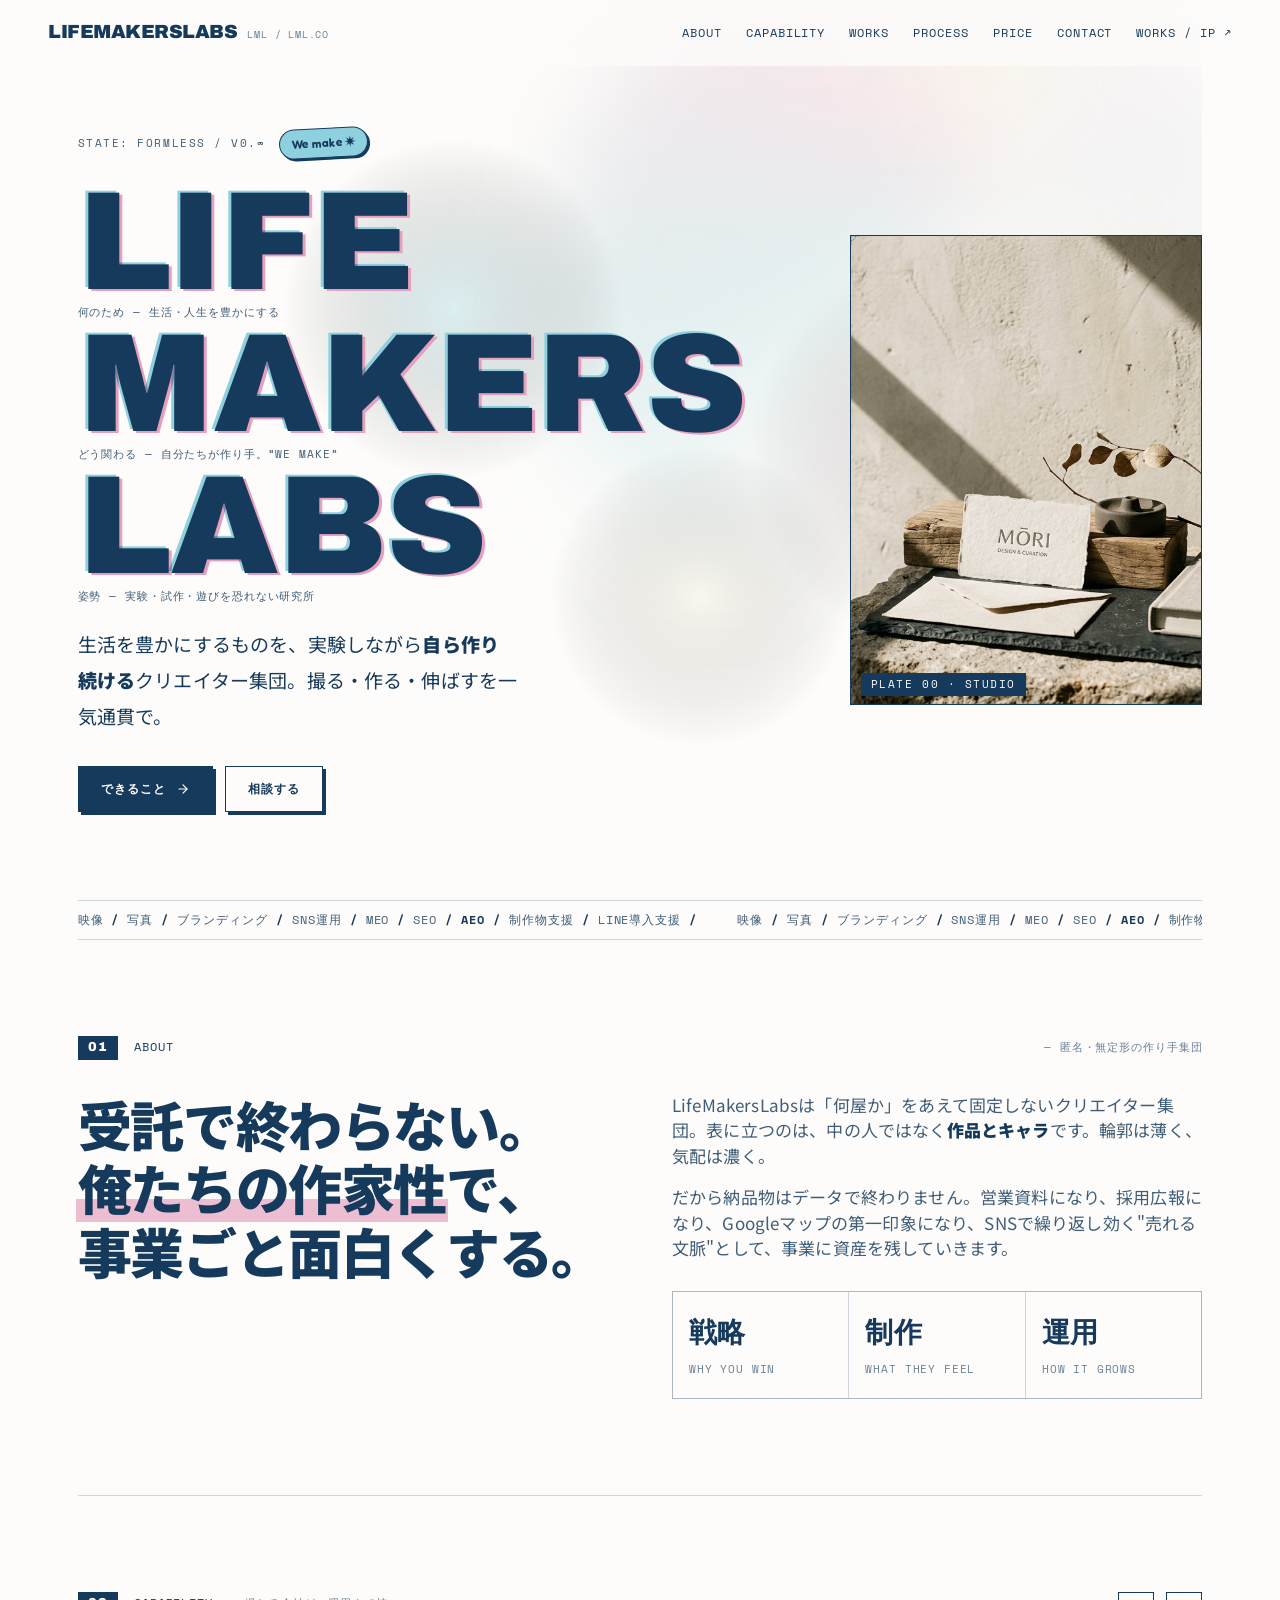
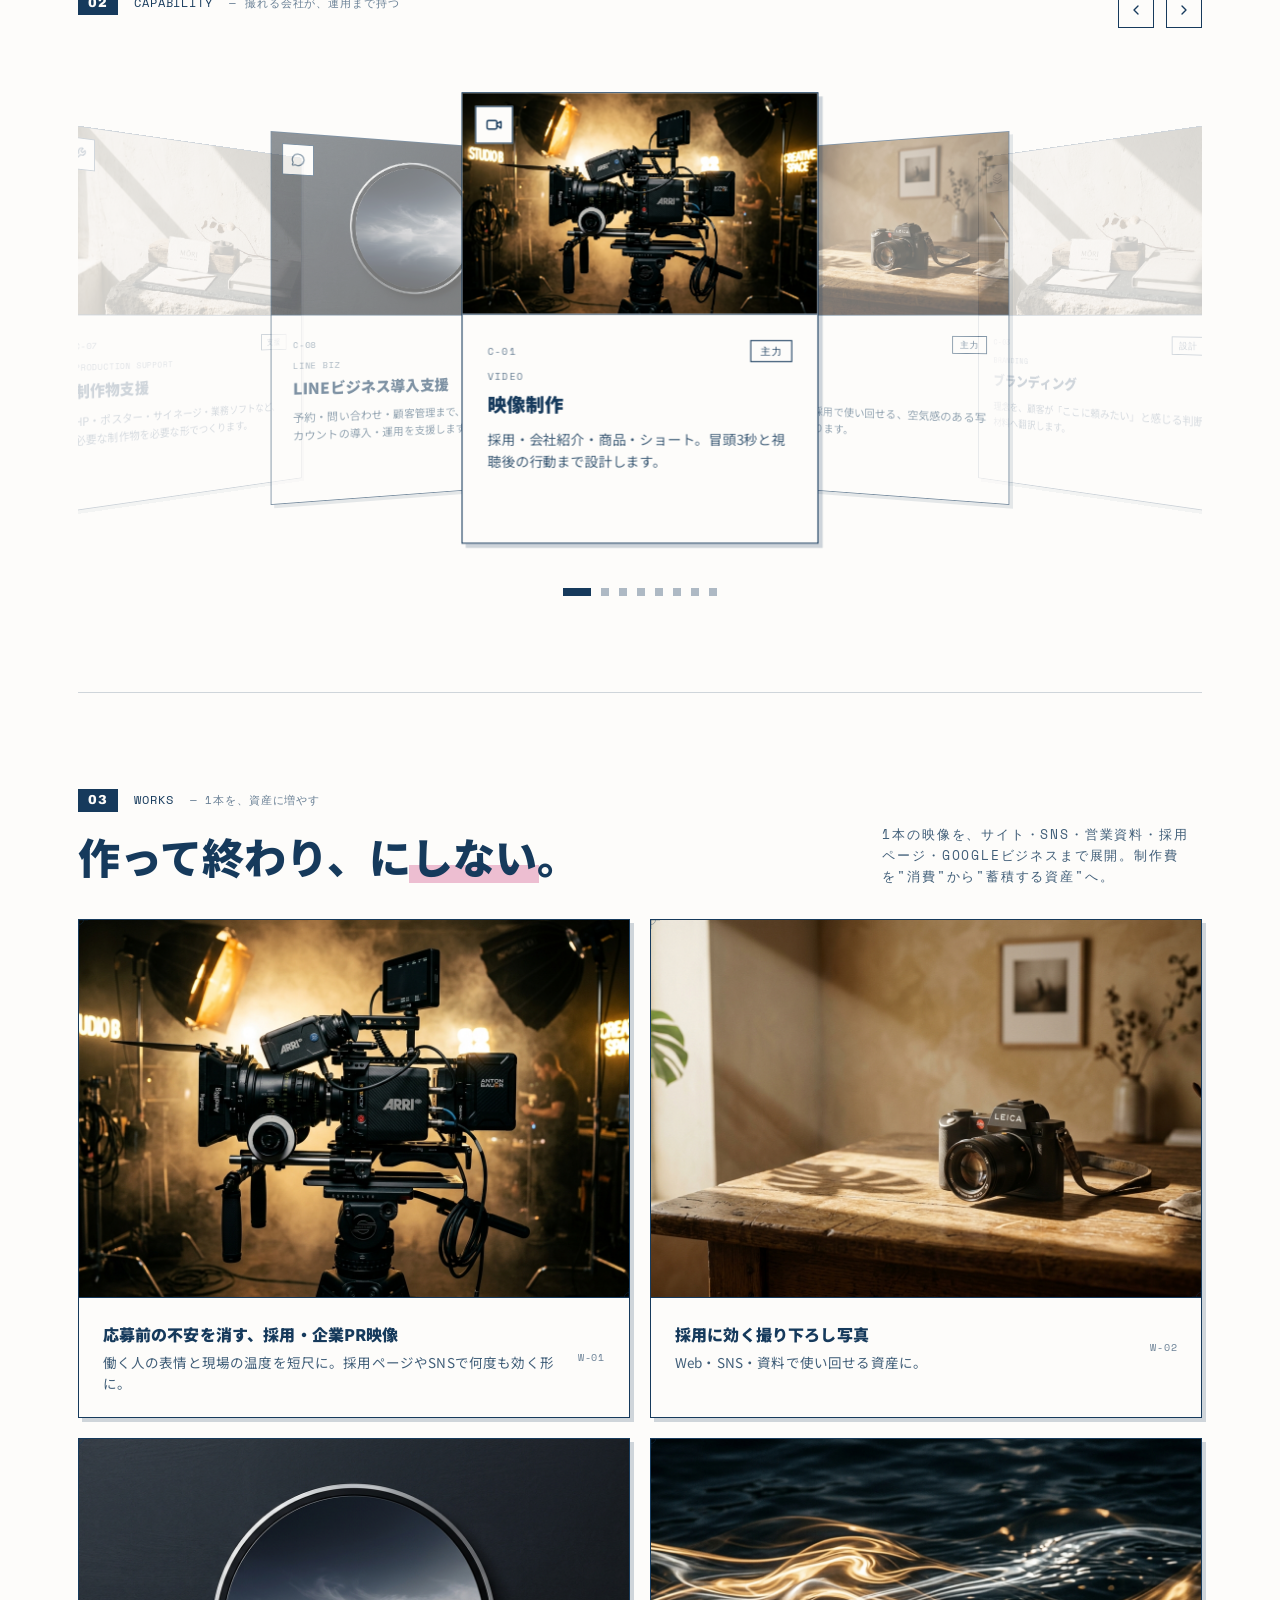
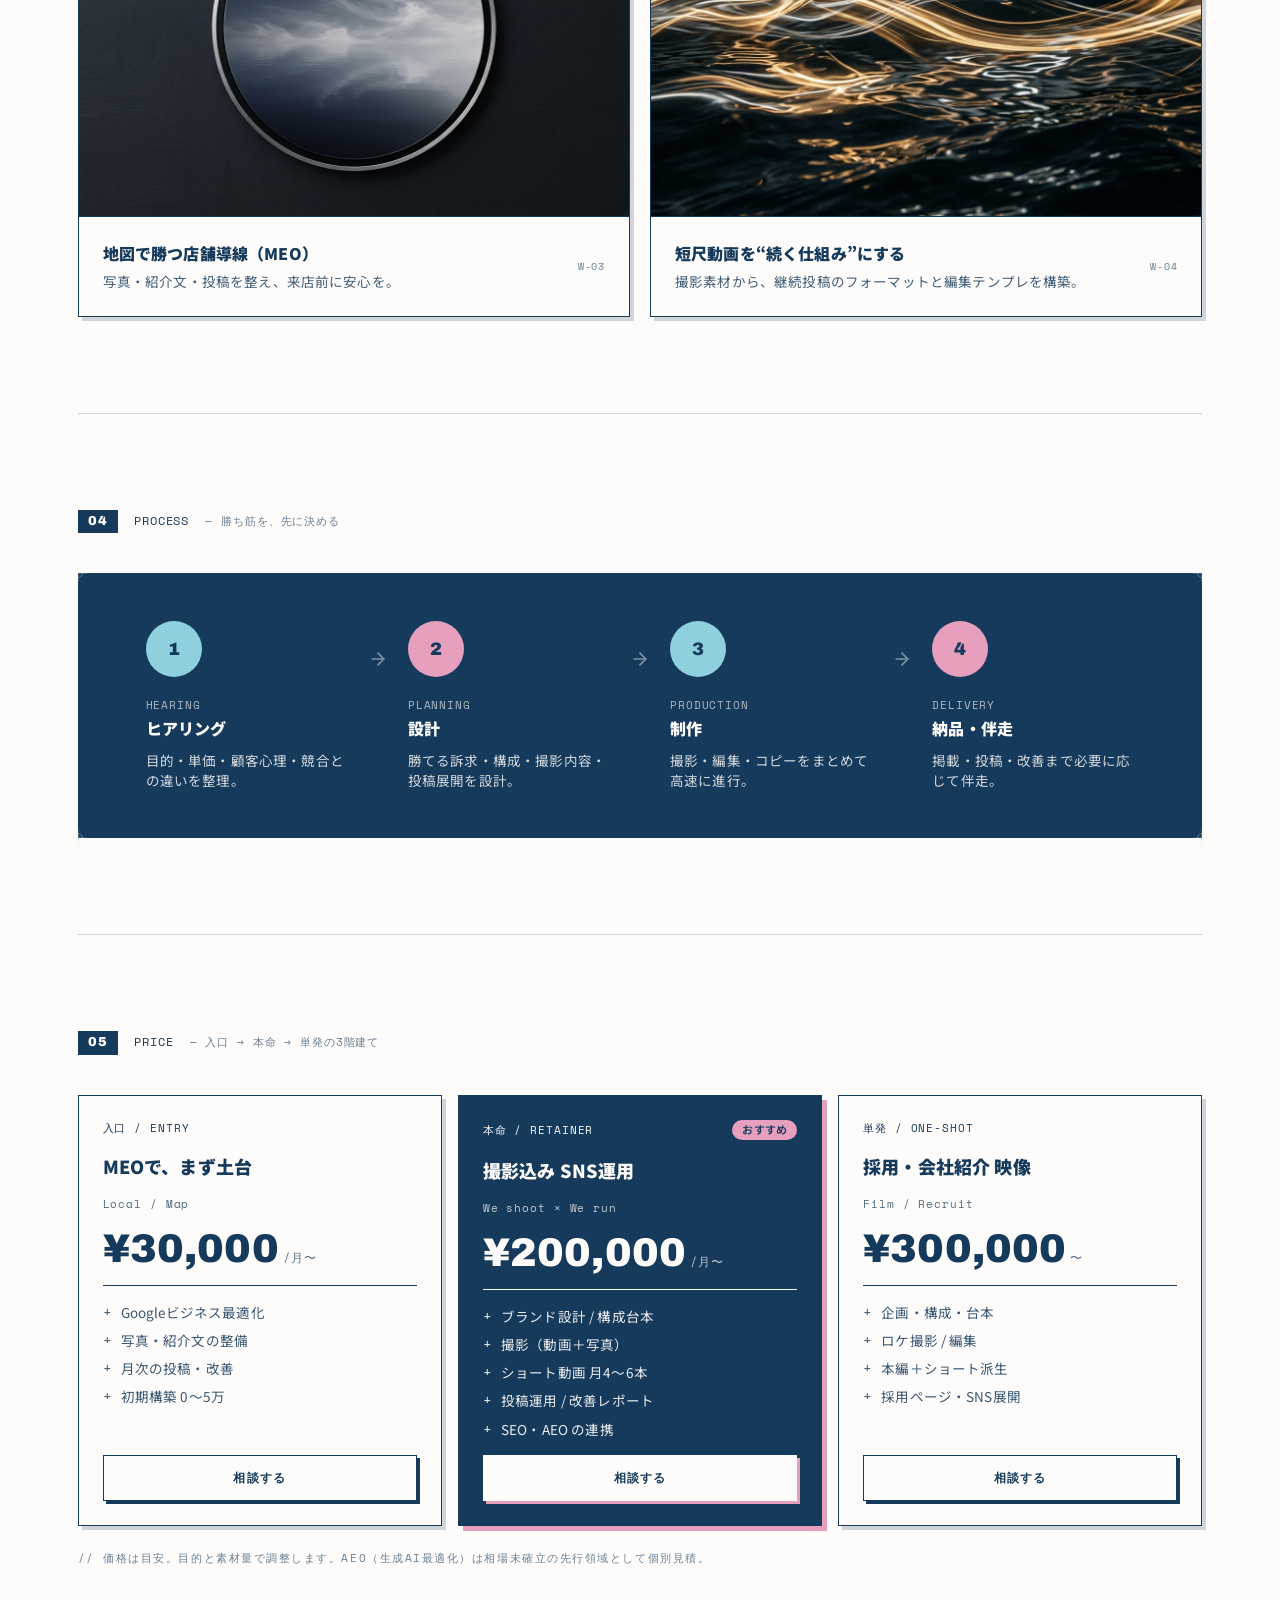
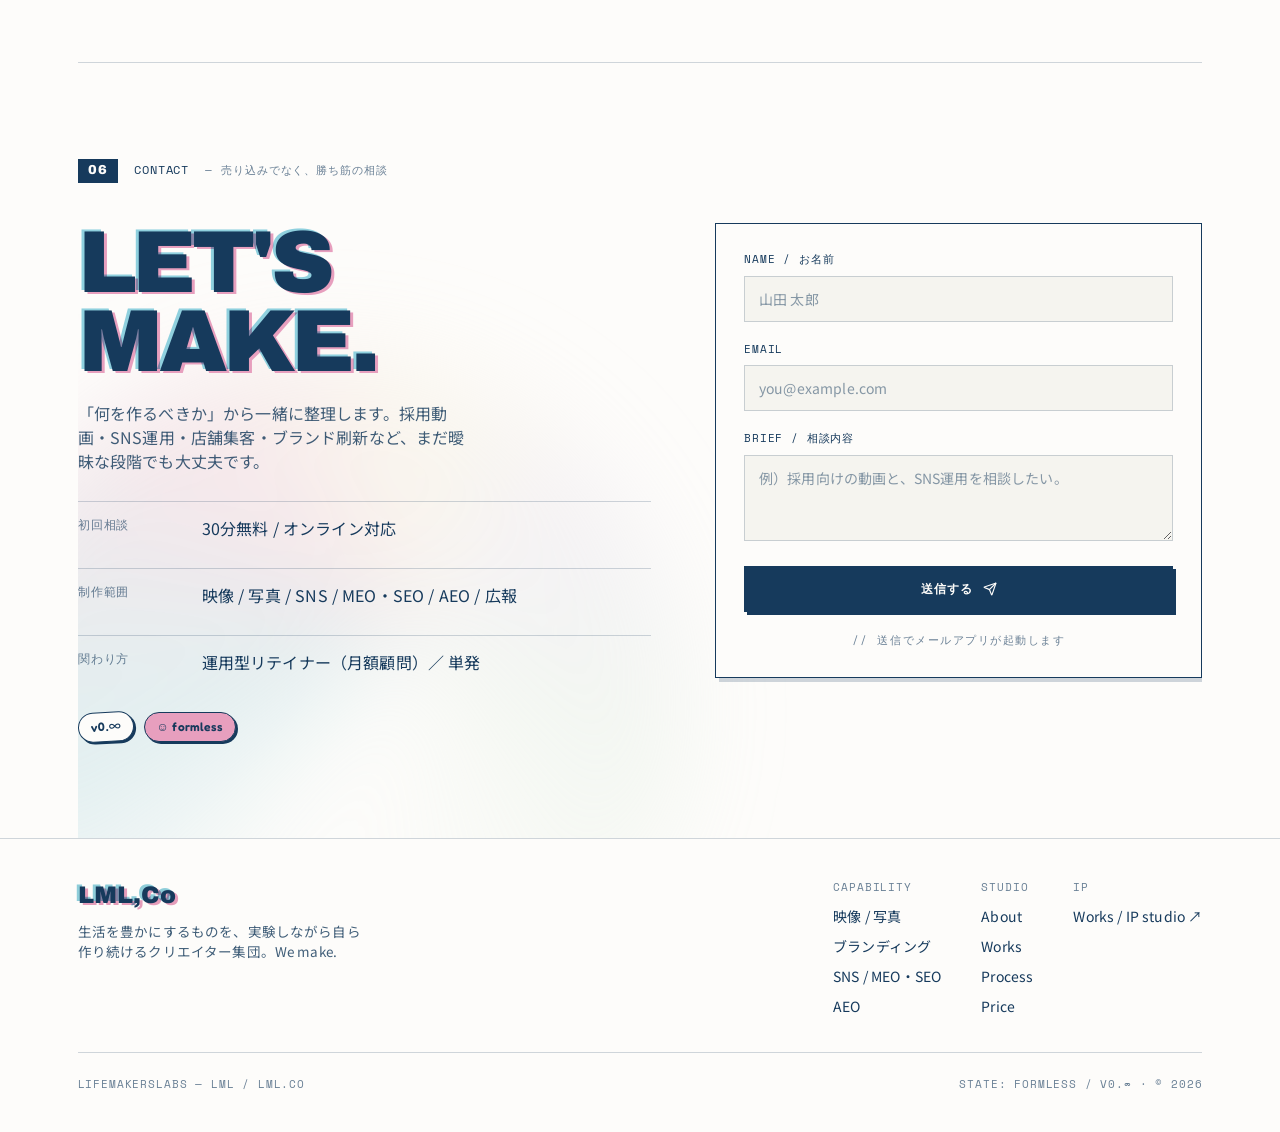
==== commit 3001d64b: "Whiten background further, remove image duotone, keep photos unprocessed - paper/paper-2 pushed clos" ====
--- a/index.html
+++ b/index.html
@@ -4,10 +4,10 @@
     <meta charset="UTF-8" />
     <meta name="viewport" content="width=device-width, initial-scale=1.0" />
     <meta name="description" content="LifeMakersLabs（LML / Lml.co）— 生活を豊かにするものを、実験しながら自ら作り続けるクリエイター集団。映像・写真・ブランディング・SNS・MEO・AEOの運用型リテイナー。" />
-    <meta name="theme-color" content="#EFEDE4" />
+    <meta name="theme-color" content="#FDFCFA" />
     <title>LifeMakersLabs — We make. ／ 生活を、実験しながら、自ら作る。</title>
-    <script type="module" crossorigin src="/assets/index-Cl765bQf.js"></script>
-    <link rel="stylesheet" crossorigin href="/assets/index-BisUGBmZ.css">
+    <script type="module" crossorigin src="/assets/index-BhwCpems.js"></script>
+    <link rel="stylesheet" crossorigin href="/assets/index-BgoFOjwi.css">
   </head>
   <body>
     <div id="root"></div>
--- a/assets/index-BgoFOjwi.css
+++ b/assets/index-BgoFOjwi.css
@@ -0,0 +1 @@
+@import"https://fonts.googleapis.com/css2?family=Archivo:wght@700;800;900&family=Space+Mono:wght@400;700&family=Noto+Sans+JP:wght@400;500;700;900&family=Fredoka:wght@500;600&display=swap";/*! tailwindcss v4.3.2 | MIT License | https://tailwindcss.com */@layer properties{@supports (((-webkit-hyphens:none)) and (not (margin-trim:inline))) or ((-moz-orient:inline) and (not (color:rgb(from red r g b)))){*,:before,:after,::backdrop{--tw-translate-x:0;--tw-translate-y:0;--tw-translate-z:0;--tw-scale-x:1;--tw-scale-y:1;--tw-scale-z:1;--tw-rotate-x:initial;--tw-rotate-y:initial;--tw-rotate-z:initial;--tw-skew-x:initial;--tw-skew-y:initial;--tw-pan-x:initial;--tw-pan-y:initial;--tw-pinch-zoom:initial;--tw-scroll-snap-strictness:proximity;--tw-space-y-reverse:0;--tw-space-x-reverse:0;--tw-divide-x-reverse:0;--tw-border-style:solid;--tw-divide-y-reverse:0;--tw-leading:initial;--tw-font-weight:initial;--tw-tracking:initial;--tw-ordinal:initial;--tw-slashed-zero:initial;--tw-numeric-figure:initial;--tw-numeric-spacing:initial;--tw-numeric-fraction:initial;--tw-shadow:0 0 #0000;--tw-shadow-color:initial;--tw-shadow-alpha:100%;--tw-inset-shadow:0 0 #0000;--tw-inset-shadow-color:initial;--tw-inset-shadow-alpha:100%;--tw-ring-color:initial;--tw-ring-shadow:0 0 #0000;--tw-inset-ring-color:initial;--tw-inset-ring-shadow:0 0 #0000;--tw-ring-inset:initial;--tw-ring-offset-width:0px;--tw-ring-offset-color:#fff;--tw-ring-offset-shadow:0 0 #0000;--tw-outline-style:solid;--tw-blur:initial;--tw-brightness:initial;--tw-contrast:initial;--tw-grayscale:initial;--tw-hue-rotate:initial;--tw-invert:initial;--tw-opacity:initial;--tw-saturate:initial;--tw-sepia:initial;--tw-drop-shadow:initial;--tw-drop-shadow-color:initial;--tw-drop-shadow-alpha:100%;--tw-drop-shadow-size:initial;--tw-backdrop-blur:initial;--tw-backdrop-brightness:initial;--tw-backdrop-contrast:initial;--tw-backdrop-grayscale:initial;--tw-backdrop-hue-rotate:initial;--tw-backdrop-invert:initial;--tw-backdrop-opacity:initial;--tw-backdrop-saturate:initial;--tw-backdrop-sepia:initial;--tw-duration:initial;--tw-ease:initial;--tw-contain-size:initial;--tw-contain-layout:initial;--tw-contain-paint:initial;--tw-contain-style:initial;--tw-text-shadow-color:initial;--tw-text-shadow-alpha:100%}}}@layer theme{:root,:host{--font-sans:ui-sans-serif, system-ui, sans-serif, "Apple Color Emoji", "Segoe UI Emoji", "Segoe UI Symbol", "Noto Color Emoji";--font-mono:"Space Mono", ui-monospace, Consolas, monospace;--color-red-500:oklch(63.7% .237 25.331);--color-stone-900:oklch(21.6% .006 56.043);--spacing:.25rem;--container-md:28rem;--container-xl:36rem;--text-xs:.75rem;--text-xs--line-height:calc(1 / .75);--text-sm:.875rem;--text-sm--line-height:calc(1.25 / .875);--text-base:1rem;--text-base--line-height: 1.5 ;--text-lg:1.125rem;--text-lg--line-height:calc(1.75 / 1.125);--text-xl:1.25rem;--text-xl--line-height:calc(1.75 / 1.25);--text-2xl:1.5rem;--text-2xl--line-height:calc(2 / 1.5);--font-weight-normal:400;--font-weight-semibold:600;--font-weight-bold:700;--font-weight-black:900;--tracking-tighter:-.05em;--tracking-tight:-.025em;--tracking-widest:.1em;--leading-relaxed:1.625;--leading-loose:2;--ease-in:cubic-bezier(.4, 0, 1, 1);--ease-out:cubic-bezier(0, 0, .2, 1);--ease-in-out:cubic-bezier(.4, 0, .2, 1);--animate-spin:spin 1s linear infinite;--default-transition-duration:.15s;--default-transition-timing-function:cubic-bezier(.4, 0, .2, 1);--default-font-family:var(--font-sans);--default-mono-font-family:var(--font-mono);--font-arch:"Archivo", system-ui, sans-serif;--font-jp:"Noto Sans JP", system-ui, "Hiragino Sans", "Yu Gothic UI", Meiryo, sans-serif;--font-round:"Fredoka", "Noto Sans JP", sans-serif}}@layer base{*,:after,:before,::backdrop{box-sizing:border-box;border:0 solid;margin:0;padding:0}::file-selector-button{box-sizing:border-box;border:0 solid;margin:0;padding:0}html,:host{-webkit-text-size-adjust:100%;-moz-tab-size:4;tab-size:4;line-height:1.5;font-family:var(--default-font-family,ui-sans-serif, system-ui, sans-serif, "Apple Color Emoji", "Segoe UI Emoji", "Segoe UI Symbol", "Noto Color Emoji");font-feature-settings:var(--default-font-feature-settings,normal);font-variation-settings:var(--default-font-variation-settings,normal);-webkit-tap-highlight-color:transparent}hr{height:0;color:inherit;border-top-width:1px}abbr:where([title]){-webkit-text-decoration:underline dotted;text-decoration:underline dotted}h1,h2,h3,h4,h5,h6{font-size:inherit;font-weight:inherit}a{color:inherit;-webkit-text-decoration:inherit;text-decoration:inherit}b,strong{font-weight:bolder}code,kbd,samp,pre{font-family:var(--default-mono-font-family,ui-monospace, SFMono-Regular, Menlo, Monaco, Consolas, "Liberation Mono", "Courier New", monospace);font-feature-settings:var(--default-mono-font-feature-settings,normal);font-variation-settings:var(--default-mono-font-variation-settings,normal);font-size:1em}small{font-size:80%}sub,sup{vertical-align:baseline;font-size:75%;line-height:0;position:relative}sub{bottom:-.25em}sup{top:-.5em}table{text-indent:0;border-color:inherit;border-collapse:collapse}:-moz-focusring{outline:auto}progress{vertical-align:baseline}summary{display:list-item}ol,ul,menu{list-style:none}img,svg,video,canvas,audio,iframe,embed,object{vertical-align:middle;display:block}img,video{max-width:100%;height:auto}button,input,select,optgroup,textarea{font:inherit;font-feature-settings:inherit;font-variation-settings:inherit;letter-spacing:inherit;color:inherit;opacity:1;background-color:#0000;border-radius:0}::file-selector-button{font:inherit;font-feature-settings:inherit;font-variation-settings:inherit;letter-spacing:inherit;color:inherit;opacity:1;background-color:#0000;border-radius:0}:where(select:is([multiple],[size])) optgroup{font-weight:bolder}:where(select:is([multiple],[size])) optgroup option{padding-inline-start:20px}::file-selector-button{margin-inline-end:4px}::placeholder{opacity:1}@supports (not ((-webkit-appearance:-apple-pay-button))) or (contain-intrinsic-size:1px){::placeholder{color:currentColor}@supports (color:color-mix(in lab,red,red)){::placeholder{color:color-mix(in oklab,currentcolor 50%,transparent)}}}textarea{resize:vertical}::-webkit-search-decoration{-webkit-appearance:none}::-webkit-date-and-time-value{min-height:1lh;text-align:inherit}::-webkit-datetime-edit{display:inline-flex}::-webkit-datetime-edit-fields-wrapper{padding:0}::-webkit-datetime-edit{padding-block:0}::-webkit-datetime-edit-year-field{padding-block:0}::-webkit-datetime-edit-month-field{padding-block:0}::-webkit-datetime-edit-day-field{padding-block:0}::-webkit-datetime-edit-hour-field{padding-block:0}::-webkit-datetime-edit-minute-field{padding-block:0}::-webkit-datetime-edit-second-field{padding-block:0}::-webkit-datetime-edit-millisecond-field{padding-block:0}::-webkit-datetime-edit-meridiem-field{padding-block:0}::-webkit-calendar-picker-indicator{line-height:1}:-moz-ui-invalid{box-shadow:none}button,input:where([type=button],[type=reset],[type=submit]){-webkit-appearance:button;-moz-appearance:button;appearance:button}::file-selector-button{-webkit-appearance:button;-moz-appearance:button;appearance:button}::-webkit-inner-spin-button{height:auto}::-webkit-outer-spin-button{height:auto}[hidden]:where(:not([hidden=until-found])){display:none!important}body{color:var(--ink);-webkit-font-smoothing:antialiased;-moz-osx-font-smoothing:grayscale;font-family:var(--font-jp);background:var(--paper);letter-spacing:.01em;overflow-x:hidden}}@layer components;@layer utilities{.\@container,.\@container-\[inline-size\]{container-type:inline-size}.\@container-size{container-type:size}.pointer-events-auto{pointer-events:auto}.pointer-events-none{pointer-events:none}.collapse{visibility:collapse}.invisible{visibility:hidden}.visible{visibility:visible}.sr-only{clip-path:inset(50%);white-space:nowrap;border-width:0;width:1px;height:1px;margin:-1px;padding:0;position:absolute;overflow:hidden}.not-sr-only{clip-path:none;white-space:normal;width:auto;height:auto;margin:0;padding:0;position:static;overflow:visible}.\!absolute{position:absolute!important}.absolute{position:absolute}.fixed{position:fixed}.relative{position:relative}.static{position:static}.sticky{position:sticky}.inset-0{top:0;right:0;bottom:0;left:0}.-inset-x-0\.5{inset-inline:calc(var(--spacing) * -.5)}.inset-x-0{inset-inline:0}.top-0{top:0}.top-3{top:calc(var(--spacing) * 3)}.top-3\.5{top:calc(var(--spacing) * 3.5)}.right-3\.5{right:calc(var(--spacing) * 3.5)}.right-full{right:100%}.bottom-2{bottom:calc(var(--spacing) * 2)}.bottom-3\.5{bottom:calc(var(--spacing) * 3.5)}.bottom-\[-3px\]{bottom:-3px}.bottom-\[\.08em\]{bottom:.08em}.left-0{left:0}.left-2\.5{left:calc(var(--spacing) * 2.5)}.left-3{left:calc(var(--spacing) * 3)}.left-5{left:calc(var(--spacing) * 5)}.isolate{isolation:isolate}.isolation-auto{isolation:auto}.-z-10{z-index:-10}.z-0{z-index:0}.z-10{z-index:10}.z-\[1\]{z-index:1}.z-\[3\]{z-index:3}.z-\[90\]{z-index:90}.z-\[100\]{z-index:100}.z-\[110\]{z-index:110}.order-0,.order-none{order:0}.float-end{float:inline-end}.float-left{float:left}.float-none{float:none}.float-right{float:right}.float-start{float:inline-start}.clear-both{clear:both}.clear-end{clear:inline-end}.clear-left{clear:left}.clear-none{clear:none}.clear-right{clear:right}.clear-start{clear:inline-start}.\!container{width:100%!important}@media(min-width:40rem){.\!container{max-width:40rem!important}}@media(min-width:48rem){.\!container{max-width:48rem!important}}@media(min-width:64rem){.\!container{max-width:64rem!important}}@media(min-width:80rem){.\!container{max-width:80rem!important}}@media(min-width:96rem){.\!container{max-width:96rem!important}}.container{width:100%}@media(min-width:40rem){.container{max-width:40rem}}@media(min-width:48rem){.container{max-width:48rem}}@media(min-width:64rem){.container{max-width:64rem}}@media(min-width:80rem){.container{max-width:80rem}}@media(min-width:96rem){.container{max-width:96rem}}.container\!{width:100%!important}@media(min-width:40rem){.container\!{max-width:40rem!important}}@media(min-width:48rem){.container\!{max-width:48rem!important}}@media(min-width:64rem){.container\!{max-width:64rem!important}}@media(min-width:80rem){.container\!{max-width:80rem!important}}@media(min-width:96rem){.container\!{max-width:96rem!important}}.m-2{margin:calc(var(--spacing) * 2)}.mx-2{margin-inline:calc(var(--spacing) * 2)}.mx-auto{margin-inline:auto}.my-1\.5{margin-block:calc(var(--spacing) * 1.5)}.mt-0\.5{margin-top:calc(var(--spacing) * .5)}.mt-2{margin-top:calc(var(--spacing) * 2)}.mt-2\.5{margin-top:calc(var(--spacing) * 2.5)}.mt-3\.5{margin-top:calc(var(--spacing) * 3.5)}.mt-4{margin-top:calc(var(--spacing) * 4)}.mt-5{margin-top:calc(var(--spacing) * 5)}.mt-6{margin-top:calc(var(--spacing) * 6)}.mt-7{margin-top:calc(var(--spacing) * 7)}.mt-8{margin-top:calc(var(--spacing) * 8)}.mt-9{margin-top:calc(var(--spacing) * 9)}.mt-\[16px\]{margin-top:16px}.mt-auto{margin-top:auto}.mr-2{margin-right:calc(var(--spacing) * 2)}.mb-1{margin-bottom:var(--spacing)}.mb-1\.5{margin-bottom:calc(var(--spacing) * 1.5)}.mb-2{margin-bottom:calc(var(--spacing) * 2)}.mb-2\.5{margin-bottom:calc(var(--spacing) * 2.5)}.mb-3{margin-bottom:calc(var(--spacing) * 3)}.mb-3\.5{margin-bottom:calc(var(--spacing) * 3.5)}.mb-5{margin-bottom:calc(var(--spacing) * 5)}.mb-6{margin-bottom:calc(var(--spacing) * 6)}.mb-8{margin-bottom:calc(var(--spacing) * 8)}.mb-10{margin-bottom:calc(var(--spacing) * 10)}.ml-1{margin-left:var(--spacing)}.ml-2{margin-left:calc(var(--spacing) * 2)}.ml-2\.5{margin-left:calc(var(--spacing) * 2.5)}.ml-auto{margin-left:auto}.box-border{box-sizing:border-box}.box-content{box-sizing:content-box}.block{display:block}.contents{display:contents}.flex{display:flex}.flow-root{display:flow-root}.grid{display:grid}.hidden{display:none}.inline{display:inline}.inline-block{display:inline-block}.inline-flex{display:inline-flex}.inline-grid{display:inline-grid}.inline-table{display:inline-table}.list-item{display:list-item}.table{display:table}.table-caption{display:table-caption}.table-cell{display:table-cell}.table-column{display:table-column}.table-column-group{display:table-column-group}.table-footer-group{display:table-footer-group}.table-header-group{display:table-header-group}.table-row{display:table-row}.table-row-group{display:table-row-group}.field-sizing-content{field-sizing:content}.field-sizing-fixed{field-sizing:fixed}.size-auto{width:auto;height:auto}.h-2{height:calc(var(--spacing) * 2)}.h-3\.5{height:calc(var(--spacing) * 3.5)}.h-4{height:calc(var(--spacing) * 4)}.h-5{height:calc(var(--spacing) * 5)}.h-6{height:calc(var(--spacing) * 6)}.h-8{height:calc(var(--spacing) * 8)}.h-9{height:calc(var(--spacing) * 9)}.h-10{height:calc(var(--spacing) * 10)}.h-12{height:calc(var(--spacing) * 12)}.h-14{height:calc(var(--spacing) * 14)}.h-\[\.42em\]{height:.42em}.h-\[1\.5px\]{height:1.5px}.h-\[66px\]{height:66px}.h-\[430px\]{height:430px}.h-\[500px\]{height:500px}.h-auto{height:auto}.h-full{height:100%}.h-lh{height:1lh}.h-screen{height:100vh}.max-h-lh{max-height:1lh}.max-h-none{max-height:none}.max-h-screen{max-height:100vh}.min-h-\[100svh\]{min-height:100svh}.min-h-auto{min-height:auto}.min-h-lh{min-height:1lh}.min-h-screen{min-height:100vh}.w-1\/2{width:50%}.w-3\.5{width:calc(var(--spacing) * 3.5)}.w-4{width:calc(var(--spacing) * 4)}.w-5{width:calc(var(--spacing) * 5)}.w-6{width:calc(var(--spacing) * 6)}.w-8{width:calc(var(--spacing) * 8)}.w-9{width:calc(var(--spacing) * 9)}.w-10{width:calc(var(--spacing) * 10)}.w-12{width:calc(var(--spacing) * 12)}.w-14{width:calc(var(--spacing) * 14)}.w-\[280px\]{width:280px}.w-auto{width:auto}.w-full{width:100%}.w-screen{width:100vw}.max-w-\[36ch\]{max-width:36ch}.max-w-\[40ch\]{max-width:40ch}.max-w-\[44ch\]{max-width:44ch}.max-w-md{max-width:var(--container-md)}.max-w-none{max-width:none}.max-w-screen{max-width:100vw}.max-w-xl{max-width:var(--container-xl)}.min-w-auto{min-width:auto}.min-w-screen{min-width:100vw}.flex-auto{flex:auto}.flex-initial{flex:0 auto}.flex-none{flex:none}.flex-shrink,.shrink{flex-shrink:1}.shrink-0{flex-shrink:0}.flex-grow,.grow{flex-grow:1}.basis-auto{flex-basis:auto}.basis-full{flex-basis:100%}.table-auto{table-layout:auto}.table-fixed{table-layout:fixed}.caption-bottom{caption-side:bottom}.caption-top{caption-side:top}.border-collapse{border-collapse:collapse}.border-separate{border-collapse:separate}.-translate-full{--tw-translate-x:-100%;--tw-translate-y:-100%;translate:var(--tw-translate-x) var(--tw-translate-y)}.translate-full{--tw-translate-x:100%;--tw-translate-y:100%;translate:var(--tw-translate-x) var(--tw-translate-y)}.translate-3d{translate:var(--tw-translate-x) var(--tw-translate-y) var(--tw-translate-z)}.translate-none{translate:none}.scale-3d{scale:var(--tw-scale-x) var(--tw-scale-y) var(--tw-scale-z)}.scale-none{scale:none}.rotate-90{rotate:90deg}.rotate-none{rotate:none}.transform,.transform-cpu{transform:var(--tw-rotate-x,) var(--tw-rotate-y,) var(--tw-rotate-z,) var(--tw-skew-x,) var(--tw-skew-y,)}.transform-gpu{transform:translateZ(0) var(--tw-rotate-x,) var(--tw-rotate-y,) var(--tw-rotate-z,) var(--tw-skew-x,) var(--tw-skew-y,)}.transform-none{transform:none}.animate-spin{animation:var(--animate-spin)}.cursor-pointer{cursor:pointer}.touch-pinch-zoom{--tw-pinch-zoom:pinch-zoom;touch-action:var(--tw-pan-x,) var(--tw-pan-y,) var(--tw-pinch-zoom,)}.resize{resize:both}.resize-none{resize:none}.resize-x{resize:horizontal}.resize-y{resize:vertical}.snap-none{scroll-snap-type:none}.snap-mandatory{--tw-scroll-snap-strictness:mandatory}.snap-proximity{--tw-scroll-snap-strictness:proximity}.snap-align-none{scroll-snap-align:none}.snap-center{scroll-snap-align:center}.snap-end{scroll-snap-align:end}.snap-start{scroll-snap-align:start}.snap-always{scroll-snap-stop:always}.snap-normal{scroll-snap-stop:normal}.scrollbar-auto{scrollbar-width:auto}.scrollbar-none{scrollbar-width:none}.scrollbar-thin{scrollbar-width:thin}.scrollbar-gutter-auto{scrollbar-gutter:auto}.scrollbar-gutter-both{scrollbar-gutter:stable both-edges}.scrollbar-gutter-stable{scrollbar-gutter:stable}.list-inside{list-style-position:inside}.list-outside{list-style-position:outside}.appearance-auto{-webkit-appearance:auto;-moz-appearance:auto;appearance:auto}.appearance-none{-webkit-appearance:none;-moz-appearance:none;appearance:none}.columns-2{columns:2}.columns-3{columns:3}.columns-4{columns:4}.grid-flow-col{grid-auto-flow:column}.grid-flow-col-dense{grid-auto-flow:column dense}.grid-flow-dense{grid-auto-flow:dense}.grid-flow-row{grid-auto-flow:row}.grid-flow-row-dense{grid-auto-flow:dense}.grid-cols-3{grid-template-columns:repeat(3,minmax(0,1fr))}.grid-cols-\[110px_1fr\]{grid-template-columns:110px 1fr}.grid-cols-\[auto_1fr\]{grid-template-columns:auto 1fr}.flex-col{flex-direction:column}.flex-col-reverse{flex-direction:column-reverse}.flex-row{flex-direction:row}.flex-row-reverse{flex-direction:row-reverse}.flex-nowrap{flex-wrap:nowrap}.flex-wrap{flex-wrap:wrap}.flex-wrap-reverse{flex-wrap:wrap-reverse}.place-content-around{place-content:space-around}.place-content-baseline{place-content:baseline start}.place-content-between{place-content:space-between}.place-content-center{place-content:center}.place-content-center-safe{place-content:safe center}.place-content-end{place-content:end}.place-content-end-safe{place-content:safe end}.place-content-evenly{place-content:space-evenly}.place-content-start{place-content:start}.place-content-stretch{place-content:stretch}.place-items-baseline{place-items:baseline}.place-items-center{place-items:center}.place-items-center-safe{place-items:safe center}.place-items-end{place-items:end}.place-items-end-safe{place-items:safe end}.place-items-start{place-items:start}.place-items-stretch{place-items:stretch stretch}.content-around{align-content:space-around}.content-baseline{align-content:baseline}.content-between{align-content:space-between}.content-center{align-content:center}.content-center-safe{align-content:safe center}.content-end{align-content:flex-end}.content-end-safe{align-content:safe flex-end}.content-evenly{align-content:space-evenly}.content-normal{align-content:normal}.content-start{align-content:flex-start}.content-stretch{align-content:stretch}.items-baseline{align-items:baseline}.items-baseline-last{align-items:last baseline}.items-center{align-items:center}.items-center-safe{align-items:safe center}.items-end{align-items:flex-end}.items-end-safe{align-items:safe flex-end}.items-start{align-items:flex-start}.items-stretch{align-items:stretch}.justify-around{justify-content:space-around}.justify-baseline{justify-content:baseline}.justify-between{justify-content:space-between}.justify-center{justify-content:center}.justify-center-safe{justify-content:safe center}.justify-end{justify-content:flex-end}.justify-end-safe{justify-content:safe flex-end}.justify-evenly{justify-content:space-evenly}.justify-normal{justify-content:normal}.justify-start{justify-content:flex-start}.justify-stretch{justify-content:stretch}.justify-items-center{justify-items:center}.justify-items-center-safe{justify-items:safe center}.justify-items-end{justify-items:end}.justify-items-end-safe{justify-items:safe end}.justify-items-normal{justify-items:normal}.justify-items-start{justify-items:start}.justify-items-stretch{justify-items:stretch}.gap-2{gap:calc(var(--spacing) * 2)}.gap-2\.5{gap:calc(var(--spacing) * 2.5)}.gap-3{gap:calc(var(--spacing) * 3)}.gap-3\.5{gap:calc(var(--spacing) * 3.5)}.gap-4{gap:calc(var(--spacing) * 4)}.gap-5{gap:calc(var(--spacing) * 5)}.gap-6{gap:calc(var(--spacing) * 6)}.gap-9{gap:calc(var(--spacing) * 9)}.gap-10{gap:calc(var(--spacing) * 10)}.gap-px{gap:1px}:where(.space-y-reverse>:not(:last-child)){--tw-space-y-reverse:1}:where(.space-x-reverse>:not(:last-child)){--tw-space-x-reverse:1}:where(.divide-x>:not(:last-child)){--tw-divide-x-reverse:0;border-inline-style:var(--tw-border-style);border-inline-start-width:calc(1px * var(--tw-divide-x-reverse));border-inline-end-width:calc(1px * calc(1 - var(--tw-divide-x-reverse)))}:where(.divide-y>:not(:last-child)){--tw-divide-y-reverse:0;border-bottom-style:var(--tw-border-style);border-top-style:var(--tw-border-style);border-top-width:calc(1px * var(--tw-divide-y-reverse));border-bottom-width:calc(1px * calc(1 - var(--tw-divide-y-reverse)))}:where(.divide-y-reverse>:not(:last-child)){--tw-divide-y-reverse:1}.place-self-auto{place-self:auto}.place-self-center{place-self:center}.place-self-center-safe{place-self:safe center}.place-self-end{place-self:end}.place-self-end-safe{place-self:safe end}.place-self-start{place-self:start}.place-self-stretch{place-self:stretch stretch}.self-auto{align-self:auto}.self-baseline{align-self:baseline}.self-baseline-last{align-self:last baseline}.self-center{align-self:center}.self-center-safe{align-self:safe center}.self-end{align-self:flex-end}.self-end-safe{align-self:safe flex-end}.self-start{align-self:flex-start}.self-stretch{align-self:stretch}.justify-self-auto{justify-self:auto}.justify-self-center{justify-self:center}.justify-self-center-safe{justify-self:safe center}.justify-self-end{justify-self:flex-end}.justify-self-end-safe{justify-self:safe flex-end}.justify-self-start{justify-self:flex-start}.justify-self-stretch{justify-self:stretch}.truncate{text-overflow:ellipsis;white-space:nowrap;overflow:hidden}.overflow-hidden{overflow:hidden}.scroll-auto{scroll-behavior:auto}.scroll-smooth{scroll-behavior:smooth}.rounded{border-radius:.25rem}.rounded-full{border-radius:3.40282e38px}.rounded-s{border-start-start-radius:.25rem;border-end-start-radius:.25rem}.rounded-ss{border-start-start-radius:.25rem}.rounded-e{border-start-end-radius:.25rem;border-end-end-radius:.25rem}.rounded-se{border-start-end-radius:.25rem}.rounded-ee{border-end-end-radius:.25rem}.rounded-es{border-end-start-radius:.25rem}.rounded-t{border-top-left-radius:.25rem;border-top-right-radius:.25rem}.rounded-l{border-top-left-radius:.25rem;border-bottom-left-radius:.25rem}.rounded-tl{border-top-left-radius:.25rem}.rounded-r{border-top-right-radius:.25rem;border-bottom-right-radius:.25rem}.rounded-tr{border-top-right-radius:.25rem}.rounded-b{border-bottom-right-radius:.25rem;border-bottom-left-radius:.25rem}.rounded-br{border-bottom-right-radius:.25rem}.rounded-bl{border-bottom-left-radius:.25rem}.border{border-style:var(--tw-border-style);border-width:1px}.border-\[1\.5px\]{border-style:var(--tw-border-style);border-width:1.5px}.border-x{border-inline-style:var(--tw-border-style);border-inline-width:1px}.border-y{border-block-style:var(--tw-border-style);border-block-width:1px}.border-s{border-inline-start-style:var(--tw-border-style);border-inline-start-width:1px}.border-e{border-inline-end-style:var(--tw-border-style);border-inline-end-width:1px}.border-bs{border-block-start-style:var(--tw-border-style);border-block-start-width:1px}.border-be{border-block-end-style:var(--tw-border-style);border-block-end-width:1px}.border-t{border-top-style:var(--tw-border-style);border-top-width:1px}.border-r{border-right-style:var(--tw-border-style);border-right-width:1px}.border-b{border-bottom-style:var(--tw-border-style);border-bottom-width:1px}.border-l{border-left-style:var(--tw-border-style);border-left-width:1px}.border-dashed{--tw-border-style:dashed;border-style:dashed}.border-dotted{--tw-border-style:dotted;border-style:dotted}.border-double{--tw-border-style:double;border-style:double}.border-hidden{--tw-border-style:hidden;border-style:hidden}.border-none{--tw-border-style:none;border-style:none}.border-solid{--tw-border-style:solid;border-style:solid}.border-transparent{border-color:#0000}.bg-\(--my_variable\){background-color:var(--my_variable)}.bg-\(color\:--my-color\){background-color:var(--my-color)}.bg-\[\#0088cc\]{background-color:#08c}.bg-\[color\:var\(--my-color\)\]{background-color:var(--my-color)}.bg-\[var\(--my_variable\)\]{background-color:var(--my_variable)}.bg-current{background-color:currentColor}.bg-red-500{background-color:var(--color-red-500)}.bg-red-500\/50{background-color:#fb2c3680}@supports (color:color-mix(in lab,red,red)){.bg-red-500\/50{background-color:color-mix(in oklab,var(--color-red-500) 50%,transparent)}}.bg-red-500\/\[50\%\]{background-color:#fb2c3680}@supports (color:color-mix(in lab,red,red)){.bg-red-500\/\[50\%\]{background-color:color-mix(in oklab,var(--color-red-500) 50%,transparent)}}.-bg-conic,.bg-conic{--tw-gradient-position:in oklab;background-image:conic-gradient(var(--tw-gradient-stops))}.bg-radial{--tw-gradient-position:in oklab;background-image:radial-gradient(var(--tw-gradient-stops))}.bg-none{background-image:none}.via-none{--tw-gradient-via-stops:initial}.mask-none{-webkit-mask-image:none;mask-image:none}.mask-circle{--tw-mask-radial-shape:circle}.mask-ellipse{--tw-mask-radial-shape:ellipse}.mask-radial-closest-corner{--tw-mask-radial-size:closest-corner}.mask-radial-closest-side{--tw-mask-radial-size:closest-side}.mask-radial-farthest-corner{--tw-mask-radial-size:farthest-corner}.mask-radial-farthest-side{--tw-mask-radial-size:farthest-side}.mask-radial-at-bottom{--tw-mask-radial-position:bottom}.mask-radial-at-bottom-left{--tw-mask-radial-position:bottom left}.mask-radial-at-bottom-right{--tw-mask-radial-position:bottom right}.mask-radial-at-center{--tw-mask-radial-position:center}.mask-radial-at-left{--tw-mask-radial-position:left}.mask-radial-at-right{--tw-mask-radial-position:right}.mask-radial-at-top{--tw-mask-radial-position:top}.mask-radial-at-top-left{--tw-mask-radial-position:top left}.mask-radial-at-top-right{--tw-mask-radial-position:top right}.box-decoration-clone{-webkit-box-decoration-break:clone;box-decoration-break:clone}.box-decoration-slice{-webkit-box-decoration-break:slice;box-decoration-break:slice}.decoration-clone{-webkit-box-decoration-break:clone;box-decoration-break:clone}.decoration-slice{-webkit-box-decoration-break:slice;box-decoration-break:slice}.bg-auto{background-size:auto}.bg-contain{background-size:contain}.bg-cover{background-size:cover}.bg-fixed{background-attachment:fixed}.bg-local{background-attachment:local}.bg-scroll{background-attachment:scroll}.bg-clip-border{background-clip:border-box}.bg-clip-content{background-clip:content-box}.bg-clip-padding{background-clip:padding-box}.bg-clip-text{-webkit-background-clip:text;background-clip:text}.bg-bottom{background-position:bottom}.bg-bottom-left{background-position:0 100%}.bg-bottom-right{background-position:100% 100%}.bg-center{background-position:50%}.bg-left{background-position:0}.bg-left-bottom{background-position:0 100%}.bg-left-top{background-position:0 0}.bg-right{background-position:100%}.bg-right-bottom{background-position:100% 100%}.bg-right-top{background-position:100% 0}.bg-top{background-position:top}.bg-top-left{background-position:0 0}.bg-top-right{background-position:100% 0}.bg-no-repeat{background-repeat:no-repeat}.bg-repeat{background-repeat:repeat}.bg-repeat-round{background-repeat:round}.bg-repeat-space{background-repeat:space}.bg-repeat-x{background-repeat:repeat-x}.bg-repeat-y{background-repeat:repeat-y}.bg-origin-border{background-origin:border-box}.bg-origin-content{background-origin:content-box}.bg-origin-padding{background-origin:padding-box}.mask-add{-webkit-mask-composite:source-over;mask-composite:add}.mask-exclude{-webkit-mask-composite:xor;mask-composite:exclude}.mask-intersect{-webkit-mask-composite:source-in;mask-composite:intersect}.mask-subtract{-webkit-mask-composite:source-out;mask-composite:subtract}.mask-alpha{-webkit-mask-source-type:alpha;mask-mode:alpha}.mask-luminance{-webkit-mask-source-type:luminance;mask-mode:luminance}.mask-match{-webkit-mask-source-type:auto;mask-mode:match-source}.mask-type-alpha{mask-type:alpha}.mask-type-luminance{mask-type:luminance}.mask-auto{-webkit-mask-size:auto;mask-size:auto}.mask-contain{-webkit-mask-size:contain;mask-size:contain}.mask-cover{-webkit-mask-size:cover;mask-size:cover}.mask-clip-border{-webkit-mask-clip:border-box;mask-clip:border-box}.mask-clip-content{-webkit-mask-clip:content-box;mask-clip:content-box}.mask-clip-fill{-webkit-mask-clip:fill-box;mask-clip:fill-box}.mask-clip-padding{-webkit-mask-clip:padding-box;mask-clip:padding-box}.mask-clip-stroke{-webkit-mask-clip:stroke-box;mask-clip:stroke-box}.mask-clip-view{-webkit-mask-clip:view-box;mask-clip:view-box}.mask-no-clip{-webkit-mask-clip:no-clip;mask-clip:no-clip}.mask-bottom{-webkit-mask-position:bottom;mask-position:bottom}.mask-bottom-left{-webkit-mask-position:0 100%;mask-position:0 100%}.mask-bottom-right{-webkit-mask-position:100% 100%;mask-position:100% 100%}.mask-center{-webkit-mask-position:50%;mask-position:50%}.mask-left{-webkit-mask-position:0;mask-position:0}.mask-right{-webkit-mask-position:100%;mask-position:100%}.mask-top{-webkit-mask-position:top;mask-position:top}.mask-top-left{-webkit-mask-position:0 0;mask-position:0 0}.mask-top-right{-webkit-mask-position:100% 0;mask-position:100% 0}.mask-no-repeat{-webkit-mask-repeat:no-repeat;mask-repeat:no-repeat}.mask-repeat{-webkit-mask-repeat:repeat;mask-repeat:repeat}.mask-repeat-round{-webkit-mask-repeat:round;mask-repeat:round}.mask-repeat-space{-webkit-mask-repeat:space;mask-repeat:space}.mask-repeat-x{-webkit-mask-repeat:repeat-x;mask-repeat:repeat-x}.mask-repeat-y{-webkit-mask-repeat:repeat-y;mask-repeat:repeat-y}.mask-origin-border{-webkit-mask-origin:border-box;mask-origin:border-box}.mask-origin-content{-webkit-mask-origin:content-box;mask-origin:content-box}.mask-origin-fill{-webkit-mask-origin:fill-box;mask-origin:fill-box}.mask-origin-padding{-webkit-mask-origin:padding-box;mask-origin:padding-box}.mask-origin-stroke{-webkit-mask-origin:stroke-box;mask-origin:stroke-box}.mask-origin-view{-webkit-mask-origin:view-box;mask-origin:view-box}.fill-none{fill:none}.stroke-none{stroke:none}.object-contain{object-fit:contain}.object-cover{object-fit:cover}.object-fill{object-fit:fill}.object-none{object-fit:none}.object-scale-down{object-fit:scale-down}.object-left-bottom{object-position:left bottom}.object-left-top{object-position:left top}.object-right-bottom{object-position:right bottom}.object-right-top{object-position:right top}.p-4{padding:calc(var(--spacing) * 4)}.p-5{padding:calc(var(--spacing) * 5)}.p-6{padding:calc(var(--spacing) * 6)}.p-7{padding:calc(var(--spacing) * 7)}.px-2{padding-inline:calc(var(--spacing) * 2)}.px-2\.5{padding-inline:calc(var(--spacing) * 2.5)}.px-3\.5{padding-inline:calc(var(--spacing) * 3.5)}.px-4{padding-inline:calc(var(--spacing) * 4)}.px-5{padding-inline:calc(var(--spacing) * 5)}.px-10{padding-inline:calc(var(--spacing) * 10)}.py-0\.5{padding-block:calc(var(--spacing) * .5)}.py-2\.5{padding-block:calc(var(--spacing) * 2.5)}.py-3{padding-block:calc(var(--spacing) * 3)}.py-3\.5{padding-block:calc(var(--spacing) * 3.5)}.py-10{padding-block:calc(var(--spacing) * 10)}.py-16{padding-block:calc(var(--spacing) * 16)}.pt-4{padding-top:calc(var(--spacing) * 4)}.pt-6{padding-top:calc(var(--spacing) * 6)}.pt-24{padding-top:calc(var(--spacing) * 24)}.pr-8{padding-right:calc(var(--spacing) * 8)}.pb-14{padding-bottom:calc(var(--spacing) * 14)}.text-center{text-align:center}.text-end{text-align:end}.text-justify{text-align:justify}.text-left{text-align:left}.text-right{text-align:right}.text-start{text-align:start}.align-baseline{vertical-align:baseline}.align-bottom{vertical-align:bottom}.align-middle{vertical-align:middle}.align-sub{vertical-align:sub}.align-super{vertical-align:super}.align-text-bottom{vertical-align:text-bottom}.align-text-top{vertical-align:text-top}.align-top{vertical-align:top}.font-arch{font-family:var(--font-arch)}.text-2xl{font-size:var(--text-2xl);line-height:var(--tw-leading,var(--text-2xl--line-height))}.text-base{font-size:var(--text-base);line-height:var(--tw-leading,var(--text-base--line-height))}.text-lg{font-size:var(--text-lg);line-height:var(--tw-leading,var(--text-lg--line-height))}.text-sm{font-size:var(--text-sm);line-height:var(--tw-leading,var(--text-sm--line-height))}.text-xl{font-size:var(--text-xl);line-height:var(--tw-leading,var(--text-xl--line-height))}.text-xs{font-size:var(--text-xs);line-height:var(--tw-leading,var(--text-xs--line-height))}.text-\[10\.5px\]{font-size:10.5px}.text-\[10px\]{font-size:10px}.text-\[11px\]{font-size:11px}.text-\[12px\]{font-size:12px}.text-\[13\.5px\]{font-size:13.5px}.text-\[13px\]{font-size:13px}.text-\[19px\]{font-size:19px}.text-\[clamp\(46px\,11vw\,140px\)\]{font-size:clamp(46px,11vw,140px)}.leading-\[\.9\]{--tw-leading:.9;line-height:.9}.leading-\[\.86\]{--tw-leading:.86;line-height:.86}.leading-\[1\.9\]{--tw-leading:1.9;line-height:1.9}.leading-\[1\.18\]{--tw-leading:1.18;line-height:1.18}.leading-loose{--tw-leading:var(--leading-loose);line-height:var(--leading-loose)}.leading-none{--tw-leading:1;line-height:1}.leading-relaxed{--tw-leading:var(--leading-relaxed);line-height:var(--leading-relaxed)}.font-black{--tw-font-weight:var(--font-weight-black);font-weight:var(--font-weight-black)}.font-bold{--tw-font-weight:var(--font-weight-bold);font-weight:var(--font-weight-bold)}.font-normal{--tw-font-weight:var(--font-weight-normal);font-weight:var(--font-weight-normal)}.font-semibold{--tw-font-weight:var(--font-weight-semibold);font-weight:var(--font-weight-semibold)}.tracking-\[\.14em\]{--tw-tracking:.14em;letter-spacing:.14em}.tracking-\[\.16em\]{--tw-tracking:.16em;letter-spacing:.16em}.tracking-tight{--tw-tracking:var(--tracking-tight);letter-spacing:var(--tracking-tight)}.tracking-tighter{--tw-tracking:var(--tracking-tighter);letter-spacing:var(--tracking-tighter)}.tracking-widest{--tw-tracking:var(--tracking-widest);letter-spacing:var(--tracking-widest)}.text-balance{text-wrap:balance}.text-nowrap{text-wrap:nowrap}.text-pretty{text-wrap:pretty}.text-wrap{text-wrap:wrap}.break-normal{overflow-wrap:normal;word-break:normal}.break-words{overflow-wrap:break-word}.wrap-anywhere{overflow-wrap:anywhere}.wrap-break-word{overflow-wrap:break-word}.wrap-normal{overflow-wrap:normal}.break-all{word-break:break-all}.break-keep{word-break:keep-all}.overflow-ellipsis{text-overflow:ellipsis}.text-clip{text-overflow:clip}.text-ellipsis{text-overflow:ellipsis}.hyphens-auto{-webkit-hyphens:auto;hyphens:auto}.hyphens-manual{-webkit-hyphens:manual;hyphens:manual}.hyphens-none{-webkit-hyphens:none;hyphens:none}.whitespace-break-spaces{white-space:break-spaces}.whitespace-normal{white-space:normal}.whitespace-nowrap{white-space:nowrap}.whitespace-pre{white-space:pre}.whitespace-pre-line{white-space:pre-line}.whitespace-pre-wrap{white-space:pre-wrap}.\[color\:red\]{color:red}.\[color\:red\]\/50{color:#ff000080}.\[color\:red\]\/50\!{color:#ff000080!important}.capitalize{text-transform:capitalize}.lowercase{text-transform:lowercase}.normal-case{text-transform:none}.uppercase{text-transform:uppercase}.italic{font-style:italic}.not-italic{font-style:normal}.font-stretch-condensed{font-stretch:75%}.font-stretch-expanded{font-stretch:125%}.font-stretch-extra-condensed{font-stretch:62.5%}.font-stretch-extra-expanded{font-stretch:150%}.font-stretch-normal{font-stretch:100%}.font-stretch-semi-condensed{font-stretch:87.5%}.font-stretch-semi-expanded{font-stretch:112.5%}.font-stretch-ultra-condensed{font-stretch:50%}.font-stretch-ultra-expanded{font-stretch:200%}.diagonal-fractions{--tw-numeric-fraction:diagonal-fractions;font-variant-numeric:var(--tw-ordinal,) var(--tw-slashed-zero,) var(--tw-numeric-figure,) var(--tw-numeric-spacing,) var(--tw-numeric-fraction,)}.lining-nums{--tw-numeric-figure:lining-nums;font-variant-numeric:var(--tw-ordinal,) var(--tw-slashed-zero,) var(--tw-numeric-figure,) var(--tw-numeric-spacing,) var(--tw-numeric-fraction,)}.oldstyle-nums{--tw-numeric-figure:oldstyle-nums;font-variant-numeric:var(--tw-ordinal,) var(--tw-slashed-zero,) var(--tw-numeric-figure,) var(--tw-numeric-spacing,) var(--tw-numeric-fraction,)}.ordinal{--tw-ordinal:ordinal;font-variant-numeric:var(--tw-ordinal,) var(--tw-slashed-zero,) var(--tw-numeric-figure,) var(--tw-numeric-spacing,) var(--tw-numeric-fraction,)}.proportional-nums{--tw-numeric-spacing:proportional-nums;font-variant-numeric:var(--tw-ordinal,) var(--tw-slashed-zero,) var(--tw-numeric-figure,) var(--tw-numeric-spacing,) var(--tw-numeric-fraction,)}.slashed-zero{--tw-slashed-zero:slashed-zero;font-variant-numeric:var(--tw-ordinal,) var(--tw-slashed-zero,) var(--tw-numeric-figure,) var(--tw-numeric-spacing,) var(--tw-numeric-fraction,)}.stacked-fractions{--tw-numeric-fraction:stacked-fractions;font-variant-numeric:var(--tw-ordinal,) var(--tw-slashed-zero,) var(--tw-numeric-figure,) var(--tw-numeric-spacing,) var(--tw-numeric-fraction,)}.tabular-nums{--tw-numeric-spacing:tabular-nums;font-variant-numeric:var(--tw-ordinal,) var(--tw-slashed-zero,) var(--tw-numeric-figure,) var(--tw-numeric-spacing,) var(--tw-numeric-fraction,)}.normal-nums{font-variant-numeric:normal}.line-through{text-decoration-line:line-through}.no-underline{text-decoration-line:none}.overline{text-decoration-line:overline}.underline{text-decoration-line:underline}.decoration-dashed{text-decoration-style:dashed}.decoration-dotted{text-decoration-style:dotted}.decoration-double{text-decoration-style:double}.decoration-solid{text-decoration-style:solid}.decoration-wavy{text-decoration-style:wavy}.decoration-auto{text-decoration-thickness:auto}.decoration-from-font{text-decoration-thickness:from-font}.antialiased{-webkit-font-smoothing:antialiased;-moz-osx-font-smoothing:grayscale}.subpixel-antialiased{-webkit-font-smoothing:auto;-moz-osx-font-smoothing:auto}.accent-auto{accent-color:auto}.scheme-dark{color-scheme:dark}.scheme-light{color-scheme:light}.scheme-light-dark{color-scheme:light dark}.scheme-normal{color-scheme:normal}.scheme-only-dark{color-scheme:dark only}.scheme-only-light{color-scheme:light only}.mix-blend-plus-darker{mix-blend-mode:plus-darker}.mix-blend-plus-lighter{mix-blend-mode:plus-lighter}.shadow{--tw-shadow:0 1px 3px 0 var(--tw-shadow-color,#0000001a), 0 1px 2px -1px var(--tw-shadow-color,#0000001a);box-shadow:var(--tw-inset-shadow),var(--tw-inset-ring-shadow),var(--tw-ring-offset-shadow),var(--tw-ring-shadow),var(--tw-shadow)}.ring{--tw-ring-shadow:var(--tw-ring-inset,) 0 0 0 calc(1px + var(--tw-ring-offset-width)) var(--tw-ring-color,currentcolor);box-shadow:var(--tw-inset-shadow),var(--tw-inset-ring-shadow),var(--tw-ring-offset-shadow),var(--tw-ring-shadow),var(--tw-shadow)}.inset-ring{--tw-inset-ring-shadow:inset 0 0 0 1px var(--tw-inset-ring-color,currentcolor);box-shadow:var(--tw-inset-shadow),var(--tw-inset-ring-shadow),var(--tw-ring-offset-shadow),var(--tw-ring-shadow),var(--tw-shadow)}.shadow-initial{--tw-shadow-color:initial}.inset-shadow-initial{--tw-inset-shadow-color:initial}.outline-hidden{--tw-outline-style:none;outline-style:none}@media(forced-colors:active){.outline-hidden{outline-offset:2px;outline:2px solid #0000}}.outline{outline-style:var(--tw-outline-style);outline-width:1px}.blur{--tw-blur:blur(8px);filter:var(--tw-blur,) var(--tw-brightness,) var(--tw-contrast,) var(--tw-grayscale,) var(--tw-hue-rotate,) var(--tw-invert,) var(--tw-saturate,) var(--tw-sepia,) var(--tw-drop-shadow,)}.drop-shadow{--tw-drop-shadow-size:drop-shadow(0 1px 2px var(--tw-drop-shadow-color,#0000001a)) drop-shadow(0 1px 1px var(--tw-drop-shadow-color,#0000000f));--tw-drop-shadow:drop-shadow(0 1px 2px #0000001a) drop-shadow(0 1px 1px #0000000f);filter:var(--tw-blur,) var(--tw-brightness,) var(--tw-contrast,) var(--tw-grayscale,) var(--tw-hue-rotate,) var(--tw-invert,) var(--tw-saturate,) var(--tw-sepia,) var(--tw-drop-shadow,)}.drop-shadow-none{--tw-drop-shadow: ;filter:var(--tw-blur,) var(--tw-brightness,) var(--tw-contrast,) var(--tw-grayscale,) var(--tw-hue-rotate,) var(--tw-invert,) var(--tw-saturate,) var(--tw-sepia,) var(--tw-drop-shadow,)}.grayscale{--tw-grayscale:grayscale(100%);filter:var(--tw-blur,) var(--tw-brightness,) var(--tw-contrast,) var(--tw-grayscale,) var(--tw-hue-rotate,) var(--tw-invert,) var(--tw-saturate,) var(--tw-sepia,) var(--tw-drop-shadow,)}.invert{--tw-invert:invert(100%);filter:var(--tw-blur,) var(--tw-brightness,) var(--tw-contrast,) var(--tw-grayscale,) var(--tw-hue-rotate,) var(--tw-invert,) var(--tw-saturate,) var(--tw-sepia,) var(--tw-drop-shadow,)}.sepia{--tw-sepia:sepia(100%);filter:var(--tw-blur,) var(--tw-brightness,) var(--tw-contrast,) var(--tw-grayscale,) var(--tw-hue-rotate,) var(--tw-invert,) var(--tw-saturate,) var(--tw-sepia,) var(--tw-drop-shadow,)}.filter{filter:var(--tw-blur,) var(--tw-brightness,) var(--tw-contrast,) var(--tw-grayscale,) var(--tw-hue-rotate,) var(--tw-invert,) var(--tw-saturate,) var(--tw-sepia,) var(--tw-drop-shadow,)}.backdrop-blur{--tw-backdrop-blur:blur(8px);-webkit-backdrop-filter:var(--tw-backdrop-blur,) var(--tw-backdrop-brightness,) var(--tw-backdrop-contrast,) var(--tw-backdrop-grayscale,) var(--tw-backdrop-hue-rotate,) var(--tw-backdrop-invert,) var(--tw-backdrop-opacity,) var(--tw-backdrop-saturate,) var(--tw-backdrop-sepia,);backdrop-filter:var(--tw-backdrop-blur,) var(--tw-backdrop-brightness,) var(--tw-backdrop-contrast,) var(--tw-backdrop-grayscale,) var(--tw-backdrop-hue-rotate,) var(--tw-backdrop-invert,) var(--tw-backdrop-opacity,) var(--tw-backdrop-saturate,) var(--tw-backdrop-sepia,)}.backdrop-grayscale{--tw-backdrop-grayscale:grayscale(100%);-webkit-backdrop-filter:var(--tw-backdrop-blur,) var(--tw-backdrop-brightness,) var(--tw-backdrop-contrast,) var(--tw-backdrop-grayscale,) var(--tw-backdrop-hue-rotate,) var(--tw-backdrop-invert,) var(--tw-backdrop-opacity,) var(--tw-backdrop-saturate,) var(--tw-backdrop-sepia,);backdrop-filter:var(--tw-backdrop-blur,) var(--tw-backdrop-brightness,) var(--tw-backdrop-contrast,) var(--tw-backdrop-grayscale,) var(--tw-backdrop-hue-rotate,) var(--tw-backdrop-invert,) var(--tw-backdrop-opacity,) var(--tw-backdrop-saturate,) var(--tw-backdrop-sepia,)}.backdrop-invert{--tw-backdrop-invert:invert(100%);-webkit-backdrop-filter:var(--tw-backdrop-blur,) var(--tw-backdrop-brightness,) var(--tw-backdrop-contrast,) var(--tw-backdrop-grayscale,) var(--tw-backdrop-hue-rotate,) var(--tw-backdrop-invert,) var(--tw-backdrop-opacity,) var(--tw-backdrop-saturate,) var(--tw-backdrop-sepia,);backdrop-filter:var(--tw-backdrop-blur,) var(--tw-backdrop-brightness,) var(--tw-backdrop-contrast,) var(--tw-backdrop-grayscale,) var(--tw-backdrop-hue-rotate,) var(--tw-backdrop-invert,) var(--tw-backdrop-opacity,) var(--tw-backdrop-saturate,) var(--tw-backdrop-sepia,)}.backdrop-sepia{--tw-backdrop-sepia:sepia(100%);-webkit-backdrop-filter:var(--tw-backdrop-blur,) var(--tw-backdrop-brightness,) var(--tw-backdrop-contrast,) var(--tw-backdrop-grayscale,) var(--tw-backdrop-hue-rotate,) var(--tw-backdrop-invert,) var(--tw-backdrop-opacity,) var(--tw-backdrop-saturate,) var(--tw-backdrop-sepia,);backdrop-filter:var(--tw-backdrop-blur,) var(--tw-backdrop-brightness,) var(--tw-backdrop-contrast,) var(--tw-backdrop-grayscale,) var(--tw-backdrop-hue-rotate,) var(--tw-backdrop-invert,) var(--tw-backdrop-opacity,) var(--tw-backdrop-saturate,) var(--tw-backdrop-sepia,)}.backdrop-filter{-webkit-backdrop-filter:var(--tw-backdrop-blur,) var(--tw-backdrop-brightness,) var(--tw-backdrop-contrast,) var(--tw-backdrop-grayscale,) var(--tw-backdrop-hue-rotate,) var(--tw-backdrop-invert,) var(--tw-backdrop-opacity,) var(--tw-backdrop-saturate,) var(--tw-backdrop-sepia,);backdrop-filter:var(--tw-backdrop-blur,) var(--tw-backdrop-brightness,) var(--tw-backdrop-contrast,) var(--tw-backdrop-grayscale,) var(--tw-backdrop-hue-rotate,) var(--tw-backdrop-invert,) var(--tw-backdrop-opacity,) var(--tw-backdrop-saturate,) var(--tw-backdrop-sepia,)}.transition{transition-property:color,background-color,border-color,outline-color,text-decoration-color,fill,stroke,--tw-gradient-from,--tw-gradient-via,--tw-gradient-to,opacity,box-shadow,transform,translate,scale,rotate,filter,-webkit-backdrop-filter,backdrop-filter,display,content-visibility,overlay,pointer-events;transition-timing-function:var(--tw-ease,var(--default-transition-timing-function));transition-duration:var(--tw-duration,var(--default-transition-duration))}.transition-all{transition-property:all;transition-timing-function:var(--tw-ease,var(--default-transition-timing-function));transition-duration:var(--tw-duration,var(--default-transition-duration))}.transition-colors{transition-property:color,background-color,border-color,outline-color,text-decoration-color,fill,stroke,--tw-gradient-from,--tw-gradient-via,--tw-gradient-to;transition-timing-function:var(--tw-ease,var(--default-transition-timing-function));transition-duration:var(--tw-duration,var(--default-transition-duration))}.transition-discrete{transition-behavior:allow-discrete}.transition-normal{transition-behavior:normal}.duration-300{--tw-duration:.3s;transition-duration:.3s}.ease-in{--tw-ease:var(--ease-in);transition-timing-function:var(--ease-in)}.ease-in-out{--tw-ease:var(--ease-in-out);transition-timing-function:var(--ease-in-out)}.ease-out{--tw-ease:var(--ease-out);transition-timing-function:var(--ease-out)}.will-change-auto{will-change:auto}.will-change-contents{will-change:contents}.will-change-scroll{will-change:scroll-position}.will-change-transform{will-change:transform}.contain-inline-size{--tw-contain-size:inline-size;contain:var(--tw-contain-size,) var(--tw-contain-layout,) var(--tw-contain-paint,) var(--tw-contain-style,)}.contain-layout{--tw-contain-layout:layout;contain:var(--tw-contain-size,) var(--tw-contain-layout,) var(--tw-contain-paint,) var(--tw-contain-style,)}.contain-paint{--tw-contain-paint:paint;contain:var(--tw-contain-size,) var(--tw-contain-layout,) var(--tw-contain-paint,) var(--tw-contain-style,)}.contain-size{--tw-contain-size:size;contain:var(--tw-contain-size,) var(--tw-contain-layout,) var(--tw-contain-paint,) var(--tw-contain-style,)}.contain-style{--tw-contain-style:style;contain:var(--tw-contain-size,) var(--tw-contain-layout,) var(--tw-contain-paint,) var(--tw-contain-style,)}.contain-content{contain:content}.contain-none{contain:none}.contain-strict{contain:strict}.content-none{--tw-content:none;content:none}.forced-color-adjust-auto{forced-color-adjust:auto}.forced-color-adjust-none{forced-color-adjust:none}.outline-dashed{--tw-outline-style:dashed;outline-style:dashed}.outline-dotted{--tw-outline-style:dotted;outline-style:dotted}.outline-double{--tw-outline-style:double;outline-style:double}.outline-none{--tw-outline-style:none;outline-style:none}.outline-solid{--tw-outline-style:solid;outline-style:solid}.\[k\:K\]{k:K}.\[vite\:html\]{vite:html}.backface-hidden{backface-visibility:hidden}.backface-visible{backface-visibility:visible}.block-auto{block-size:auto}.block-lh{block-size:1lh}.block-screen{block-size:100vh}:where(.divide-x-reverse>:not(:last-child)){--tw-divide-x-reverse:1}.duration-initial{--tw-duration:initial}.inline-auto{inline-size:auto}.inline-screen{inline-size:100vw}.max-block-lh{max-block-size:1lh}.max-block-none{max-block-size:none}.max-block-screen{max-block-size:100vh}.max-inline-none{max-inline-size:none}.max-inline-screen{max-inline-size:100vw}.min-block-auto{min-block-size:auto}.min-block-lh{min-block-size:1lh}.min-block-screen{min-block-size:100vh}.min-inline-auto{min-inline-size:auto}.min-inline-screen{min-inline-size:100vw}.ring-inset{--tw-ring-inset:inset}.text-shadow-initial{--tw-text-shadow-color:initial}.transform-3d{transform-style:preserve-3d}.transform-border{transform-box:border-box}.transform-content{transform-box:content-box}.transform-fill{transform-box:fill-box}.transform-flat{transform-style:flat}.transform-stroke{transform-box:stroke-box}.transform-view{transform-box:view-box}@media(hover:hover){.group-hover\:right-0:is(:where(.group):hover *){right:0}}.focus\:outline-none:focus{--tw-outline-style:none;outline-style:none}@media(min-width:40rem){.sm\:flex{display:flex}}@media(min-width:48rem){.md\:mt-5{margin-top:calc(var(--spacing) * 5)}.md\:flex{display:flex}.md\:hidden{display:none}.md\:w-\[340px\]{width:340px}.md\:flex-1{flex:1}.md\:rotate-0{rotate:0deg}.md\:grid-cols-2{grid-template-columns:repeat(2,minmax(0,1fr))}.md\:grid-cols-3{grid-template-columns:repeat(3,minmax(0,1fr))}.md\:grid-cols-\[1\.35fr_\.65fr\]{grid-template-columns:1.35fr .65fr}.md\:grid-cols-\[1fr_\.85fr\]{grid-template-columns:1fr .85fr}.md\:flex-col{flex-direction:column}.md\:flex-row{flex-direction:row}.md\:items-start{align-items:flex-start}.md\:gap-0{gap:0}.md\:gap-16{gap:calc(var(--spacing) * 16)}.md\:p-12{padding:calc(var(--spacing) * 12)}.md\:px-5{padding-inline:calc(var(--spacing) * 5)}.md\:px-12{padding-inline:calc(var(--spacing) * 12)}.md\:py-24{padding-block:calc(var(--spacing) * 24)}.md\:pt-7{padding-top:calc(var(--spacing) * 7)}}}:root{--paper:#fdfcfa;--paper-2:#f5f4ef;--ink:#163a5c;--ink-70:#163a5cd1;--ink-52:#163a5ca3;--line:#163a5c33;--line-2:#163a5c57;--grid:#163a5c12;--grid-strong:#163a5c1f;--riso-pink:#e79fbe;--riso-cyan:#8fd0de;--ease:cubic-bezier(.2,.7,.2,1)}html{scroll-behavior:smooth}::selection{background:var(--ink);color:var(--paper)}:focus-visible{outline:2px solid var(--ink);outline-offset:3px}.grain{z-index:120;pointer-events:none;opacity:.1;mix-blend-mode:multiply;background-image:url('data:image/svg+xml,%3Csvg xmlns="http://www.w3.org/2000/svg" viewBox="0 0 220 220"%3E%3Cfilter id="g"%3E%3CfeTurbulence type="fractalNoise" baseFrequency=".86" numOctaves="2" stitchTiles="stitch"/%3E%3C/filter%3E%3Crect width="100%25" height="100%25" filter="url('%23g')"/%3E%3C/svg%3E');position:fixed;top:0;right:0;bottom:0;left:0}.mono{font-family:var(--font-mono);letter-spacing:.08em}.spec{font-family:var(--font-mono);letter-spacing:.14em;text-transform:uppercase;color:var(--ink-70);font-size:11px}.sticker{font-family:var(--font-round);letter-spacing:.02em;color:var(--ink);background:var(--paper);border:1.5px solid var(--ink);box-shadow:2px 2px 0 var(--ink);border-radius:999px;align-items:center;gap:6px;padding:5px 12px;font-size:12px;font-weight:600;display:inline-flex}.sticker.pink{background:var(--riso-pink)}.sticker.cyan{background:var(--riso-cyan)}.sticker.rot{transform:rotate(-3deg)}.reg{width:18px;height:18px;color:var(--line-2);pointer-events:none;z-index:3;position:absolute}.reg:before,.reg:after{content:"";background:currentColor;position:absolute}.reg:before{width:1px;height:100%;top:0;left:50%;transform:translate(-.5px)}.reg:after{width:100%;height:1px;top:50%;left:0;transform:translateY(-.5px)}.reg i{border:1px solid;border-radius:50%;position:absolute;top:4px;right:4px;bottom:4px;left:4px}.reg.tl{top:-9px;left:-9px}.reg.tr{top:-9px;right:-9px}.reg.bl{bottom:-9px;left:-9px}.reg.br{bottom:-9px;right:-9px}.dt{border:1.5px solid var(--ink);background:var(--paper);position:relative;overflow:hidden}.dt img{object-fit:cover;width:100%;height:100%}.plate-chip{background:var(--ink);color:var(--paper);align-items:center;gap:6px;padding:4px 10px;line-height:1.4;display:inline-flex}.riso{color:var(--ink);display:inline-block;position:relative}.riso:before,.riso:after{content:attr(data-t);z-index:-1;mix-blend-mode:multiply;transition:transform .5s var(--ease);position:absolute;top:0;left:0}.riso:before{color:var(--riso-pink);transform:translate(3px,2px)}.riso:after{color:var(--riso-cyan);transform:translate(-3px,-2px)}.riso:hover:before{transform:translate(6px,4px)}.riso:hover:after{transform:translate(-6px,-4px)}.riso-block{display:block}.btn{font-family:var(--font-mono);letter-spacing:.1em;text-transform:uppercase;border:1.5px solid var(--ink);background:var(--paper);color:var(--ink);cursor:pointer;box-shadow:3px 3px 0 var(--ink);transition:transform .18s var(--ease),box-shadow .18s var(--ease),background .18s var(--ease),color .18s var(--ease);align-items:center;gap:9px;padding:13px 22px;font-size:12px;font-weight:700;display:inline-flex}.btn:hover{box-shadow:5px 5px 0 var(--ink);transform:translate(-2px,-2px)}.btn:active{box-shadow:1px 1px 0 var(--ink);transform:translate(1px,1px)}.btn.solid{background:var(--ink);color:var(--paper)}@keyframes march{to{transform:translate(-50%)}}.animate-marquee{width:max-content;animation:34s linear infinite march;display:flex}@media(prefers-reduced-motion:reduce){.animate-marquee{animation:none}}.flare{z-index:0;aspect-ratio:1;filter:blur(46px)saturate(.85);opacity:.5;pointer-events:none;mix-blend-mode:multiply;background:conic-gradient(from 210deg at 62% 38%,#8fd0de00,#8fd0de8c 40deg,#e79fbe73,#f6ecc980 150deg,#d5cdeb6b,#c9e6d366 270deg,#8fd0de00 340deg);border-radius:50%;width:min(72vw,720px);position:absolute}@media(prefers-reduced-motion:no-preference){.flare{animation:drift 20s var(--ease) infinite alternate}}@keyframes drift{0%{transform:translate(0)scale(1)rotate(0)}to{transform:translate(4%,-3%)scale(1.08)rotate(16deg)}}.plate-card{box-shadow:4px 4px 0 var(--line);transition:transform .2s var(--ease),box-shadow .2s var(--ease)}.plate-card:hover{box-shadow:7px 7px 0 var(--line-2);transform:translate(-2px,-2px)}@property --tw-translate-x{syntax:"*";inherits:false;initial-value:0}@property --tw-translate-y{syntax:"*";inherits:false;initial-value:0}@property --tw-translate-z{syntax:"*";inherits:false;initial-value:0}@property --tw-scale-x{syntax:"*";inherits:false;initial-value:1}@property --tw-scale-y{syntax:"*";inherits:false;initial-value:1}@property --tw-scale-z{syntax:"*";inherits:false;initial-value:1}@property --tw-rotate-x{syntax:"*";inherits:false}@property --tw-rotate-y{syntax:"*";inherits:false}@property --tw-rotate-z{syntax:"*";inherits:false}@property --tw-skew-x{syntax:"*";inherits:false}@property --tw-skew-y{syntax:"*";inherits:false}@property --tw-pan-x{syntax:"*";inherits:false}@property --tw-pan-y{syntax:"*";inherits:false}@property --tw-pinch-zoom{syntax:"*";inherits:false}@property --tw-scroll-snap-strictness{syntax:"*";inherits:false;initial-value:proximity}@property --tw-space-y-reverse{syntax:"*";inherits:false;initial-value:0}@property --tw-space-x-reverse{syntax:"*";inherits:false;initial-value:0}@property --tw-divide-x-reverse{syntax:"*";inherits:false;initial-value:0}@property --tw-border-style{syntax:"*";inherits:false;initial-value:solid}@property --tw-divide-y-reverse{syntax:"*";inherits:false;initial-value:0}@property --tw-leading{syntax:"*";inherits:false}@property --tw-font-weight{syntax:"*";inherits:false}@property --tw-tracking{syntax:"*";inherits:false}@property --tw-ordinal{syntax:"*";inherits:false}@property --tw-slashed-zero{syntax:"*";inherits:false}@property --tw-numeric-figure{syntax:"*";inherits:false}@property --tw-numeric-spacing{syntax:"*";inherits:false}@property --tw-numeric-fraction{syntax:"*";inherits:false}@property --tw-shadow{syntax:"*";inherits:false;initial-value:0 0 #0000}@property --tw-shadow-color{syntax:"*";inherits:false}@property --tw-shadow-alpha{syntax:"<percentage>";inherits:false;initial-value:100%}@property --tw-inset-shadow{syntax:"*";inherits:false;initial-value:0 0 #0000}@property --tw-inset-shadow-color{syntax:"*";inherits:false}@property --tw-inset-shadow-alpha{syntax:"<percentage>";inherits:false;initial-value:100%}@property --tw-ring-color{syntax:"*";inherits:false}@property --tw-ring-shadow{syntax:"*";inherits:false;initial-value:0 0 #0000}@property --tw-inset-ring-color{syntax:"*";inherits:false}@property --tw-inset-ring-shadow{syntax:"*";inherits:false;initial-value:0 0 #0000}@property --tw-ring-inset{syntax:"*";inherits:false}@property --tw-ring-offset-width{syntax:"<length>";inherits:false;initial-value:0}@property --tw-ring-offset-color{syntax:"*";inherits:false;initial-value:#fff}@property --tw-ring-offset-shadow{syntax:"*";inherits:false;initial-value:0 0 #0000}@property --tw-outline-style{syntax:"*";inherits:false;initial-value:solid}@property --tw-blur{syntax:"*";inherits:false}@property --tw-brightness{syntax:"*";inherits:false}@property --tw-contrast{syntax:"*";inherits:false}@property --tw-grayscale{syntax:"*";inherits:false}@property --tw-hue-rotate{syntax:"*";inherits:false}@property --tw-invert{syntax:"*";inherits:false}@property --tw-opacity{syntax:"*";inherits:false}@property --tw-saturate{syntax:"*";inherits:false}@property --tw-sepia{syntax:"*";inherits:false}@property --tw-drop-shadow{syntax:"*";inherits:false}@property --tw-drop-shadow-color{syntax:"*";inherits:false}@property --tw-drop-shadow-alpha{syntax:"<percentage>";inherits:false;initial-value:100%}@property --tw-drop-shadow-size{syntax:"*";inherits:false}@property --tw-backdrop-blur{syntax:"*";inherits:false}@property --tw-backdrop-brightness{syntax:"*";inherits:false}@property --tw-backdrop-contrast{syntax:"*";inherits:false}@property --tw-backdrop-grayscale{syntax:"*";inherits:false}@property --tw-backdrop-hue-rotate{syntax:"*";inherits:false}@property --tw-backdrop-invert{syntax:"*";inherits:false}@property --tw-backdrop-opacity{syntax:"*";inherits:false}@property --tw-backdrop-saturate{syntax:"*";inherits:false}@property --tw-backdrop-sepia{syntax:"*";inherits:false}@property --tw-duration{syntax:"*";inherits:false}@property --tw-ease{syntax:"*";inherits:false}@property --tw-contain-size{syntax:"*";inherits:false}@property --tw-contain-layout{syntax:"*";inherits:false}@property --tw-contain-paint{syntax:"*";inherits:false}@property --tw-contain-style{syntax:"*";inherits:false}@property --tw-text-shadow-color{syntax:"*";inherits:false}@property --tw-text-shadow-alpha{syntax:"<percentage>";inherits:false;initial-value:100%}@keyframes spin{to{transform:rotate(360deg)}}
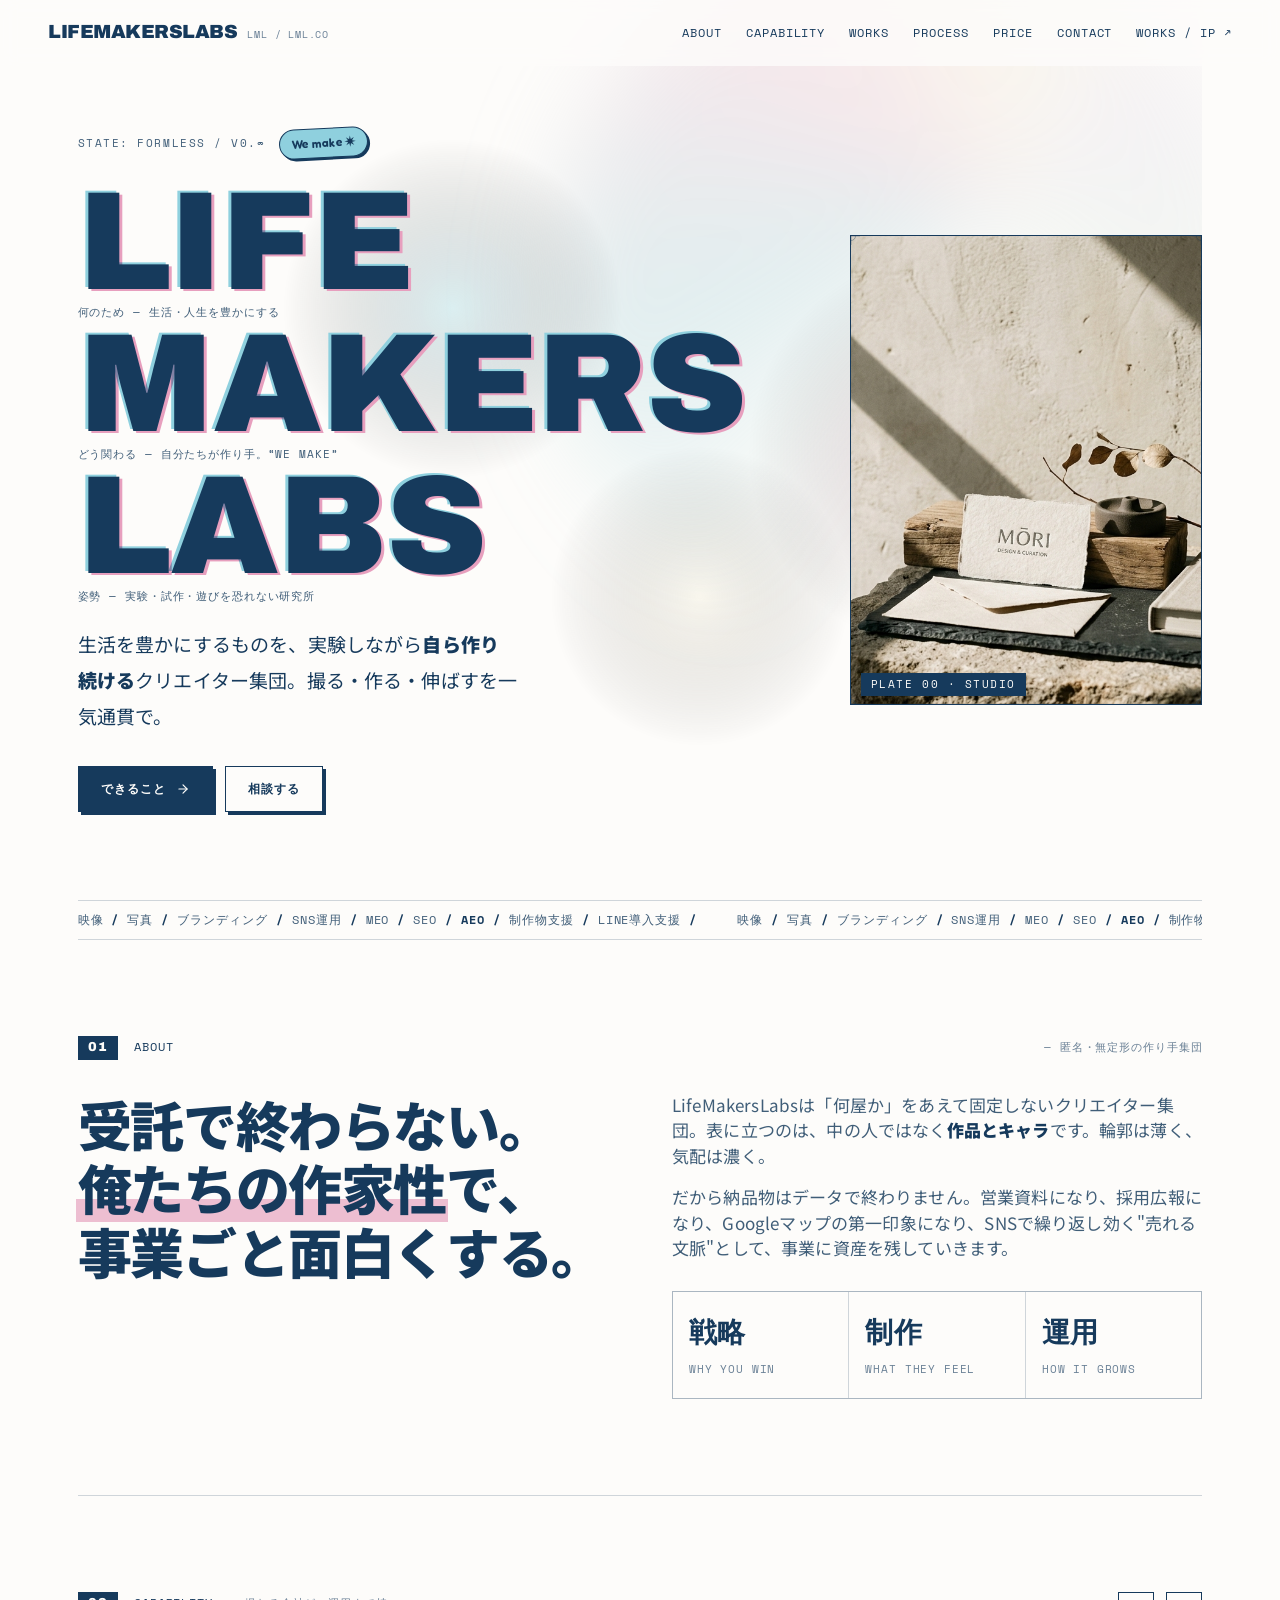
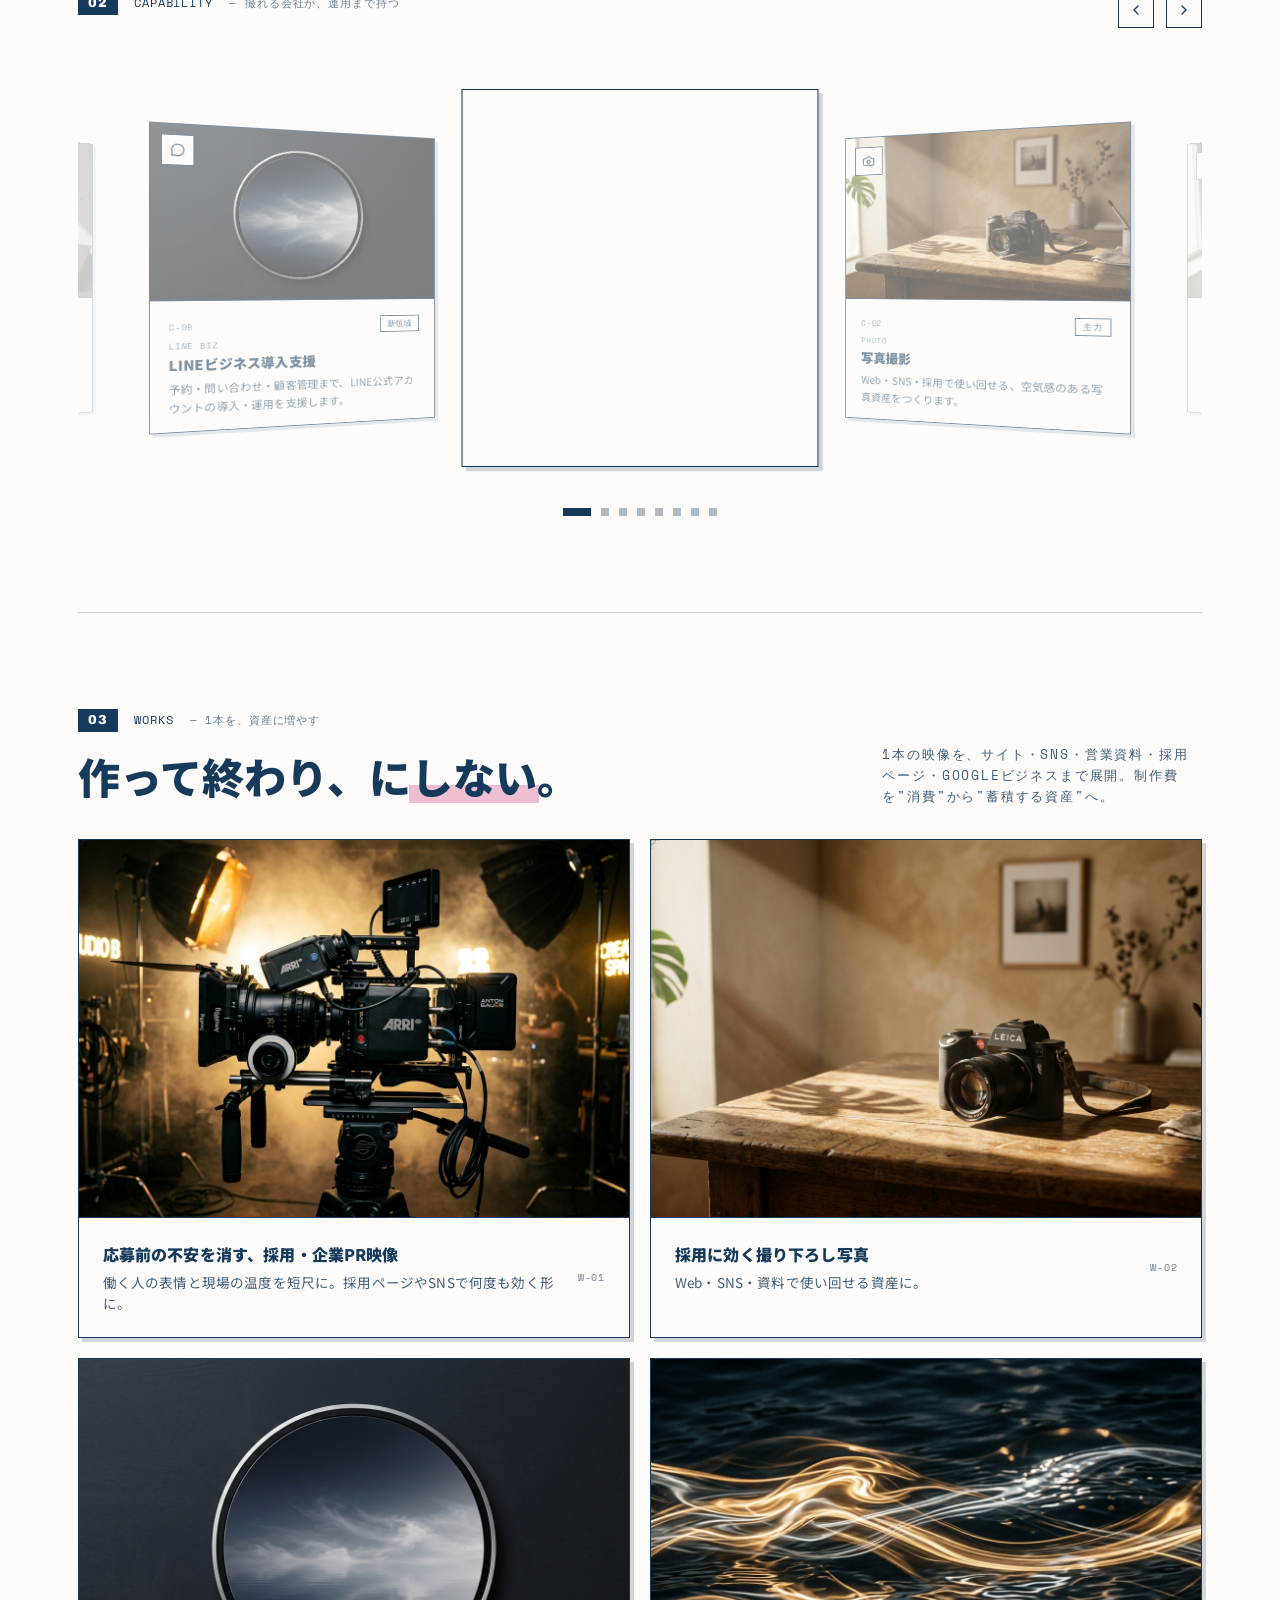
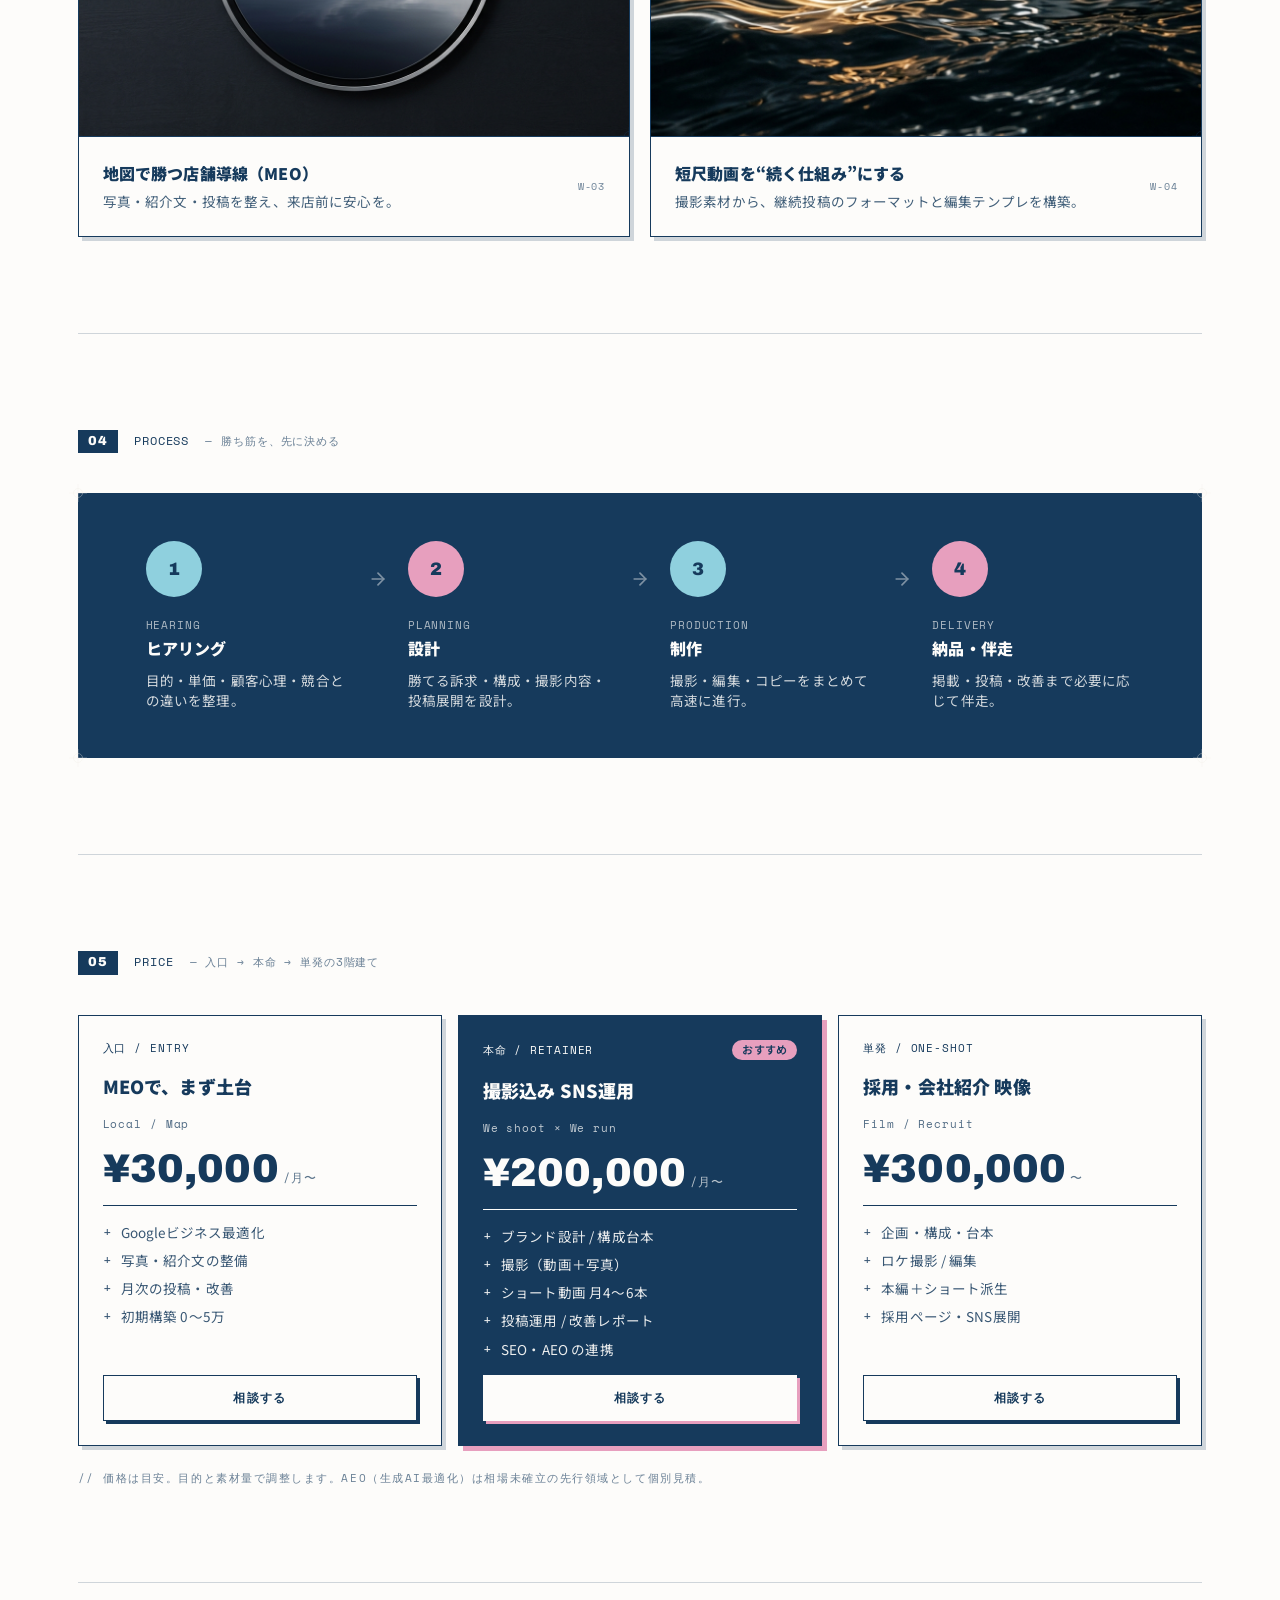
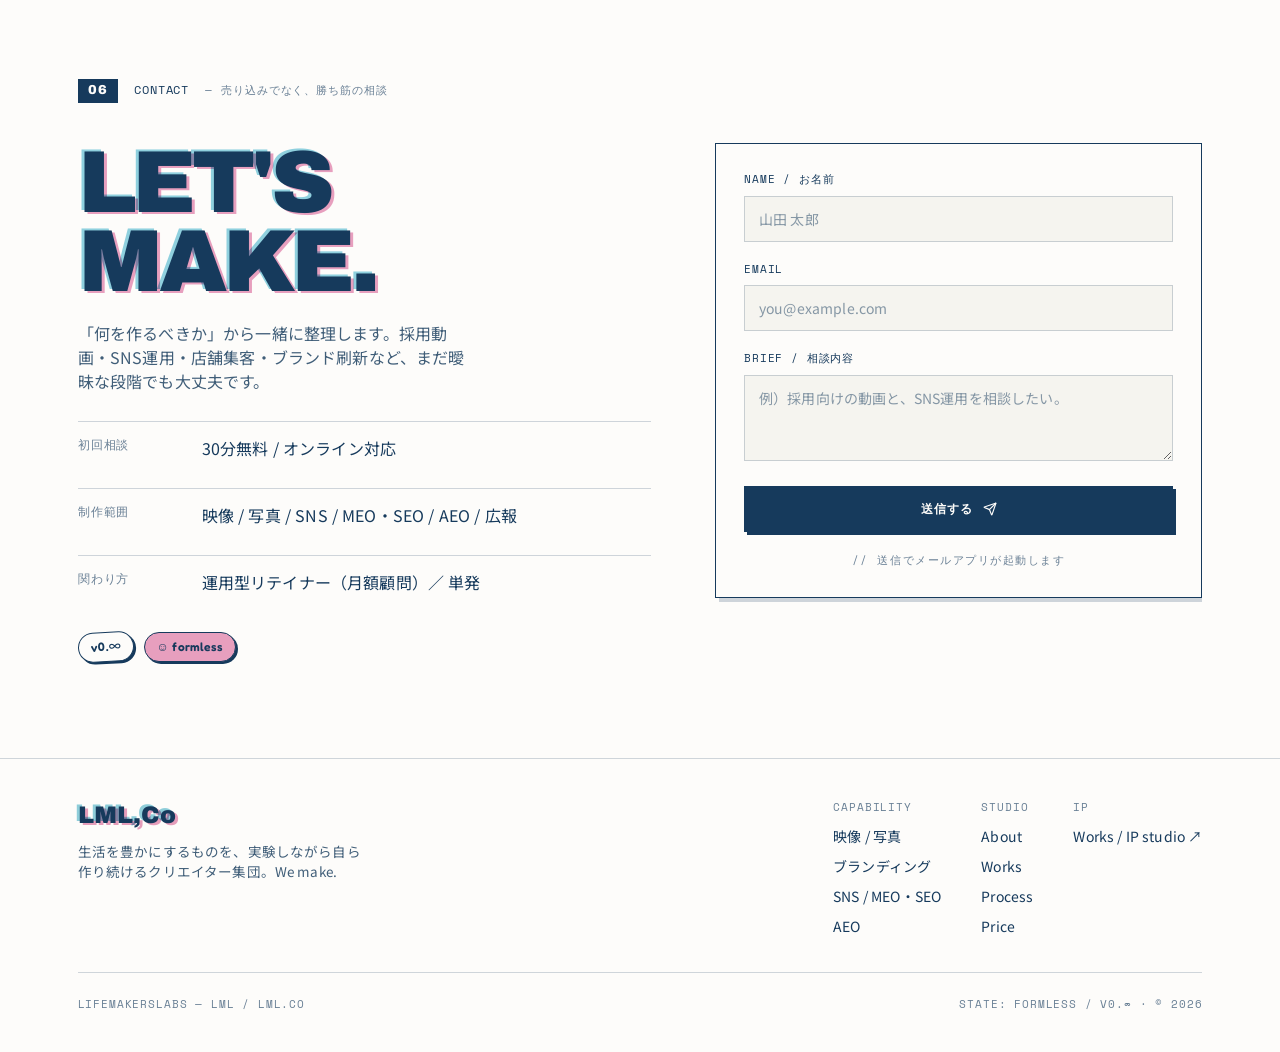
==== commit 66fa7f09: "Capability carousel: remove hover/touch pause, shorten card height - auto-advance now runs continuou" ====
--- a/index.html
+++ b/index.html
@@ -6,8 +6,8 @@
     <meta name="description" content="LifeMakersLabs（LML / Lml.co）— 生活を豊かにするものを、実験しながら自ら作り続けるクリエイター集団。映像・写真・ブランディング・SNS・MEO・AEOの運用型リテイナー。" />
     <meta name="theme-color" content="#FDFCFA" />
     <title>LifeMakersLabs — We make. ／ 生活を、実験しながら、自ら作る。</title>
-    <script type="module" crossorigin src="/assets/index-BhwCpems.js"></script>
-    <link rel="stylesheet" crossorigin href="/assets/index-BgoFOjwi.css">
+    <script type="module" crossorigin src="/assets/index-D46WAEea.js"></script>
+    <link rel="stylesheet" crossorigin href="/assets/index-BCrncab7.css">
   </head>
   <body>
     <div id="root"></div>
--- a/assets/index-BCrncab7.css
+++ b/assets/index-BCrncab7.css
@@ -0,0 +1 @@
+@import"https://fonts.googleapis.com/css2?family=Archivo:wght@700;800;900&family=Space+Mono:wght@400;700&family=Noto+Sans+JP:wght@400;500;700;900&family=Fredoka:wght@500;600&display=swap";/*! tailwindcss v4.3.2 | MIT License | https://tailwindcss.com */@layer properties{@supports (((-webkit-hyphens:none)) and (not (margin-trim:inline))) or ((-moz-orient:inline) and (not (color:rgb(from red r g b)))){*,:before,:after,::backdrop{--tw-translate-x:0;--tw-translate-y:0;--tw-translate-z:0;--tw-scale-x:1;--tw-scale-y:1;--tw-scale-z:1;--tw-rotate-x:initial;--tw-rotate-y:initial;--tw-rotate-z:initial;--tw-skew-x:initial;--tw-skew-y:initial;--tw-pan-x:initial;--tw-pan-y:initial;--tw-pinch-zoom:initial;--tw-scroll-snap-strictness:proximity;--tw-space-y-reverse:0;--tw-space-x-reverse:0;--tw-divide-x-reverse:0;--tw-border-style:solid;--tw-divide-y-reverse:0;--tw-leading:initial;--tw-font-weight:initial;--tw-tracking:initial;--tw-ordinal:initial;--tw-slashed-zero:initial;--tw-numeric-figure:initial;--tw-numeric-spacing:initial;--tw-numeric-fraction:initial;--tw-shadow:0 0 #0000;--tw-shadow-color:initial;--tw-shadow-alpha:100%;--tw-inset-shadow:0 0 #0000;--tw-inset-shadow-color:initial;--tw-inset-shadow-alpha:100%;--tw-ring-color:initial;--tw-ring-shadow:0 0 #0000;--tw-inset-ring-color:initial;--tw-inset-ring-shadow:0 0 #0000;--tw-ring-inset:initial;--tw-ring-offset-width:0px;--tw-ring-offset-color:#fff;--tw-ring-offset-shadow:0 0 #0000;--tw-outline-style:solid;--tw-blur:initial;--tw-brightness:initial;--tw-contrast:initial;--tw-grayscale:initial;--tw-hue-rotate:initial;--tw-invert:initial;--tw-opacity:initial;--tw-saturate:initial;--tw-sepia:initial;--tw-drop-shadow:initial;--tw-drop-shadow-color:initial;--tw-drop-shadow-alpha:100%;--tw-drop-shadow-size:initial;--tw-backdrop-blur:initial;--tw-backdrop-brightness:initial;--tw-backdrop-contrast:initial;--tw-backdrop-grayscale:initial;--tw-backdrop-hue-rotate:initial;--tw-backdrop-invert:initial;--tw-backdrop-opacity:initial;--tw-backdrop-saturate:initial;--tw-backdrop-sepia:initial;--tw-duration:initial;--tw-ease:initial;--tw-contain-size:initial;--tw-contain-layout:initial;--tw-contain-paint:initial;--tw-contain-style:initial;--tw-text-shadow-color:initial;--tw-text-shadow-alpha:100%}}}@layer theme{:root,:host{--font-sans:ui-sans-serif, system-ui, sans-serif, "Apple Color Emoji", "Segoe UI Emoji", "Segoe UI Symbol", "Noto Color Emoji";--font-mono:"Space Mono", ui-monospace, Consolas, monospace;--color-red-500:oklch(63.7% .237 25.331);--color-stone-900:oklch(21.6% .006 56.043);--spacing:.25rem;--container-md:28rem;--container-xl:36rem;--text-xs:.75rem;--text-xs--line-height:calc(1 / .75);--text-sm:.875rem;--text-sm--line-height:calc(1.25 / .875);--text-base:1rem;--text-base--line-height: 1.5 ;--text-lg:1.125rem;--text-lg--line-height:calc(1.75 / 1.125);--text-xl:1.25rem;--text-xl--line-height:calc(1.75 / 1.25);--text-2xl:1.5rem;--text-2xl--line-height:calc(2 / 1.5);--font-weight-normal:400;--font-weight-semibold:600;--font-weight-bold:700;--font-weight-black:900;--tracking-tighter:-.05em;--tracking-tight:-.025em;--tracking-widest:.1em;--leading-relaxed:1.625;--leading-loose:2;--ease-in:cubic-bezier(.4, 0, 1, 1);--ease-out:cubic-bezier(0, 0, .2, 1);--ease-in-out:cubic-bezier(.4, 0, .2, 1);--animate-spin:spin 1s linear infinite;--default-transition-duration:.15s;--default-transition-timing-function:cubic-bezier(.4, 0, .2, 1);--default-font-family:var(--font-sans);--default-mono-font-family:var(--font-mono);--font-arch:"Archivo", system-ui, sans-serif;--font-jp:"Noto Sans JP", system-ui, "Hiragino Sans", "Yu Gothic UI", Meiryo, sans-serif;--font-round:"Fredoka", "Noto Sans JP", sans-serif}}@layer base{*,:after,:before,::backdrop{box-sizing:border-box;border:0 solid;margin:0;padding:0}::file-selector-button{box-sizing:border-box;border:0 solid;margin:0;padding:0}html,:host{-webkit-text-size-adjust:100%;-moz-tab-size:4;tab-size:4;line-height:1.5;font-family:var(--default-font-family,ui-sans-serif, system-ui, sans-serif, "Apple Color Emoji", "Segoe UI Emoji", "Segoe UI Symbol", "Noto Color Emoji");font-feature-settings:var(--default-font-feature-settings,normal);font-variation-settings:var(--default-font-variation-settings,normal);-webkit-tap-highlight-color:transparent}hr{height:0;color:inherit;border-top-width:1px}abbr:where([title]){-webkit-text-decoration:underline dotted;text-decoration:underline dotted}h1,h2,h3,h4,h5,h6{font-size:inherit;font-weight:inherit}a{color:inherit;-webkit-text-decoration:inherit;text-decoration:inherit}b,strong{font-weight:bolder}code,kbd,samp,pre{font-family:var(--default-mono-font-family,ui-monospace, SFMono-Regular, Menlo, Monaco, Consolas, "Liberation Mono", "Courier New", monospace);font-feature-settings:var(--default-mono-font-feature-settings,normal);font-variation-settings:var(--default-mono-font-variation-settings,normal);font-size:1em}small{font-size:80%}sub,sup{vertical-align:baseline;font-size:75%;line-height:0;position:relative}sub{bottom:-.25em}sup{top:-.5em}table{text-indent:0;border-color:inherit;border-collapse:collapse}:-moz-focusring{outline:auto}progress{vertical-align:baseline}summary{display:list-item}ol,ul,menu{list-style:none}img,svg,video,canvas,audio,iframe,embed,object{vertical-align:middle;display:block}img,video{max-width:100%;height:auto}button,input,select,optgroup,textarea{font:inherit;font-feature-settings:inherit;font-variation-settings:inherit;letter-spacing:inherit;color:inherit;opacity:1;background-color:#0000;border-radius:0}::file-selector-button{font:inherit;font-feature-settings:inherit;font-variation-settings:inherit;letter-spacing:inherit;color:inherit;opacity:1;background-color:#0000;border-radius:0}:where(select:is([multiple],[size])) optgroup{font-weight:bolder}:where(select:is([multiple],[size])) optgroup option{padding-inline-start:20px}::file-selector-button{margin-inline-end:4px}::placeholder{opacity:1}@supports (not ((-webkit-appearance:-apple-pay-button))) or (contain-intrinsic-size:1px){::placeholder{color:currentColor}@supports (color:color-mix(in lab,red,red)){::placeholder{color:color-mix(in oklab,currentcolor 50%,transparent)}}}textarea{resize:vertical}::-webkit-search-decoration{-webkit-appearance:none}::-webkit-date-and-time-value{min-height:1lh;text-align:inherit}::-webkit-datetime-edit{display:inline-flex}::-webkit-datetime-edit-fields-wrapper{padding:0}::-webkit-datetime-edit{padding-block:0}::-webkit-datetime-edit-year-field{padding-block:0}::-webkit-datetime-edit-month-field{padding-block:0}::-webkit-datetime-edit-day-field{padding-block:0}::-webkit-datetime-edit-hour-field{padding-block:0}::-webkit-datetime-edit-minute-field{padding-block:0}::-webkit-datetime-edit-second-field{padding-block:0}::-webkit-datetime-edit-millisecond-field{padding-block:0}::-webkit-datetime-edit-meridiem-field{padding-block:0}::-webkit-calendar-picker-indicator{line-height:1}:-moz-ui-invalid{box-shadow:none}button,input:where([type=button],[type=reset],[type=submit]){-webkit-appearance:button;-moz-appearance:button;appearance:button}::file-selector-button{-webkit-appearance:button;-moz-appearance:button;appearance:button}::-webkit-inner-spin-button{height:auto}::-webkit-outer-spin-button{height:auto}[hidden]:where(:not([hidden=until-found])){display:none!important}body{color:var(--ink);-webkit-font-smoothing:antialiased;-moz-osx-font-smoothing:grayscale;font-family:var(--font-jp);background:var(--paper);letter-spacing:.01em;overflow-x:hidden}}@layer components;@layer utilities{.\@container,.\@container-\[inline-size\]{container-type:inline-size}.\@container-size{container-type:size}.pointer-events-auto{pointer-events:auto}.pointer-events-none{pointer-events:none}.collapse{visibility:collapse}.invisible{visibility:hidden}.visible{visibility:visible}.sr-only{clip-path:inset(50%);white-space:nowrap;border-width:0;width:1px;height:1px;margin:-1px;padding:0;position:absolute;overflow:hidden}.not-sr-only{clip-path:none;white-space:normal;width:auto;height:auto;margin:0;padding:0;position:static;overflow:visible}.\!absolute{position:absolute!important}.absolute{position:absolute}.fixed{position:fixed}.relative{position:relative}.static{position:static}.sticky{position:sticky}.inset-0{top:0;right:0;bottom:0;left:0}.-inset-x-0\.5{inset-inline:calc(var(--spacing) * -.5)}.inset-x-0{inset-inline:0}.top-0{top:0}.top-3{top:calc(var(--spacing) * 3)}.top-3\.5{top:calc(var(--spacing) * 3.5)}.right-3\.5{right:calc(var(--spacing) * 3.5)}.right-full{right:100%}.bottom-2{bottom:calc(var(--spacing) * 2)}.bottom-3\.5{bottom:calc(var(--spacing) * 3.5)}.bottom-\[-3px\]{bottom:-3px}.bottom-\[\.08em\]{bottom:.08em}.left-0{left:0}.left-2\.5{left:calc(var(--spacing) * 2.5)}.left-3{left:calc(var(--spacing) * 3)}.left-5{left:calc(var(--spacing) * 5)}.isolate{isolation:isolate}.isolation-auto{isolation:auto}.-z-10{z-index:-10}.z-0{z-index:0}.z-10{z-index:10}.z-\[1\]{z-index:1}.z-\[3\]{z-index:3}.z-\[90\]{z-index:90}.z-\[100\]{z-index:100}.z-\[110\]{z-index:110}.order-0,.order-none{order:0}.float-end{float:inline-end}.float-left{float:left}.float-none{float:none}.float-right{float:right}.float-start{float:inline-start}.clear-both{clear:both}.clear-end{clear:inline-end}.clear-left{clear:left}.clear-none{clear:none}.clear-right{clear:right}.clear-start{clear:inline-start}.\!container{width:100%!important}@media(min-width:40rem){.\!container{max-width:40rem!important}}@media(min-width:48rem){.\!container{max-width:48rem!important}}@media(min-width:64rem){.\!container{max-width:64rem!important}}@media(min-width:80rem){.\!container{max-width:80rem!important}}@media(min-width:96rem){.\!container{max-width:96rem!important}}.container{width:100%}@media(min-width:40rem){.container{max-width:40rem}}@media(min-width:48rem){.container{max-width:48rem}}@media(min-width:64rem){.container{max-width:64rem}}@media(min-width:80rem){.container{max-width:80rem}}@media(min-width:96rem){.container{max-width:96rem}}.container\!{width:100%!important}@media(min-width:40rem){.container\!{max-width:40rem!important}}@media(min-width:48rem){.container\!{max-width:48rem!important}}@media(min-width:64rem){.container\!{max-width:64rem!important}}@media(min-width:80rem){.container\!{max-width:80rem!important}}@media(min-width:96rem){.container\!{max-width:96rem!important}}.m-2{margin:calc(var(--spacing) * 2)}.mx-2{margin-inline:calc(var(--spacing) * 2)}.mx-auto{margin-inline:auto}.my-1\.5{margin-block:calc(var(--spacing) * 1.5)}.mt-0\.5{margin-top:calc(var(--spacing) * .5)}.mt-2{margin-top:calc(var(--spacing) * 2)}.mt-2\.5{margin-top:calc(var(--spacing) * 2.5)}.mt-3\.5{margin-top:calc(var(--spacing) * 3.5)}.mt-4{margin-top:calc(var(--spacing) * 4)}.mt-5{margin-top:calc(var(--spacing) * 5)}.mt-6{margin-top:calc(var(--spacing) * 6)}.mt-7{margin-top:calc(var(--spacing) * 7)}.mt-8{margin-top:calc(var(--spacing) * 8)}.mt-9{margin-top:calc(var(--spacing) * 9)}.mt-\[16px\]{margin-top:16px}.mt-auto{margin-top:auto}.mr-2{margin-right:calc(var(--spacing) * 2)}.mb-0\.5{margin-bottom:calc(var(--spacing) * .5)}.mb-1{margin-bottom:var(--spacing)}.mb-1\.5{margin-bottom:calc(var(--spacing) * 1.5)}.mb-2{margin-bottom:calc(var(--spacing) * 2)}.mb-2\.5{margin-bottom:calc(var(--spacing) * 2.5)}.mb-3{margin-bottom:calc(var(--spacing) * 3)}.mb-3\.5{margin-bottom:calc(var(--spacing) * 3.5)}.mb-5{margin-bottom:calc(var(--spacing) * 5)}.mb-6{margin-bottom:calc(var(--spacing) * 6)}.mb-8{margin-bottom:calc(var(--spacing) * 8)}.mb-10{margin-bottom:calc(var(--spacing) * 10)}.ml-1{margin-left:var(--spacing)}.ml-2{margin-left:calc(var(--spacing) * 2)}.ml-2\.5{margin-left:calc(var(--spacing) * 2.5)}.ml-auto{margin-left:auto}.box-border{box-sizing:border-box}.box-content{box-sizing:content-box}.block{display:block}.contents{display:contents}.flex{display:flex}.flow-root{display:flow-root}.grid{display:grid}.hidden{display:none}.inline{display:inline}.inline-block{display:inline-block}.inline-flex{display:inline-flex}.inline-grid{display:inline-grid}.inline-table{display:inline-table}.list-item{display:list-item}.table{display:table}.table-caption{display:table-caption}.table-cell{display:table-cell}.table-column{display:table-column}.table-column-group{display:table-column-group}.table-footer-group{display:table-footer-group}.table-header-group{display:table-header-group}.table-row{display:table-row}.table-row-group{display:table-row-group}.field-sizing-content{field-sizing:content}.field-sizing-fixed{field-sizing:fixed}.size-auto{width:auto;height:auto}.h-2{height:calc(var(--spacing) * 2)}.h-3\.5{height:calc(var(--spacing) * 3.5)}.h-4{height:calc(var(--spacing) * 4)}.h-5{height:calc(var(--spacing) * 5)}.h-6{height:calc(var(--spacing) * 6)}.h-8{height:calc(var(--spacing) * 8)}.h-9{height:calc(var(--spacing) * 9)}.h-10{height:calc(var(--spacing) * 10)}.h-12{height:calc(var(--spacing) * 12)}.h-14{height:calc(var(--spacing) * 14)}.h-\[\.42em\]{height:.42em}.h-\[1\.5px\]{height:1.5px}.h-\[66px\]{height:66px}.h-\[360px\]{height:360px}.h-\[420px\]{height:420px}.h-\[430px\]{height:430px}.h-\[500px\]{height:500px}.h-auto{height:auto}.h-full{height:100%}.h-lh{height:1lh}.h-screen{height:100vh}.max-h-lh{max-height:1lh}.max-h-none{max-height:none}.max-h-screen{max-height:100vh}.min-h-\[100svh\]{min-height:100svh}.min-h-auto{min-height:auto}.min-h-lh{min-height:1lh}.min-h-screen{min-height:100vh}.w-1\/2{width:50%}.w-3\.5{width:calc(var(--spacing) * 3.5)}.w-4{width:calc(var(--spacing) * 4)}.w-5{width:calc(var(--spacing) * 5)}.w-6{width:calc(var(--spacing) * 6)}.w-8{width:calc(var(--spacing) * 8)}.w-9{width:calc(var(--spacing) * 9)}.w-10{width:calc(var(--spacing) * 10)}.w-12{width:calc(var(--spacing) * 12)}.w-14{width:calc(var(--spacing) * 14)}.w-\[280px\]{width:280px}.w-auto{width:auto}.w-full{width:100%}.w-screen{width:100vw}.max-w-\[36ch\]{max-width:36ch}.max-w-\[40ch\]{max-width:40ch}.max-w-\[44ch\]{max-width:44ch}.max-w-md{max-width:var(--container-md)}.max-w-none{max-width:none}.max-w-screen{max-width:100vw}.max-w-xl{max-width:var(--container-xl)}.min-w-auto{min-width:auto}.min-w-screen{min-width:100vw}.flex-auto{flex:auto}.flex-initial{flex:0 auto}.flex-none{flex:none}.flex-shrink,.shrink{flex-shrink:1}.shrink-0{flex-shrink:0}.flex-grow,.grow{flex-grow:1}.basis-auto{flex-basis:auto}.basis-full{flex-basis:100%}.table-auto{table-layout:auto}.table-fixed{table-layout:fixed}.caption-bottom{caption-side:bottom}.caption-top{caption-side:top}.border-collapse{border-collapse:collapse}.border-separate{border-collapse:separate}.-translate-full{--tw-translate-x:-100%;--tw-translate-y:-100%;translate:var(--tw-translate-x) var(--tw-translate-y)}.translate-full{--tw-translate-x:100%;--tw-translate-y:100%;translate:var(--tw-translate-x) var(--tw-translate-y)}.translate-3d{translate:var(--tw-translate-x) var(--tw-translate-y) var(--tw-translate-z)}.translate-none{translate:none}.scale-3d{scale:var(--tw-scale-x) var(--tw-scale-y) var(--tw-scale-z)}.scale-none{scale:none}.rotate-90{rotate:90deg}.rotate-none{rotate:none}.transform,.transform-cpu{transform:var(--tw-rotate-x,) var(--tw-rotate-y,) var(--tw-rotate-z,) var(--tw-skew-x,) var(--tw-skew-y,)}.transform-gpu{transform:translateZ(0) var(--tw-rotate-x,) var(--tw-rotate-y,) var(--tw-rotate-z,) var(--tw-skew-x,) var(--tw-skew-y,)}.transform-none{transform:none}.animate-spin{animation:var(--animate-spin)}.cursor-pointer{cursor:pointer}.touch-pinch-zoom{--tw-pinch-zoom:pinch-zoom;touch-action:var(--tw-pan-x,) var(--tw-pan-y,) var(--tw-pinch-zoom,)}.resize{resize:both}.resize-none{resize:none}.resize-x{resize:horizontal}.resize-y{resize:vertical}.snap-none{scroll-snap-type:none}.snap-mandatory{--tw-scroll-snap-strictness:mandatory}.snap-proximity{--tw-scroll-snap-strictness:proximity}.snap-align-none{scroll-snap-align:none}.snap-center{scroll-snap-align:center}.snap-end{scroll-snap-align:end}.snap-start{scroll-snap-align:start}.snap-always{scroll-snap-stop:always}.snap-normal{scroll-snap-stop:normal}.scrollbar-auto{scrollbar-width:auto}.scrollbar-none{scrollbar-width:none}.scrollbar-thin{scrollbar-width:thin}.scrollbar-gutter-auto{scrollbar-gutter:auto}.scrollbar-gutter-both{scrollbar-gutter:stable both-edges}.scrollbar-gutter-stable{scrollbar-gutter:stable}.list-inside{list-style-position:inside}.list-outside{list-style-position:outside}.appearance-auto{-webkit-appearance:auto;-moz-appearance:auto;appearance:auto}.appearance-none{-webkit-appearance:none;-moz-appearance:none;appearance:none}.columns-2{columns:2}.columns-3{columns:3}.columns-4{columns:4}.grid-flow-col{grid-auto-flow:column}.grid-flow-col-dense{grid-auto-flow:column dense}.grid-flow-dense{grid-auto-flow:dense}.grid-flow-row{grid-auto-flow:row}.grid-flow-row-dense{grid-auto-flow:dense}.grid-cols-3{grid-template-columns:repeat(3,minmax(0,1fr))}.grid-cols-\[110px_1fr\]{grid-template-columns:110px 1fr}.grid-cols-\[auto_1fr\]{grid-template-columns:auto 1fr}.flex-col{flex-direction:column}.flex-col-reverse{flex-direction:column-reverse}.flex-row{flex-direction:row}.flex-row-reverse{flex-direction:row-reverse}.flex-nowrap{flex-wrap:nowrap}.flex-wrap{flex-wrap:wrap}.flex-wrap-reverse{flex-wrap:wrap-reverse}.place-content-around{place-content:space-around}.place-content-baseline{place-content:baseline start}.place-content-between{place-content:space-between}.place-content-center{place-content:center}.place-content-center-safe{place-content:safe center}.place-content-end{place-content:end}.place-content-end-safe{place-content:safe end}.place-content-evenly{place-content:space-evenly}.place-content-start{place-content:start}.place-content-stretch{place-content:stretch}.place-items-baseline{place-items:baseline}.place-items-center{place-items:center}.place-items-center-safe{place-items:safe center}.place-items-end{place-items:end}.place-items-end-safe{place-items:safe end}.place-items-start{place-items:start}.place-items-stretch{place-items:stretch stretch}.content-around{align-content:space-around}.content-baseline{align-content:baseline}.content-between{align-content:space-between}.content-center{align-content:center}.content-center-safe{align-content:safe center}.content-end{align-content:flex-end}.content-end-safe{align-content:safe flex-end}.content-evenly{align-content:space-evenly}.content-normal{align-content:normal}.content-start{align-content:flex-start}.content-stretch{align-content:stretch}.items-baseline{align-items:baseline}.items-baseline-last{align-items:last baseline}.items-center{align-items:center}.items-center-safe{align-items:safe center}.items-end{align-items:flex-end}.items-end-safe{align-items:safe flex-end}.items-start{align-items:flex-start}.items-stretch{align-items:stretch}.justify-around{justify-content:space-around}.justify-baseline{justify-content:baseline}.justify-between{justify-content:space-between}.justify-center{justify-content:center}.justify-center-safe{justify-content:safe center}.justify-end{justify-content:flex-end}.justify-end-safe{justify-content:safe flex-end}.justify-evenly{justify-content:space-evenly}.justify-normal{justify-content:normal}.justify-start{justify-content:flex-start}.justify-stretch{justify-content:stretch}.justify-items-center{justify-items:center}.justify-items-center-safe{justify-items:safe center}.justify-items-end{justify-items:end}.justify-items-end-safe{justify-items:safe end}.justify-items-normal{justify-items:normal}.justify-items-start{justify-items:start}.justify-items-stretch{justify-items:stretch}.gap-2{gap:calc(var(--spacing) * 2)}.gap-2\.5{gap:calc(var(--spacing) * 2.5)}.gap-3{gap:calc(var(--spacing) * 3)}.gap-3\.5{gap:calc(var(--spacing) * 3.5)}.gap-4{gap:calc(var(--spacing) * 4)}.gap-5{gap:calc(var(--spacing) * 5)}.gap-6{gap:calc(var(--spacing) * 6)}.gap-9{gap:calc(var(--spacing) * 9)}.gap-10{gap:calc(var(--spacing) * 10)}.gap-px{gap:1px}:where(.space-y-reverse>:not(:last-child)){--tw-space-y-reverse:1}:where(.space-x-reverse>:not(:last-child)){--tw-space-x-reverse:1}:where(.divide-x>:not(:last-child)){--tw-divide-x-reverse:0;border-inline-style:var(--tw-border-style);border-inline-start-width:calc(1px * var(--tw-divide-x-reverse));border-inline-end-width:calc(1px * calc(1 - var(--tw-divide-x-reverse)))}:where(.divide-y>:not(:last-child)){--tw-divide-y-reverse:0;border-bottom-style:var(--tw-border-style);border-top-style:var(--tw-border-style);border-top-width:calc(1px * var(--tw-divide-y-reverse));border-bottom-width:calc(1px * calc(1 - var(--tw-divide-y-reverse)))}:where(.divide-y-reverse>:not(:last-child)){--tw-divide-y-reverse:1}.place-self-auto{place-self:auto}.place-self-center{place-self:center}.place-self-center-safe{place-self:safe center}.place-self-end{place-self:end}.place-self-end-safe{place-self:safe end}.place-self-start{place-self:start}.place-self-stretch{place-self:stretch stretch}.self-auto{align-self:auto}.self-baseline{align-self:baseline}.self-baseline-last{align-self:last baseline}.self-center{align-self:center}.self-center-safe{align-self:safe center}.self-end{align-self:flex-end}.self-end-safe{align-self:safe flex-end}.self-start{align-self:flex-start}.self-stretch{align-self:stretch}.justify-self-auto{justify-self:auto}.justify-self-center{justify-self:center}.justify-self-center-safe{justify-self:safe center}.justify-self-end{justify-self:flex-end}.justify-self-end-safe{justify-self:safe flex-end}.justify-self-start{justify-self:flex-start}.justify-self-stretch{justify-self:stretch}.truncate{text-overflow:ellipsis;white-space:nowrap;overflow:hidden}.overflow-hidden{overflow:hidden}.scroll-auto{scroll-behavior:auto}.scroll-smooth{scroll-behavior:smooth}.rounded{border-radius:.25rem}.rounded-full{border-radius:3.40282e38px}.rounded-s{border-start-start-radius:.25rem;border-end-start-radius:.25rem}.rounded-ss{border-start-start-radius:.25rem}.rounded-e{border-start-end-radius:.25rem;border-end-end-radius:.25rem}.rounded-se{border-start-end-radius:.25rem}.rounded-ee{border-end-end-radius:.25rem}.rounded-es{border-end-start-radius:.25rem}.rounded-t{border-top-left-radius:.25rem;border-top-right-radius:.25rem}.rounded-l{border-top-left-radius:.25rem;border-bottom-left-radius:.25rem}.rounded-tl{border-top-left-radius:.25rem}.rounded-r{border-top-right-radius:.25rem;border-bottom-right-radius:.25rem}.rounded-tr{border-top-right-radius:.25rem}.rounded-b{border-bottom-right-radius:.25rem;border-bottom-left-radius:.25rem}.rounded-br{border-bottom-right-radius:.25rem}.rounded-bl{border-bottom-left-radius:.25rem}.border{border-style:var(--tw-border-style);border-width:1px}.border-\[1\.5px\]{border-style:var(--tw-border-style);border-width:1.5px}.border-x{border-inline-style:var(--tw-border-style);border-inline-width:1px}.border-y{border-block-style:var(--tw-border-style);border-block-width:1px}.border-s{border-inline-start-style:var(--tw-border-style);border-inline-start-width:1px}.border-e{border-inline-end-style:var(--tw-border-style);border-inline-end-width:1px}.border-bs{border-block-start-style:var(--tw-border-style);border-block-start-width:1px}.border-be{border-block-end-style:var(--tw-border-style);border-block-end-width:1px}.border-t{border-top-style:var(--tw-border-style);border-top-width:1px}.border-r{border-right-style:var(--tw-border-style);border-right-width:1px}.border-b{border-bottom-style:var(--tw-border-style);border-bottom-width:1px}.border-l{border-left-style:var(--tw-border-style);border-left-width:1px}.border-dashed{--tw-border-style:dashed;border-style:dashed}.border-dotted{--tw-border-style:dotted;border-style:dotted}.border-double{--tw-border-style:double;border-style:double}.border-hidden{--tw-border-style:hidden;border-style:hidden}.border-none{--tw-border-style:none;border-style:none}.border-solid{--tw-border-style:solid;border-style:solid}.border-transparent{border-color:#0000}.bg-\(--my_variable\){background-color:var(--my_variable)}.bg-\(color\:--my-color\){background-color:var(--my-color)}.bg-\[\#0088cc\]{background-color:#08c}.bg-\[color\:var\(--my-color\)\]{background-color:var(--my-color)}.bg-\[var\(--my_variable\)\]{background-color:var(--my_variable)}.bg-current{background-color:currentColor}.bg-red-500{background-color:var(--color-red-500)}.bg-red-500\/50{background-color:#fb2c3680}@supports (color:color-mix(in lab,red,red)){.bg-red-500\/50{background-color:color-mix(in oklab,var(--color-red-500) 50%,transparent)}}.bg-red-500\/\[50\%\]{background-color:#fb2c3680}@supports (color:color-mix(in lab,red,red)){.bg-red-500\/\[50\%\]{background-color:color-mix(in oklab,var(--color-red-500) 50%,transparent)}}.-bg-conic,.bg-conic{--tw-gradient-position:in oklab;background-image:conic-gradient(var(--tw-gradient-stops))}.bg-radial{--tw-gradient-position:in oklab;background-image:radial-gradient(var(--tw-gradient-stops))}.bg-none{background-image:none}.via-none{--tw-gradient-via-stops:initial}.mask-none{-webkit-mask-image:none;mask-image:none}.mask-circle{--tw-mask-radial-shape:circle}.mask-ellipse{--tw-mask-radial-shape:ellipse}.mask-radial-closest-corner{--tw-mask-radial-size:closest-corner}.mask-radial-closest-side{--tw-mask-radial-size:closest-side}.mask-radial-farthest-corner{--tw-mask-radial-size:farthest-corner}.mask-radial-farthest-side{--tw-mask-radial-size:farthest-side}.mask-radial-at-bottom{--tw-mask-radial-position:bottom}.mask-radial-at-bottom-left{--tw-mask-radial-position:bottom left}.mask-radial-at-bottom-right{--tw-mask-radial-position:bottom right}.mask-radial-at-center{--tw-mask-radial-position:center}.mask-radial-at-left{--tw-mask-radial-position:left}.mask-radial-at-right{--tw-mask-radial-position:right}.mask-radial-at-top{--tw-mask-radial-position:top}.mask-radial-at-top-left{--tw-mask-radial-position:top left}.mask-radial-at-top-right{--tw-mask-radial-position:top right}.box-decoration-clone{-webkit-box-decoration-break:clone;box-decoration-break:clone}.box-decoration-slice{-webkit-box-decoration-break:slice;box-decoration-break:slice}.decoration-clone{-webkit-box-decoration-break:clone;box-decoration-break:clone}.decoration-slice{-webkit-box-decoration-break:slice;box-decoration-break:slice}.bg-auto{background-size:auto}.bg-contain{background-size:contain}.bg-cover{background-size:cover}.bg-fixed{background-attachment:fixed}.bg-local{background-attachment:local}.bg-scroll{background-attachment:scroll}.bg-clip-border{background-clip:border-box}.bg-clip-content{background-clip:content-box}.bg-clip-padding{background-clip:padding-box}.bg-clip-text{-webkit-background-clip:text;background-clip:text}.bg-bottom{background-position:bottom}.bg-bottom-left{background-position:0 100%}.bg-bottom-right{background-position:100% 100%}.bg-center{background-position:50%}.bg-left{background-position:0}.bg-left-bottom{background-position:0 100%}.bg-left-top{background-position:0 0}.bg-right{background-position:100%}.bg-right-bottom{background-position:100% 100%}.bg-right-top{background-position:100% 0}.bg-top{background-position:top}.bg-top-left{background-position:0 0}.bg-top-right{background-position:100% 0}.bg-no-repeat{background-repeat:no-repeat}.bg-repeat{background-repeat:repeat}.bg-repeat-round{background-repeat:round}.bg-repeat-space{background-repeat:space}.bg-repeat-x{background-repeat:repeat-x}.bg-repeat-y{background-repeat:repeat-y}.bg-origin-border{background-origin:border-box}.bg-origin-content{background-origin:content-box}.bg-origin-padding{background-origin:padding-box}.mask-add{-webkit-mask-composite:source-over;mask-composite:add}.mask-exclude{-webkit-mask-composite:xor;mask-composite:exclude}.mask-intersect{-webkit-mask-composite:source-in;mask-composite:intersect}.mask-subtract{-webkit-mask-composite:source-out;mask-composite:subtract}.mask-alpha{-webkit-mask-source-type:alpha;mask-mode:alpha}.mask-luminance{-webkit-mask-source-type:luminance;mask-mode:luminance}.mask-match{-webkit-mask-source-type:auto;mask-mode:match-source}.mask-type-alpha{mask-type:alpha}.mask-type-luminance{mask-type:luminance}.mask-auto{-webkit-mask-size:auto;mask-size:auto}.mask-contain{-webkit-mask-size:contain;mask-size:contain}.mask-cover{-webkit-mask-size:cover;mask-size:cover}.mask-clip-border{-webkit-mask-clip:border-box;mask-clip:border-box}.mask-clip-content{-webkit-mask-clip:content-box;mask-clip:content-box}.mask-clip-fill{-webkit-mask-clip:fill-box;mask-clip:fill-box}.mask-clip-padding{-webkit-mask-clip:padding-box;mask-clip:padding-box}.mask-clip-stroke{-webkit-mask-clip:stroke-box;mask-clip:stroke-box}.mask-clip-view{-webkit-mask-clip:view-box;mask-clip:view-box}.mask-no-clip{-webkit-mask-clip:no-clip;mask-clip:no-clip}.mask-bottom{-webkit-mask-position:bottom;mask-position:bottom}.mask-bottom-left{-webkit-mask-position:0 100%;mask-position:0 100%}.mask-bottom-right{-webkit-mask-position:100% 100%;mask-position:100% 100%}.mask-center{-webkit-mask-position:50%;mask-position:50%}.mask-left{-webkit-mask-position:0;mask-position:0}.mask-right{-webkit-mask-position:100%;mask-position:100%}.mask-top{-webkit-mask-position:top;mask-position:top}.mask-top-left{-webkit-mask-position:0 0;mask-position:0 0}.mask-top-right{-webkit-mask-position:100% 0;mask-position:100% 0}.mask-no-repeat{-webkit-mask-repeat:no-repeat;mask-repeat:no-repeat}.mask-repeat{-webkit-mask-repeat:repeat;mask-repeat:repeat}.mask-repeat-round{-webkit-mask-repeat:round;mask-repeat:round}.mask-repeat-space{-webkit-mask-repeat:space;mask-repeat:space}.mask-repeat-x{-webkit-mask-repeat:repeat-x;mask-repeat:repeat-x}.mask-repeat-y{-webkit-mask-repeat:repeat-y;mask-repeat:repeat-y}.mask-origin-border{-webkit-mask-origin:border-box;mask-origin:border-box}.mask-origin-content{-webkit-mask-origin:content-box;mask-origin:content-box}.mask-origin-fill{-webkit-mask-origin:fill-box;mask-origin:fill-box}.mask-origin-padding{-webkit-mask-origin:padding-box;mask-origin:padding-box}.mask-origin-stroke{-webkit-mask-origin:stroke-box;mask-origin:stroke-box}.mask-origin-view{-webkit-mask-origin:view-box;mask-origin:view-box}.fill-none{fill:none}.stroke-none{stroke:none}.object-contain{object-fit:contain}.object-cover{object-fit:cover}.object-fill{object-fit:fill}.object-none{object-fit:none}.object-scale-down{object-fit:scale-down}.object-left-bottom{object-position:left bottom}.object-left-top{object-position:left top}.object-right-bottom{object-position:right bottom}.object-right-top{object-position:right top}.p-4{padding:calc(var(--spacing) * 4)}.p-5{padding:calc(var(--spacing) * 5)}.p-6{padding:calc(var(--spacing) * 6)}.p-7{padding:calc(var(--spacing) * 7)}.px-2{padding-inline:calc(var(--spacing) * 2)}.px-2\.5{padding-inline:calc(var(--spacing) * 2.5)}.px-3\.5{padding-inline:calc(var(--spacing) * 3.5)}.px-4{padding-inline:calc(var(--spacing) * 4)}.px-5{padding-inline:calc(var(--spacing) * 5)}.px-10{padding-inline:calc(var(--spacing) * 10)}.py-0\.5{padding-block:calc(var(--spacing) * .5)}.py-2\.5{padding-block:calc(var(--spacing) * 2.5)}.py-3{padding-block:calc(var(--spacing) * 3)}.py-3\.5{padding-block:calc(var(--spacing) * 3.5)}.py-10{padding-block:calc(var(--spacing) * 10)}.py-16{padding-block:calc(var(--spacing) * 16)}.pt-4{padding-top:calc(var(--spacing) * 4)}.pt-6{padding-top:calc(var(--spacing) * 6)}.pt-24{padding-top:calc(var(--spacing) * 24)}.pr-8{padding-right:calc(var(--spacing) * 8)}.pb-14{padding-bottom:calc(var(--spacing) * 14)}.text-center{text-align:center}.text-end{text-align:end}.text-justify{text-align:justify}.text-left{text-align:left}.text-right{text-align:right}.text-start{text-align:start}.align-baseline{vertical-align:baseline}.align-bottom{vertical-align:bottom}.align-middle{vertical-align:middle}.align-sub{vertical-align:sub}.align-super{vertical-align:super}.align-text-bottom{vertical-align:text-bottom}.align-text-top{vertical-align:text-top}.align-top{vertical-align:top}.font-arch{font-family:var(--font-arch)}.text-2xl{font-size:var(--text-2xl);line-height:var(--tw-leading,var(--text-2xl--line-height))}.text-base{font-size:var(--text-base);line-height:var(--tw-leading,var(--text-base--line-height))}.text-lg{font-size:var(--text-lg);line-height:var(--tw-leading,var(--text-lg--line-height))}.text-sm{font-size:var(--text-sm);line-height:var(--tw-leading,var(--text-sm--line-height))}.text-xl{font-size:var(--text-xl);line-height:var(--tw-leading,var(--text-xl--line-height))}.text-xs{font-size:var(--text-xs);line-height:var(--tw-leading,var(--text-xs--line-height))}.text-\[10\.5px\]{font-size:10.5px}.text-\[10px\]{font-size:10px}.text-\[11px\]{font-size:11px}.text-\[12px\]{font-size:12px}.text-\[13\.5px\]{font-size:13.5px}.text-\[13px\]{font-size:13px}.text-\[19px\]{font-size:19px}.text-\[clamp\(46px\,11vw\,140px\)\]{font-size:clamp(46px,11vw,140px)}.leading-\[\.9\]{--tw-leading:.9;line-height:.9}.leading-\[\.86\]{--tw-leading:.86;line-height:.86}.leading-\[1\.9\]{--tw-leading:1.9;line-height:1.9}.leading-\[1\.18\]{--tw-leading:1.18;line-height:1.18}.leading-loose{--tw-leading:var(--leading-loose);line-height:var(--leading-loose)}.leading-none{--tw-leading:1;line-height:1}.leading-relaxed{--tw-leading:var(--leading-relaxed);line-height:var(--leading-relaxed)}.font-black{--tw-font-weight:var(--font-weight-black);font-weight:var(--font-weight-black)}.font-bold{--tw-font-weight:var(--font-weight-bold);font-weight:var(--font-weight-bold)}.font-normal{--tw-font-weight:var(--font-weight-normal);font-weight:var(--font-weight-normal)}.font-semibold{--tw-font-weight:var(--font-weight-semibold);font-weight:var(--font-weight-semibold)}.tracking-\[\.14em\]{--tw-tracking:.14em;letter-spacing:.14em}.tracking-\[\.16em\]{--tw-tracking:.16em;letter-spacing:.16em}.tracking-tight{--tw-tracking:var(--tracking-tight);letter-spacing:var(--tracking-tight)}.tracking-tighter{--tw-tracking:var(--tracking-tighter);letter-spacing:var(--tracking-tighter)}.tracking-widest{--tw-tracking:var(--tracking-widest);letter-spacing:var(--tracking-widest)}.text-balance{text-wrap:balance}.text-nowrap{text-wrap:nowrap}.text-pretty{text-wrap:pretty}.text-wrap{text-wrap:wrap}.break-normal{overflow-wrap:normal;word-break:normal}.break-words{overflow-wrap:break-word}.wrap-anywhere{overflow-wrap:anywhere}.wrap-break-word{overflow-wrap:break-word}.wrap-normal{overflow-wrap:normal}.break-all{word-break:break-all}.break-keep{word-break:keep-all}.overflow-ellipsis{text-overflow:ellipsis}.text-clip{text-overflow:clip}.text-ellipsis{text-overflow:ellipsis}.hyphens-auto{-webkit-hyphens:auto;hyphens:auto}.hyphens-manual{-webkit-hyphens:manual;hyphens:manual}.hyphens-none{-webkit-hyphens:none;hyphens:none}.whitespace-break-spaces{white-space:break-spaces}.whitespace-normal{white-space:normal}.whitespace-nowrap{white-space:nowrap}.whitespace-pre{white-space:pre}.whitespace-pre-line{white-space:pre-line}.whitespace-pre-wrap{white-space:pre-wrap}.\[color\:red\]{color:red}.\[color\:red\]\/50{color:#ff000080}.\[color\:red\]\/50\!{color:#ff000080!important}.capitalize{text-transform:capitalize}.lowercase{text-transform:lowercase}.normal-case{text-transform:none}.uppercase{text-transform:uppercase}.italic{font-style:italic}.not-italic{font-style:normal}.font-stretch-condensed{font-stretch:75%}.font-stretch-expanded{font-stretch:125%}.font-stretch-extra-condensed{font-stretch:62.5%}.font-stretch-extra-expanded{font-stretch:150%}.font-stretch-normal{font-stretch:100%}.font-stretch-semi-condensed{font-stretch:87.5%}.font-stretch-semi-expanded{font-stretch:112.5%}.font-stretch-ultra-condensed{font-stretch:50%}.font-stretch-ultra-expanded{font-stretch:200%}.diagonal-fractions{--tw-numeric-fraction:diagonal-fractions;font-variant-numeric:var(--tw-ordinal,) var(--tw-slashed-zero,) var(--tw-numeric-figure,) var(--tw-numeric-spacing,) var(--tw-numeric-fraction,)}.lining-nums{--tw-numeric-figure:lining-nums;font-variant-numeric:var(--tw-ordinal,) var(--tw-slashed-zero,) var(--tw-numeric-figure,) var(--tw-numeric-spacing,) var(--tw-numeric-fraction,)}.oldstyle-nums{--tw-numeric-figure:oldstyle-nums;font-variant-numeric:var(--tw-ordinal,) var(--tw-slashed-zero,) var(--tw-numeric-figure,) var(--tw-numeric-spacing,) var(--tw-numeric-fraction,)}.ordinal{--tw-ordinal:ordinal;font-variant-numeric:var(--tw-ordinal,) var(--tw-slashed-zero,) var(--tw-numeric-figure,) var(--tw-numeric-spacing,) var(--tw-numeric-fraction,)}.proportional-nums{--tw-numeric-spacing:proportional-nums;font-variant-numeric:var(--tw-ordinal,) var(--tw-slashed-zero,) var(--tw-numeric-figure,) var(--tw-numeric-spacing,) var(--tw-numeric-fraction,)}.slashed-zero{--tw-slashed-zero:slashed-zero;font-variant-numeric:var(--tw-ordinal,) var(--tw-slashed-zero,) var(--tw-numeric-figure,) var(--tw-numeric-spacing,) var(--tw-numeric-fraction,)}.stacked-fractions{--tw-numeric-fraction:stacked-fractions;font-variant-numeric:var(--tw-ordinal,) var(--tw-slashed-zero,) var(--tw-numeric-figure,) var(--tw-numeric-spacing,) var(--tw-numeric-fraction,)}.tabular-nums{--tw-numeric-spacing:tabular-nums;font-variant-numeric:var(--tw-ordinal,) var(--tw-slashed-zero,) var(--tw-numeric-figure,) var(--tw-numeric-spacing,) var(--tw-numeric-fraction,)}.normal-nums{font-variant-numeric:normal}.line-through{text-decoration-line:line-through}.no-underline{text-decoration-line:none}.overline{text-decoration-line:overline}.underline{text-decoration-line:underline}.decoration-dashed{text-decoration-style:dashed}.decoration-dotted{text-decoration-style:dotted}.decoration-double{text-decoration-style:double}.decoration-solid{text-decoration-style:solid}.decoration-wavy{text-decoration-style:wavy}.decoration-auto{text-decoration-thickness:auto}.decoration-from-font{text-decoration-thickness:from-font}.antialiased{-webkit-font-smoothing:antialiased;-moz-osx-font-smoothing:grayscale}.subpixel-antialiased{-webkit-font-smoothing:auto;-moz-osx-font-smoothing:auto}.accent-auto{accent-color:auto}.scheme-dark{color-scheme:dark}.scheme-light{color-scheme:light}.scheme-light-dark{color-scheme:light dark}.scheme-normal{color-scheme:normal}.scheme-only-dark{color-scheme:dark only}.scheme-only-light{color-scheme:light only}.mix-blend-plus-darker{mix-blend-mode:plus-darker}.mix-blend-plus-lighter{mix-blend-mode:plus-lighter}.shadow{--tw-shadow:0 1px 3px 0 var(--tw-shadow-color,#0000001a), 0 1px 2px -1px var(--tw-shadow-color,#0000001a);box-shadow:var(--tw-inset-shadow),var(--tw-inset-ring-shadow),var(--tw-ring-offset-shadow),var(--tw-ring-shadow),var(--tw-shadow)}.ring{--tw-ring-shadow:var(--tw-ring-inset,) 0 0 0 calc(1px + var(--tw-ring-offset-width)) var(--tw-ring-color,currentcolor);box-shadow:var(--tw-inset-shadow),var(--tw-inset-ring-shadow),var(--tw-ring-offset-shadow),var(--tw-ring-shadow),var(--tw-shadow)}.inset-ring{--tw-inset-ring-shadow:inset 0 0 0 1px var(--tw-inset-ring-color,currentcolor);box-shadow:var(--tw-inset-shadow),var(--tw-inset-ring-shadow),var(--tw-ring-offset-shadow),var(--tw-ring-shadow),var(--tw-shadow)}.shadow-initial{--tw-shadow-color:initial}.inset-shadow-initial{--tw-inset-shadow-color:initial}.outline-hidden{--tw-outline-style:none;outline-style:none}@media(forced-colors:active){.outline-hidden{outline-offset:2px;outline:2px solid #0000}}.outline{outline-style:var(--tw-outline-style);outline-width:1px}.blur{--tw-blur:blur(8px);filter:var(--tw-blur,) var(--tw-brightness,) var(--tw-contrast,) var(--tw-grayscale,) var(--tw-hue-rotate,) var(--tw-invert,) var(--tw-saturate,) var(--tw-sepia,) var(--tw-drop-shadow,)}.drop-shadow{--tw-drop-shadow-size:drop-shadow(0 1px 2px var(--tw-drop-shadow-color,#0000001a)) drop-shadow(0 1px 1px var(--tw-drop-shadow-color,#0000000f));--tw-drop-shadow:drop-shadow(0 1px 2px #0000001a) drop-shadow(0 1px 1px #0000000f);filter:var(--tw-blur,) var(--tw-brightness,) var(--tw-contrast,) var(--tw-grayscale,) var(--tw-hue-rotate,) var(--tw-invert,) var(--tw-saturate,) var(--tw-sepia,) var(--tw-drop-shadow,)}.drop-shadow-none{--tw-drop-shadow: ;filter:var(--tw-blur,) var(--tw-brightness,) var(--tw-contrast,) var(--tw-grayscale,) var(--tw-hue-rotate,) var(--tw-invert,) var(--tw-saturate,) var(--tw-sepia,) var(--tw-drop-shadow,)}.grayscale{--tw-grayscale:grayscale(100%);filter:var(--tw-blur,) var(--tw-brightness,) var(--tw-contrast,) var(--tw-grayscale,) var(--tw-hue-rotate,) var(--tw-invert,) var(--tw-saturate,) var(--tw-sepia,) var(--tw-drop-shadow,)}.invert{--tw-invert:invert(100%);filter:var(--tw-blur,) var(--tw-brightness,) var(--tw-contrast,) var(--tw-grayscale,) var(--tw-hue-rotate,) var(--tw-invert,) var(--tw-saturate,) var(--tw-sepia,) var(--tw-drop-shadow,)}.sepia{--tw-sepia:sepia(100%);filter:var(--tw-blur,) var(--tw-brightness,) var(--tw-contrast,) var(--tw-grayscale,) var(--tw-hue-rotate,) var(--tw-invert,) var(--tw-saturate,) var(--tw-sepia,) var(--tw-drop-shadow,)}.filter{filter:var(--tw-blur,) var(--tw-brightness,) var(--tw-contrast,) var(--tw-grayscale,) var(--tw-hue-rotate,) var(--tw-invert,) var(--tw-saturate,) var(--tw-sepia,) var(--tw-drop-shadow,)}.backdrop-blur{--tw-backdrop-blur:blur(8px);-webkit-backdrop-filter:var(--tw-backdrop-blur,) var(--tw-backdrop-brightness,) var(--tw-backdrop-contrast,) var(--tw-backdrop-grayscale,) var(--tw-backdrop-hue-rotate,) var(--tw-backdrop-invert,) var(--tw-backdrop-opacity,) var(--tw-backdrop-saturate,) var(--tw-backdrop-sepia,);backdrop-filter:var(--tw-backdrop-blur,) var(--tw-backdrop-brightness,) var(--tw-backdrop-contrast,) var(--tw-backdrop-grayscale,) var(--tw-backdrop-hue-rotate,) var(--tw-backdrop-invert,) var(--tw-backdrop-opacity,) var(--tw-backdrop-saturate,) var(--tw-backdrop-sepia,)}.backdrop-grayscale{--tw-backdrop-grayscale:grayscale(100%);-webkit-backdrop-filter:var(--tw-backdrop-blur,) var(--tw-backdrop-brightness,) var(--tw-backdrop-contrast,) var(--tw-backdrop-grayscale,) var(--tw-backdrop-hue-rotate,) var(--tw-backdrop-invert,) var(--tw-backdrop-opacity,) var(--tw-backdrop-saturate,) var(--tw-backdrop-sepia,);backdrop-filter:var(--tw-backdrop-blur,) var(--tw-backdrop-brightness,) var(--tw-backdrop-contrast,) var(--tw-backdrop-grayscale,) var(--tw-backdrop-hue-rotate,) var(--tw-backdrop-invert,) var(--tw-backdrop-opacity,) var(--tw-backdrop-saturate,) var(--tw-backdrop-sepia,)}.backdrop-invert{--tw-backdrop-invert:invert(100%);-webkit-backdrop-filter:var(--tw-backdrop-blur,) var(--tw-backdrop-brightness,) var(--tw-backdrop-contrast,) var(--tw-backdrop-grayscale,) var(--tw-backdrop-hue-rotate,) var(--tw-backdrop-invert,) var(--tw-backdrop-opacity,) var(--tw-backdrop-saturate,) var(--tw-backdrop-sepia,);backdrop-filter:var(--tw-backdrop-blur,) var(--tw-backdrop-brightness,) var(--tw-backdrop-contrast,) var(--tw-backdrop-grayscale,) var(--tw-backdrop-hue-rotate,) var(--tw-backdrop-invert,) var(--tw-backdrop-opacity,) var(--tw-backdrop-saturate,) var(--tw-backdrop-sepia,)}.backdrop-sepia{--tw-backdrop-sepia:sepia(100%);-webkit-backdrop-filter:var(--tw-backdrop-blur,) var(--tw-backdrop-brightness,) var(--tw-backdrop-contrast,) var(--tw-backdrop-grayscale,) var(--tw-backdrop-hue-rotate,) var(--tw-backdrop-invert,) var(--tw-backdrop-opacity,) var(--tw-backdrop-saturate,) var(--tw-backdrop-sepia,);backdrop-filter:var(--tw-backdrop-blur,) var(--tw-backdrop-brightness,) var(--tw-backdrop-contrast,) var(--tw-backdrop-grayscale,) var(--tw-backdrop-hue-rotate,) var(--tw-backdrop-invert,) var(--tw-backdrop-opacity,) var(--tw-backdrop-saturate,) var(--tw-backdrop-sepia,)}.backdrop-filter{-webkit-backdrop-filter:var(--tw-backdrop-blur,) var(--tw-backdrop-brightness,) var(--tw-backdrop-contrast,) var(--tw-backdrop-grayscale,) var(--tw-backdrop-hue-rotate,) var(--tw-backdrop-invert,) var(--tw-backdrop-opacity,) var(--tw-backdrop-saturate,) var(--tw-backdrop-sepia,);backdrop-filter:var(--tw-backdrop-blur,) var(--tw-backdrop-brightness,) var(--tw-backdrop-contrast,) var(--tw-backdrop-grayscale,) var(--tw-backdrop-hue-rotate,) var(--tw-backdrop-invert,) var(--tw-backdrop-opacity,) var(--tw-backdrop-saturate,) var(--tw-backdrop-sepia,)}.transition{transition-property:color,background-color,border-color,outline-color,text-decoration-color,fill,stroke,--tw-gradient-from,--tw-gradient-via,--tw-gradient-to,opacity,box-shadow,transform,translate,scale,rotate,filter,-webkit-backdrop-filter,backdrop-filter,display,content-visibility,overlay,pointer-events;transition-timing-function:var(--tw-ease,var(--default-transition-timing-function));transition-duration:var(--tw-duration,var(--default-transition-duration))}.transition-all{transition-property:all;transition-timing-function:var(--tw-ease,var(--default-transition-timing-function));transition-duration:var(--tw-duration,var(--default-transition-duration))}.transition-colors{transition-property:color,background-color,border-color,outline-color,text-decoration-color,fill,stroke,--tw-gradient-from,--tw-gradient-via,--tw-gradient-to;transition-timing-function:var(--tw-ease,var(--default-transition-timing-function));transition-duration:var(--tw-duration,var(--default-transition-duration))}.transition-discrete{transition-behavior:allow-discrete}.transition-normal{transition-behavior:normal}.duration-300{--tw-duration:.3s;transition-duration:.3s}.ease-in{--tw-ease:var(--ease-in);transition-timing-function:var(--ease-in)}.ease-in-out{--tw-ease:var(--ease-in-out);transition-timing-function:var(--ease-in-out)}.ease-out{--tw-ease:var(--ease-out);transition-timing-function:var(--ease-out)}.will-change-auto{will-change:auto}.will-change-contents{will-change:contents}.will-change-scroll{will-change:scroll-position}.will-change-transform{will-change:transform}.contain-inline-size{--tw-contain-size:inline-size;contain:var(--tw-contain-size,) var(--tw-contain-layout,) var(--tw-contain-paint,) var(--tw-contain-style,)}.contain-layout{--tw-contain-layout:layout;contain:var(--tw-contain-size,) var(--tw-contain-layout,) var(--tw-contain-paint,) var(--tw-contain-style,)}.contain-paint{--tw-contain-paint:paint;contain:var(--tw-contain-size,) var(--tw-contain-layout,) var(--tw-contain-paint,) var(--tw-contain-style,)}.contain-size{--tw-contain-size:size;contain:var(--tw-contain-size,) var(--tw-contain-layout,) var(--tw-contain-paint,) var(--tw-contain-style,)}.contain-style{--tw-contain-style:style;contain:var(--tw-contain-size,) var(--tw-contain-layout,) var(--tw-contain-paint,) var(--tw-contain-style,)}.contain-content{contain:content}.contain-none{contain:none}.contain-strict{contain:strict}.content-none{--tw-content:none;content:none}.forced-color-adjust-auto{forced-color-adjust:auto}.forced-color-adjust-none{forced-color-adjust:none}.outline-dashed{--tw-outline-style:dashed;outline-style:dashed}.outline-dotted{--tw-outline-style:dotted;outline-style:dotted}.outline-double{--tw-outline-style:double;outline-style:double}.outline-none{--tw-outline-style:none;outline-style:none}.outline-solid{--tw-outline-style:solid;outline-style:solid}.\[k\:K\]{k:K}.\[vite\:html\]{vite:html}.backface-hidden{backface-visibility:hidden}.backface-visible{backface-visibility:visible}.block-auto{block-size:auto}.block-lh{block-size:1lh}.block-screen{block-size:100vh}:where(.divide-x-reverse>:not(:last-child)){--tw-divide-x-reverse:1}.duration-initial{--tw-duration:initial}.inline-auto{inline-size:auto}.inline-screen{inline-size:100vw}.max-block-lh{max-block-size:1lh}.max-block-none{max-block-size:none}.max-block-screen{max-block-size:100vh}.max-inline-none{max-inline-size:none}.max-inline-screen{max-inline-size:100vw}.min-block-auto{min-block-size:auto}.min-block-lh{min-block-size:1lh}.min-block-screen{min-block-size:100vh}.min-inline-auto{min-inline-size:auto}.min-inline-screen{min-inline-size:100vw}.ring-inset{--tw-ring-inset:inset}.text-shadow-initial{--tw-text-shadow-color:initial}.transform-3d{transform-style:preserve-3d}.transform-border{transform-box:border-box}.transform-content{transform-box:content-box}.transform-fill{transform-box:fill-box}.transform-flat{transform-style:flat}.transform-stroke{transform-box:stroke-box}.transform-view{transform-box:view-box}@media(hover:hover){.group-hover\:right-0:is(:where(.group):hover *){right:0}}.focus\:outline-none:focus{--tw-outline-style:none;outline-style:none}@media(min-width:40rem){.sm\:flex{display:flex}}@media(min-width:48rem){.md\:mt-5{margin-top:calc(var(--spacing) * 5)}.md\:flex{display:flex}.md\:hidden{display:none}.md\:w-\[340px\]{width:340px}.md\:flex-1{flex:1}.md\:rotate-0{rotate:0deg}.md\:grid-cols-2{grid-template-columns:repeat(2,minmax(0,1fr))}.md\:grid-cols-3{grid-template-columns:repeat(3,minmax(0,1fr))}.md\:grid-cols-\[1\.35fr_\.65fr\]{grid-template-columns:1.35fr .65fr}.md\:grid-cols-\[1fr_\.85fr\]{grid-template-columns:1fr .85fr}.md\:flex-col{flex-direction:column}.md\:flex-row{flex-direction:row}.md\:items-start{align-items:flex-start}.md\:gap-0{gap:0}.md\:gap-16{gap:calc(var(--spacing) * 16)}.md\:p-12{padding:calc(var(--spacing) * 12)}.md\:px-5{padding-inline:calc(var(--spacing) * 5)}.md\:px-12{padding-inline:calc(var(--spacing) * 12)}.md\:py-24{padding-block:calc(var(--spacing) * 24)}.md\:pt-7{padding-top:calc(var(--spacing) * 7)}}}:root{--paper:#fdfcfa;--paper-2:#f5f4ef;--ink:#163a5c;--ink-70:#163a5cd1;--ink-52:#163a5ca3;--line:#163a5c33;--line-2:#163a5c57;--grid:#163a5c12;--grid-strong:#163a5c1f;--riso-pink:#e79fbe;--riso-cyan:#8fd0de;--ease:cubic-bezier(.2,.7,.2,1)}html{scroll-behavior:smooth}::selection{background:var(--ink);color:var(--paper)}:focus-visible{outline:2px solid var(--ink);outline-offset:3px}.grain{z-index:120;pointer-events:none;opacity:.1;mix-blend-mode:multiply;background-image:url('data:image/svg+xml,%3Csvg xmlns="http://www.w3.org/2000/svg" viewBox="0 0 220 220"%3E%3Cfilter id="g"%3E%3CfeTurbulence type="fractalNoise" baseFrequency=".86" numOctaves="2" stitchTiles="stitch"/%3E%3C/filter%3E%3Crect width="100%25" height="100%25" filter="url('%23g')"/%3E%3C/svg%3E');position:fixed;top:0;right:0;bottom:0;left:0}.mono{font-family:var(--font-mono);letter-spacing:.08em}.spec{font-family:var(--font-mono);letter-spacing:.14em;text-transform:uppercase;color:var(--ink-70);font-size:11px}.sticker{font-family:var(--font-round);letter-spacing:.02em;color:var(--ink);background:var(--paper);border:1.5px solid var(--ink);box-shadow:2px 2px 0 var(--ink);border-radius:999px;align-items:center;gap:6px;padding:5px 12px;font-size:12px;font-weight:600;display:inline-flex}.sticker.pink{background:var(--riso-pink)}.sticker.cyan{background:var(--riso-cyan)}.sticker.rot{transform:rotate(-3deg)}.reg{width:18px;height:18px;color:var(--line-2);pointer-events:none;z-index:3;position:absolute}.reg:before,.reg:after{content:"";background:currentColor;position:absolute}.reg:before{width:1px;height:100%;top:0;left:50%;transform:translate(-.5px)}.reg:after{width:100%;height:1px;top:50%;left:0;transform:translateY(-.5px)}.reg i{border:1px solid;border-radius:50%;position:absolute;top:4px;right:4px;bottom:4px;left:4px}.reg.tl{top:-9px;left:-9px}.reg.tr{top:-9px;right:-9px}.reg.bl{bottom:-9px;left:-9px}.reg.br{bottom:-9px;right:-9px}.dt{border:1.5px solid var(--ink);background:var(--paper);position:relative;overflow:hidden}.dt img{object-fit:cover;width:100%;height:100%}.plate-chip{background:var(--ink);color:var(--paper);align-items:center;gap:6px;padding:4px 10px;line-height:1.4;display:inline-flex}.riso{color:var(--ink);display:inline-block;position:relative}.riso:before,.riso:after{content:attr(data-t);z-index:-1;mix-blend-mode:multiply;transition:transform .5s var(--ease);position:absolute;top:0;left:0}.riso:before{color:var(--riso-pink);transform:translate(3px,2px)}.riso:after{color:var(--riso-cyan);transform:translate(-3px,-2px)}.riso:hover:before{transform:translate(6px,4px)}.riso:hover:after{transform:translate(-6px,-4px)}.riso-block{display:block}.btn{font-family:var(--font-mono);letter-spacing:.1em;text-transform:uppercase;border:1.5px solid var(--ink);background:var(--paper);color:var(--ink);cursor:pointer;box-shadow:3px 3px 0 var(--ink);transition:transform .18s var(--ease),box-shadow .18s var(--ease),background .18s var(--ease),color .18s var(--ease);align-items:center;gap:9px;padding:13px 22px;font-size:12px;font-weight:700;display:inline-flex}.btn:hover{box-shadow:5px 5px 0 var(--ink);transform:translate(-2px,-2px)}.btn:active{box-shadow:1px 1px 0 var(--ink);transform:translate(1px,1px)}.btn.solid{background:var(--ink);color:var(--paper)}@keyframes march{to{transform:translate(-50%)}}.animate-marquee{width:max-content;animation:34s linear infinite march;display:flex}@media(prefers-reduced-motion:reduce){.animate-marquee{animation:none}}.flare{z-index:0;aspect-ratio:1;filter:blur(46px)saturate(.85);opacity:.5;pointer-events:none;mix-blend-mode:multiply;background:conic-gradient(from 210deg at 62% 38%,#8fd0de00,#8fd0de8c 40deg,#e79fbe73,#f6ecc980 150deg,#d5cdeb6b,#c9e6d366 270deg,#8fd0de00 340deg);border-radius:50%;width:min(72vw,720px);position:absolute}@media(prefers-reduced-motion:no-preference){.flare{animation:drift 20s var(--ease) infinite alternate}}@keyframes drift{0%{transform:translate(0)scale(1)rotate(0)}to{transform:translate(4%,-3%)scale(1.08)rotate(16deg)}}.plate-card{box-shadow:4px 4px 0 var(--line);transition:transform .2s var(--ease),box-shadow .2s var(--ease)}.plate-card:hover{box-shadow:7px 7px 0 var(--line-2);transform:translate(-2px,-2px)}@property --tw-translate-x{syntax:"*";inherits:false;initial-value:0}@property --tw-translate-y{syntax:"*";inherits:false;initial-value:0}@property --tw-translate-z{syntax:"*";inherits:false;initial-value:0}@property --tw-scale-x{syntax:"*";inherits:false;initial-value:1}@property --tw-scale-y{syntax:"*";inherits:false;initial-value:1}@property --tw-scale-z{syntax:"*";inherits:false;initial-value:1}@property --tw-rotate-x{syntax:"*";inherits:false}@property --tw-rotate-y{syntax:"*";inherits:false}@property --tw-rotate-z{syntax:"*";inherits:false}@property --tw-skew-x{syntax:"*";inherits:false}@property --tw-skew-y{syntax:"*";inherits:false}@property --tw-pan-x{syntax:"*";inherits:false}@property --tw-pan-y{syntax:"*";inherits:false}@property --tw-pinch-zoom{syntax:"*";inherits:false}@property --tw-scroll-snap-strictness{syntax:"*";inherits:false;initial-value:proximity}@property --tw-space-y-reverse{syntax:"*";inherits:false;initial-value:0}@property --tw-space-x-reverse{syntax:"*";inherits:false;initial-value:0}@property --tw-divide-x-reverse{syntax:"*";inherits:false;initial-value:0}@property --tw-border-style{syntax:"*";inherits:false;initial-value:solid}@property --tw-divide-y-reverse{syntax:"*";inherits:false;initial-value:0}@property --tw-leading{syntax:"*";inherits:false}@property --tw-font-weight{syntax:"*";inherits:false}@property --tw-tracking{syntax:"*";inherits:false}@property --tw-ordinal{syntax:"*";inherits:false}@property --tw-slashed-zero{syntax:"*";inherits:false}@property --tw-numeric-figure{syntax:"*";inherits:false}@property --tw-numeric-spacing{syntax:"*";inherits:false}@property --tw-numeric-fraction{syntax:"*";inherits:false}@property --tw-shadow{syntax:"*";inherits:false;initial-value:0 0 #0000}@property --tw-shadow-color{syntax:"*";inherits:false}@property --tw-shadow-alpha{syntax:"<percentage>";inherits:false;initial-value:100%}@property --tw-inset-shadow{syntax:"*";inherits:false;initial-value:0 0 #0000}@property --tw-inset-shadow-color{syntax:"*";inherits:false}@property --tw-inset-shadow-alpha{syntax:"<percentage>";inherits:false;initial-value:100%}@property --tw-ring-color{syntax:"*";inherits:false}@property --tw-ring-shadow{syntax:"*";inherits:false;initial-value:0 0 #0000}@property --tw-inset-ring-color{syntax:"*";inherits:false}@property --tw-inset-ring-shadow{syntax:"*";inherits:false;initial-value:0 0 #0000}@property --tw-ring-inset{syntax:"*";inherits:false}@property --tw-ring-offset-width{syntax:"<length>";inherits:false;initial-value:0}@property --tw-ring-offset-color{syntax:"*";inherits:false;initial-value:#fff}@property --tw-ring-offset-shadow{syntax:"*";inherits:false;initial-value:0 0 #0000}@property --tw-outline-style{syntax:"*";inherits:false;initial-value:solid}@property --tw-blur{syntax:"*";inherits:false}@property --tw-brightness{syntax:"*";inherits:false}@property --tw-contrast{syntax:"*";inherits:false}@property --tw-grayscale{syntax:"*";inherits:false}@property --tw-hue-rotate{syntax:"*";inherits:false}@property --tw-invert{syntax:"*";inherits:false}@property --tw-opacity{syntax:"*";inherits:false}@property --tw-saturate{syntax:"*";inherits:false}@property --tw-sepia{syntax:"*";inherits:false}@property --tw-drop-shadow{syntax:"*";inherits:false}@property --tw-drop-shadow-color{syntax:"*";inherits:false}@property --tw-drop-shadow-alpha{syntax:"<percentage>";inherits:false;initial-value:100%}@property --tw-drop-shadow-size{syntax:"*";inherits:false}@property --tw-backdrop-blur{syntax:"*";inherits:false}@property --tw-backdrop-brightness{syntax:"*";inherits:false}@property --tw-backdrop-contrast{syntax:"*";inherits:false}@property --tw-backdrop-grayscale{syntax:"*";inherits:false}@property --tw-backdrop-hue-rotate{syntax:"*";inherits:false}@property --tw-backdrop-invert{syntax:"*";inherits:false}@property --tw-backdrop-opacity{syntax:"*";inherits:false}@property --tw-backdrop-saturate{syntax:"*";inherits:false}@property --tw-backdrop-sepia{syntax:"*";inherits:false}@property --tw-duration{syntax:"*";inherits:false}@property --tw-ease{syntax:"*";inherits:false}@property --tw-contain-size{syntax:"*";inherits:false}@property --tw-contain-layout{syntax:"*";inherits:false}@property --tw-contain-paint{syntax:"*";inherits:false}@property --tw-contain-style{syntax:"*";inherits:false}@property --tw-text-shadow-color{syntax:"*";inherits:false}@property --tw-text-shadow-alpha{syntax:"<percentage>";inherits:false;initial-value:100%}@keyframes spin{to{transform:rotate(360deg)}}
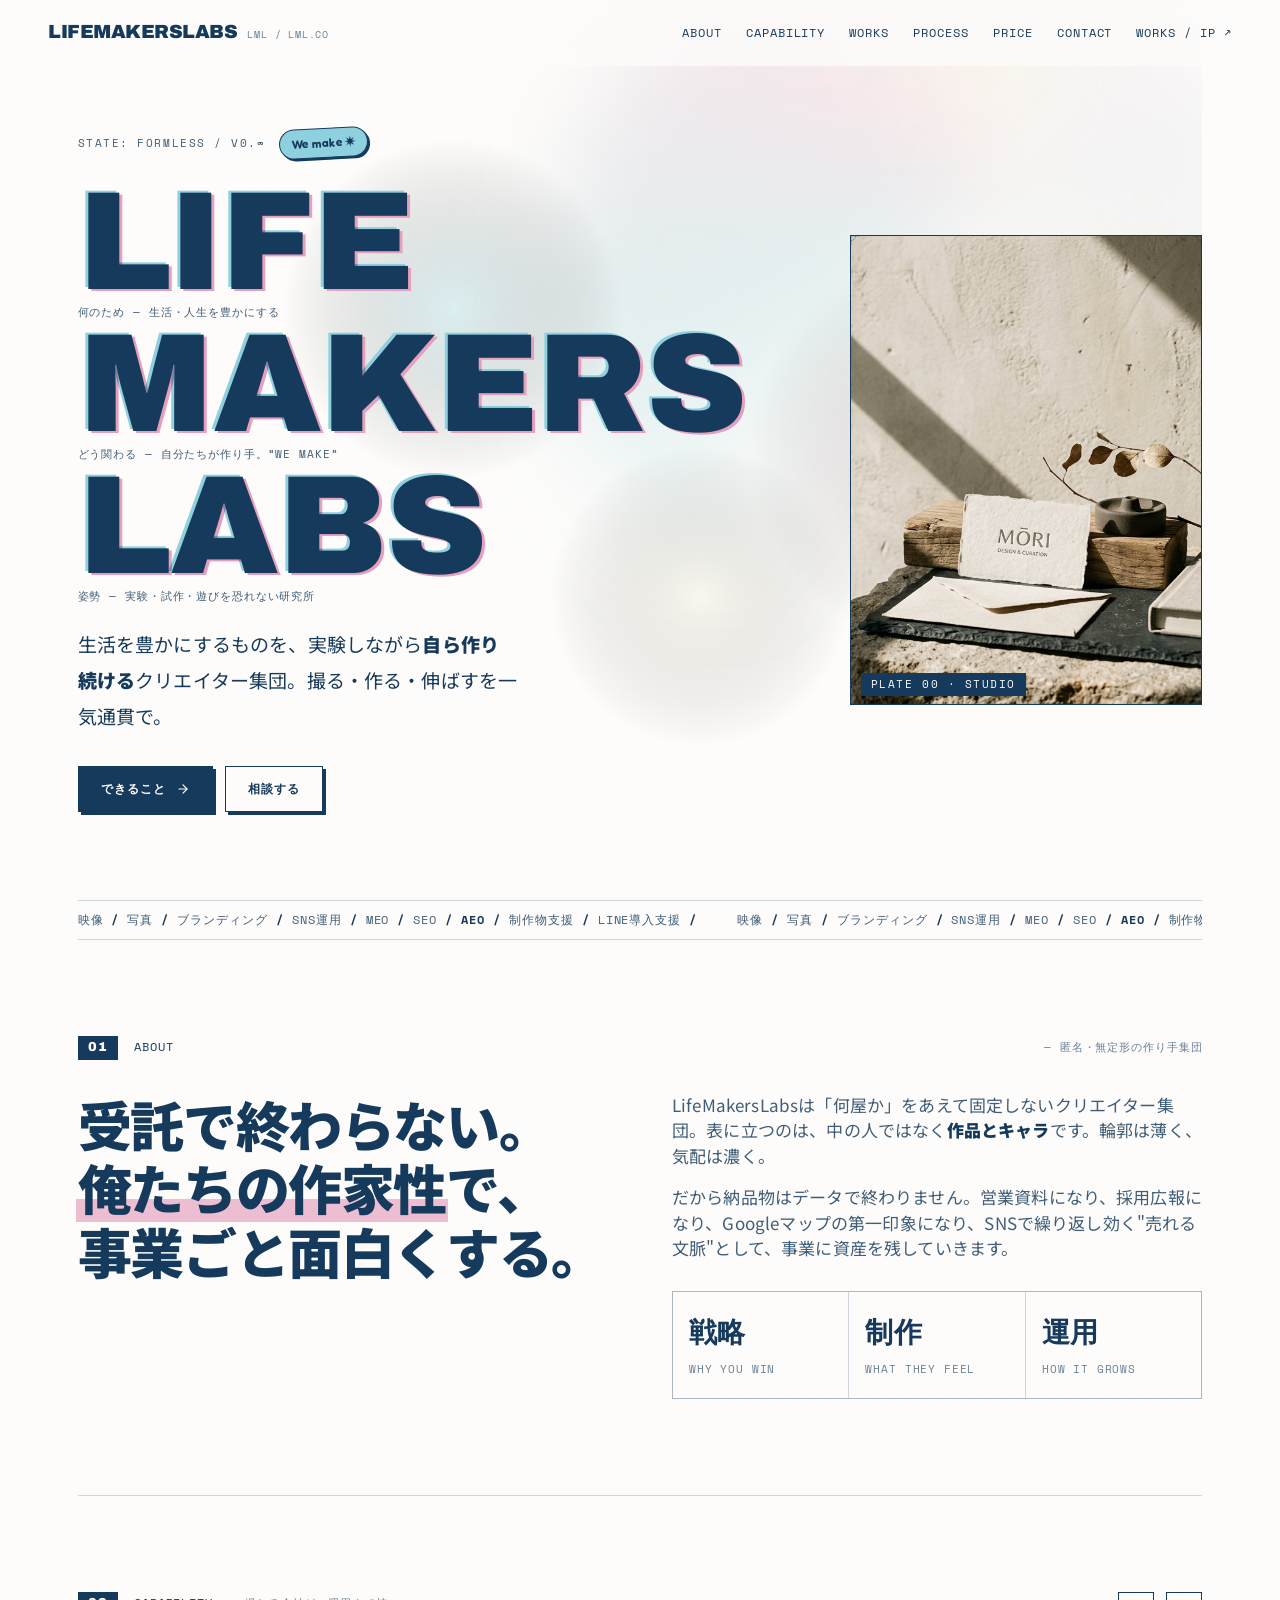
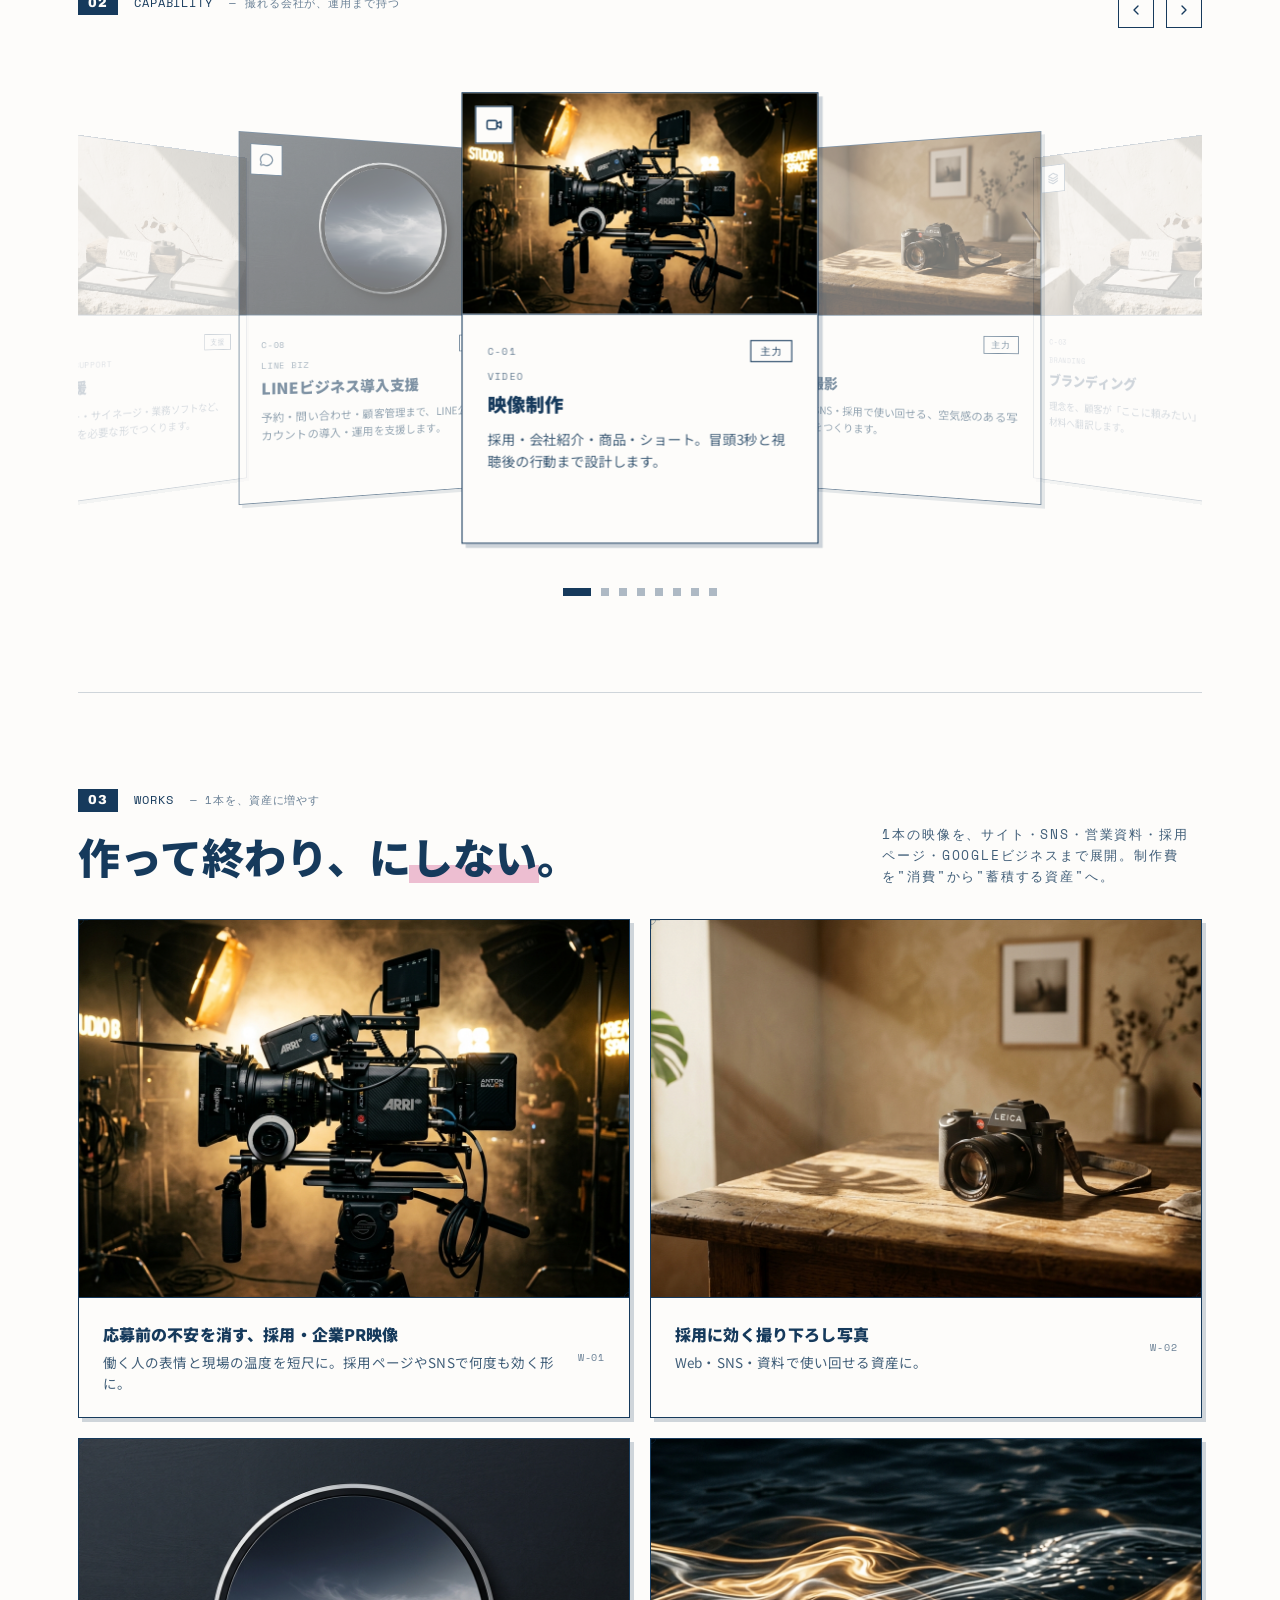
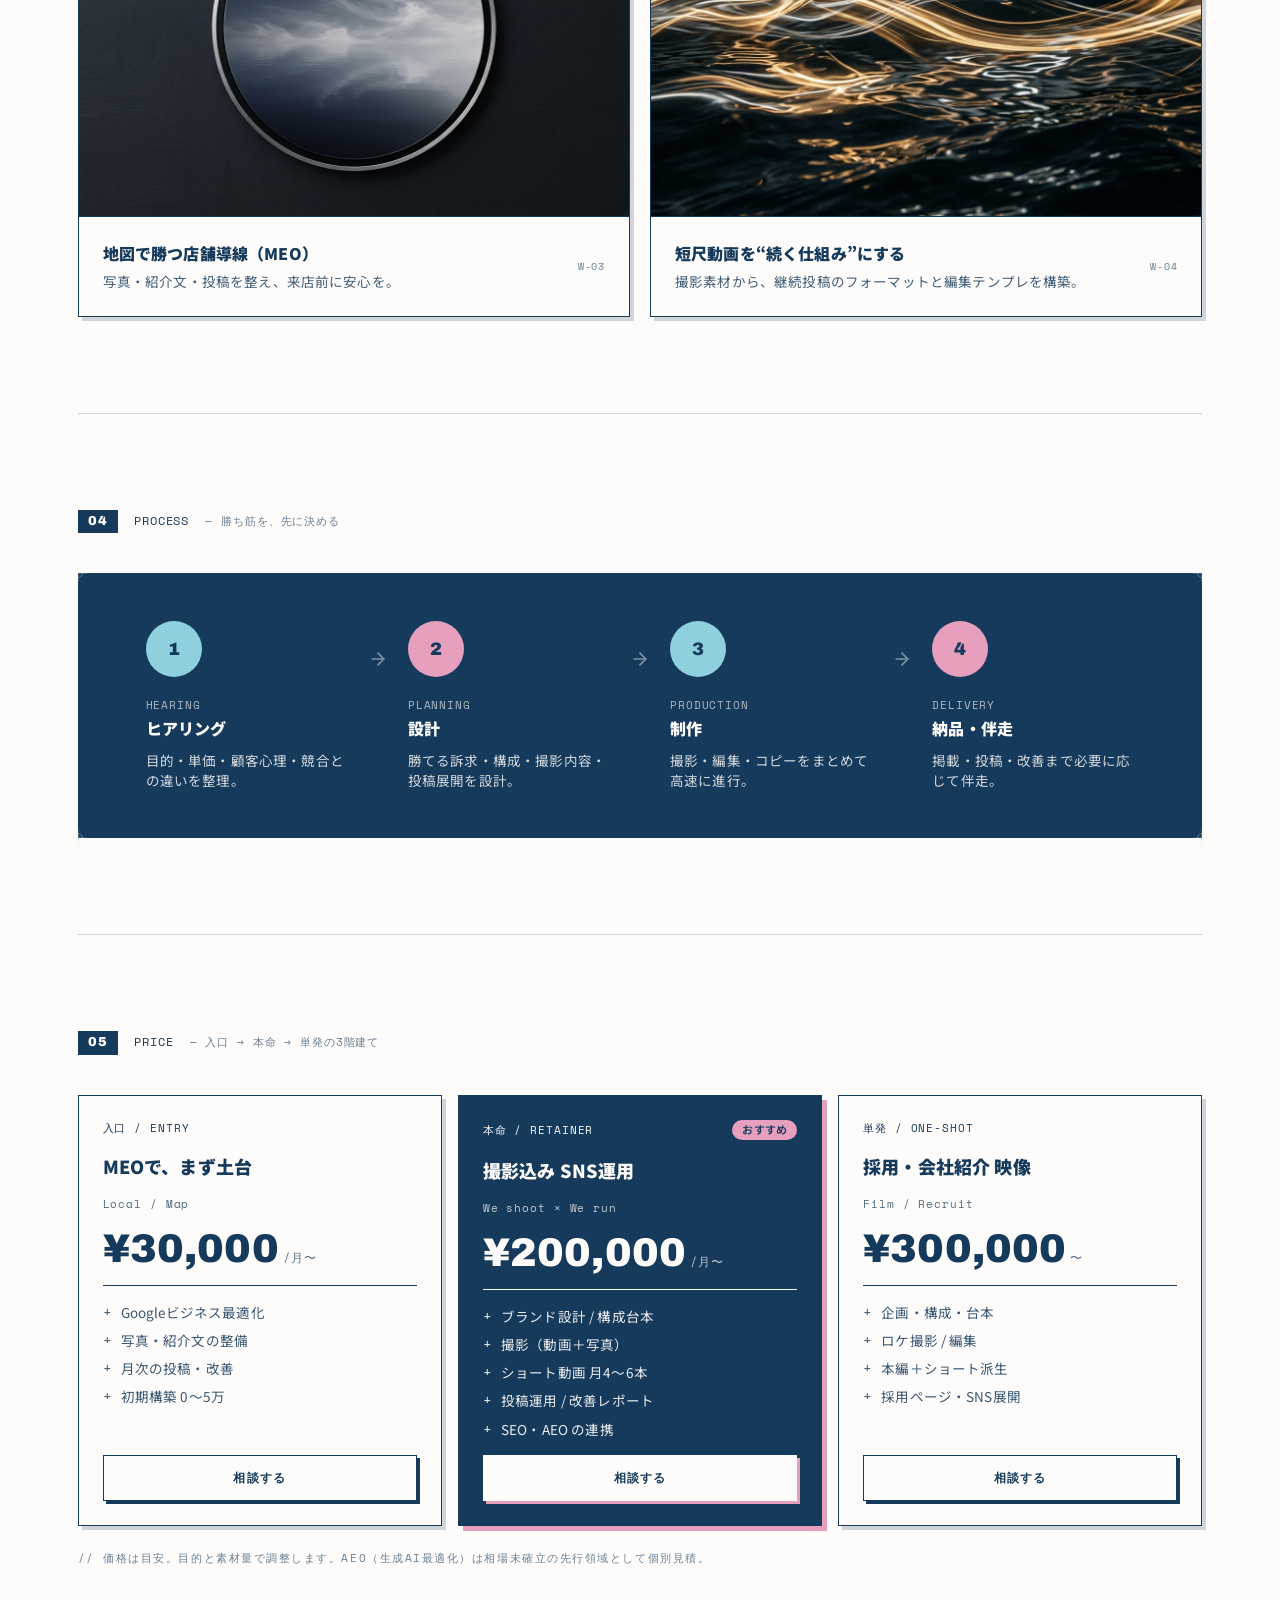
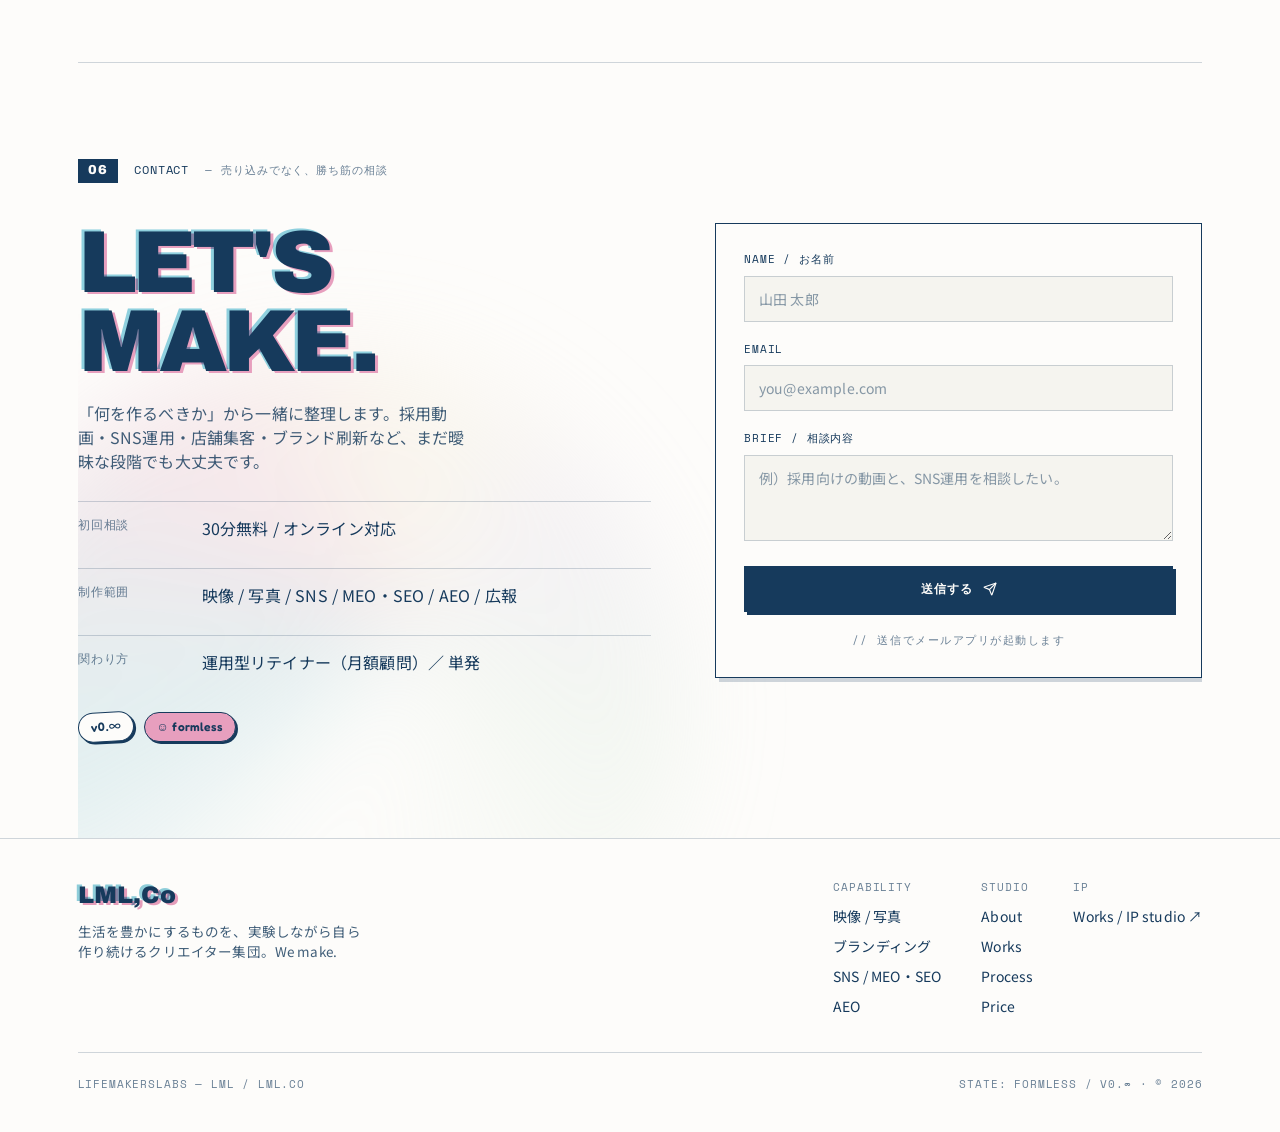
==== commit 08caa585: "Revert capability carousel hover-pause/height change The previous request to drop hover-pause and sh" ====
--- a/index.html
+++ b/index.html
@@ -6,7 +6,7 @@
     <meta name="description" content="LifeMakersLabs（LML / Lml.co）— 生活を豊かにするものを、実験しながら自ら作り続けるクリエイター集団。映像・写真・ブランディング・SNS・MEO・AEOの運用型リテイナー。" />
     <meta name="theme-color" content="#FDFCFA" />
     <title>LifeMakersLabs — We make. ／ 生活を、実験しながら、自ら作る。</title>
-    <script type="module" crossorigin src="/assets/index-D46WAEea.js"></script>
+    <script type="module" crossorigin src="/assets/index-CxGFeNcs.js"></script>
     <link rel="stylesheet" crossorigin href="/assets/index-BCrncab7.css">
   </head>
   <body>
